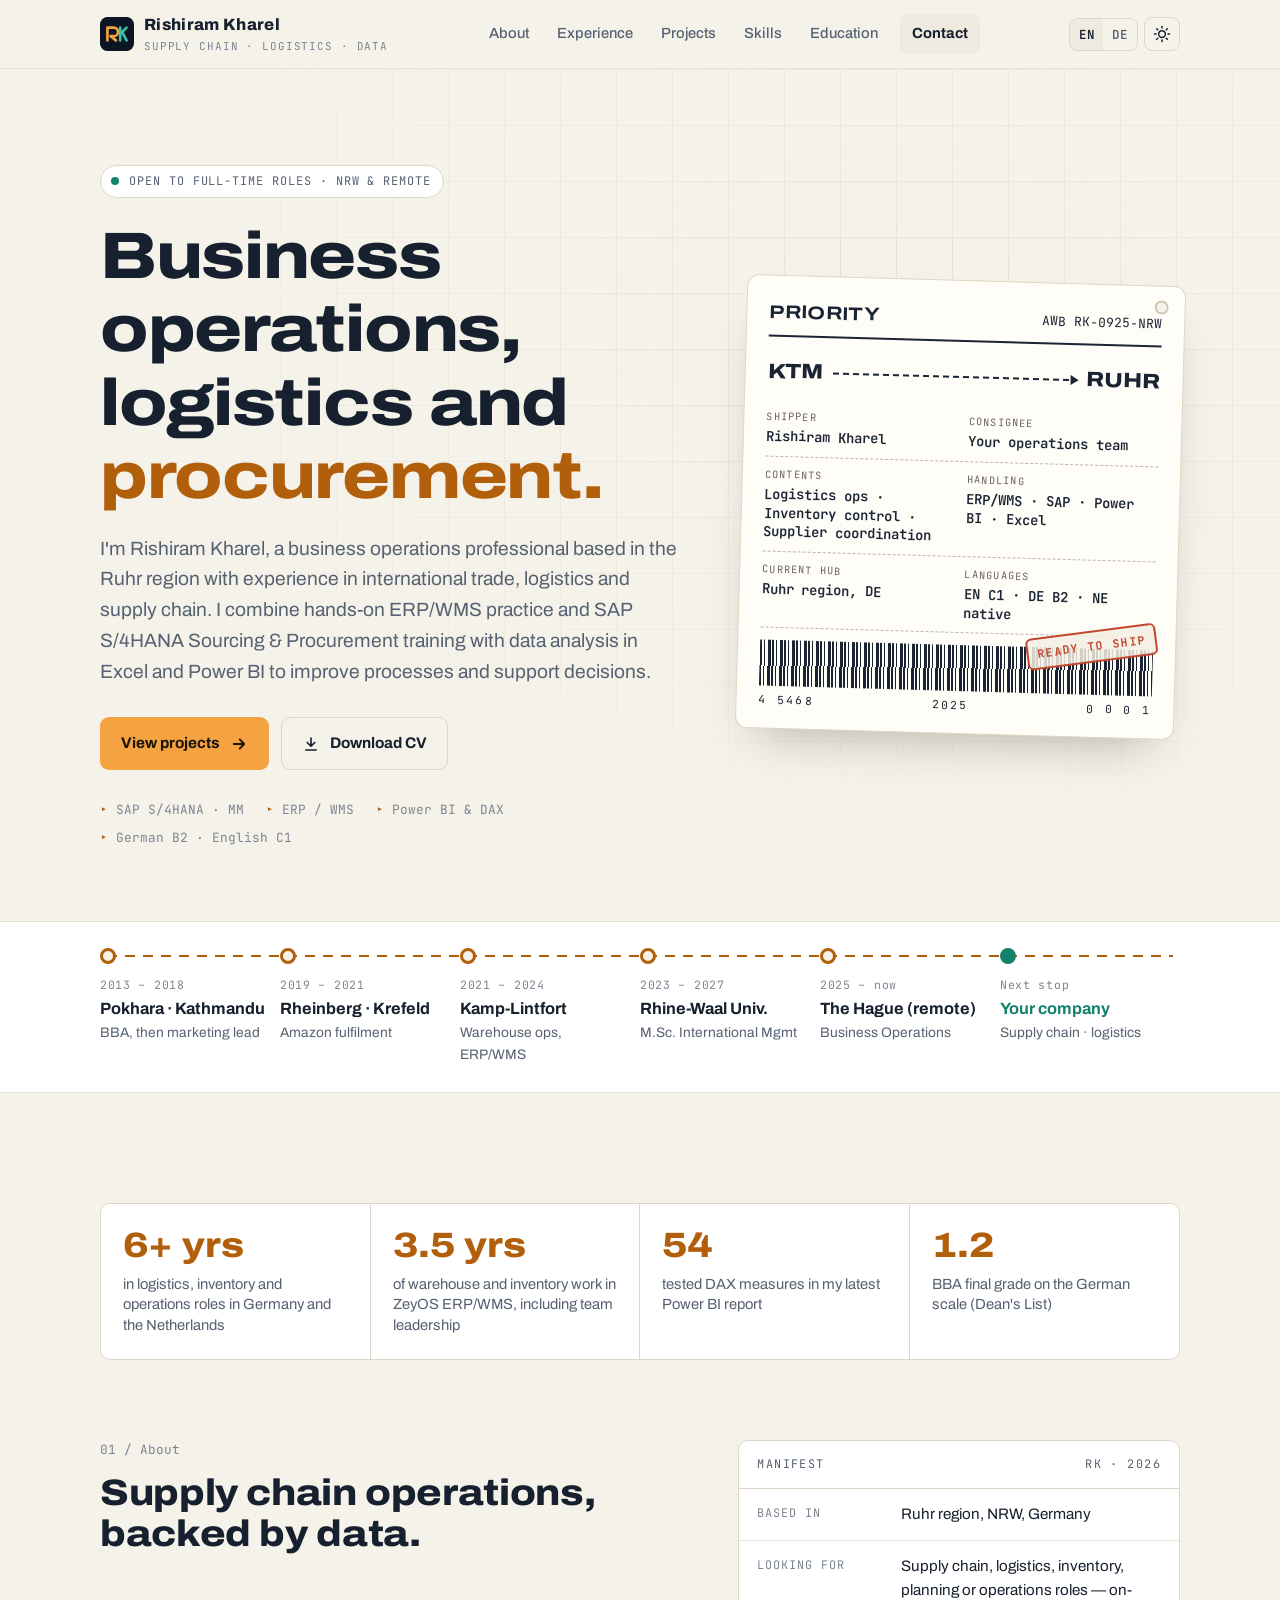
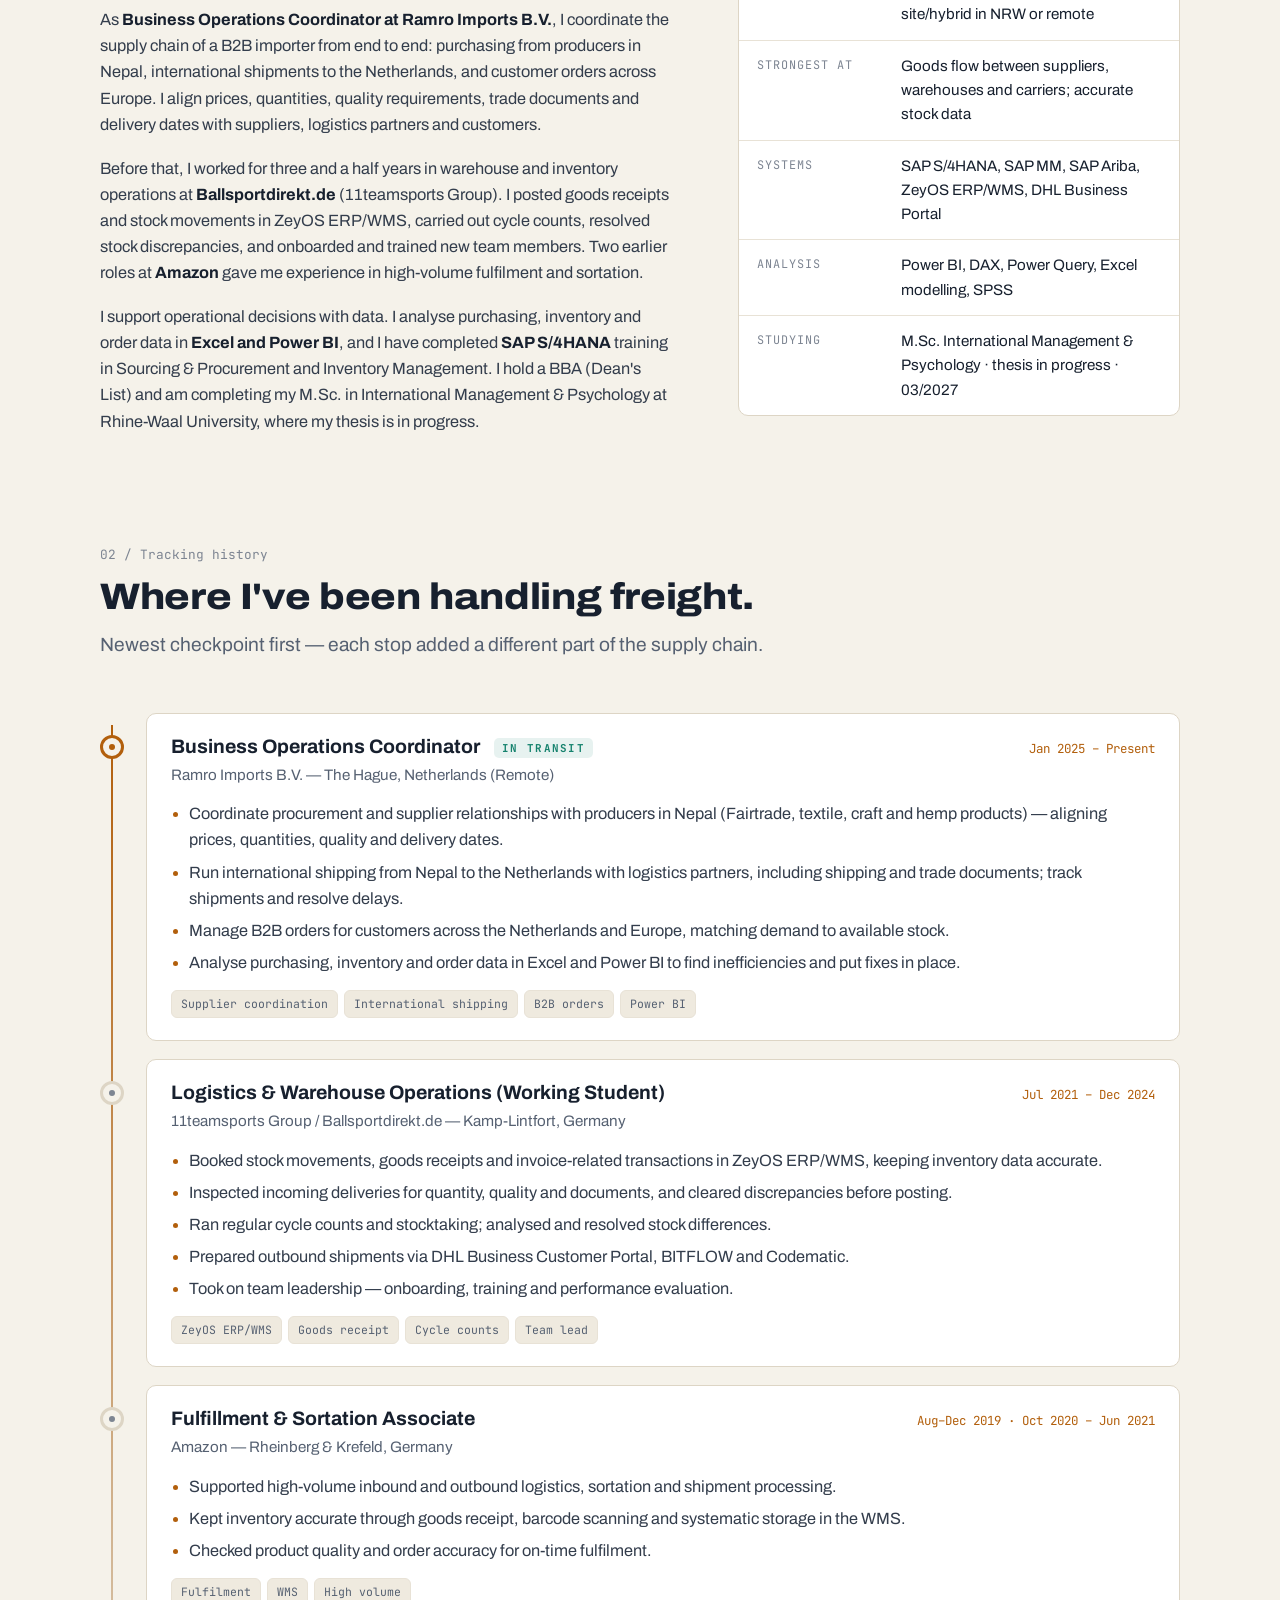
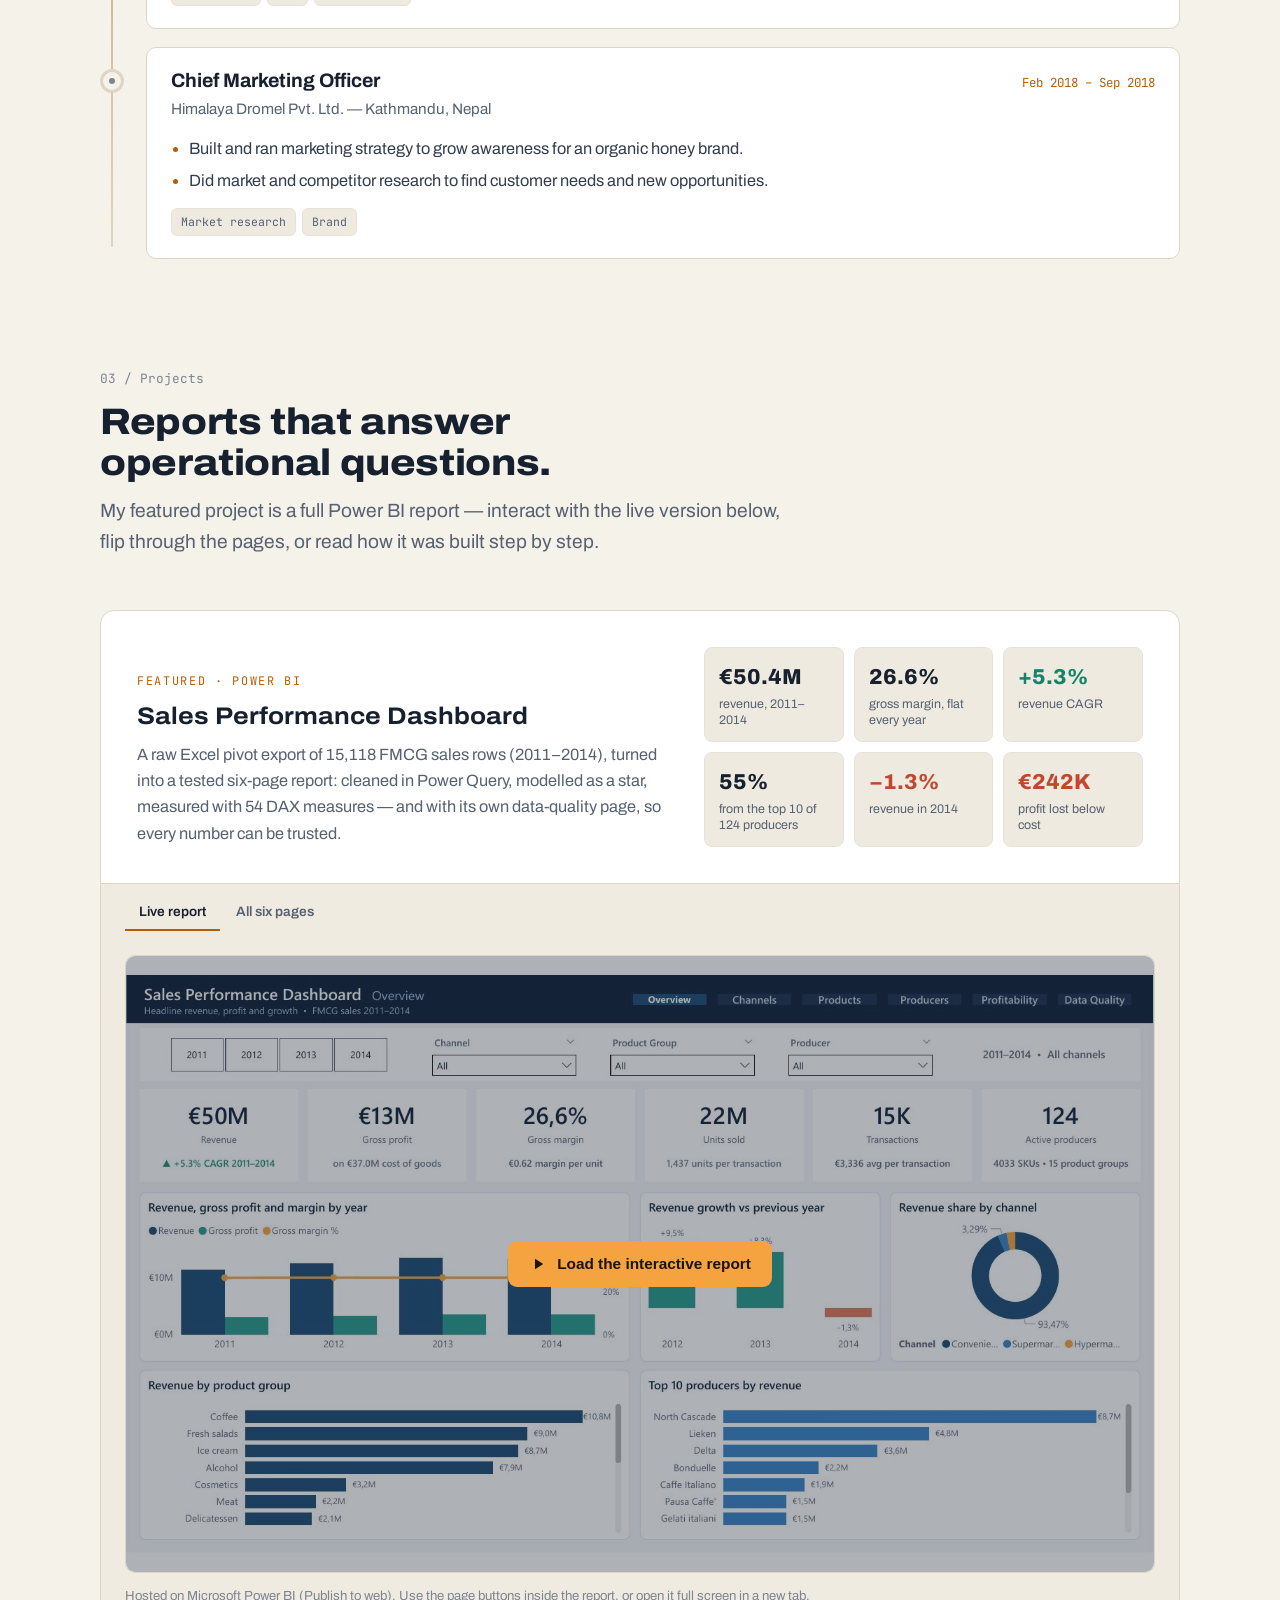
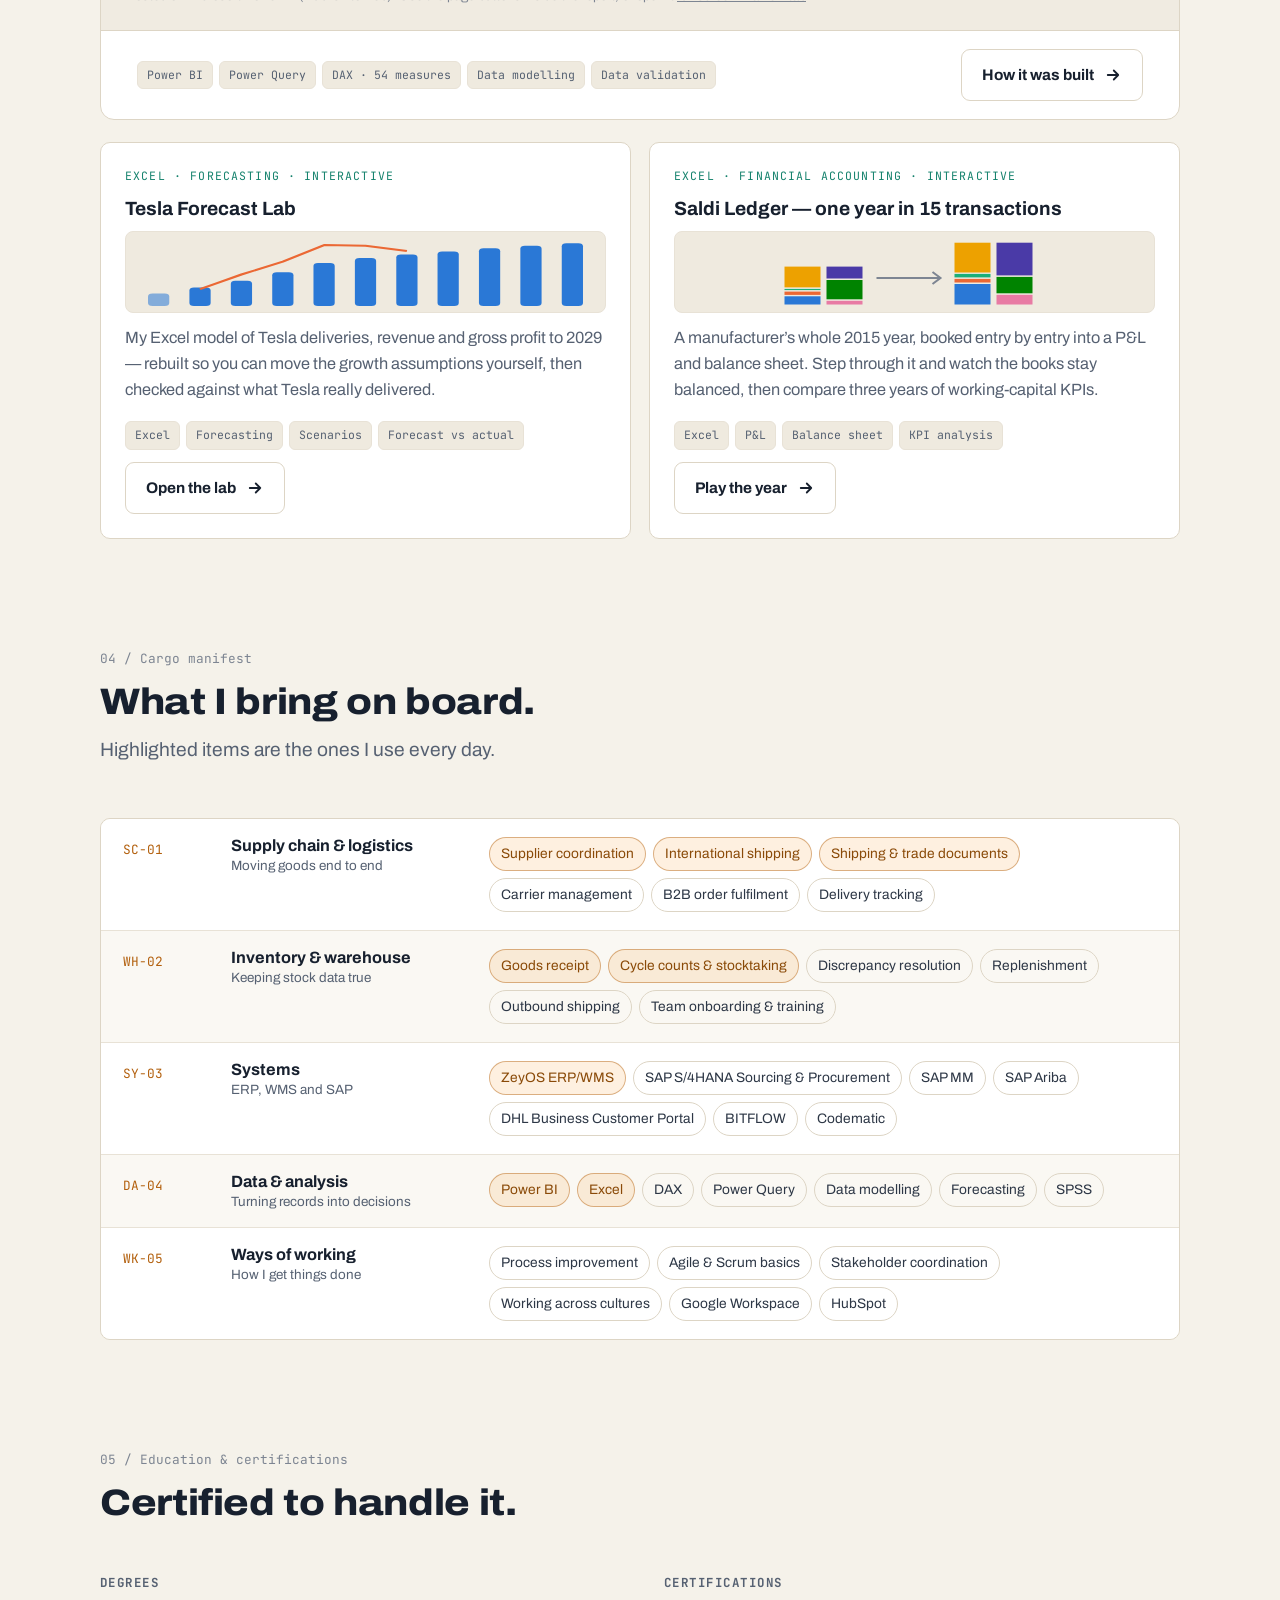
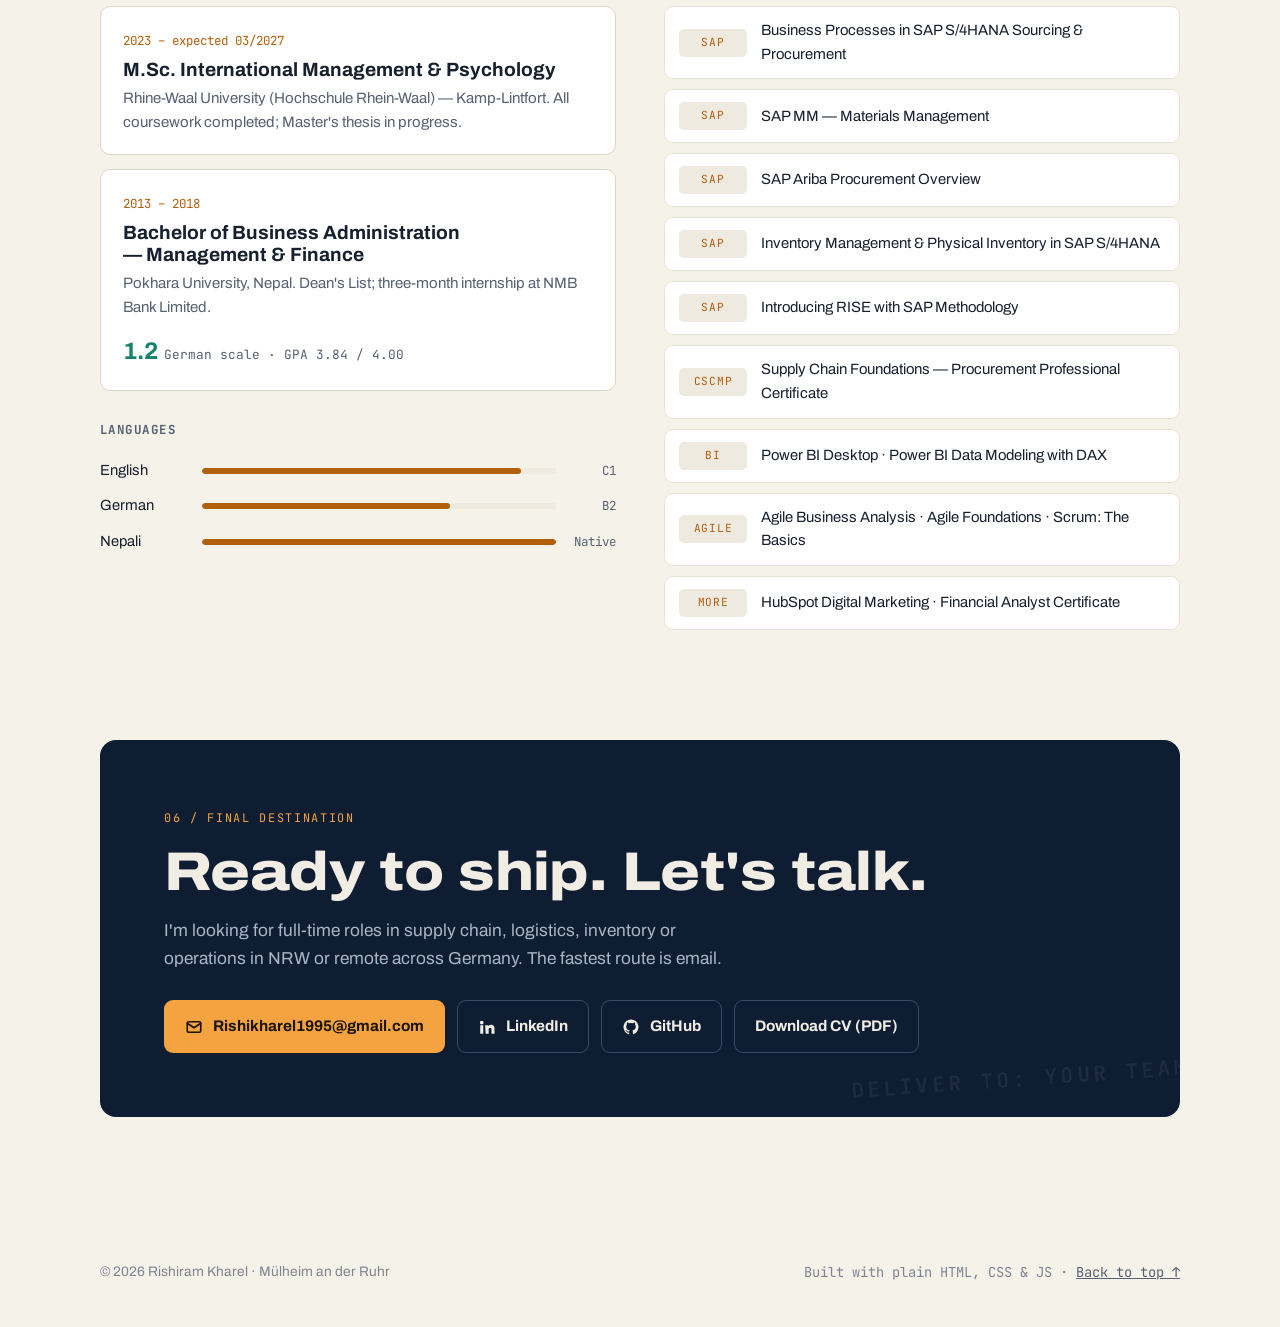
==== index.html @ a2b9498a "Show Ruhr region on the shipping label card" ====
<!doctype html>
<html lang="en" data-theme="dark" data-lang="en">
<head>
  <meta charset="utf-8">
  <meta name="viewport" content="width=device-width, initial-scale=1">
  <title data-en="Rishiram Kharel — Supply Chain & Logistics" data-de="Rishiram Kharel — Supply Chain & Logistik">Rishiram Kharel — Supply Chain & Logistics</title>
  <meta name="description" content="Rishiram Kharel — supply chain and logistics operations professional in NRW, Germany. Sourcing, shipping, inventory and ERP/WMS, with data analysis in Power BI.">
  <meta property="og:title" content="Rishiram Kharel — Supply Chain & Logistics">
  <meta property="og:description" content="From sourcing in Nepal to warehouse floors in Germany — with Power BI to show what is happening.">
  <meta property="og:image" content="https://kharelrishi.github.io/portfolio/sales-overview.jpg">
  <meta property="og:url" content="https://kharelrishi.github.io/portfolio/">
  <meta property="og:type" content="website">
  <meta name="twitter:card" content="summary_large_image">
  <meta name="theme-color" content="#0b1524">
  <link rel="icon" href="favicon.svg" type="image/svg+xml">
  <link rel="alternate" hreflang="en" href="?lang=en">
  <link rel="alternate" hreflang="de" href="?lang=de">
  <link rel="preconnect" href="https://fonts.googleapis.com">
  <link rel="preconnect" href="https://fonts.gstatic.com" crossorigin>
  <link href="https://fonts.googleapis.com/css2?family=Archivo:wdth,wght@100..125,400..800&family=JetBrains+Mono:wght@400;500;700&display=swap" rel="stylesheet">
  <link rel="stylesheet" href="style.css">
  <script>(function(){var d=document.documentElement,th,lg;d.classList.add('js');
try{th=localStorage.getItem('rk-theme');lg=localStorage.getItem('rk-lang');}catch(e){}
if(th!=='light'&&th!=='dark'){th=window.matchMedia&&matchMedia('(prefers-color-scheme: light)').matches?'light':'dark';}
var q=null;try{q=new URLSearchParams(location.search).get('lang');}catch(e){}
if(q==='de'||q==='en'){lg=q;}
if(lg!=='de'&&lg!=='en'){lg=(navigator.language||'').toLowerCase().indexOf('de')===0?'de':'en';}
d.setAttribute('data-theme',th);d.setAttribute('data-lang',lg);d.lang=lg;})();</script>
</head>
<body>

<header class="site-header">
  <nav class="wrap nav" aria-label="Main">
    <a class="brand" href="#top">
      <img src="favicon.svg" alt="" width="34" height="34">
      <span>Rishiram Kharel<small>SUPPLY CHAIN · LOGISTICS · DATA</small></span>
    </a>
    <ul class="nav-links" id="navLinks" data-open="false">
      <li><a href="#about"><span data-l="en">About</span><span data-l="de" lang="de">Über mich</span></a></li>
      <li><a href="#experience"><span data-l="en">Experience</span><span data-l="de" lang="de">Erfahrung</span></a></li>
      <li><a href="#projects"><span data-l="en">Projects</span><span data-l="de" lang="de">Projekte</span></a></li>
      <li><a href="#skills"><span data-l="en">Skills</span><span data-l="de" lang="de">Kompetenzen</span></a></li>
      <li><a href="#education"><span data-l="en">Education</span><span data-l="de" lang="de">Ausbildung</span></a></li>
      <li><a class="nav-cta" href="#contact"><span data-l="en">Contact</span><span data-l="de" lang="de">Kontakt</span></a></li>
    </ul>
    <div class="nav-right">
      <div class="controls">
        <div class="lang-switch" role="group" aria-label="Language / Sprache">
          <button type="button" data-set-lang="en" aria-pressed="true" title="English">EN</button>
          <button type="button" data-set-lang="de" aria-pressed="false" title="Deutsch">DE</button>
        </div>
        <button class="theme-toggle" type="button" id="themeToggle" aria-label="Toggle light and dark mode" title="Light / dark"><svg class="moon" viewBox="0 0 24 24" fill="none" stroke="currentColor" stroke-width="2" stroke-linecap="round" stroke-linejoin="round" aria-hidden="true"><path d="M21 12.8A9 9 0 1 1 11.2 3a7 7 0 0 0 9.8 9.8z"/></svg><svg class="sun" viewBox="0 0 24 24" fill="none" stroke="currentColor" stroke-width="2" stroke-linecap="round" stroke-linejoin="round" aria-hidden="true"><circle cx="12" cy="12" r="4.5"/><path d="M12 2v2M12 20v2M4.9 4.9l1.4 1.4M17.7 17.7l1.4 1.4M2 12h2M20 12h2M4.9 19.1l1.4-1.4M17.7 6.3l1.4-1.4"/></svg></button>
      </div>
      <button class="nav-toggle" id="navToggle" aria-expanded="false" aria-controls="navLinks"><span data-l="en">Menu</span><span data-l="de" lang="de">Menü</span></button>
    </div>
  </nav>
</header>

<main id="top">

  <!-- ============ HERO ============ -->
  <section class="hero" aria-labelledby="heroTitle">
    <div class="wrap hero-grid">
      <div>
        <span class="status-pill"><span class="dot"></span><span data-l="en">Open to full-time roles · NRW &amp; remote</span><span data-l="de" lang="de">Offen für Vollzeitstellen · NRW &amp; remote</span></span>
        <h1 id="heroTitle"><span data-l="en">Business operations, logistics and <em>procurement.</em></span><span data-l="de" lang="de">Business Operations, Logistik und <em>Einkauf.</em></span></h1>
        <p class="lead"><span data-l="en">I'm Rishiram Kharel, a business operations professional based in the Ruhr region with experience in international trade, logistics and supply chain. I combine hands-on ERP/WMS practice and SAP S/4HANA Sourcing &amp; Procurement training with data analysis in Excel and Power BI to improve processes and support decisions.</span><span data-l="de" lang="de">Ich bin Rishiram Kharel, Business-Operations-Spezialist aus dem Ruhrgebiet mit Erfahrung in internationalem Handel, Logistik und Supply Chain. Ich verbinde ERP/WMS-Praxis und Schulungen in SAP S/4HANA Sourcing &amp; Procurement mit Datenanalyse in Excel und Power BI, um Prozesse zu verbessern und Entscheidungen zu unterstützen.</span></p>
        <div class="hero-actions">
          <a class="btn btn-primary" href="#projects"><span data-l="en">View projects</span><span data-l="de" lang="de">Projekte ansehen</span><svg viewBox="0 0 24 24" fill="none" stroke="currentColor" stroke-width="2.4" stroke-linecap="round" stroke-linejoin="round" aria-hidden="true"><path d="M5 12h14M13 6l6 6-6 6"/></svg></a>
          <a class="btn btn-ghost" data-l="en" href="Rishiram_Kharel_CV.pdf" download><svg viewBox="0 0 24 24" fill="none" stroke="currentColor" stroke-width="2.2" stroke-linecap="round" stroke-linejoin="round" aria-hidden="true"><path d="M12 4v11M7 10l5 5 5-5M5 20h14"/></svg>Download CV</a><a class="btn btn-ghost" data-l="de" href="Rishiram_Kharel_Lebenslauf.pdf" download><svg viewBox="0 0 24 24" fill="none" stroke="currentColor" stroke-width="2.2" stroke-linecap="round" stroke-linejoin="round" aria-hidden="true"><path d="M12 4v11M7 10l5 5 5-5M5 20h14"/></svg>Lebenslauf (PDF)</a>
        </div>
        <div class="hero-meta">
          <span>SAP S/4HANA · MM</span>
          <span>ERP / WMS</span>
          <span>Power BI &amp; DAX</span>
          <span><span data-l="en">German B2 · English C1</span><span data-l="de" lang="de">Deutsch B2 · Englisch C1</span></span>
        </div>
      </div>

      <aside class="label-card" aria-label="Profile summary styled as a shipping label">
        <div class="label-head">
          <strong><span data-l="en">PRIORITY</span><span data-l="de" lang="de">PRIORITÄT</span></strong>
          <span>AWB RK-0925-NRW</span>
        </div>
        <div class="label-route" aria-label="Kathmandu → Ruhr region">
          <span>KTM</span><span class="arrow"></span><span>RUHR</span>
        </div>
        <div class="label-row">
          <div><span class="label-k"><span data-l="en">Shipper</span><span data-l="de" lang="de">Absender</span></span><span class="label-v">Rishiram Kharel</span></div>
          <div><span class="label-k"><span data-l="en">Consignee</span><span data-l="de" lang="de">Empfänger</span></span><span class="label-v"><span data-l="en">Your operations team</span><span data-l="de" lang="de">Ihr Operations-Team</span></span></div>
        </div>
        <div class="label-row">
          <div><span class="label-k"><span data-l="en">Contents</span><span data-l="de" lang="de">Inhalt</span></span><span class="label-v"><span data-l="en">Logistics ops · Inventory control · Supplier coordination</span><span data-l="de" lang="de">Logistik · Bestandsführung · Lieferantenkoordination</span></span></div>
          <div><span class="label-k"><span data-l="en">Handling</span><span data-l="de" lang="de">Handhabung</span></span><span class="label-v">ERP/WMS · SAP · Power BI · Excel</span></div>
        </div>
        <div class="label-row">
          <div><span class="label-k"><span data-l="en">Current hub</span><span data-l="de" lang="de">Aktueller Standort</span></span><span class="label-v"><span data-l="en">Ruhr region, DE</span><span data-l="de" lang="de">Ruhrgebiet, DE</span></span></div>
          <div><span class="label-k"><span data-l="en">Languages</span><span data-l="de" lang="de">Sprachen</span></span><span class="label-v"><span data-l="en">EN C1 · DE B2 · NE native</span><span data-l="de" lang="de">EN C1 · DE B2 · NE Muttersprache</span></span></div>
        </div>
        <div class="barcode" aria-hidden="true"></div>
        <div class="barcode-num" aria-hidden="true"><span>4 5468</span><span>2025</span><span>0 0 0 1</span></div>
        <span class="stamp"><span data-l="en">READY TO SHIP</span><span data-l="de" lang="de">VERSANDBEREIT</span></span>
      </aside>
    </div>
  </section>

  <!-- ============ ROUTE ============ -->
  <div class="route" aria-label="Career route">
    <div class="wrap route-inner">
      <div class="route-track">
        <div class="stop"><div class="pin"></div><span class="when">2013 – 2018</span><span class="where">Pokhara · Kathmandu</span><span class="what"><span data-l="en">BBA, then marketing lead</span><span data-l="de" lang="de">BBA, dann Marketingleitung</span></span></div>
        <div class="stop"><div class="pin"></div><span class="when">2019 – 2021</span><span class="where">Rheinberg · Krefeld</span><span class="what"><span data-l="en">Amazon fulfilment</span><span data-l="de" lang="de">Amazon Fulfillment</span></span></div>
        <div class="stop"><div class="pin"></div><span class="when">2021 – 2024</span><span class="where">Kamp-Lintfort</span><span class="what"><span data-l="en">Warehouse ops, ERP/WMS</span><span data-l="de" lang="de">Lagerlogistik, ERP/WMS</span></span></div>
        <div class="stop"><div class="pin"></div><span class="when">2023 – 2027</span><span class="where"><span data-l="en">Rhine-Waal Univ.</span><span data-l="de" lang="de">Hochschule Rhein-Waal</span></span><span class="what"><span data-l="en">M.Sc. International Mgmt</span><span data-l="de" lang="de">M.Sc. International Management</span></span></div>
        <div class="stop"><div class="pin"></div><span class="when"><span data-l="en">2025 – now</span><span data-l="de" lang="de">2025 – heute</span></span><span class="where"><span data-l="en">The Hague (remote)</span><span data-l="de" lang="de">Den Haag (remote)</span></span><span class="what">Business Operations</span></div>
        <div class="stop next"><div class="pin"></div><span class="when"><span data-l="en">Next stop</span><span data-l="de" lang="de">Nächster Halt</span></span><span class="where"><span data-l="en">Your company</span><span data-l="de" lang="de">Ihr Unternehmen</span></span><span class="what"><span data-l="en">Supply chain · logistics</span><span data-l="de" lang="de">Supply Chain · Logistik</span></span></div>
      </div>
    </div>
  </div>

  <!-- ============ ABOUT ============ -->
  <section id="about" aria-labelledby="aboutTitle">
    <div class="wrap">
      <div class="stats reveal">
        <div class="stat"><b><span data-l="en">6+ yrs</span><span data-l="de" lang="de">6+ J.</span></b><span><span data-l="en">in logistics, inventory and operations roles in Germany and the Netherlands</span><span data-l="de" lang="de">in Logistik, Bestandsführung und Operations in Deutschland und den Niederlanden</span></span></div>
        <div class="stat"><b><span data-l="en">3.5 yrs</span><span data-l="de" lang="de">3,5 J.</span></b><span><span data-l="en">of warehouse and inventory work in ZeyOS ERP/WMS, including team leadership</span><span data-l="de" lang="de">Lager- und Bestandsführung im ZeyOS ERP/WMS, inklusive Teamführung</span></span></div>
        <div class="stat"><b>54</b><span><span data-l="en">tested DAX measures in my latest Power BI report</span><span data-l="de" lang="de">geprüfte DAX-Measures in meinem aktuellen Power-BI-Bericht</span></span></div>
        <div class="stat"><b><span data-l="en">1.2</span><span data-l="de" lang="de">1,2</span></b><span><span data-l="en">BBA final grade on the German scale (Dean's List)</span><span data-l="de" lang="de">BBA-Abschlussnote nach deutscher Skala (Dean's List)</span></span></div>
      </div>

      <div class="about-grid" style="margin-top: clamp(48px, 7vw, 80px);">
        <div class="about-text reveal">
          <div class="section-head">
            <span class="num">01 / <span data-l="en">About</span><span data-l="de" lang="de">Über mich</span></span>
            <h2 id="aboutTitle"><span data-l="en">Supply chain operations, backed by data.</span><span data-l="de" lang="de">Supply-Chain-Praxis, gestützt auf Daten.</span></h2>
          </div>
          <p><span data-l="en">As <strong>Business Operations Coordinator at Ramro Imports B.V.</strong>, I coordinate the supply chain of a B2B importer from end to end: purchasing from producers in Nepal, international shipments to the Netherlands, and customer orders across Europe. I align prices, quantities, quality requirements, trade documents and delivery dates with suppliers, logistics partners and customers.</span><span data-l="de" lang="de">Als <strong>Business Operations Coordinator bei Ramro Imports B.V.</strong> koordiniere ich die Lieferkette eines B2B-Importeurs von Anfang bis Ende: den Einkauf bei Produzenten in Nepal, internationale Sendungen in die Niederlande und Kundenaufträge in ganz Europa. Preise, Mengen, Qualitätsanforderungen, Handelsdokumente und Liefertermine stimme ich mit Lieferanten, Logistikpartnern und Kunden ab.</span></p>
          <p><span data-l="en">Before that, I worked for three and a half years in warehouse and inventory operations at <strong>Ballsportdirekt.de</strong> (11teamsports Group). I posted goods receipts and stock movements in ZeyOS ERP/WMS, carried out cycle counts, resolved stock discrepancies, and onboarded and trained new team members. Two earlier roles at <strong>Amazon</strong> gave me experience in high-volume fulfilment and sortation.</span><span data-l="de" lang="de">Zuvor war ich dreieinhalb Jahre in der Lager- und Bestandsführung bei <strong>Ballsportdirekt.de</strong> (11teamsports Group) tätig. Dort habe ich Wareneingänge und Warenbewegungen im ZeyOS ERP/WMS gebucht, Inventuren durchgeführt, Bestandsdifferenzen geklärt sowie neue Kolleginnen und Kollegen eingearbeitet und geschult. Zwei frühere Stationen bei <strong>Amazon</strong> haben mir Erfahrung in Fulfillment und Sortierung mit hohen Volumina vermittelt.</span></p>
          <p><span data-l="en">I support operational decisions with data. I analyse purchasing, inventory and order data in <strong>Excel and Power BI</strong>, and I have completed <strong>SAP S/4HANA</strong> training in Sourcing &amp; Procurement and Inventory Management. I hold a BBA (Dean's List) and am completing my M.Sc. in International Management &amp; Psychology at Rhine-Waal University, where my thesis is in progress.</span><span data-l="de" lang="de">Operative Entscheidungen stütze ich auf Daten. Einkaufs-, Bestands- und Auftragsdaten werte ich in <strong>Excel und Power BI</strong> aus; in <strong>SAP S/4HANA</strong> habe ich Schulungen in Sourcing &amp; Procurement und Inventory Management abgeschlossen. Ich habe einen BBA (Dean's List) und schließe derzeit meinen M.Sc. in International Management &amp; Psychology an der Hochschule Rhein-Waal ab; die Masterarbeit ist in Bearbeitung.</span></p>
        </div>

        <aside class="manifest reveal" aria-label="Quick facts">
          <div class="manifest-title"><span><span data-l="en">Manifest</span><span data-l="de" lang="de">Frachtliste</span></span><span>RK · 2026</span></div>
          <dl>
            <div class="row"><dt><span data-l="en">Based in</span><span data-l="de" lang="de">Wohnort</span></dt><dd><span data-l="en">Ruhr region, NRW, Germany</span><span data-l="de" lang="de">Ruhrgebiet, NRW, Deutschland</span></dd></div>
            <div class="row"><dt><span data-l="en">Looking for</span><span data-l="de" lang="de">Ich suche</span></dt><dd><span data-l="en">Supply chain, logistics, inventory, planning or operations roles — on-site/hybrid in NRW or remote</span><span data-l="de" lang="de">Stellen in Supply Chain, Logistik, Bestandsmanagement, Disposition oder Operations — vor Ort/hybrid in NRW oder remote</span></dd></div>
            <div class="row"><dt><span data-l="en">Strongest at</span><span data-l="de" lang="de">Stärken</span></dt><dd><span data-l="en">Goods flow between suppliers, warehouses and carriers; accurate stock data</span><span data-l="de" lang="de">Warenfluss zwischen Lieferanten, Lagern und Spediteuren; saubere Bestandsdaten</span></dd></div>
            <div class="row"><dt><span data-l="en">Systems</span><span data-l="de" lang="de">Systeme</span></dt><dd>SAP S/4HANA, SAP MM, SAP Ariba, ZeyOS ERP/WMS, DHL Business Portal</dd></div>
            <div class="row"><dt><span data-l="en">Analysis</span><span data-l="de" lang="de">Analyse</span></dt><dd><span data-l="en">Power BI, DAX, Power Query, Excel modelling, SPSS</span><span data-l="de" lang="de">Power BI, DAX, Power Query, Excel-Modellierung, SPSS</span></dd></div>
            <div class="row"><dt><span data-l="en">Studying</span><span data-l="de" lang="de">Studium</span></dt><dd><span data-l="en">M.Sc. International Management &amp; Psychology · thesis in progress · 03/2027</span><span data-l="de" lang="de">M.Sc. International Management &amp; Psychology · Masterarbeit in Bearbeitung · 03/2027</span></dd></div>
          </dl>
        </aside>
      </div>
    </div>
  </section>

  <!-- ============ EXPERIENCE ============ -->
  <section id="experience" aria-labelledby="expTitle" style="padding-top: 0;">
    <div class="wrap">
      <div class="section-head reveal">
        <span class="num">02 / <span data-l="en">Tracking history</span><span data-l="de" lang="de">Sendungsverlauf</span></span>
        <h2 id="expTitle"><span data-l="en">Where I've been handling freight.</span><span data-l="de" lang="de">Wo ich bisher Fracht bewegt habe.</span></h2>
        <p class="lead"><span data-l="en">Newest checkpoint first — each stop added a different part of the supply chain.</span><span data-l="de" lang="de">Neuester Halt zuerst — jede Station hat einen anderen Teil der Lieferkette ergänzt.</span></p>
      </div>

      <div class="tracking">

        <article class="checkpoint reveal">
          <span class="node" aria-hidden="true"></span>
          <div class="cp-card">
            <div class="cp-top">
              <h3><span data-l="en">Business Operations Coordinator</span><span data-l="de" lang="de">Business Operations Coordinator</span> <span class="cp-status"><span data-l="en">In transit</span><span data-l="de" lang="de">Unterwegs</span></span></h3>
              <span class="cp-when"><span data-l="en">Jan 2025 – Present</span><span data-l="de" lang="de">Jan. 2025 – heute</span></span>
            </div>
            <p class="cp-org"><span data-l="en">Ramro Imports B.V. — The Hague, Netherlands (Remote)</span><span data-l="de" lang="de">Ramro Imports B.V. — Den Haag, Niederlande (Remote)</span></p>
            <ul>
              <li><span data-l="en">Coordinate procurement and supplier relationships with producers in Nepal (Fairtrade, textile, craft and hemp products) — aligning prices, quantities, quality and delivery dates.</span><span data-l="de" lang="de">Koordination von Beschaffung und Lieferantenbeziehungen mit Produzenten in Nepal (Fairtrade-, Textil-, Handwerks- und Hanfprodukte) — Abstimmung von Preisen, Mengen, Qualität und Lieferterminen.</span></li><li><span data-l="en">Run international shipping from Nepal to the Netherlands with logistics partners, including shipping and trade documents; track shipments and resolve delays.</span><span data-l="de" lang="de">Steuerung des internationalen Versands Nepal → Niederlande mit Logistikpartnern inklusive Versand- und Handelsdokumenten; Sendungsverfolgung und Lösung von Verzögerungen.</span></li><li><span data-l="en">Manage B2B orders for customers across the Netherlands and Europe, matching demand to available stock.</span><span data-l="de" lang="de">Abwicklung von B2B-Aufträgen für Kunden in den Niederlanden und Europa — Abgleich von Bedarf und verfügbarem Bestand.</span></li><li><span data-l="en">Analyse purchasing, inventory and order data in Excel and Power BI to find inefficiencies and put fixes in place.</span><span data-l="de" lang="de">Analyse von Einkaufs-, Bestands- und Auftragsdaten in Excel und Power BI, um Ineffizienzen zu finden und Verbesserungen umzusetzen.</span></li>
            </ul>
            <div class="tags"><span class="tag"><span data-l="en">Supplier coordination</span><span data-l="de" lang="de">Lieferantenkoordination</span></span><span class="tag"><span data-l="en">International shipping</span><span data-l="de" lang="de">Internationaler Versand</span></span><span class="tag"><span data-l="en">B2B orders</span><span data-l="de" lang="de">B2B-Aufträge</span></span><span class="tag">Power BI</span></div>
          </div>
        </article>

        <article class="checkpoint past reveal">
          <span class="node" aria-hidden="true"></span>
          <div class="cp-card">
            <div class="cp-top">
              <h3><span data-l="en">Logistics &amp; Warehouse Operations (Working Student)</span><span data-l="de" lang="de">Logistics &amp; Warehouse Operations (Werkstudent)</span></h3>
              <span class="cp-when"><span data-l="en">Jul 2021 – Dec 2024</span><span data-l="de" lang="de">Juli 2021 – Dez. 2024</span></span>
            </div>
            <p class="cp-org"><span data-l="en">11teamsports Group / Ballsportdirekt.de — Kamp-Lintfort, Germany</span><span data-l="de" lang="de">11teamsports Group / Ballsportdirekt.de — Kamp-Lintfort, Deutschland</span></p>
            <ul>
              <li><span data-l="en">Booked stock movements, goods receipts and invoice-related transactions in ZeyOS ERP/WMS, keeping inventory data accurate.</span><span data-l="de" lang="de">Buchung von Warenbewegungen, Wareneingängen und rechnungsbezogenen Transaktionen im ZeyOS ERP/WMS; Pflege korrekter Bestandsdaten.</span></li><li><span data-l="en">Inspected incoming deliveries for quantity, quality and documents, and cleared discrepancies before posting.</span><span data-l="de" lang="de">Prüfung eingehender Lieferungen auf Menge, Qualität und Dokumente; Klärung von Abweichungen vor der Buchung.</span></li><li><span data-l="en">Ran regular cycle counts and stocktaking; analysed and resolved stock differences.</span><span data-l="de" lang="de">Regelmäßige Zykluszählungen und Inventuren; Analyse und Klärung von Bestandsdifferenzen.</span></li><li><span data-l="en">Prepared outbound shipments via DHL Business Customer Portal, BITFLOW and Codematic.</span><span data-l="de" lang="de">Versandvorbereitung über das DHL-Geschäftskundenportal, BITFLOW und Codematic.</span></li><li><span data-l="en">Took on team leadership — onboarding, training and performance evaluation.</span><span data-l="de" lang="de">Führungsverantwortung im Team — Einarbeitung, Schulung und Leistungsbeurteilung.</span></li>
            </ul>
            <div class="tags"><span class="tag">ZeyOS ERP/WMS</span><span class="tag"><span data-l="en">Goods receipt</span><span data-l="de" lang="de">Wareneingang</span></span><span class="tag"><span data-l="en">Cycle counts</span><span data-l="de" lang="de">Inventur</span></span><span class="tag"><span data-l="en">Team lead</span><span data-l="de" lang="de">Teamführung</span></span></div>
          </div>
        </article>

        <article class="checkpoint past reveal">
          <span class="node" aria-hidden="true"></span>
          <div class="cp-card">
            <div class="cp-top">
              <h3><span data-l="en">Fulfillment &amp; Sortation Associate</span><span data-l="de" lang="de">Fulfillment &amp; Sortation Associate</span></h3>
              <span class="cp-when"><span data-l="en">Aug–Dec 2019 · Oct 2020 – Jun 2021</span><span data-l="de" lang="de">Aug.–Dez. 2019 · Okt. 2020 – Juni 2021</span></span>
            </div>
            <p class="cp-org"><span data-l="en">Amazon — Rheinberg &amp; Krefeld, Germany</span><span data-l="de" lang="de">Amazon — Rheinberg &amp; Krefeld, Deutschland</span></p>
            <ul>
              <li><span data-l="en">Supported high-volume inbound and outbound logistics, sortation and shipment processing.</span><span data-l="de" lang="de">Unterstützung hochvolumiger Ein- und Ausgangslogistik, Sortierung und Versandabwicklung.</span></li><li><span data-l="en">Kept inventory accurate through goods receipt, barcode scanning and systematic storage in the WMS.</span><span data-l="de" lang="de">Sicherstellung der Bestandsgenauigkeit durch Wareneingang, Barcode-Scanning und systematische Einlagerung im WMS.</span></li><li><span data-l="en">Checked product quality and order accuracy for on-time fulfilment.</span><span data-l="de" lang="de">Prüfung von Produktqualität und Auftragsgenauigkeit für eine termingerechte Abwicklung.</span></li>
            </ul>
            <div class="tags"><span class="tag">Fulfilment</span><span class="tag">WMS</span><span class="tag"><span data-l="en">High volume</span><span data-l="de" lang="de">Hohe Volumina</span></span></div>
          </div>
        </article>

        <article class="checkpoint past reveal">
          <span class="node" aria-hidden="true"></span>
          <div class="cp-card">
            <div class="cp-top">
              <h3><span data-l="en">Chief Marketing Officer</span><span data-l="de" lang="de">Chief Marketing Officer</span></h3>
              <span class="cp-when"><span data-l="en">Feb 2018 – Sep 2018</span><span data-l="de" lang="de">Feb. 2018 – Sep. 2018</span></span>
            </div>
            <p class="cp-org"><span data-l="en">Himalaya Dromel Pvt. Ltd. — Kathmandu, Nepal</span><span data-l="de" lang="de">Himalaya Dromel Pvt. Ltd. — Kathmandu, Nepal</span></p>
            <ul>
              <li><span data-l="en">Built and ran marketing strategy to grow awareness for an organic honey brand.</span><span data-l="de" lang="de">Entwicklung und Umsetzung der Marketingstrategie für eine Bio-Honigmarke.</span></li><li><span data-l="en">Did market and competitor research to find customer needs and new opportunities.</span><span data-l="de" lang="de">Markt- und Wettbewerbsanalysen zur Identifikation von Kundenbedürfnissen und neuen Chancen.</span></li>
            </ul>
            <div class="tags"><span class="tag"><span data-l="en">Market research</span><span data-l="de" lang="de">Marktforschung</span></span><span class="tag"><span data-l="en">Brand</span><span data-l="de" lang="de">Marke</span></span></div>
          </div>
        </article>
      </div>
    </div>
  </section>

  <!-- ============ PROJECTS ============ -->
  <section id="projects" aria-labelledby="projTitle" style="padding-top: 0;">
    <div class="wrap">
      <div class="section-head reveal">
        <span class="num">03 / <span data-l="en">Projects</span><span data-l="de" lang="de">Projekte</span></span>
        <h2 id="projTitle"><span data-l="en">Reports that answer operational questions.</span><span data-l="de" lang="de">Berichte, die operative Fragen beantworten.</span></h2>
        <p class="lead"><span data-l="en">My featured project is a full Power BI report — interact with the live version below, flip through the pages, or read how it was built step by step.</span><span data-l="de" lang="de">Mein Hauptprojekt ist ein vollständiger Power-BI-Bericht — probieren Sie die Live-Version unten aus, blättern Sie durch die Seiten oder lesen Sie Schritt für Schritt, wie er entstanden ist.</span></p>
      </div>

      <article class="featured reveal" aria-labelledby="salesTitle">
        <div class="featured-head">
          <div>
            <span class="eyebrow"><span data-l="en">Featured · Power BI</span><span data-l="de" lang="de">Hauptprojekt · Power BI</span></span>
            <h3 id="salesTitle">Sales Performance Dashboard</h3>
            <p><span data-l="en">A raw Excel pivot export of 15,118 FMCG sales rows (2011–2014), turned into a tested six-page report: cleaned in Power Query, modelled as a star, measured with 54 DAX measures — and with its own data-quality page, so every number can be trusted.</span><span data-l="de" lang="de">Ein roher Excel-Pivot-Export mit 15.118 FMCG-Verkaufszeilen (2011–2014), verwandelt in einen geprüften sechsseitigen Bericht: bereinigt in Power Query, als Sternschema modelliert, mit 54 DAX-Measures berechnet — und mit eigener Datenqualitätsseite, damit jede Zahl belastbar ist.</span></p>
          </div>
          <div class="kpis" aria-label="Headline results">
            <div class="kpi"><b><span data-l="en">€50.4M</span><span data-l="de" lang="de">50,4 Mio. €</span></b><span><span data-l="en">revenue, 2011–2014</span><span data-l="de" lang="de">Umsatz, 2011–2014</span></span></div>
            <div class="kpi"><b><span data-l="en">26.6%</span><span data-l="de" lang="de">26,6 %</span></b><span><span data-l="en">gross margin, flat every year</span><span data-l="de" lang="de">Bruttomarge, jedes Jahr stabil</span></span></div>
            <div class="kpi"><b class="up"><span data-l="en">+5.3%</span><span data-l="de" lang="de">+5,3 %</span></b><span><span data-l="en">revenue CAGR</span><span data-l="de" lang="de">Umsatz-CAGR</span></span></div>
            <div class="kpi"><b><span data-l="en">55%</span><span data-l="de" lang="de">55 %</span></b><span><span data-l="en">from the top 10 of 124 producers</span><span data-l="de" lang="de">von den Top 10 der 124 Produzenten</span></span></div>
            <div class="kpi"><b class="down"><span data-l="en">−1.3%</span><span data-l="de" lang="de">−1,3 %</span></b><span><span data-l="en">revenue in 2014</span><span data-l="de" lang="de">Umsatz 2014</span></span></div>
            <div class="kpi"><b class="down"><span data-l="en">€242K</span><span data-l="de" lang="de">242 Tsd. €</span></b><span><span data-l="en">profit lost below cost</span><span data-l="de" lang="de">Gewinnverlust unter Einstandspreis</span></span></div>
          </div>
        </div>

        <div class="viewer">
          <div class="viewer-tabs" role="tablist" aria-label="Report view">
            <button class="viewer-tab" role="tab" id="tab-live" aria-selected="true" aria-controls="panel-live"><span data-l="en">Live report</span><span data-l="de" lang="de">Live-Bericht</span></button>
            <button class="viewer-tab" role="tab" id="tab-pages" aria-selected="false" aria-controls="panel-pages" tabindex="-1"><span data-l="en">All six pages</span><span data-l="de" lang="de">Alle sechs Seiten</span></button>
          </div>

          <div class="viewer-panel" id="panel-live" role="tabpanel" aria-labelledby="tab-live">
            <div class="embed-frame" id="embedFrame">
              <div class="embed-placeholder" style="background-image:url('sales-overview.jpg')">
                <button class="btn btn-primary" id="loadEmbed" type="button"><svg viewBox="0 0 24 24" fill="currentColor" aria-hidden="true"><path d="M8 5v14l11-7z"/></svg><span data-l="en">Load the interactive report</span><span data-l="de" lang="de">Interaktiven Bericht laden</span></button>
              </div>
            </div>
            <p class="embed-note"><span data-l="en">Hosted on Microsoft Power BI (Publish to web). Use the page buttons inside the report, or open it <a href="https://app.powerbi.com/view?r=eyJrIjoiMGZmODIwZmUtZTc1Ni00MDdiLWE4OWMtOGU0OTI3YjRiNDEyIiwidCI6Ijc1NmI0YzhkLWIwNjktNDg3NS05NmJlLWZhNWEwNWE0N2I3YiIsImMiOjh9" target="_blank" rel="noopener">full screen in a new tab</a>.</span><span data-l="de" lang="de">Bereitgestellt über Microsoft Power BI (Im Web veröffentlichen). Nutzen Sie die Seitennavigation im Bericht oder öffnen Sie ihn <a href="https://app.powerbi.com/view?r=eyJrIjoiMGZmODIwZmUtZTc1Ni00MDdiLWE4OWMtOGU0OTI3YjRiNDEyIiwidCI6Ijc1NmI0YzhkLWIwNjktNDg3NS05NmJlLWZhNWEwNWE0N2I3YiIsImMiOjh9" target="_blank" rel="noopener">im Vollbild in einem neuen Tab</a>.</span></p>
          </div>

          <div class="viewer-panel" id="panel-pages" role="tabpanel" aria-labelledby="tab-pages" hidden>
            <div class="gallery" id="salesGallery">
              <figure class="shot"><button type="button" data-full="sales-overview.jpg" data-caption="Overview — how are we doing?" data-caption-de="Übersicht — wie stehen wir da?"><img src="sales-overview.jpg" alt="Overview page with KPI tiles, yearly trend, growth, channel share, product groups and top producers" data-alt-de="Übersichtsseite mit KPI-Kacheln, Jahrestrend, Wachstum, Kanalanteilen, Produktgruppen und Top-Produzenten" loading="lazy"></button><figcaption><b><span data-l="en">Overview</span><span data-l="de" lang="de">Übersicht</span></b><span><span data-l="en">How are we doing?</span><span data-l="de" lang="de">Wie stehen wir da?</span></span></figcaption></figure><figure class="shot"><button type="button" data-full="sales-channels.jpg" data-caption="Channels — where do we sell?" data-caption-de="Kanäle — wo verkaufen wir?"><img src="sales-channels.jpg" alt="Channels page with a channel scorecard and product mix per channel" data-alt-de="Kanalseite mit Scorecard je Vertriebskanal und Produktmix pro Kanal" loading="lazy"></button><figcaption><b><span data-l="en">Channels</span><span data-l="de" lang="de">Kanäle</span></b><span><span data-l="en">Where do we sell?</span><span data-l="de" lang="de">Wo verkaufen wir?</span></span></figcaption></figure><figure class="shot"><button type="button" data-full="sales-products.jpg" data-caption="Products — what sells and what grows?" data-caption-de="Produkte — was verkauft sich, was wächst?"><img src="sales-products.jpg" alt="Products page with a treemap, a size-versus-margin bubble chart and a year matrix" data-alt-de="Produktseite mit Treemap, Blasendiagramm Größe vs. Marge und Jahresmatrix" loading="lazy"></button><figcaption><b><span data-l="en">Products</span><span data-l="de" lang="de">Produkte</span></b><span><span data-l="en">What sells and what grows?</span><span data-l="de" lang="de">Was verkauft sich, was wächst?</span></span></figcaption></figure><figure class="shot"><button type="button" data-full="sales-producers.jpg" data-caption="Producers — who do we depend on?" data-caption-de="Produzenten — von wem hängen wir ab?"><img src="sales-producers.jpg" alt="Producers page with a Pareto chart, a ranking table and margin versus average" data-alt-de="Produzentenseite mit Pareto-Diagramm, Rangliste und Marge im Vergleich zum Durchschnitt" loading="lazy"></button><figcaption><b><span data-l="en">Producers</span><span data-l="de" lang="de">Produzenten</span></b><span><span data-l="en">Who do we depend on?</span><span data-l="de" lang="de">Von wem hängen wir ab?</span></span></figcaption></figure><figure class="shot"><button type="button" data-full="sales-profitability.jpg" data-caption="Profitability — where is margin lost?" data-caption-de="Profitabilität — wo geht Marge verloren?"><img src="sales-profitability.jpg" alt="Profitability page with price versus cost, margin versus average and losses by producer" data-alt-de="Profitabilitätsseite mit Preis vs. Kosten, Marge vs. Durchschnitt und Verlusten je Produzent" loading="lazy"></button><figcaption><b><span data-l="en">Profitability</span><span data-l="de" lang="de">Profitabilität</span></b><span><span data-l="en">Where is margin lost?</span><span data-l="de" lang="de">Wo geht Marge verloren?</span></span></figcaption></figure><figure class="shot"><button type="button" data-full="sales-data-quality.jpg" data-caption="Data Quality — can we trust it?" data-caption-de="Datenqualität — können wir den Zahlen trauen?"><img src="sales-data-quality.jpg" alt="Data Quality page with check results, audit notes and tables of problem rows" data-alt-de="Datenqualitätsseite mit Prüfergebnissen, Prüfhinweisen und Tabellen der Problemzeilen" loading="lazy"></button><figcaption><b><span data-l="en">Data Quality</span><span data-l="de" lang="de">Datenqualität</span></b><span><span data-l="en">Can we trust it?</span><span data-l="de" lang="de">Können wir den Zahlen trauen?</span></span></figcaption></figure>
            </div>
          </div>
        </div>

        <div class="featured-foot">
          <div class="tags"><span class="tag">Power BI</span><span class="tag">Power Query</span><span class="tag"><span data-l="en">DAX · 54 measures</span><span data-l="de" lang="de">DAX · 54 Measures</span></span><span class="tag"><span data-l="en">Data modelling</span><span data-l="de" lang="de">Datenmodellierung</span></span><span class="tag"><span data-l="en">Data validation</span><span data-l="de" lang="de">Datenvalidierung</span></span></div>
          <a class="btn btn-ghost" href="sales-dashboard.html"><span data-l="en">How it was built</span><span data-l="de" lang="de">So ist er entstanden</span><svg viewBox="0 0 24 24" fill="none" stroke="currentColor" stroke-width="2.4" stroke-linecap="round" stroke-linejoin="round" aria-hidden="true"><path d="M5 12h14M13 6l6 6-6 6"/></svg></a>
        </div>
      </article>

      <div class="project-grid">
        <article class="project reveal">
          <span class="kind"><span data-l="en">Excel · Forecasting · Interactive</span><span data-l="de" lang="de">Excel · Prognose · Interaktiv</span></span>
          <h3><a href="tesla-forecast.html"><span data-l="en">Tesla Forecast Lab</span><span data-l="de" lang="de">Tesla-Prognoselabor</span></a></h3>
          <div class="teaser" aria-hidden="true"><svg viewBox="0 0 300 64" preserveAspectRatio="none"><rect x="6.6" y="51.6" width="14" height="12.4" rx="3" fill="var(--s1)" opacity="0.55"/><rect x="33.9" y="45.4" width="14" height="18.6" rx="3" fill="var(--s1)" opacity="1"/><rect x="61.2" y="38.8" width="14" height="25.2" rx="3" fill="var(--s1)" opacity="1"/><rect x="88.5" y="30.3" width="14" height="33.7" rx="3" fill="var(--s1)" opacity="1"/><rect x="115.7" y="21.1" width="14" height="42.9" rx="3" fill="var(--s1)" opacity="1"/><rect x="143.0" y="15.9" width="14" height="48.1" rx="3" fill="var(--s1)" opacity="1"/><rect x="170.3" y="12.6" width="14" height="51.4" rx="3" fill="var(--s1)" opacity="1"/><rect x="197.5" y="9.4" width="14" height="54.6" rx="3" fill="var(--s1)" opacity="1"/><rect x="224.8" y="6.3" width="14" height="57.7" rx="3" fill="var(--s1)" opacity="1"/><rect x="252.1" y="3.7" width="14" height="60.3" rx="3" fill="var(--s1)" opacity="1"/><rect x="279.4" y="1.3" width="14" height="62.7" rx="3" fill="var(--s1)" opacity="1"/><polyline points="40.9,47.2 68.2,32.5 95.5,19.7 122.7,3.1 150.0,3.7 177.3,8.9" fill="none" stroke="var(--s2)" stroke-width="2" stroke-linejoin="round"/></svg></div>
          <p><span data-l="en">My Excel model of Tesla deliveries, revenue and gross profit to 2029 — rebuilt so you can move the growth assumptions yourself, then checked against what Tesla really delivered.</span><span data-l="de" lang="de">Mein Excel-Modell für Teslas Auslieferungen, Umsatz und Bruttogewinn bis 2029 — so umgebaut, dass Sie die Wachstumsannahmen selbst verschieben können, und danach mit Teslas echten Auslieferungen verglichen.</span></p>
          <div class="tags"><span class="tag">Excel</span><span class="tag"><span data-l="en">Forecasting</span><span data-l="de" lang="de">Prognose</span></span><span class="tag"><span data-l="en">Scenarios</span><span data-l="de" lang="de">Szenarien</span></span><span class="tag"><span data-l="en">Forecast vs actual</span><span data-l="de" lang="de">Prognose vs. Ist</span></span></div>
          <a class="btn btn-ghost" href="tesla-forecast.html"><span data-l="en">Open the lab</span><span data-l="de" lang="de">Labor öffnen</span><svg viewBox="0 0 24 24" fill="none" stroke="currentColor" stroke-width="2.4" stroke-linecap="round" stroke-linejoin="round" aria-hidden="true"><path d="M5 12h14M13 6l6 6-6 6"/></svg></a>
        </article>
        <article class="project reveal">
          <span class="kind"><span data-l="en">Excel · Financial accounting · Interactive</span><span data-l="de" lang="de">Excel · Finanzbuchhaltung · Interaktiv</span></span>
          <h3><a href="saldi-ledger.html"><span data-l="en">Saldi Ledger — one year in 15 transactions</span><span data-l="de" lang="de">Saldi-Hauptbuch — ein Jahr in 15 Buchungen</span></a></h3>
          <div class="teaser" aria-hidden="true"><svg viewBox="0 0 300 64"><rect x="20" y="54.3" width="36" height="8.2" fill="var(--s1)"/><rect x="20" y="49.6" width="36" height="3.3" fill="var(--s2)"/><rect x="20" y="46.9" width="36" height="1.2" fill="var(--s3)"/><rect x="20" y="24.6" width="36" height="20.8" fill="var(--s4)"/><rect x="62" y="58.8" width="36" height="3.7" fill="var(--s5)"/><rect x="62" y="38.0" width="36" height="19.3" fill="var(--s6)"/><rect x="62" y="24.6" width="36" height="11.9" fill="var(--s7)"/><rect x="190" y="42.0" width="36" height="20.5" fill="var(--s1)"/><rect x="190" y="36.9" width="36" height="3.6" fill="var(--s2)"/><rect x="190" y="31.9" width="36" height="3.5" fill="var(--s3)"/><rect x="190" y="0.7" width="36" height="29.8" fill="var(--s4)"/><rect x="232" y="52.8" width="36" height="9.7" fill="var(--s5)"/><rect x="232" y="34.9" width="36" height="16.4" fill="var(--s6)"/><rect x="232" y="0.7" width="36" height="32.7" fill="var(--s7)"/><path d="M112 36 H176 M168 30 L176 36 L168 42" fill="none" stroke="var(--viz-base)" stroke-width="2"/></svg></div>
          <p><span data-l="en">A manufacturer’s whole 2015 year, booked entry by entry into a P&amp;L and balance sheet. Step through it and watch the books stay balanced, then compare three years of working-capital KPIs.</span><span data-l="de" lang="de">Das komplette Jahr 2015 eines Herstellers, Buchung für Buchung in GuV und Bilanz überführt. Gehen Sie es Schritt für Schritt durch und vergleichen Sie danach drei Jahre Working-Capital-Kennzahlen.</span></p>
          <div class="tags"><span class="tag">Excel</span><span class="tag"><span data-l="en">P&amp;L</span><span data-l="de" lang="de">GuV</span></span><span class="tag"><span data-l="en">Balance sheet</span><span data-l="de" lang="de">Bilanz</span></span><span class="tag"><span data-l="en">KPI analysis</span><span data-l="de" lang="de">KPI-Analyse</span></span></div>
          <a class="btn btn-ghost" href="saldi-ledger.html"><span data-l="en">Play the year</span><span data-l="de" lang="de">Jahr durchspielen</span><svg viewBox="0 0 24 24" fill="none" stroke="currentColor" stroke-width="2.4" stroke-linecap="round" stroke-linejoin="round" aria-hidden="true"><path d="M5 12h14M13 6l6 6-6 6"/></svg></a>
        </article>
      </div>
    </div>
  </section>

  <!-- ============ SKILLS ============ -->
  <section id="skills" aria-labelledby="skillsTitle" style="padding-top: 0;">
    <div class="wrap">
      <div class="section-head reveal">
        <span class="num">04 / <span data-l="en">Cargo manifest</span><span data-l="de" lang="de">Ladeliste</span></span>
        <h2 id="skillsTitle"><span data-l="en">What I bring on board.</span><span data-l="de" lang="de">Was ich mit an Bord bringe.</span></h2>
        <p class="lead"><span data-l="en">Highlighted items are the ones I use every day.</span><span data-l="de" lang="de">Hervorgehoben ist, was ich täglich nutze.</span></p>
      </div>
      <div class="skill-table reveal">

        <div class="skill-row">
          <span class="code">SC-01</span>
          <h3><span data-l="en">Supply chain &amp; logistics</span><span data-l="de" lang="de">Supply Chain &amp; Logistik</span><small><span data-l="en">Moving goods end to end</span><span data-l="de" lang="de">Waren von A bis Z bewegen</span></small></h3>
          <div class="chips"><span class="chip hi"><span data-l="en">Supplier coordination</span><span data-l="de" lang="de">Lieferantenkoordination</span></span><span class="chip hi"><span data-l="en">International shipping</span><span data-l="de" lang="de">Internationaler Versand</span></span><span class="chip hi"><span data-l="en">Shipping &amp; trade documents</span><span data-l="de" lang="de">Versand- &amp; Handelsdokumente</span></span><span class="chip"><span data-l="en">Carrier management</span><span data-l="de" lang="de">Spediteurssteuerung</span></span><span class="chip"><span data-l="en">B2B order fulfilment</span><span data-l="de" lang="de">B2B-Auftragsabwicklung</span></span><span class="chip"><span data-l="en">Delivery tracking</span><span data-l="de" lang="de">Sendungsverfolgung</span></span></div>
        </div>

        <div class="skill-row">
          <span class="code">WH-02</span>
          <h3><span data-l="en">Inventory &amp; warehouse</span><span data-l="de" lang="de">Bestand &amp; Lager</span><small><span data-l="en">Keeping stock data true</span><span data-l="de" lang="de">Bestandsdaten, die stimmen</span></small></h3>
          <div class="chips"><span class="chip hi"><span data-l="en">Goods receipt</span><span data-l="de" lang="de">Wareneingang</span></span><span class="chip hi"><span data-l="en">Cycle counts &amp; stocktaking</span><span data-l="de" lang="de">Zykluszählung &amp; Inventur</span></span><span class="chip"><span data-l="en">Discrepancy resolution</span><span data-l="de" lang="de">Klärung von Differenzen</span></span><span class="chip"><span data-l="en">Replenishment</span><span data-l="de" lang="de">Nachschub</span></span><span class="chip"><span data-l="en">Outbound shipping</span><span data-l="de" lang="de">Warenausgang</span></span><span class="chip"><span data-l="en">Team onboarding &amp; training</span><span data-l="de" lang="de">Einarbeitung &amp; Schulung</span></span></div>
        </div>

        <div class="skill-row">
          <span class="code">SY-03</span>
          <h3><span data-l="en">Systems</span><span data-l="de" lang="de">Systeme</span><small><span data-l="en">ERP, WMS and SAP</span><span data-l="de" lang="de">ERP, WMS und SAP</span></small></h3>
          <div class="chips"><span class="chip hi">ZeyOS ERP/WMS</span><span class="chip">SAP S/4HANA Sourcing &amp; Procurement</span><span class="chip">SAP MM</span><span class="chip">SAP Ariba</span><span class="chip"><span data-l="en">DHL Business Customer Portal</span><span data-l="de" lang="de">DHL-Geschäftskundenportal</span></span><span class="chip">BITFLOW</span><span class="chip">Codematic</span></div>
        </div>

        <div class="skill-row">
          <span class="code">DA-04</span>
          <h3><span data-l="en">Data &amp; analysis</span><span data-l="de" lang="de">Daten &amp; Analyse</span><small><span data-l="en">Turning records into decisions</span><span data-l="de" lang="de">Aus Daten Entscheidungen machen</span></small></h3>
          <div class="chips"><span class="chip hi">Power BI</span><span class="chip hi">Excel</span><span class="chip">DAX</span><span class="chip">Power Query</span><span class="chip"><span data-l="en">Data modelling</span><span data-l="de" lang="de">Datenmodellierung</span></span><span class="chip"><span data-l="en">Forecasting</span><span data-l="de" lang="de">Prognosen</span></span><span class="chip">SPSS</span></div>
        </div>

        <div class="skill-row">
          <span class="code">WK-05</span>
          <h3><span data-l="en">Ways of working</span><span data-l="de" lang="de">Arbeitsweise</span><small><span data-l="en">How I get things done</span><span data-l="de" lang="de">Wie ich arbeite</span></small></h3>
          <div class="chips"><span class="chip"><span data-l="en">Process improvement</span><span data-l="de" lang="de">Prozessverbesserung</span></span><span class="chip"><span data-l="en">Agile &amp; Scrum basics</span><span data-l="de" lang="de">Agile- &amp; Scrum-Grundlagen</span></span><span class="chip"><span data-l="en">Stakeholder coordination</span><span data-l="de" lang="de">Stakeholder-Abstimmung</span></span><span class="chip"><span data-l="en">Working across cultures</span><span data-l="de" lang="de">Interkulturelle Zusammenarbeit</span></span><span class="chip">Google Workspace</span><span class="chip">HubSpot</span></div>
        </div>
      </div>
    </div>
  </section>

  <!-- ============ EDUCATION + CERTS ============ -->
  <section id="education" aria-labelledby="eduTitle" style="padding-top: 0;">
    <div class="wrap">
      <div class="section-head reveal">
        <span class="num">05 / <span data-l="en">Education &amp; certifications</span><span data-l="de" lang="de">Ausbildung &amp; Zertifikate</span></span>
        <h2 id="eduTitle"><span data-l="en">Certified to handle it.</span><span data-l="de" lang="de">Zertifiziert für die Aufgabe.</span></h2>
      </div>
      <div class="two-col">
        <div class="reveal">
          <h3 class="sub-h"><span data-l="en">Degrees</span><span data-l="de" lang="de">Abschlüsse</span></h3>
          <div class="edu">
            <div class="edu-card">
              <span class="cp-when"><span data-l="en">2023 – expected 03/2027</span><span data-l="de" lang="de">2023 – voraussichtlich 03/2027</span></span>
              <h3>M.Sc. International Management &amp; Psychology</h3>
              <p><span data-l="en">Rhine-Waal University (Hochschule Rhein-Waal) — Kamp-Lintfort. All coursework completed; Master's thesis in progress.</span><span data-l="de" lang="de">Hochschule Rhein-Waal — Kamp-Lintfort. Alle Studienleistungen abgeschlossen; Masterarbeit in Bearbeitung.</span></p>
            </div>
            <div class="edu-card">
              <span class="cp-when">2013 – 2018</span>
              <h3><span data-l="en">Bachelor of Business Administration — Management &amp; Finance</span><span data-l="de" lang="de">Bachelor of Business Administration — Management &amp; Finanzen</span></h3>
              <p><span data-l="en">Pokhara University, Nepal. Dean's List; three-month internship at NMB Bank Limited.</span><span data-l="de" lang="de">Pokhara University, Nepal. Dean's List; dreimonatiges Praktikum bei der NMB Bank Limited.</span></p>
              <div class="grade"><b><span data-l="en">1.2</span><span data-l="de" lang="de">1,2</span></b> <span data-l="en">German scale · GPA 3.84 / 4.00</span><span data-l="de" lang="de">deutsche Notenskala · GPA 3,84 / 4,00</span></div>
            </div>
          </div>
          <h3 class="sub-h" style="margin-top: 32px;"><span data-l="en">Languages</span><span data-l="de" lang="de">Sprachen</span></h3>
          <div class="lang-bars">
            <div class="lang"><span><span data-l="en">English</span><span data-l="de" lang="de">Englisch</span></span><span class="bar"><i style="width:90%"></i></span><span class="lvl">C1</span></div>
            <div class="lang"><span><span data-l="en">German</span><span data-l="de" lang="de">Deutsch</span></span><span class="bar"><i style="width:70%"></i></span><span class="lvl">B2</span></div>
            <div class="lang"><span><span data-l="en">Nepali</span><span data-l="de" lang="de">Nepali</span></span><span class="bar"><i style="width:100%"></i></span><span class="lvl"><span data-l="en">Native</span><span data-l="de" lang="de">Mutterspr.</span></span></div>
          </div>
        </div>
        <div class="reveal">
          <h3 class="sub-h"><span data-l="en">Certifications</span><span data-l="de" lang="de">Zertifikate</span></h3>
          <ul class="cert-list">
            <li><span class="issuer">SAP</span><span>Business Processes in SAP S/4HANA Sourcing &amp; Procurement</span></li>
            <li><span class="issuer">SAP</span><span>SAP MM — Materials Management</span></li>
            <li><span class="issuer">SAP</span><span>SAP Ariba Procurement Overview</span></li>
            <li><span class="issuer">SAP</span><span>Inventory Management &amp; Physical Inventory in SAP S/4HANA</span></li>
            <li><span class="issuer">SAP</span><span>Introducing RISE with SAP Methodology</span></li>
            <li><span class="issuer">CSCMP</span><span>Supply Chain Foundations — Procurement Professional Certificate</span></li>
            <li><span class="issuer">BI</span><span>Power BI Desktop · Power BI Data Modeling with DAX</span></li>
            <li><span class="issuer">AGILE</span><span>Agile Business Analysis · Agile Foundations · Scrum: The Basics</span></li>
            <li><span class="issuer"><span data-l="en">MORE</span><span data-l="de" lang="de">WEITERE</span></span><span>HubSpot Digital Marketing · Financial Analyst Certificate</span></li>
          </ul>
        </div>
      </div>
    </div>
  </section>

  <!-- ============ CONTACT ============ -->
  <section id="contact" aria-labelledby="contactTitle" style="padding-top: 0;">
    <div class="wrap">
      <div class="contact reveal">
        <span class="eyebrow">06 / <span data-l="en">Final destination</span><span data-l="de" lang="de">Zielort</span></span>
        <h2 id="contactTitle"><span data-l="en">Ready to ship. Let's talk.</span><span data-l="de" lang="de">Versandbereit. Lassen Sie uns sprechen.</span></h2>
        <p><span data-l="en">I'm looking for full-time roles in supply chain, logistics, inventory or operations in NRW or remote across Germany. The fastest route is email.</span><span data-l="de" lang="de">Ich suche eine Vollzeitstelle in Supply Chain, Logistik, Bestandsmanagement oder Operations — in NRW oder remote in ganz Deutschland. Der schnellste Weg ist eine E-Mail.</span></p>
        <div class="contact-links">
          <a class="btn btn-primary" href="mailto:Rishikharel1995@gmail.com">
            <svg viewBox="0 0 24 24" fill="none" stroke="currentColor" stroke-width="2.2" stroke-linecap="round" stroke-linejoin="round" aria-hidden="true"><rect x="3" y="5" width="18" height="14" rx="2"/><path d="m3 7 9 6 9-6"/></svg>
            Rishikharel1995@gmail.com
          </a>
          <a class="btn btn-ghost" href="https://www.linkedin.com/in/rishikharel" target="_blank" rel="noopener">
            <svg viewBox="0 0 24 24" fill="currentColor" aria-hidden="true"><path d="M4.98 3.5a2.5 2.5 0 1 1 0 5 2.5 2.5 0 0 1 0-5ZM3 9.5h4V21H3zM9.5 9.5h3.8v1.6h.1c.5-1 1.8-2 3.8-2 4 0 4.8 2.6 4.8 6V21h-4v-5.2c0-1.3 0-2.9-1.8-2.9s-2 1.4-2 2.8V21h-4z"/></svg>
            LinkedIn
          </a>
          <a class="btn btn-ghost" href="https://github.com/kharelrishi" target="_blank" rel="noopener">
            <svg viewBox="0 0 24 24" fill="currentColor" aria-hidden="true"><path d="M12 2a10 10 0 0 0-3.2 19.5c.5.1.7-.2.7-.5v-1.8c-2.8.6-3.4-1.2-3.4-1.2-.5-1.2-1.1-1.5-1.1-1.5-.9-.6.1-.6.1-.6 1 .1 1.5 1 1.5 1 .9 1.6 2.4 1.1 3 .8.1-.7.4-1.1.6-1.4-2.2-.2-4.6-1.1-4.6-5 0-1.1.4-2 1-2.7-.1-.3-.4-1.3.1-2.7 0 0 .8-.3 2.8 1a9.6 9.6 0 0 1 5 0c1.9-1.3 2.8-1 2.8-1 .5 1.4.2 2.4.1 2.7.6.7 1 1.6 1 2.7 0 3.9-2.4 4.8-4.6 5 .4.3.7.9.7 1.9V21c0 .3.2.6.7.5A10 10 0 0 0 12 2Z"/></svg>
            GitHub
          </a>
          <a class="btn btn-ghost" data-l="en" href="Rishiram_Kharel_CV.pdf" download>Download CV (PDF)</a><a class="btn btn-ghost" data-l="de" href="Rishiram_Kharel_Lebenslauf.pdf" download>Lebenslauf herunterladen (PDF)</a>
        </div>
      </div>
    </div>
  </section>
</main>

<footer class="site-footer">
  <div class="wrap">
    <span>© <span id="year">2026</span> Rishiram Kharel · Mülheim an der Ruhr</span>
    <span class="mono"><span data-l="en">Built with plain HTML, CSS &amp; JS</span><span data-l="de" lang="de">Gebaut mit HTML, CSS &amp; JS</span> · <a href="#top"><span data-l="en">Back to top ↑</span><span data-l="de" lang="de">Nach oben ↑</span></a></span>
  </div>
</footer>

<div class="lightbox" id="lightbox" hidden role="dialog" aria-modal="true" aria-label="Report page preview">
  <button class="lb-btn lb-close" type="button" aria-label="Close">✕</button>
  <button class="lb-btn lb-prev" type="button" aria-label="Previous page">‹</button>
  <figure><img id="lbImg" src="" alt=""><figcaption id="lbCap"></figcaption></figure>
  <button class="lb-btn lb-next" type="button" aria-label="Next page">›</button>
</div>

<script src="main.js"></script>
</body>
</html>
---- style.css ----
/* Rishiram Kharel — portfolio
   Theme: a night-shift logistics hub. Navy ground, amber for routes and calls to action,
   teal for "delivered" / positive signals, a paper tone for shipping-label cards. */

:root {
  --ink: #0b1524;
  --deep: #101e33;
  --raised: #152741;
  --line: #22344f;
  --line-soft: #1a2b44;
  --text: #e8edf4;
  --muted: #9aaabd;
  --faint: #6b7d95;
  --amber: #f4a340;
  --amber-soft: rgba(244, 163, 64, 0.12);
  --teal: #3cc2a7;
  --teal-soft: rgba(60, 194, 167, 0.12);
  --coral: #f0735a;
  --paper: #f4efe4;
  --paper-ink: #1b2433;
  --paper-muted: #6a655b;

  --display: "Archivo", "Helvetica Neue", Arial, sans-serif;
  --body: "Archivo", "Helvetica Neue", Arial, sans-serif;
  --mono: "JetBrains Mono", ui-monospace, "SFMono-Regular", Menlo, Consolas, monospace;

  --wrap: 1160px;
  --gutter: clamp(16px, 4vw, 40px);
  --radius: 10px;
  --step--1: 0.84rem;
  --step-0: 1rem;
  --step-1: 1.2rem;
  --step-2: 1.5rem;
  --step-3: clamp(1.8rem, 3vw, 2.3rem);
  --step-4: clamp(2.4rem, 5.4vw, 4.1rem);
  color-scheme: dark;

  /* theme tokens (dark = default) */
  --accent-fill: #f4a340;
  --accent-hover: #ffb85c;
  --on-accent: #0b1524;
  --header-bg: rgba(11, 21, 36, 0.86);
  --body-text: #c9d3df;
  --viewer-bg: #0d1a2c;
  --alt: #0f1c30;
  --chip-text: #d3dbe6;
  --chip-hi-text: #ffd39c;
  --chip-hi-border: rgba(244, 163, 64, .5);
  --overlay: rgba(11, 21, 36, .62);
  --code-bg: #08111e;
  --code-str: #f3c98b;
  --shadow: 0 30px 60px -24px rgba(0, 0, 0, .6);
  --grid-opacity: .55;
  --contact-bg: #f4efe4;
  --contact-ink: #1b2433;
  --contact-muted: #6a655b;
  --contact-eyebrow: #a15c1f;
  --contact-btn-bg: #1b2433;
  --contact-btn-ink: #f4efe4;
  --contact-btn-hover: #2c3a50;
  --contact-ghost-border: #c9bfab;
  --contact-watermark: rgba(27, 36, 51, .07);
}

/* ---------- Light theme ---------- */
:root[data-theme="light"] {
  color-scheme: light;
  --ink: #f5f2ea;
  --deep: #ffffff;
  --raised: #efeadf;
  --line: #ddd5c5;
  --line-soft: #e8e2d6;
  --text: #17202e;
  --muted: #566172;
  --faint: #7d8592;
  --amber: #b25f0c;
  --amber-soft: rgba(244, 163, 64, 0.16);
  --teal: #15826d;
  --teal-soft: rgba(21, 130, 109, 0.1);
  --coral: #c2472f;
  --accent-fill: #f4a340;
  --accent-hover: #f7b460;
  --on-accent: #1b1409;
  --header-bg: rgba(245, 242, 234, 0.88);
  --body-text: #333d4c;
  --viewer-bg: #f0ebe1;
  --alt: #faf8f3;
  --chip-text: #2d3746;
  --chip-hi-text: #8a4a08;
  --chip-hi-border: rgba(178, 95, 12, .45);
  --overlay: rgba(23, 32, 46, .45);
  --code-bg: #17202e;
  --code-str: #f3c98b;
  --shadow: 0 24px 50px -24px rgba(40, 32, 18, .35);
  --grid-opacity: .9;
  --contact-bg: #0f1d33;
  --contact-ink: #f1ede4;
  --contact-muted: #aab6c6;
  --contact-eyebrow: #f4a340;
  --contact-btn-bg: #f4a340;
  --contact-btn-ink: #1b1409;
  --contact-btn-hover: #f7b460;
  --contact-ghost-border: #3a4c68;
  --contact-watermark: rgba(255, 255, 255, .06);
  --paper: #fffdf8;
}
:root[data-theme="light"] pre.code { color: #d6dde7; }
:root[data-theme="light"] .label-card { border: 1px solid #e0d6c2; }
:root[data-theme="light"] .embed-placeholder::before { background: rgba(23, 32, 46, .35); }

/* ---------- Language switch: show only the active language ---------- */
:root[data-lang="de"] [data-l="en"], :root:not([data-lang="de"]) [data-l="de"] { display: none !important; }


*, *::before, *::after { box-sizing: border-box; }
html { scroll-behavior: smooth; scroll-padding-top: 84px; }
body {
  margin: 0;
  background: var(--ink);
  color: var(--text);
  font-family: var(--body);
  font-size: 1.02rem;
  line-height: 1.6;
  -webkit-font-smoothing: antialiased;
  overflow-x: hidden;
}
img { max-width: 100%; display: block; }
a { color: inherit; }
::selection { background: var(--accent-fill); color: var(--on-accent); }
:focus-visible { outline: 2px solid var(--amber); outline-offset: 3px; border-radius: 4px; }

.wrap { width: 100%; max-width: var(--wrap); margin-inline: auto; padding-inline: var(--gutter); }
.mono { font-family: var(--mono); }
.eyebrow {
  font-family: var(--mono);
  font-size: 0.74rem;
  letter-spacing: 0.14em;
  text-transform: uppercase;
  color: var(--amber);
}
h1, h2, h3 { font-family: var(--display); line-height: 1.12; margin: 0; text-wrap: balance; }
h2 { font-size: var(--step-3); font-weight: 800; letter-spacing: -0.01em; font-stretch: 112%; }
h3 { font-size: var(--step-1); font-weight: 700; }
p { margin: 0; }
.lead { color: var(--muted); font-size: var(--step-1); max-width: 62ch; }

/* ---------- Header ---------- */
.site-header {
  position: sticky; top: 0; z-index: 50;
  background: var(--header-bg);
  backdrop-filter: blur(10px);
  border-bottom: 1px solid var(--line-soft);
}
.nav { display: flex; align-items: center; justify-content: space-between; gap: 16px; height: 68px; }
.brand { display: flex; align-items: center; gap: 10px; text-decoration: none; font-weight: 800; letter-spacing: 0.02em; }
.brand img { width: 34px; height: 34px; }
.brand small { display: block; font-family: var(--mono); font-weight: 400; font-size: 0.68rem; color: var(--faint); letter-spacing: 0.08em; }
.nav-links { display: flex; align-items: center; gap: 4px; list-style: none; margin: 0; padding: 0; }
.nav-links a {
  display: block; padding: 8px 12px; border-radius: 8px; text-decoration: none;
  color: var(--muted); font-size: 0.92rem; font-weight: 500;
}
.nav-links a:hover, .nav-links a.active { color: var(--text); background: var(--raised); }
.nav-links .nav-cta { color: var(--on-accent); background: var(--accent-fill); font-weight: 700; margin-left: 6px; }
.nav-links .nav-cta:hover { background: var(--accent-hover); color: var(--on-accent); }
.nav-toggle {
  display: none; background: none; border: 1px solid var(--line); color: var(--text);
  border-radius: 8px; padding: 8px 10px; font: inherit; cursor: pointer;
}

/* ---------- Header controls: language + theme ---------- */
.nav-right { display: flex; align-items: center; gap: 8px; }
.controls { display: flex; align-items: center; gap: 6px; }
.lang-switch { display: inline-flex; border: 1px solid var(--line); border-radius: 8px; overflow: hidden; }
.lang-switch button {
  font: 600 0.78rem var(--mono); letter-spacing: 0.06em; padding: 7px 9px; background: transparent;
  color: var(--muted); border: 0; cursor: pointer;
}
.lang-switch button[aria-pressed="true"] { background: var(--raised); color: var(--text); }
.theme-toggle {
  display: inline-grid; place-items: center; width: 36px; height: 34px; border-radius: 8px;
  border: 1px solid var(--line); background: transparent; color: var(--text); cursor: pointer;
}
.theme-toggle:hover, .lang-switch button:hover { color: var(--amber); }
.theme-toggle svg { width: 18px; height: 18px; }
.theme-toggle .sun { display: none; }
:root[data-theme="light"] .theme-toggle .sun { display: block; }
:root[data-theme="light"] .theme-toggle .moon { display: none; }

/* ---------- Buttons ---------- */
.btn {
  display: inline-flex; align-items: center; gap: 10px; padding: 13px 20px; border-radius: 9px;
  font-weight: 700; text-decoration: none; font-size: 0.96rem; border: 1px solid transparent;
  transition: transform .15s ease, background .15s ease, border-color .15s ease;
}
.btn:hover { transform: translateY(-2px); }
.btn-primary { background: var(--accent-fill); color: var(--on-accent); }
.btn-primary:hover { background: var(--accent-hover); }
.btn-ghost { border-color: var(--line); color: var(--text); background: transparent; }
.btn-ghost:hover { border-color: var(--amber); }
.btn svg { width: 18px; height: 18px; }

/* ---------- Hero ---------- */
.hero { position: relative; padding-block: clamp(48px, 8vw, 96px) clamp(40px, 6vw, 72px); overflow: hidden; }
.hero::before {
  content: ""; position: absolute; inset: 0; pointer-events: none;
  background-image:
    linear-gradient(var(--line-soft) 1px, transparent 1px),
    linear-gradient(90deg, var(--line-soft) 1px, transparent 1px);
  background-size: 56px 56px;
  mask-image: radial-gradient(ellipse at 70% 30%, #000 10%, transparent 70%);
  opacity: var(--grid-opacity);
}
.hero-grid { position: relative; display: grid; grid-template-columns: 1.25fr 0.95fr; gap: clamp(28px, 5vw, 64px); align-items: center; }
.status-pill {
  display: inline-flex; align-items: center; gap: 10px; padding: 6px 12px 6px 10px; border-radius: 999px;
  border: 1px solid var(--line); background: var(--deep); font-family: var(--mono); font-size: 0.74rem;
  letter-spacing: 0.08em; text-transform: uppercase; color: var(--muted);
}
.status-pill .dot { width: 8px; height: 8px; border-radius: 50%; background: var(--teal); box-shadow: 0 0 0 0 rgba(60,194,167,.6); animation: ping 2.2s infinite; }
@keyframes ping { 0% { box-shadow: 0 0 0 0 rgba(60,194,167,.55); } 70% { box-shadow: 0 0 0 10px rgba(60,194,167,0); } 100% { box-shadow: 0 0 0 0 rgba(60,194,167,0); } }
.hero h1 { font-size: var(--step-4); font-weight: 800; font-stretch: 118%; letter-spacing: -0.02em; margin: 22px 0 20px; }
.hero h1 em { font-style: normal; color: var(--amber); }
.hero .lead { margin-bottom: 30px; }
.hero-actions { display: flex; flex-wrap: wrap; gap: 12px; }
.hero-meta { display: flex; flex-wrap: wrap; gap: 8px 22px; margin-top: 30px; font-family: var(--mono); font-size: 0.8rem; color: var(--faint); }
.hero-meta > span::before { content: "▸ "; color: var(--amber); }

/* Shipping label card */
.label-card {
  position: relative; background: var(--paper); color: var(--paper-ink); border-radius: 12px;
  padding: 22px 22px 18px; font-family: var(--mono); font-size: 0.8rem;
  box-shadow: var(--shadow);
  transform: rotate(1.6deg);
}
.label-card::before { /* punched hole */
  content: ""; position: absolute; top: 14px; right: 16px; width: 14px; height: 14px; border-radius: 50%;
  background: var(--ink); box-shadow: inset 0 0 0 2px #cfc6b4;
}
.label-head { display: flex; justify-content: space-between; align-items: baseline; border-bottom: 2px solid var(--paper-ink); padding-bottom: 8px; margin-bottom: 12px; }
.label-head strong { font-family: var(--display); font-size: 1.15rem; font-stretch: 120%; letter-spacing: 0.02em; }
.label-row { display: grid; grid-template-columns: 1fr 1fr; gap: 12px; padding-block: 10px; border-bottom: 1px dashed #bdb4a1; }
.label-row:last-of-type { border-bottom: 0; }
.label-k { display: block; font-size: 0.64rem; letter-spacing: 0.12em; text-transform: uppercase; color: var(--paper-muted); }
.label-v { display: block; font-size: 0.86rem; font-weight: 600; margin-top: 2px; line-height: 1.35; }
.label-route { display: flex; align-items: center; gap: 10px; font-family: var(--display); font-weight: 800; font-size: 1.3rem; font-stretch: 115%; padding-block: 6px 10px; }
.label-route .arrow { flex: 1; height: 2px; background: repeating-linear-gradient(90deg, var(--paper-ink) 0 6px, transparent 6px 10px); position: relative; }
.label-route .arrow::after { content: ""; position: absolute; right: -2px; top: -4px; border-left: 8px solid var(--paper-ink); border-top: 5px solid transparent; border-bottom: 5px solid transparent; }
.barcode { height: 46px; margin-top: 12px; background: repeating-linear-gradient(90deg, var(--paper-ink) 0 2px, transparent 2px 4px, var(--paper-ink) 4px 5px, transparent 5px 8px, var(--paper-ink) 8px 11px, transparent 11px 12px); }
.barcode-num { display: flex; justify-content: space-between; margin-top: 6px; font-size: 0.7rem; letter-spacing: 0.2em; }
.stamp {
  position: absolute; right: 18px; bottom: 74px; border: 2px solid var(--coral); color: var(--coral);
  font-family: var(--mono); font-weight: 700; font-size: 0.72rem; letter-spacing: 0.12em; padding: 5px 9px;
  border-radius: 6px; transform: rotate(-9deg); background: rgba(244,239,228,.85);
}

/* ---------- Route strip ---------- */
.route { border-block: 1px solid var(--line-soft); background: var(--deep); }
.route-inner { position: relative; padding-block: 26px; overflow-x: auto; }
.route-track { display: grid; grid-template-columns: repeat(6, minmax(150px, 1fr)); position: relative; min-width: 900px; }
.route-track::before {
  content: ""; position: absolute; left: 7px; right: 7px; top: 7px; height: 2px;
  background: repeating-linear-gradient(90deg, var(--amber) 0 10px, transparent 10px 18px);
  background-size: 18px 2px; animation: haul 1.6s linear infinite;
}
@keyframes haul { to { background-position: 18px 0; } }
.stop { position: relative; padding-right: 12px; }
.stop .pin { width: 16px; height: 16px; border-radius: 50%; background: var(--ink); border: 3px solid var(--amber); position: relative; z-index: 1; }
.stop.next .pin { border-color: var(--teal); background: var(--teal); }
.stop .when { display: block; font-family: var(--mono); font-size: 0.72rem; color: var(--faint); margin-top: 12px; letter-spacing: 0.06em; }
.stop .where { display: block; font-weight: 700; margin-top: 2px; }
.stop .what { display: block; font-size: 0.86rem; color: var(--muted); }
.stop.next .where { color: var(--teal); }

/* ---------- Sections ---------- */
section { padding-block: clamp(64px, 9vw, 110px); }
.section-head { display: grid; gap: 12px; margin-bottom: clamp(32px, 5vw, 52px); max-width: 760px; }
.section-head .num { font-family: var(--mono); color: var(--faint); font-size: 0.8rem; }

/* Stats band */
.stats { display: grid; grid-template-columns: repeat(4, 1fr); gap: 0; border: 1px solid var(--line); border-radius: var(--radius); overflow: hidden; }
.stat { padding: 24px 22px; border-right: 1px solid var(--line); background: var(--deep); }
.stat:last-child { border-right: 0; }
.stat b { display: block; font-family: var(--display); font-size: 2.2rem; font-weight: 800; font-stretch: 115%; color: var(--amber); line-height: 1; font-variant-numeric: tabular-nums; }
.stat > span { display: block; margin-top: 10px; color: var(--muted); font-size: 0.92rem; line-height: 1.4; }

/* About */
.about-grid { display: grid; grid-template-columns: 1.3fr 1fr; gap: clamp(28px, 5vw, 64px); align-items: start; }
.about-text p + p { margin-top: 18px; }
.about-text p { color: var(--body-text); max-width: 64ch; }
.about-text strong { color: var(--text); }
.manifest { border: 1px solid var(--line); border-radius: var(--radius); background: var(--deep); }
.manifest-title { display: flex; justify-content: space-between; padding: 14px 18px; border-bottom: 1px solid var(--line); font-family: var(--mono); font-size: 0.74rem; letter-spacing: 0.12em; text-transform: uppercase; color: var(--muted); }
.manifest dl { margin: 0; }
.manifest .row { display: grid; grid-template-columns: 130px 1fr; gap: 14px; padding: 13px 18px; border-bottom: 1px solid var(--line-soft); }
.manifest .row:last-child { border-bottom: 0; }
.manifest dt { font-family: var(--mono); font-size: 0.74rem; letter-spacing: 0.08em; text-transform: uppercase; color: var(--faint); padding-top: 2px; }
.manifest dd { margin: 0; font-size: 0.95rem; }

/* Experience — tracking history */
.tracking { position: relative; display: grid; gap: 18px; }
.tracking::before { content: ""; position: absolute; left: 11px; top: 12px; bottom: 12px; width: 2px; background: linear-gradient(var(--amber), var(--line)); }
.checkpoint { position: relative; padding-left: 46px; }
.checkpoint .node { position: absolute; left: 0; top: 22px; width: 24px; height: 24px; border-radius: 50%; background: var(--ink); border: 3px solid var(--amber); display: grid; place-items: center; }
.checkpoint .node::after { content: ""; width: 6px; height: 6px; border-radius: 50%; background: var(--amber); }
.checkpoint.past .node { border-color: var(--line); }
.checkpoint.past .node::after { background: var(--faint); }
.cp-card { border: 1px solid var(--line); border-radius: var(--radius); background: var(--deep); padding: 22px 24px; }
.cp-top { display: flex; flex-wrap: wrap; justify-content: space-between; gap: 6px 18px; align-items: baseline; }
.cp-top h3 { font-size: 1.22rem; }
.cp-when { font-family: var(--mono); font-size: 0.78rem; color: var(--amber); white-space: nowrap; }
.cp-org { color: var(--muted); margin-top: 4px; font-size: 0.95rem; }
.cp-card ul { margin: 14px 0 0; padding-left: 18px; color: var(--body-text); }
.cp-card li { margin-bottom: 6px; }
.cp-card li::marker { color: var(--amber); }
.tags { display: flex; flex-wrap: wrap; gap: 6px; margin-top: 14px; }
.tag { font-family: var(--mono); font-size: 0.72rem; padding: 4px 9px; border-radius: 6px; background: var(--raised); color: var(--muted); border: 1px solid var(--line-soft); }
.cp-status { font-family: var(--mono); font-size: 0.68rem; letter-spacing: 0.12em; text-transform: uppercase; padding: 3px 8px; border-radius: 5px; margin-left: 10px; vertical-align: middle; background: var(--teal-soft); color: var(--teal); }

/* Projects */
.featured { border: 1px solid var(--line); border-radius: 14px; background: var(--deep); overflow: hidden; }
.featured-head { display: grid; grid-template-columns: 1.2fr 1fr; gap: 24px 40px; padding: clamp(22px, 4vw, 36px); align-items: end; }
.featured-head h3 { font-size: var(--step-2); font-stretch: 110%; margin-top: 10px; }
.featured-head p { color: var(--muted); margin-top: 12px; }
.kpis { display: grid; grid-template-columns: repeat(3, 1fr); gap: 10px; }
.kpi { background: var(--raised); border: 1px solid var(--line-soft); border-radius: 8px; padding: 12px 14px; }
.kpi b { display: block; font-family: var(--display); font-size: 1.35rem; font-weight: 800; font-variant-numeric: tabular-nums; }
.kpi > span { font-size: 0.78rem; color: var(--muted); line-height: 1.3; display: block; margin-top: 2px; }
.kpi .up { color: var(--teal); }
.kpi .down { color: var(--coral); }

.viewer { border-top: 1px solid var(--line); }
.viewer-tabs { display: flex; gap: 2px; padding: 10px clamp(12px, 3vw, 24px) 0; background: var(--viewer-bg); overflow-x: auto; }
.viewer-tab {
  font: 600 0.85rem var(--body); color: var(--muted); background: none; border: 0; border-bottom: 2px solid transparent;
  padding: 10px 14px; cursor: pointer; white-space: nowrap;
}
.viewer-tab[aria-selected="true"] { color: var(--text); border-bottom-color: var(--amber); }
.viewer-panel { background: var(--viewer-bg); padding: clamp(12px, 3vw, 24px); }
.embed-frame { position: relative; width: 100%; aspect-ratio: 16 / 9.6; border-radius: 10px; overflow: hidden; border: 1px solid var(--line); background: #fff; max-width: 100%; }
.embed-frame iframe { position: absolute; inset: 0; width: 100%; height: 100%; border: 0; }
.embed-placeholder { position: absolute; inset: 0; display: grid; place-items: center; background: center / cover no-repeat; }
.embed-placeholder::before { content: ""; position: absolute; inset: 0; background: var(--overlay); }
.embed-placeholder .btn { position: relative; }
.embed-note { font-size: 0.82rem; color: var(--faint); margin-top: 12px; }
.gallery { display: grid; grid-template-columns: repeat(3, 1fr); gap: 14px; }
.shot { margin: 0; background: var(--raised); border: 1px solid var(--line-soft); border-radius: 10px; overflow: hidden; }
.shot button { all: unset; cursor: zoom-in; display: block; width: 100%; }
.shot img { aspect-ratio: 1522 / 880; object-fit: cover; width: 100%; transition: transform .3s ease; }
.shot button:hover img { transform: scale(1.03); }
.shot button:focus-visible { outline: 2px solid var(--amber); outline-offset: -2px; }
.shot figcaption { padding: 10px 12px; font-size: 0.86rem; }
.shot figcaption b { display: block; }
.shot figcaption > span { color: var(--muted); font-size: 0.8rem; }
.featured-foot { display: flex; flex-wrap: wrap; gap: 12px; justify-content: space-between; align-items: center; padding: 18px clamp(22px, 4vw, 36px); border-top: 1px solid var(--line); }
.featured-foot .tags { margin: 0; }

.project-grid { display: grid; grid-template-columns: repeat(2, 1fr); gap: 18px; margin-top: 22px; }
.project { border: 1px solid var(--line); border-radius: var(--radius); background: var(--deep); padding: 24px; display: flex; flex-direction: column; gap: 12px; }
.project .kind { font-family: var(--mono); font-size: 0.72rem; letter-spacing: 0.1em; text-transform: uppercase; color: var(--teal); }
.project p { color: var(--muted); }
.project .tags { margin-top: auto; padding-top: 6px; }

/* Skills */
.skill-table { border: 1px solid var(--line); border-radius: var(--radius); overflow: hidden; }
.skill-row { display: grid; grid-template-columns: 90px 240px 1fr; gap: 18px; padding: 18px 22px; border-bottom: 1px solid var(--line-soft); background: var(--deep); align-items: start; }
.skill-row:nth-child(even) { background: var(--alt); }
.skill-row:last-child { border-bottom: 0; }
.skill-row .code { font-family: var(--mono); color: var(--amber); font-size: 0.8rem; padding-top: 3px; }
.skill-row h3 { font-size: 1.02rem; }
.skill-row h3 small { display: block; font-weight: 400; color: var(--muted); font-size: 0.84rem; margin-top: 3px; }
.chips { display: flex; flex-wrap: wrap; gap: 7px; }
.chip { font-size: 0.86rem; padding: 5px 11px; border-radius: 999px; border: 1px solid var(--line); color: var(--chip-text); }
.chip.hi { border-color: var(--chip-hi-border); background: var(--amber-soft); color: var(--chip-hi-text); }

/* Certs + education */
.two-col { display: grid; grid-template-columns: 1fr 1fr; gap: clamp(24px, 4vw, 48px); }
.cert-list { list-style: none; margin: 0; padding: 0; display: grid; gap: 10px; }
.cert-list li { display: grid; grid-template-columns: 68px 1fr; gap: 14px; align-items: center; padding: 12px 14px; border: 1px solid var(--line-soft); border-radius: 9px; background: var(--deep); }
.cert-list .issuer { font-family: var(--mono); font-size: 0.7rem; text-align: center; padding: 5px 4px; border-radius: 5px; background: var(--raised); color: var(--amber); letter-spacing: 0.06em; }
.cert-list li > span:last-child { font-size: 0.93rem; }
.edu { display: grid; gap: 14px; }
.edu-card { border: 1px solid var(--line); border-radius: var(--radius); background: var(--deep); padding: 20px 22px; }
.edu-card .cp-when { display: inline-block; margin-bottom: 8px; }
.edu-card p { color: var(--muted); margin-top: 6px; font-size: 0.94rem; }
.grade { display: inline-flex; align-items: baseline; gap: 6px; margin-top: 12px; font-family: var(--mono); font-size: 0.8rem; color: var(--muted); }
.grade b { font-family: var(--display); font-size: 1.5rem; color: var(--teal); }
.lang-bars { display: grid; gap: 12px; margin-top: 22px; }
.lang { display: grid; grid-template-columns: 90px 1fr 48px; gap: 12px; align-items: center; font-size: 0.92rem; }
.lang .bar { height: 6px; border-radius: 3px; background: var(--raised); overflow: hidden; }
.lang .bar i { display: block; height: 100%; background: var(--amber); border-radius: 3px; }
.lang .lvl { font-family: var(--mono); font-size: 0.78rem; color: var(--muted); text-align: right; }
.sub-h { font-family: var(--mono); font-size: 0.78rem; letter-spacing: 0.12em; text-transform: uppercase; color: var(--muted); margin: 0 0 16px; }

/* Contact */
.contact { background: var(--contact-bg); color: var(--contact-ink); border-radius: 16px; padding: clamp(28px, 6vw, 64px); position: relative; overflow: hidden; }
.contact::after { content: "DELIVER TO: YOUR TEAM"; position: absolute; right: -10px; bottom: 22px; font-family: var(--mono); font-weight: 700; letter-spacing: 0.2em; font-size: clamp(0.9rem, 2vw, 1.3rem); color: var(--contact-watermark); white-space: nowrap; transform: rotate(-4deg); }
:root[data-lang="de"] .contact::after { content: "LIEFERN AN: IHR TEAM"; }
.contact .eyebrow { color: var(--contact-eyebrow); }
.contact h2 { font-size: clamp(2rem, 5vw, 3.4rem); font-stretch: 118%; margin-top: 12px; }
.contact p { color: var(--contact-muted); max-width: 56ch; margin-top: 14px; font-size: 1.08rem; }
.contact-links { display: flex; flex-wrap: wrap; gap: 12px; margin-top: 28px; position: relative; z-index: 1; }
.contact .btn-primary { background: var(--contact-btn-bg); color: var(--contact-btn-ink); }
.contact .btn-primary:hover { background: var(--contact-btn-hover); }
.contact .btn-ghost { border-color: var(--contact-ghost-border); color: var(--contact-ink); }
.contact .btn-ghost:hover { border-color: var(--contact-ink); }

.site-footer { padding-block: 34px 44px; color: var(--faint); font-size: 0.86rem; }
.site-footer .wrap { display: flex; flex-wrap: wrap; justify-content: space-between; gap: 12px; }
.site-footer a { color: var(--muted); }

/* Lightbox */
.lightbox { position: fixed; inset: 0; z-index: 100; background: rgba(5, 10, 18, .92); display: grid; place-items: center; padding: 24px; }
.lightbox[hidden] { display: none; }
.lightbox figure { margin: 0; max-width: min(1400px, 100%); }
.lightbox img { max-height: 80vh; width: auto; margin-inline: auto; border-radius: 8px; }
.lightbox figcaption { text-align: center; color: var(--muted); margin-top: 12px; font-size: 0.92rem; }
.lb-btn { position: absolute; background: var(--raised); color: var(--text); border: 1px solid var(--line); border-radius: 50%; width: 44px; height: 44px; font-size: 1.2rem; cursor: pointer; display: grid; place-items: center; }
.lb-close { top: 18px; right: 18px; }
.lb-prev { left: 18px; top: 50%; transform: translateY(-50%); }
.lb-next { right: 18px; top: 50%; transform: translateY(-50%); }

/* Reveal — only when JS is present; content is visible by default */
.js .reveal { transform: translateY(14px); transition: transform .6s ease; }
.js .reveal.in { transform: none; }

/* ---------- Case-study page ---------- */
.cs-hero { padding-block: clamp(40px, 7vw, 80px) 36px; }
.crumb { font-family: var(--mono); font-size: 0.8rem; color: var(--faint); text-decoration: none; }
.crumb:hover { color: var(--amber); }
.cs-hero h1 { font-size: clamp(2.1rem, 5vw, 3.6rem); font-weight: 800; font-stretch: 116%; margin: 18px 0 16px; letter-spacing: -0.015em; }
.cs-meta { display: flex; flex-wrap: wrap; gap: 8px; margin-top: 22px; }
.cs-cover { border-radius: 12px; overflow: hidden; border: 1px solid var(--line); margin-top: 36px; box-shadow: var(--shadow); }
.steps { display: grid; grid-template-columns: repeat(6, 1fr); gap: 10px; counter-reset: s; }
.step { border: 1px solid var(--line); border-radius: 10px; padding: 16px; background: var(--deep); position: relative; text-decoration: none; }
.step:hover { border-color: var(--amber); }
.step .n { font-family: var(--mono); color: var(--amber); font-size: 0.78rem; }
.step b { display: block; margin-top: 6px; font-size: 1.02rem; }
.step > span { display: block; color: var(--muted); font-size: 0.84rem; margin-top: 4px; line-height: 1.4; }
.cs-section { padding-block: clamp(44px, 6vw, 72px); border-top: 1px solid var(--line-soft); }
.cs-section .section-head { margin-bottom: 28px; }
.cs-body { display: grid; grid-template-columns: 1fr 1fr; gap: clamp(24px, 4vw, 48px); align-items: start; }
.cs-body > * { min-width: 0; }
.cs-body p { color: var(--body-text); }
.cs-body p + p { margin-top: 14px; }
.issues { list-style: none; padding: 0; margin: 0; display: grid; gap: 10px; }
.issues li { border-left: 3px solid var(--coral); background: var(--deep); padding: 12px 16px; border-radius: 0 8px 8px 0; }
.issues li b { display: block; }
.issues li > span { color: var(--muted); font-size: 0.92rem; }
.table-wrap { overflow-x: auto; border: 1px solid var(--line); border-radius: var(--radius); }
table { width: 100%; border-collapse: collapse; font-size: 0.93rem; min-width: 480px; }
th, td { text-align: left; padding: 12px 16px; border-bottom: 1px solid var(--line-soft); vertical-align: top; }
th { font-family: var(--mono); font-size: 0.72rem; letter-spacing: 0.1em; text-transform: uppercase; color: var(--muted); background: var(--raised); font-weight: 500; }
tbody tr { background: var(--deep); }
tbody tr:nth-child(even) { background: var(--alt); }
tbody tr:last-child td { border-bottom: 0; }
td.num, th.num { text-align: right; font-variant-numeric: tabular-nums; }
.checks { display: grid; grid-template-columns: repeat(4, 1fr); gap: 12px; }
.check { border: 1px solid var(--line); border-radius: 10px; padding: 18px; background: var(--deep); }
.check b { font-family: var(--display); font-size: 2rem; font-weight: 800; display: block; line-height: 1; font-variant-numeric: tabular-nums; }
.check.ok b { color: var(--teal); }
.check.warn b { color: var(--amber); }
.check.bad b { color: var(--coral); }
.check > span { display: block; margin-top: 8px; font-weight: 600; }
.check small { display: block; color: var(--muted); font-size: 0.84rem; margin-top: 4px; }
.model { display: grid; grid-template-columns: 1fr auto 1fr; gap: 18px; align-items: center; }
.entity { border: 1px solid var(--line); border-radius: 10px; background: var(--deep); overflow: hidden; }
.entity h3 { background: var(--raised); padding: 12px 16px; font-size: 1rem; display: flex; justify-content: space-between; }
.entity h3 small { font-family: var(--mono); font-weight: 400; color: var(--muted); font-size: 0.74rem; }
.entity ul { list-style: none; margin: 0; padding: 12px 16px; display: grid; gap: 4px; font-family: var(--mono); font-size: 0.8rem; color: var(--body-text); }
.entity li.key { color: var(--amber); }
.rel { text-align: center; font-family: var(--mono); font-size: 0.74rem; color: var(--muted); }
.rel .line { width: 90px; height: 2px; background: var(--amber); margin: 8px auto; position: relative; }
.rel .line::before, .rel .line::after { position: absolute; top: -9px; font-size: 0.9rem; color: var(--amber); }
.rel .line::before { content: "*"; left: -2px; }
.rel .line::after { content: "1"; right: -2px; }
pre.code { margin: 0; background: var(--code-bg); border: 1px solid var(--line); border-radius: 10px; padding: 18px; overflow-x: auto; font-family: var(--mono); font-size: 0.82rem; line-height: 1.6; color: var(--body-text); }
pre.code .k { color: var(--amber); }
pre.code .f { color: var(--teal); }
pre.code .s { color: var(--code-str); }
.swatches { display: flex; flex-wrap: wrap; gap: 10px; margin-top: 16px; }
.swatch { display: flex; align-items: center; gap: 8px; font-size: 0.86rem; color: var(--muted); }
.swatch i { width: 22px; height: 22px; border-radius: 6px; border: 1px solid var(--line); }
.findings { display: grid; grid-template-columns: repeat(3, 1fr); gap: 12px; }
.finding { border: 1px solid var(--line); border-radius: 10px; padding: 20px; background: var(--deep); }
.finding b { font-family: var(--display); font-size: 1.9rem; font-weight: 800; font-stretch: 112%; display: block; line-height: 1.05; color: var(--amber); font-variant-numeric: tabular-nums; }
.finding > span { display: block; color: var(--muted); margin-top: 8px; font-size: 0.93rem; }
.next-list { list-style: none; margin: 0; padding: 0; display: grid; grid-template-columns: repeat(2, 1fr); gap: 12px; }
.next-list li { border: 1px dashed var(--line); border-radius: 10px; padding: 16px 18px; }
.next-list b { display: block; }
.next-list li > span { color: var(--muted); font-size: 0.92rem; }
.page-gallery { display: grid; grid-template-columns: repeat(2, 1fr); gap: 18px; }


/* ---------- Charts (viz.js) & interactive labs ---------- */
:root {
  --s1: #3987e5; --s2: #d95926; --s3: #199e70; --s4: #c98500; --s5: #d55181; --s6: #008300; --s7: #9085e9;
  --viz-surface: #101e33; --viz-grid: #22344f; --viz-base: #6b7d95; --viz-text: #9aaabd; --viz-strong: #e8edf4;
  --viz-fcst: rgba(154, 170, 189, .07); --viz-tip-bg: #0b1524;
  --pos: #3cc2a7; --neg: #f0735a;
}
:root[data-theme="light"] {
  --s1: #2a78d6; --s2: #eb6834; --s3: #1baf7a; --s4: #eda100; --s5: #e87ba4; --s6: #008300; --s7: #4a3aa7;
  --viz-surface: #ffffff; --viz-grid: #e8e2d6; --viz-base: #7d8592; --viz-text: #566172; --viz-strong: #17202e;
  --viz-fcst: rgba(23, 32, 46, .045); --viz-tip-bg: #ffffff;
  --pos: #15826d; --neg: #c2472f;
}
.chart { position: relative; min-height: 200px; }
.viz-svg { display: block; overflow: visible; font-family: var(--mono); }
.viz-grid { stroke: var(--viz-grid); stroke-width: 1; }
.viz-base { stroke: var(--viz-base); stroke-width: 1; }
.viz-tick { fill: var(--viz-text); font-size: 11px; font-variant-numeric: tabular-nums; }
.viz-value { fill: var(--viz-strong); font-size: 11.5px; font-weight: 700; font-variant-numeric: tabular-nums; }
.viz-fcst { fill: var(--viz-fcst); }
.viz-fcst-label { fill: var(--viz-text); font-size: 10.5px; letter-spacing: .06em; }
.viz-fc { opacity: .92; }
.viz-hit { fill: transparent; cursor: crosshair; }
.viz-hit:hover { fill: var(--viz-fcst); }
.viz-cross { stroke: var(--viz-base); stroke-width: 1; stroke-dasharray: 3 3; }
.viz-legend { display: flex; flex-wrap: wrap; gap: 6px 16px; margin-top: 10px; font-size: 0.82rem; color: var(--muted); }
.viz-legend span { display: inline-flex; align-items: center; gap: 6px; }
.viz-legend i, .viz-tip i { width: 10px; height: 10px; border-radius: 3px; display: inline-block; flex: none; }
.viz-tip { position: fixed; z-index: 90; pointer-events: none; background: var(--viz-tip-bg); color: var(--text); border: 1px solid var(--line); border-radius: 8px; padding: 10px 12px; font-size: 0.8rem; box-shadow: var(--shadow); min-width: 170px; }
.viz-tip strong { display: block; margin-bottom: 6px; font-size: 0.82rem; }
.viz-tip div { display: flex; align-items: center; gap: 7px; line-height: 1.7; }
.viz-tip b { margin-left: auto; padding-left: 14px; font-family: var(--mono); font-variant-numeric: tabular-nums; }
.viz-tip .viz-tip-total { border-top: 1px solid var(--line); margin-top: 4px; padding-top: 4px; color: var(--muted); }

.panel { border: 1px solid var(--line); border-radius: 14px; background: var(--deep); overflow: hidden; }
.panel-head { display: flex; flex-wrap: wrap; justify-content: space-between; align-items: baseline; gap: 6px 16px; padding: 16px 20px; border-bottom: 1px solid var(--line-soft); }
.panel-head h3 { font-size: 1.05rem; }
.panel-head small { font-family: var(--mono); font-size: 0.74rem; color: var(--faint); }
.panel-body { padding: 18px 20px 20px; }
.view-toggle { display: inline-flex; border: 1px solid var(--line); border-radius: 8px; overflow: hidden; }
.view-toggle button { all: unset; cursor: pointer; font-family: var(--mono); font-size: 0.72rem; letter-spacing: .06em; padding: 5px 10px; color: var(--muted); }
.view-toggle button[aria-pressed="true"] { background: var(--raised); color: var(--text); }
.view-toggle button:focus-visible, .seg button:focus-visible, .stepper button:focus-visible { outline: 2px solid var(--amber); outline-offset: -2px; }

.lab { display: grid; grid-template-columns: 300px 1fr; gap: 18px; align-items: start; }
.lab-controls { position: sticky; top: calc(84px + env(safe-area-inset-top, 0px)); display: grid; gap: 18px; padding: 20px; }
.ctrl-label { display: flex; justify-content: space-between; align-items: baseline; font-size: 0.88rem; font-weight: 600; }
.ctrl-label output { font-family: var(--mono); color: var(--amber); font-variant-numeric: tabular-nums; }
.ctrl-hint { font-size: 0.78rem; color: var(--muted); margin-top: 2px; line-height: 1.4; }
.seg { display: grid; grid-template-columns: repeat(3, 1fr); border: 1px solid var(--line); border-radius: 9px; overflow: hidden; margin-top: 8px; }
.seg button { all: unset; cursor: pointer; text-align: center; padding: 9px 6px; font-size: 0.86rem; color: var(--muted); }
.seg button + button { border-left: 1px solid var(--line); }
.seg button[aria-pressed="true"] { background: var(--accent-fill); color: var(--on-accent); font-weight: 700; }
input[type="range"] { width: 100%; accent-color: var(--amber); margin-top: 8px; }
.readout { display: grid; grid-template-columns: repeat(2, 1fr); gap: 8px; }
.readout div { background: var(--raised); border-radius: 8px; padding: 10px 12px; }
.readout b { display: block; font-family: var(--display); font-weight: 800; font-size: 1.15rem; font-variant-numeric: tabular-nums; }
.readout span { font-size: 0.74rem; color: var(--muted); line-height: 1.3; display: block; }
.lab-charts { display: grid; gap: 18px; min-width: 0; }
.link-btn { all: unset; cursor: pointer; font-size: 0.84rem; color: var(--amber); text-decoration: underline; text-underline-offset: 3px; }

.delta { font-family: var(--mono); font-variant-numeric: tabular-nums; }
.delta.pos { color: var(--pos); }
.delta.neg { color: var(--neg); }
.callout { border-left: 3px solid var(--amber); background: var(--amber-soft); padding: 14px 18px; border-radius: 0 10px 10px 0; color: var(--body-text); }
.callout b { color: var(--text); }

/* Saldi ledger player */
.ledger { display: grid; grid-template-columns: minmax(0, 1fr) minmax(0, 1.1fr); gap: 18px; align-items: start; }
.ledger > *, .lab > * { min-width: 0; }
.stepper { display: flex; align-items: center; gap: 10px; flex-wrap: wrap; }
.stepper button { all: unset; cursor: pointer; width: 38px; height: 38px; display: grid; place-items: center; border-radius: 9px; border: 1px solid var(--line); color: var(--text); background: var(--raised); font-size: 1rem; }
.stepper button:hover { border-color: var(--amber); }
.stepper button[disabled] { opacity: .4; cursor: default; }
.stepper .play { width: auto; padding-inline: 14px; gap: 6px; display: inline-flex; font-size: 0.86rem; font-weight: 600; background: var(--accent-fill); color: var(--on-accent); border-color: transparent; }
.stepper .play svg { width: 14px; height: 14px; }
.tx-count { font-family: var(--mono); font-size: 0.8rem; color: var(--muted); margin-left: auto; }
.tx-track { display: grid; grid-template-columns: repeat(16, 1fr); gap: 3px; margin-top: 14px; }
.tx-track button { all: unset; cursor: pointer; height: 8px; border-radius: 3px; background: var(--raised); }
.tx-track button.done { background: var(--amber); opacity: .5; }
.tx-track button[aria-current="step"] { background: var(--amber); opacity: 1; }
.tx-card { margin-top: 18px; }
.tx-card .tx-n { font-family: var(--mono); font-size: 0.76rem; color: var(--amber); letter-spacing: .08em; }
.tx-card h3 { font-size: 1.25rem; margin-top: 4px; }
.tx-card p { color: var(--body-text); margin-top: 8px; font-size: 0.95rem; }
.journal { margin-top: 16px; border: 1px solid var(--line-soft); border-radius: 10px; overflow: hidden; font-size: 0.86rem; }
.journal-row { display: grid; grid-template-columns: 34px 1fr auto; gap: 10px; padding: 8px 12px; border-bottom: 1px solid var(--line-soft); align-items: baseline; }
.journal-row:last-child { border-bottom: 0; }
.journal-row .dc { font-family: var(--mono); font-size: 0.7rem; color: var(--faint); }
.journal-row.cr .acct { padding-left: 18px; }
.journal-row .amt { font-family: var(--mono); font-variant-numeric: tabular-nums; }
.journal-head { background: var(--raised); font-family: var(--mono); font-size: 0.68rem; letter-spacing: .1em; text-transform: uppercase; color: var(--muted); }
.bs-cols { display: grid; grid-template-columns: 1fr 1fr; gap: 18px; }
.bs-col h4 { font-family: var(--mono); font-size: 0.72rem; letter-spacing: .1em; text-transform: uppercase; color: var(--muted); font-weight: 500; margin: 0 0 8px; }
.bs-bar { height: 260px; display: flex; flex-direction: column-reverse; gap: 2px; border-radius: 6px 6px 0 0; overflow: hidden; }
.bs-bar i { display: block; height: var(--v); transition: height .5s ease, width .5s ease; min-height: 0; flex: none; }
.bs-list { list-style: none; margin: 10px 0 0; padding: 0; display: grid; gap: 3px; font-size: 0.84rem; }
.bs-list li { display: grid; grid-template-columns: 10px minmax(0, 1fr) auto; gap: 8px; align-items: center; padding: 3px 4px; border-radius: 5px; }
.bs-list li i { width: 10px; height: 10px; border-radius: 3px; }
.bs-list li b { white-space: nowrap; font-family: var(--mono); font-weight: 500; font-variant-numeric: tabular-nums; }
.bs-list li.chg { background: var(--amber-soft); }
.bs-list li.total { border-top: 1px solid var(--line); border-radius: 0; margin-top: 4px; padding-top: 6px; font-weight: 700; }
.bs-scale { font-family: var(--mono); font-size: 0.7rem; color: var(--faint); margin-top: 6px; }
.balanced { display: inline-flex; align-items: center; gap: 6px; font-family: var(--mono); font-size: 0.74rem; padding: 4px 9px; border-radius: 6px; background: var(--teal-soft); color: var(--teal); }
.pl-mini { margin-top: 16px; display: grid; grid-template-columns: repeat(3, 1fr); gap: 8px; }
.pl-mini div { background: var(--raised); border-radius: 8px; padding: 10px 12px; }
.pl-mini b { display: block; font-family: var(--mono); font-size: 1rem; font-variant-numeric: tabular-nums; }
.pl-mini span { font-size: 0.74rem; color: var(--muted); }

.kpi-compare { display: grid; grid-template-columns: repeat(3, 1fr); gap: 12px; }
.kc { border: 1px solid var(--line); border-radius: 10px; background: var(--deep); padding: 16px 18px; }
.kc h4 { font-size: 0.95rem; margin: 0; }
.kc small { color: var(--muted); font-size: 0.78rem; display: block; margin-top: 2px; }
.kc-bars { display: grid; gap: 6px; margin-top: 12px; }
.kc-bar { display: grid; grid-template-columns: 38px 1fr auto; gap: 8px; align-items: center; font-family: var(--mono); font-size: 0.74rem; color: var(--muted); }
.kc-bar .tr { height: 10px; background: var(--raised); border-radius: 3px; overflow: hidden; }
.kc-bar .tr i { display: block; height: 100%; border-radius: 0 3px 3px 0; background: var(--viz-base); }
.kc-bar.cur .tr i { background: var(--s1); }
.kc-bar.cur { color: var(--text); font-weight: 700; }
.kc-bar span:last-child { text-align: right; white-space: nowrap; min-width: 52px; font-variant-numeric: tabular-nums; }
.kc p { font-size: 0.84rem; color: var(--muted); margin-top: 10px; }

.teaser { border: 1px solid var(--line-soft); border-radius: 8px; background: var(--raised); padding: 10px 12px 6px; }
.teaser svg { display: block; width: 100%; height: 64px; }
.project h3 a { color: inherit; text-decoration: none; }
.project h3 a:hover { color: var(--amber); }
.project .btn { align-self: flex-start; }

@media (max-width: 980px) {
  .lab, .ledger { grid-template-columns: 1fr; }
  .lab-controls { position: static; }
  .kpi-compare { grid-template-columns: 1fr 1fr; }
}
@media (max-width: 560px) {
  .kpi-compare, .pl-mini { grid-template-columns: 1fr; }
  .bs-cols { grid-template-columns: 1fr; gap: 22px; }
  .bs-bar { height: 26px; flex-direction: row; border-radius: 0 6px 6px 0; }
  .bs-bar i { height: auto; width: var(--v); }
  .panel-body, .lab-controls { padding: 16px; }
  .tx-track { grid-template-columns: repeat(8, 1fr); }
}


.bridge { display: grid; gap: 6px; }
.wf-row { display: grid; grid-template-columns: minmax(120px, 210px) 1fr 104px; gap: 12px; align-items: center; font-size: 0.88rem; }
.wf-row.wf-total { font-weight: 700; }
.wf-name { color: var(--body-text); }
.wf-total .wf-name { color: var(--text); }
.wf-track { position: relative; height: 22px; border-left: 1px solid var(--viz-base); }
.wf-track i { position: absolute; top: 2px; bottom: 2px; border-radius: 0 4px 4px 0; }
.wf-val { font-family: var(--mono); font-weight: 500; text-align: right; font-variant-numeric: tabular-nums; font-size: 0.82rem; }
.wf-total .wf-val { font-weight: 700; }
@media (max-width: 560px) {
  .wf-row { grid-template-columns: 1fr auto; gap: 2px 10px; }
  .wf-track { grid-column: 1 / -1; grid-row: 2; }
}

/* ---------- Responsive ---------- */
@media (max-width: 1120px) {
  .brand small { display: none; }
  .nav-links a { padding: 8px 9px; }
}
@media (max-width: 980px) {
  .hero-grid, .about-grid, .featured-head, .two-col, .cs-body { grid-template-columns: 1fr; }
  .label-card { transform: none; max-width: 520px; }
  .stats { grid-template-columns: repeat(2, 1fr); }
  .stat:nth-child(2) { border-right: 0; }
  .stat:nth-child(-n+2) { border-bottom: 1px solid var(--line); }
  .gallery { grid-template-columns: repeat(2, 1fr); }
  .steps { grid-template-columns: repeat(3, 1fr); }
  .checks { grid-template-columns: repeat(2, 1fr); }
  .findings { grid-template-columns: repeat(2, 1fr); }
  .skill-row { grid-template-columns: 70px 1fr; }
  .skill-row .chips { grid-column: 1 / -1; }
}
@media (max-width: 760px) {
  .nav-toggle { display: block; }
  .brand small { display: none; }
  .brand span { white-space: nowrap; font-size: 0.95rem; }
  .nav-toggle { padding: 7px 9px; }
  .nav-links {
    position: absolute; top: 68px; left: 0; right: 0; flex-direction: column; align-items: stretch; gap: 2px;
    padding: 12px var(--gutter) 18px; background: var(--ink); border-bottom: 1px solid var(--line);
  }
  .nav-links[data-open="false"] { display: none; }
  .nav-links .nav-cta { margin: 6px 0 0; text-align: center; }
  .project-grid, .page-gallery, .next-list { grid-template-columns: 1fr; }
  .model { grid-template-columns: 1fr; }
  .rel .line { transform: rotate(90deg); margin: 22px auto; }
  .embed-frame { aspect-ratio: 4 / 5; }
}
@media (max-width: 560px) {
  .stats, .gallery, .kpis, .steps, .checks, .findings { grid-template-columns: 1fr; }
  .kpis { grid-template-columns: repeat(2, 1fr); }
  .stat { border-right: 0; border-bottom: 1px solid var(--line); }
  .stat:last-child { border-bottom: 0; }
  .manifest .row { grid-template-columns: 1fr; gap: 2px; }
  .label-row { grid-template-columns: 1fr; }
  .lang { grid-template-columns: 70px 1fr auto; }
  .cp-when { white-space: normal; }
  .cp-card { padding: 18px; }
  .checkpoint { padding-left: 38px; }
}
@media (prefers-reduced-motion: reduce) {
  *, *::before, *::after { animation: none !important; transition: none !important; }
  html { scroll-behavior: auto; }
  .js .reveal { transform: none; }
}
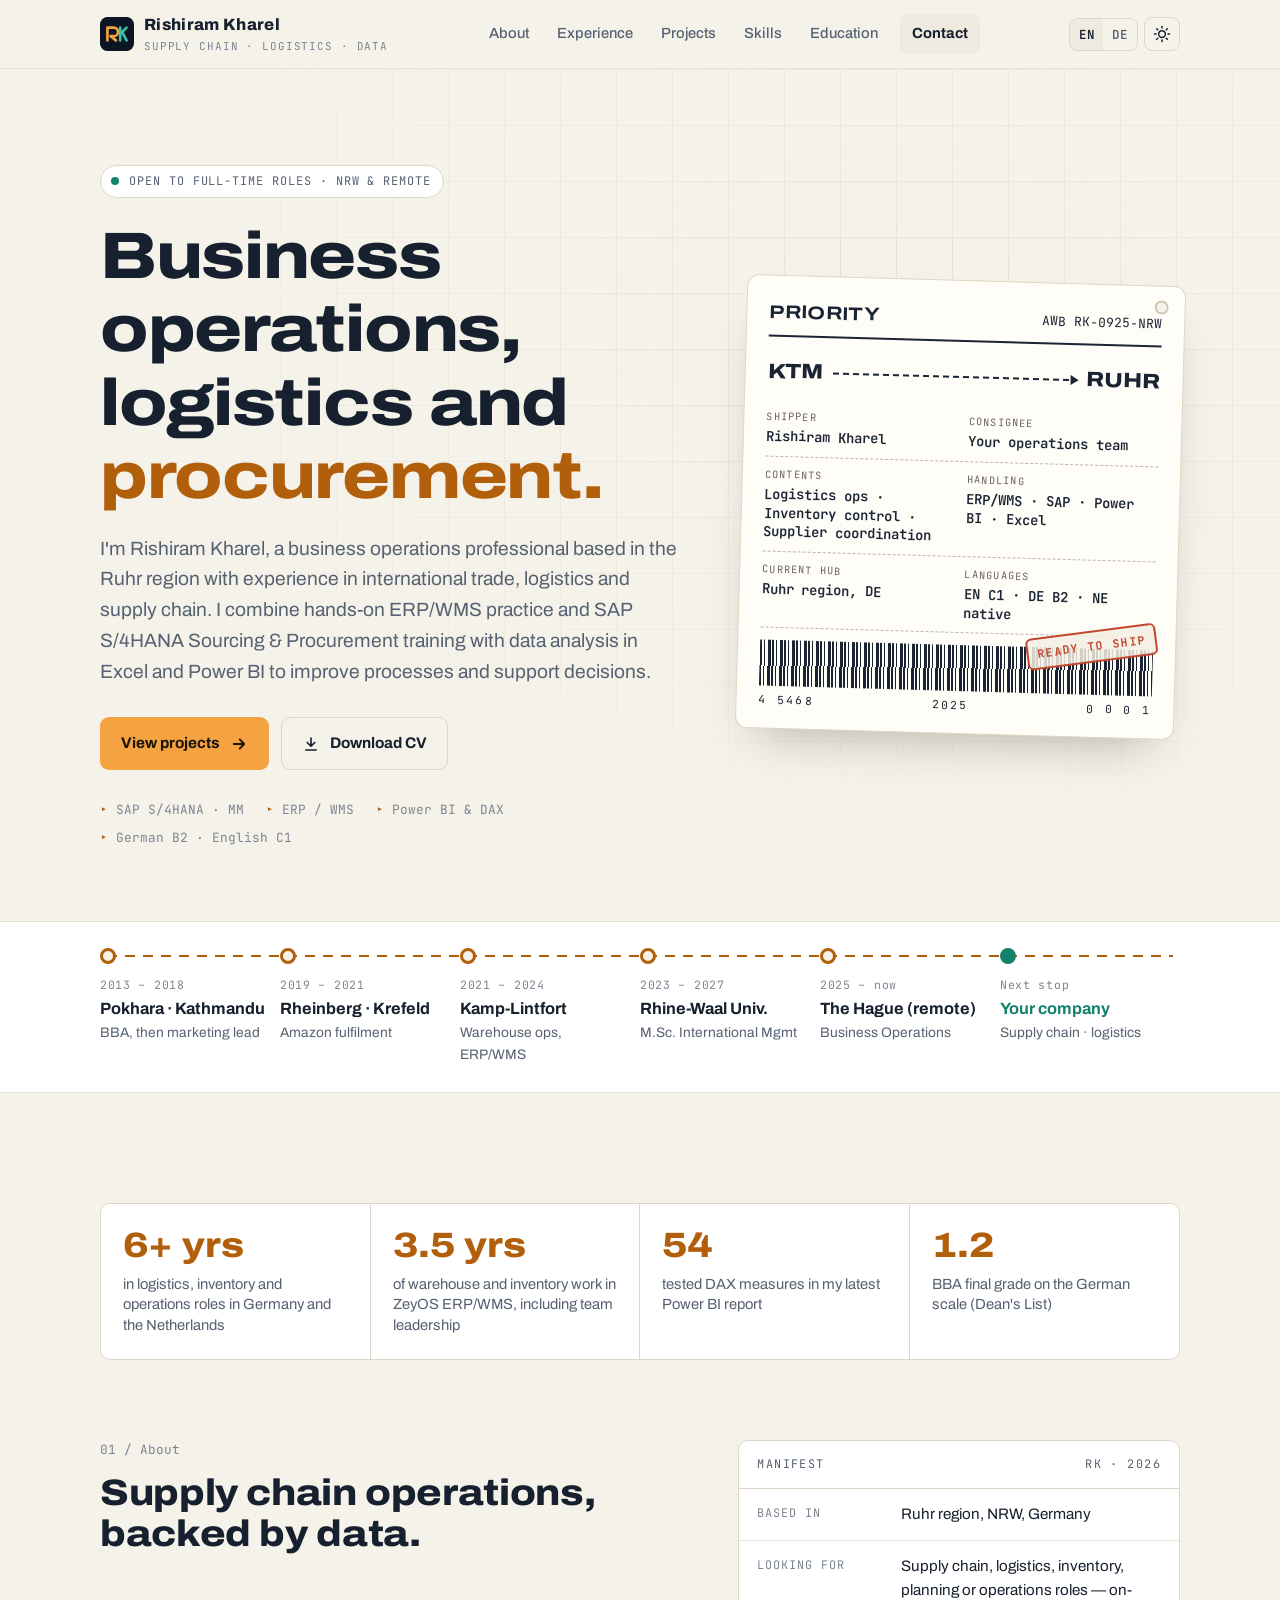
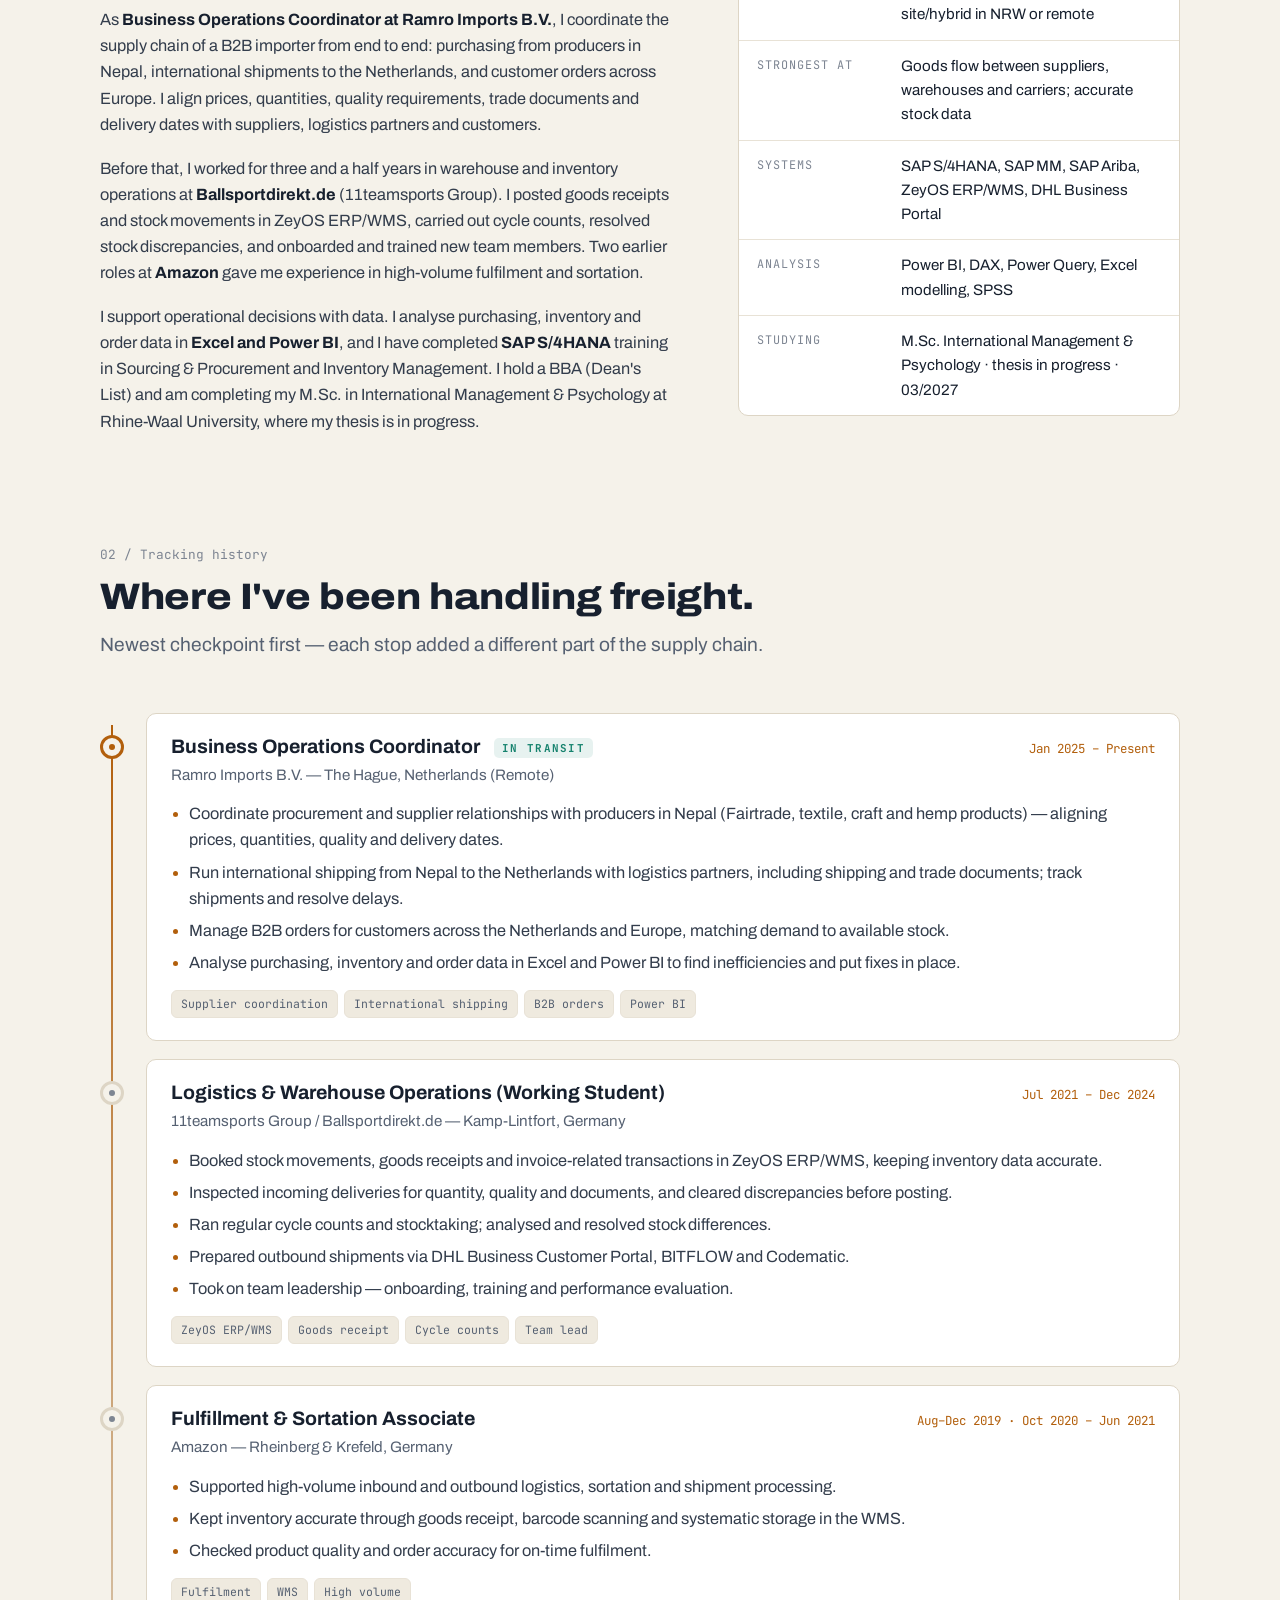
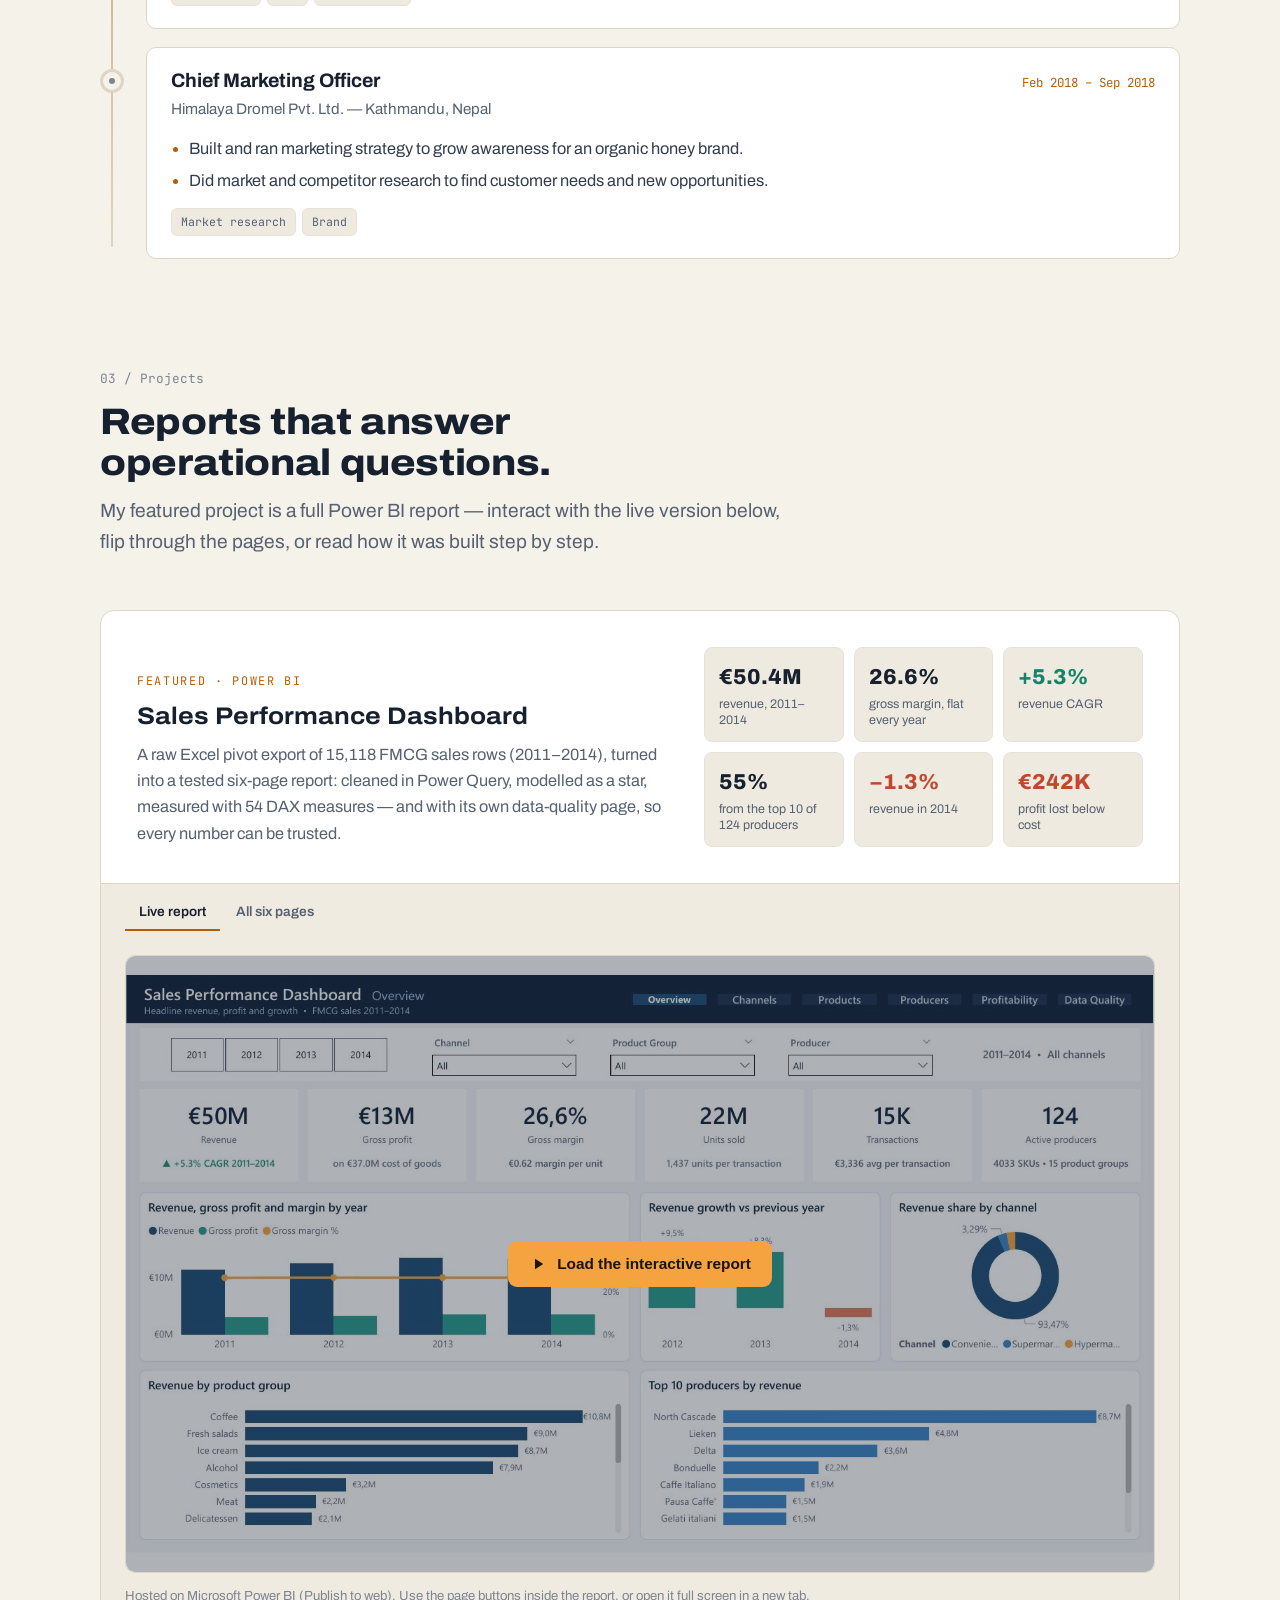
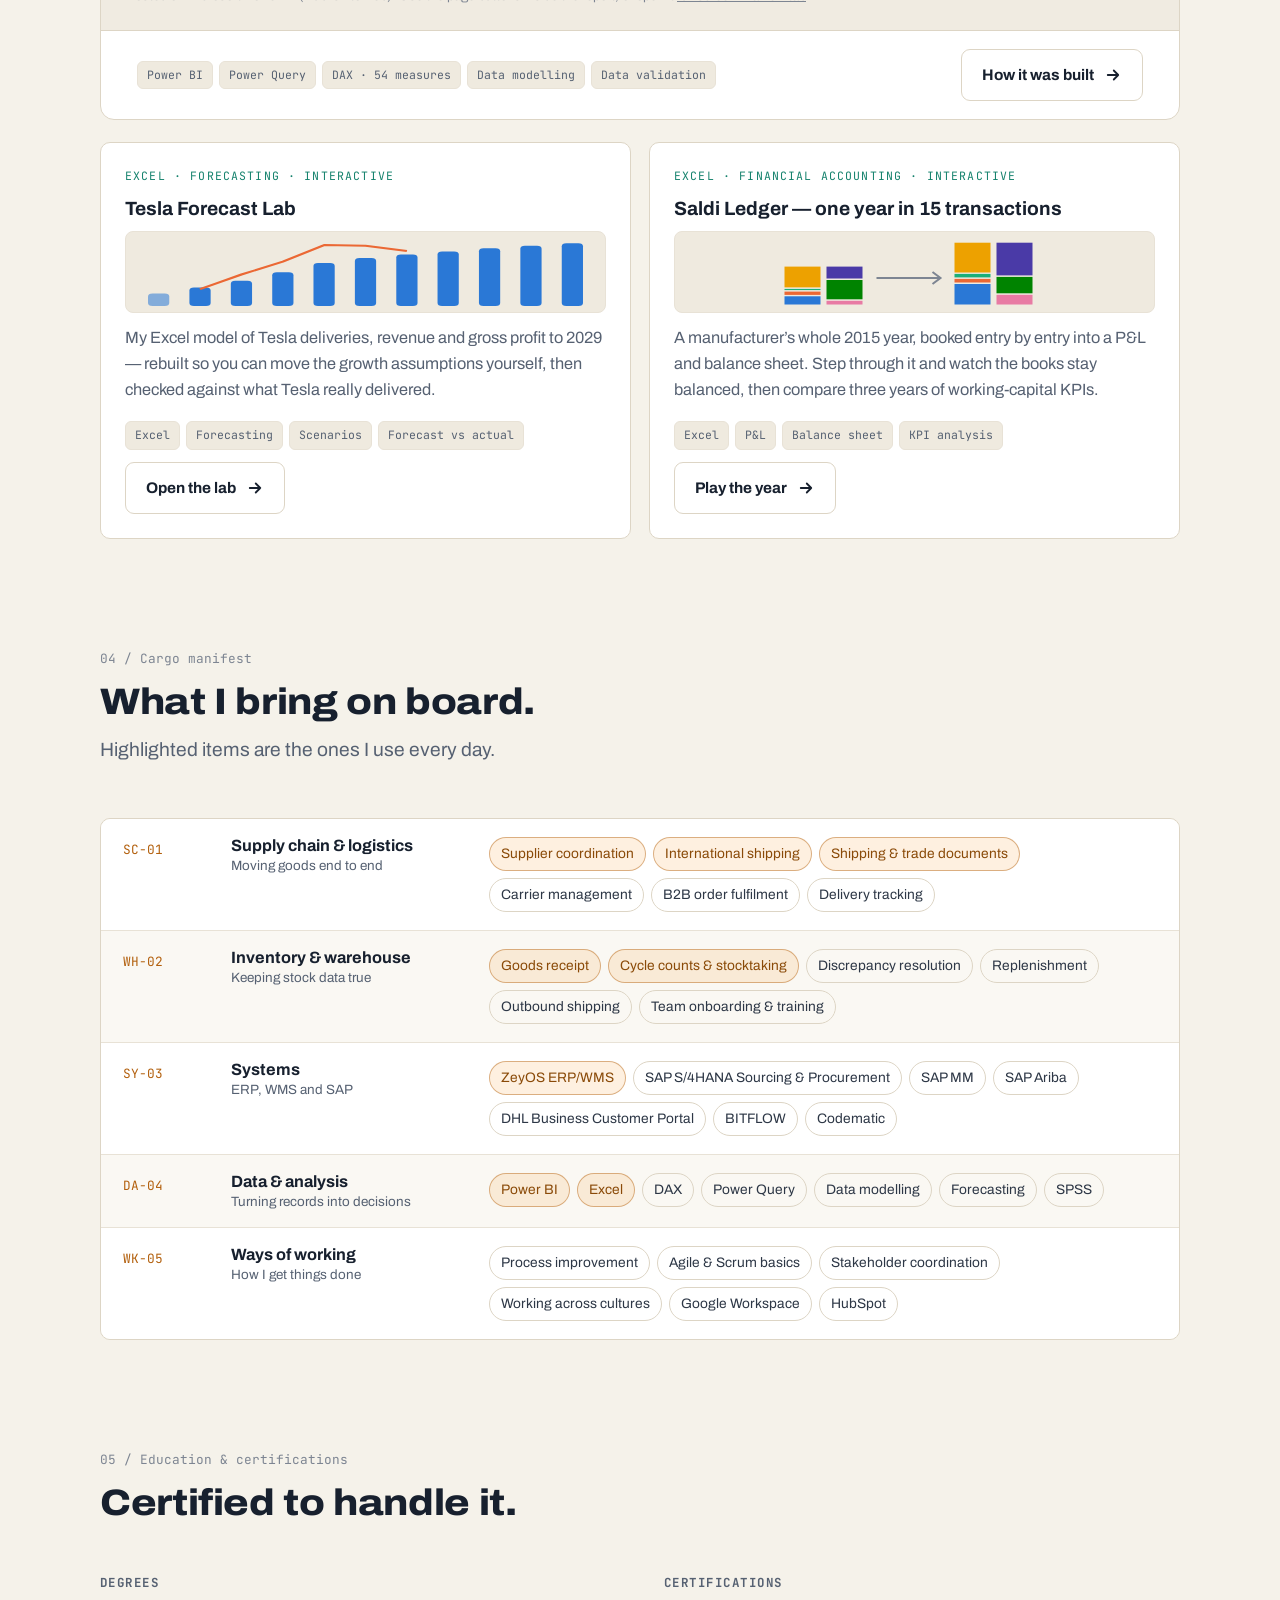
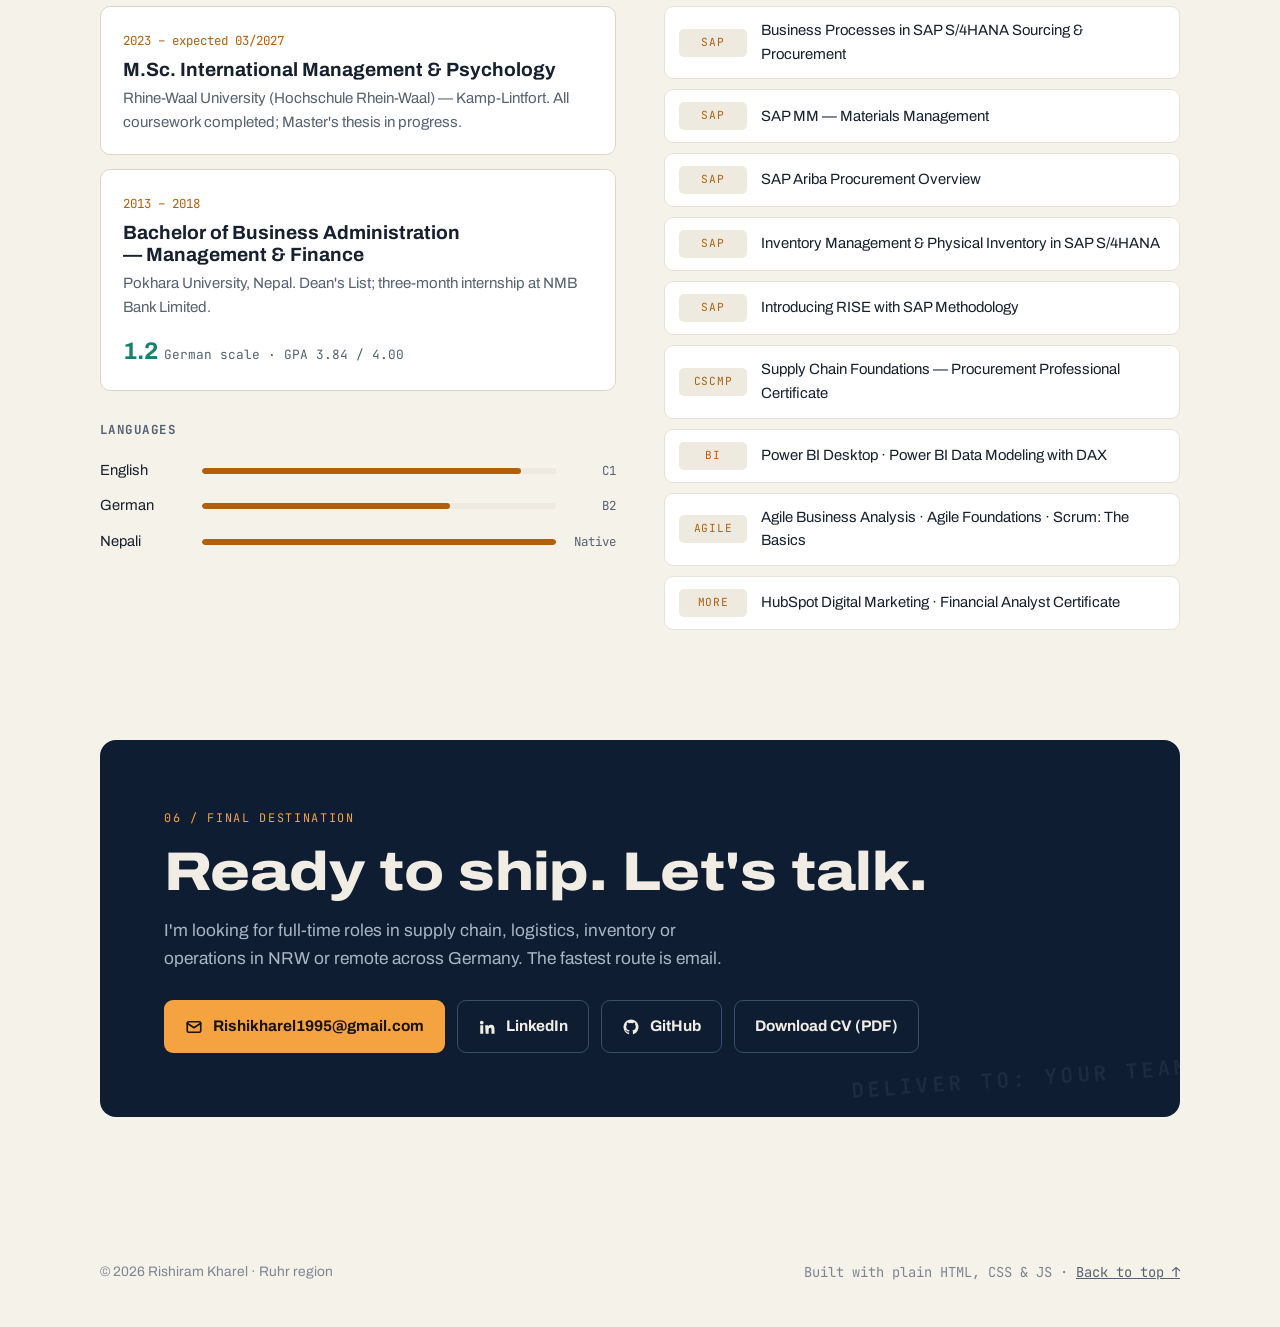
==== commit 070ec48d: "Show Ruhr region in the page footer" ====
--- a/index.html
+++ b/index.html
@@ -423,7 +423,7 @@
 
 <footer class="site-footer">
   <div class="wrap">
-    <span>© <span id="year">2026</span> Rishiram Kharel · Mülheim an der Ruhr</span>
+    <span>© <span id="year">2026</span> Rishiram Kharel · Ruhr region</span>
     <span class="mono"><span data-l="en">Built with plain HTML, CSS &amp; JS</span><span data-l="de" lang="de">Gebaut mit HTML, CSS &amp; JS</span> · <a href="#top"><span data-l="en">Back to top ↑</span><span data-l="de" lang="de">Nach oben ↑</span></a></span>
   </div>
 </footer>
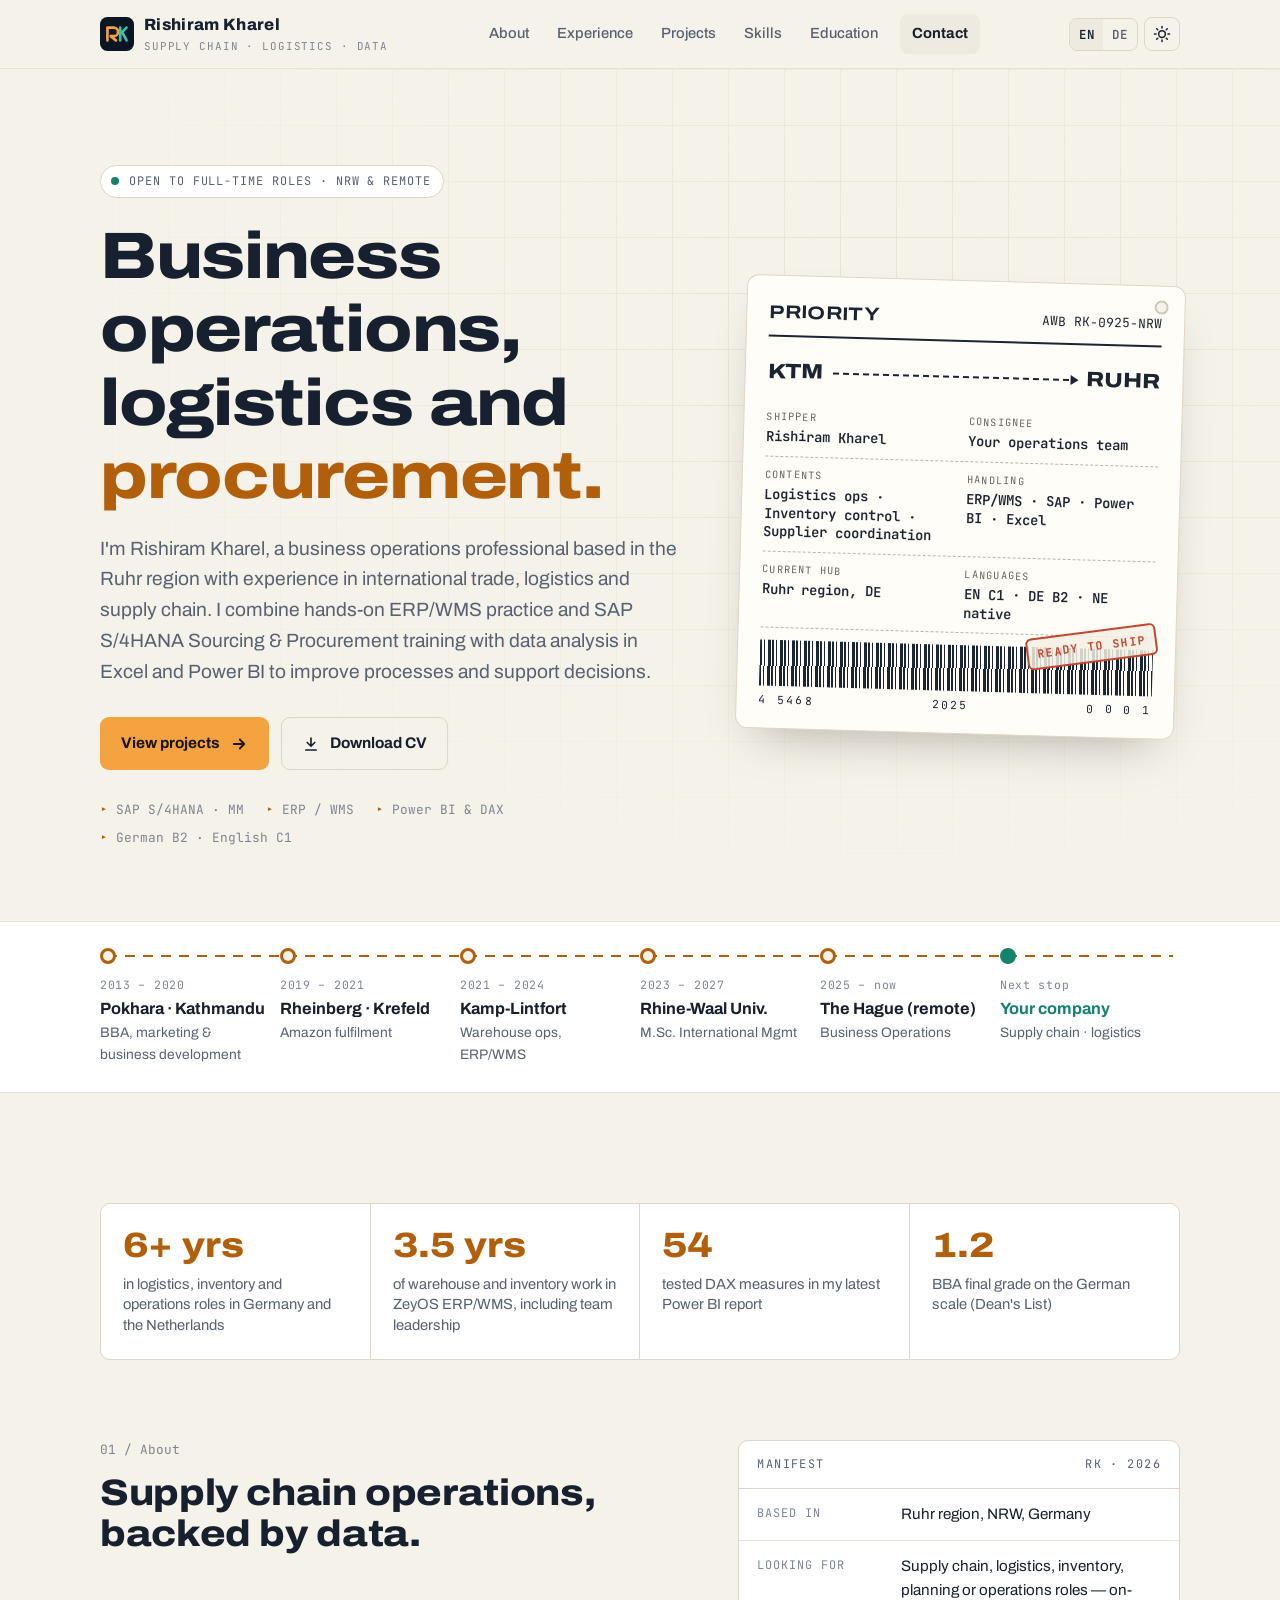
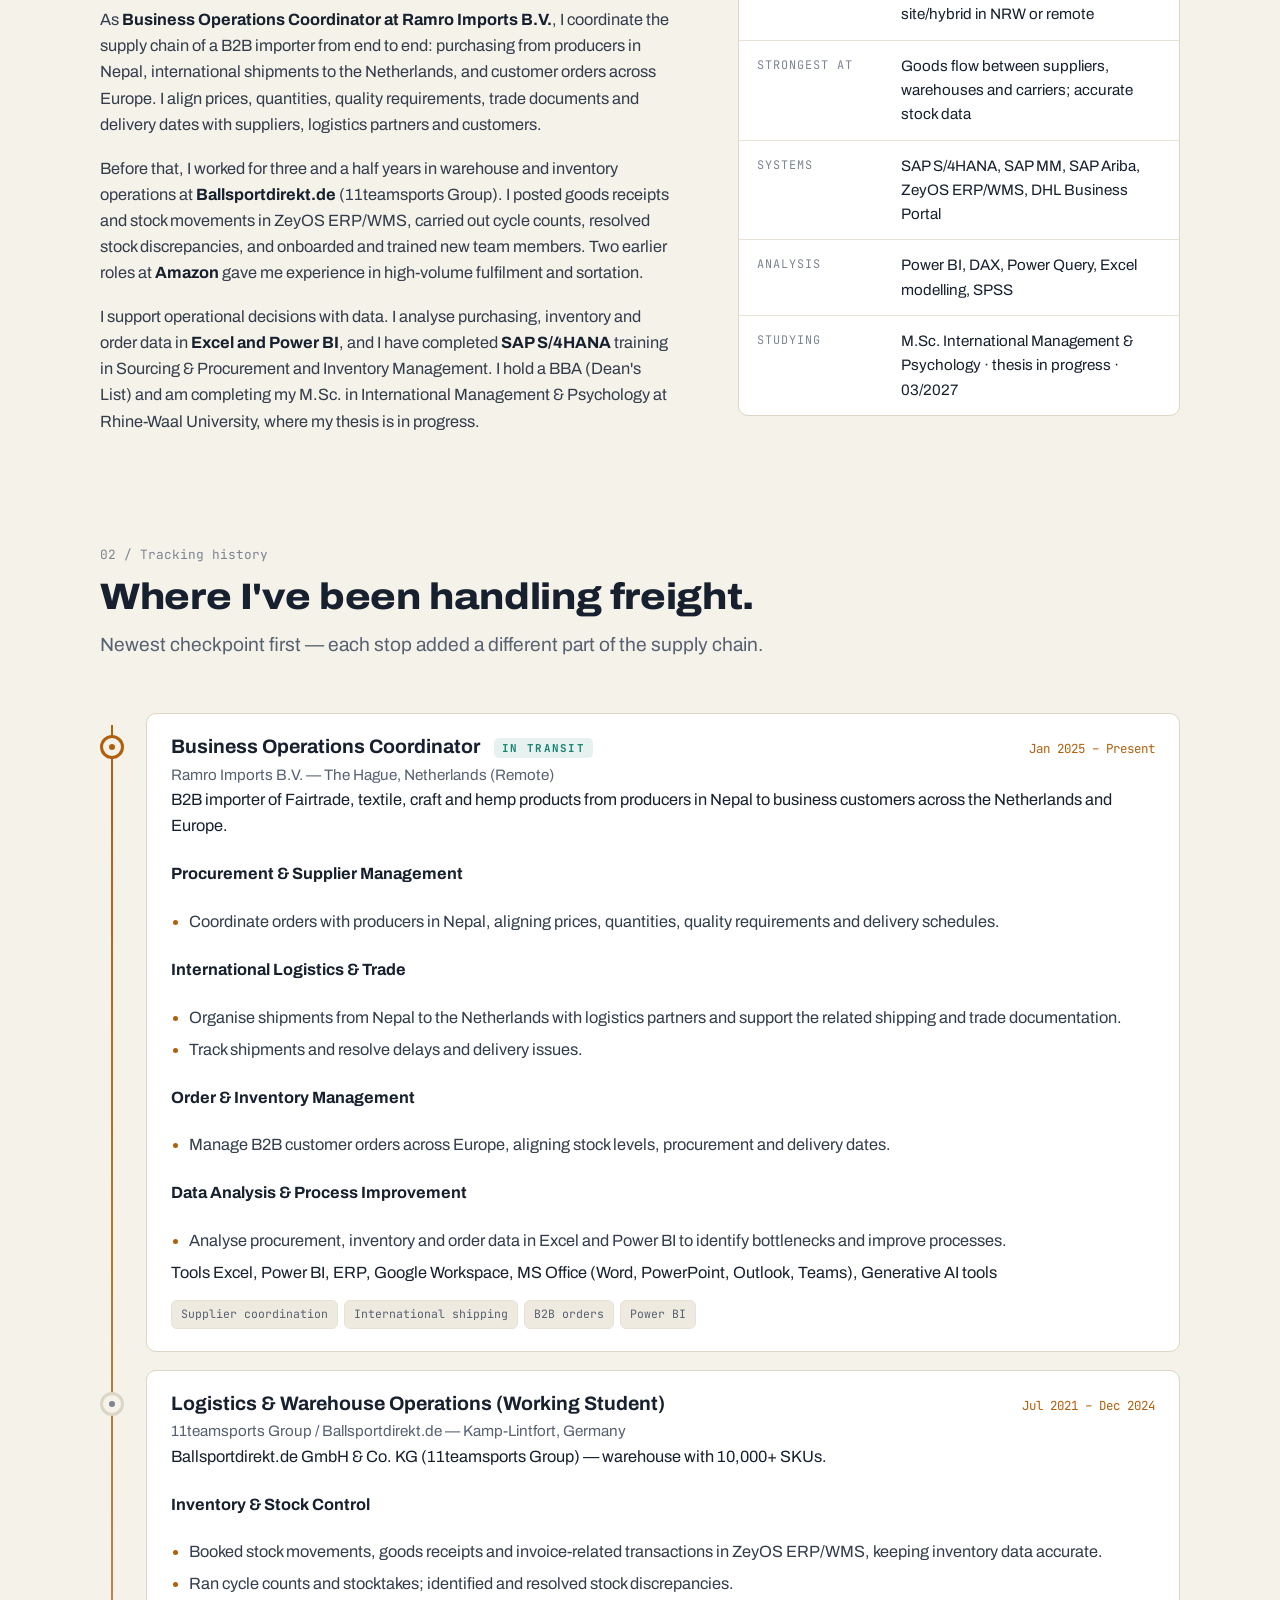
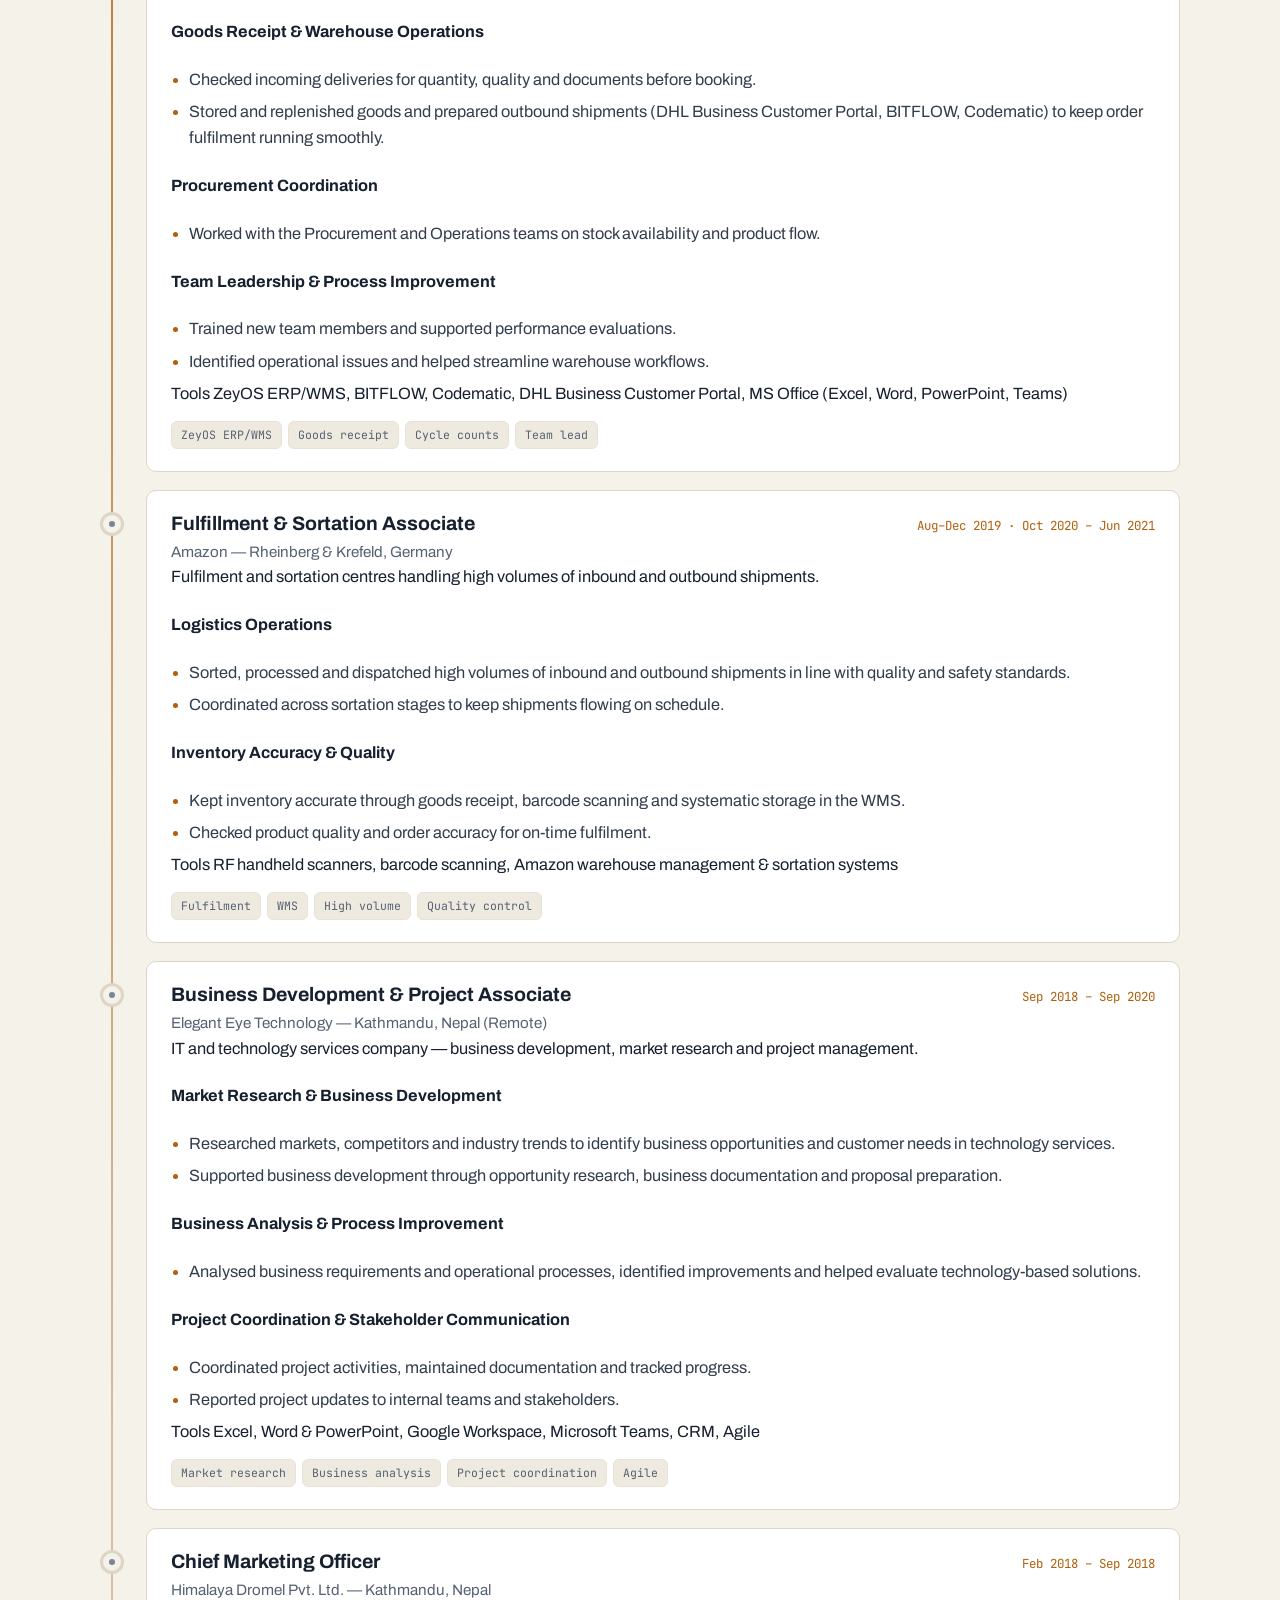
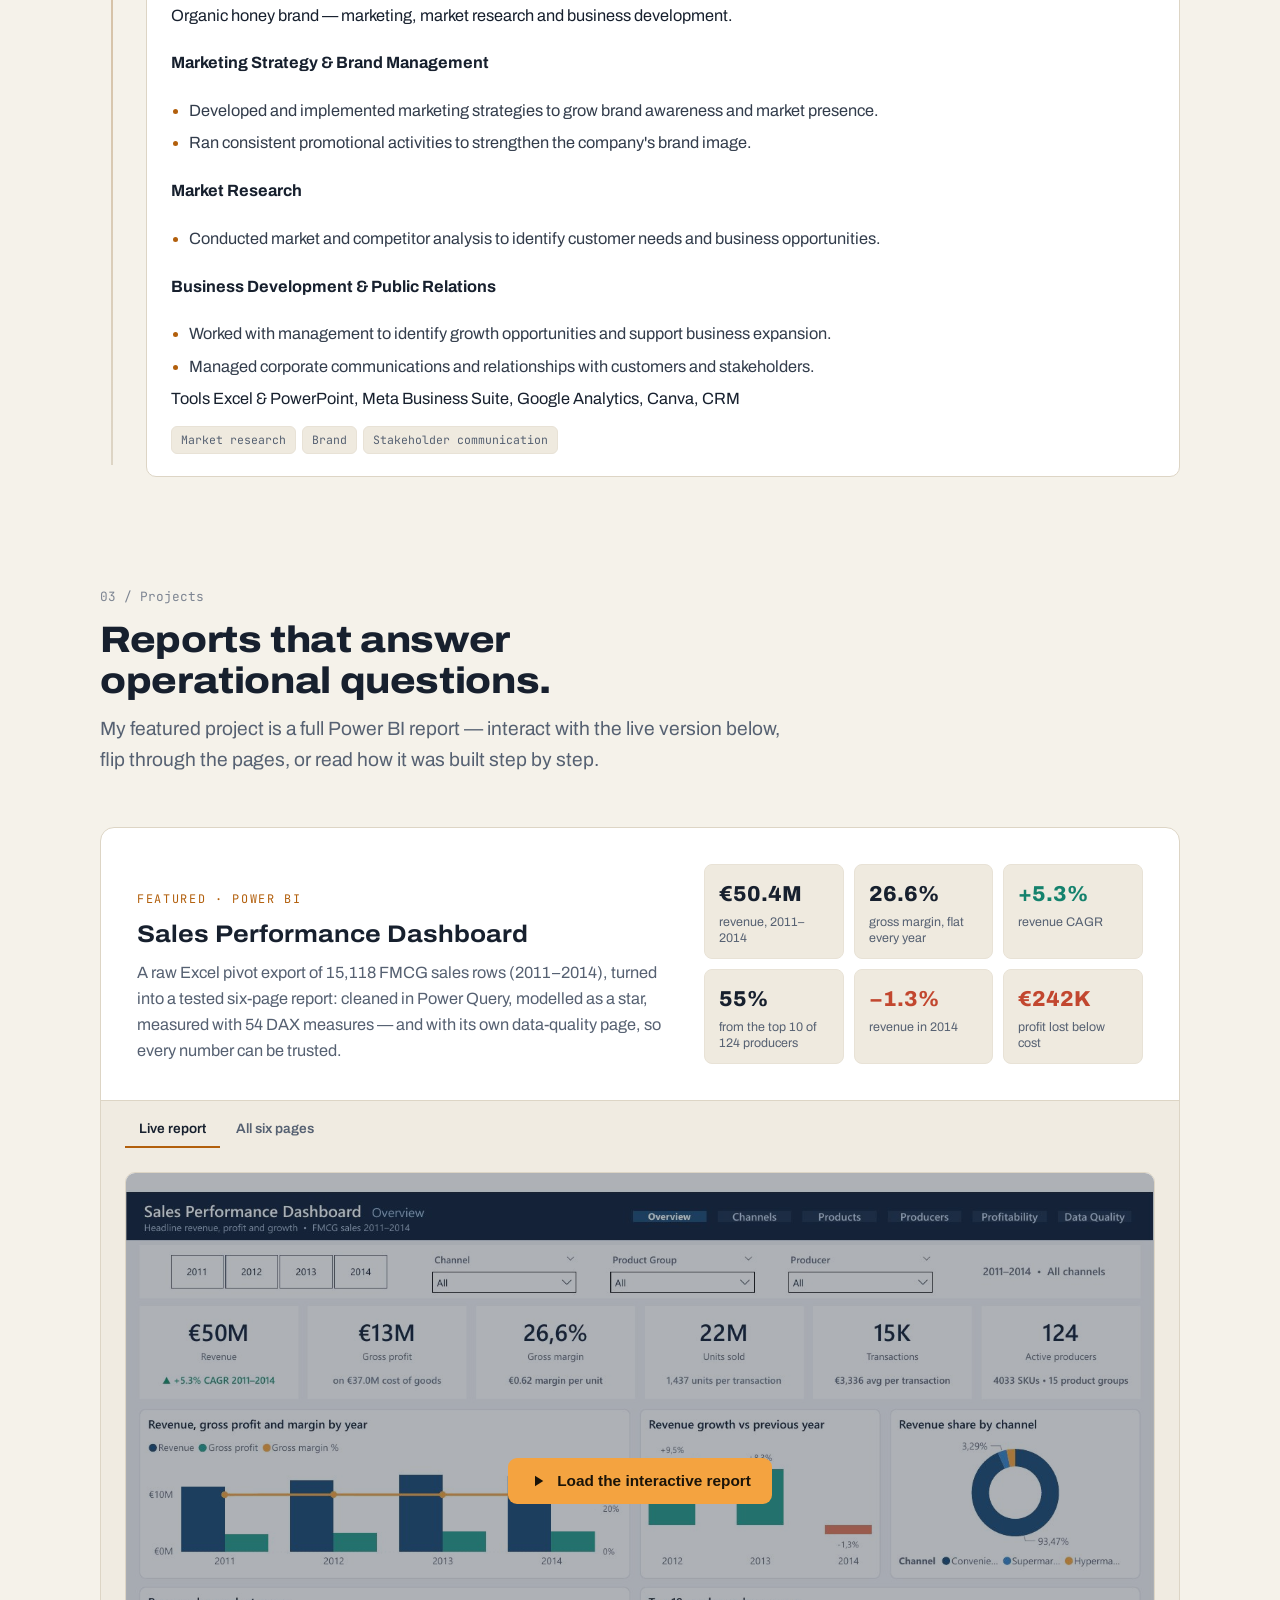
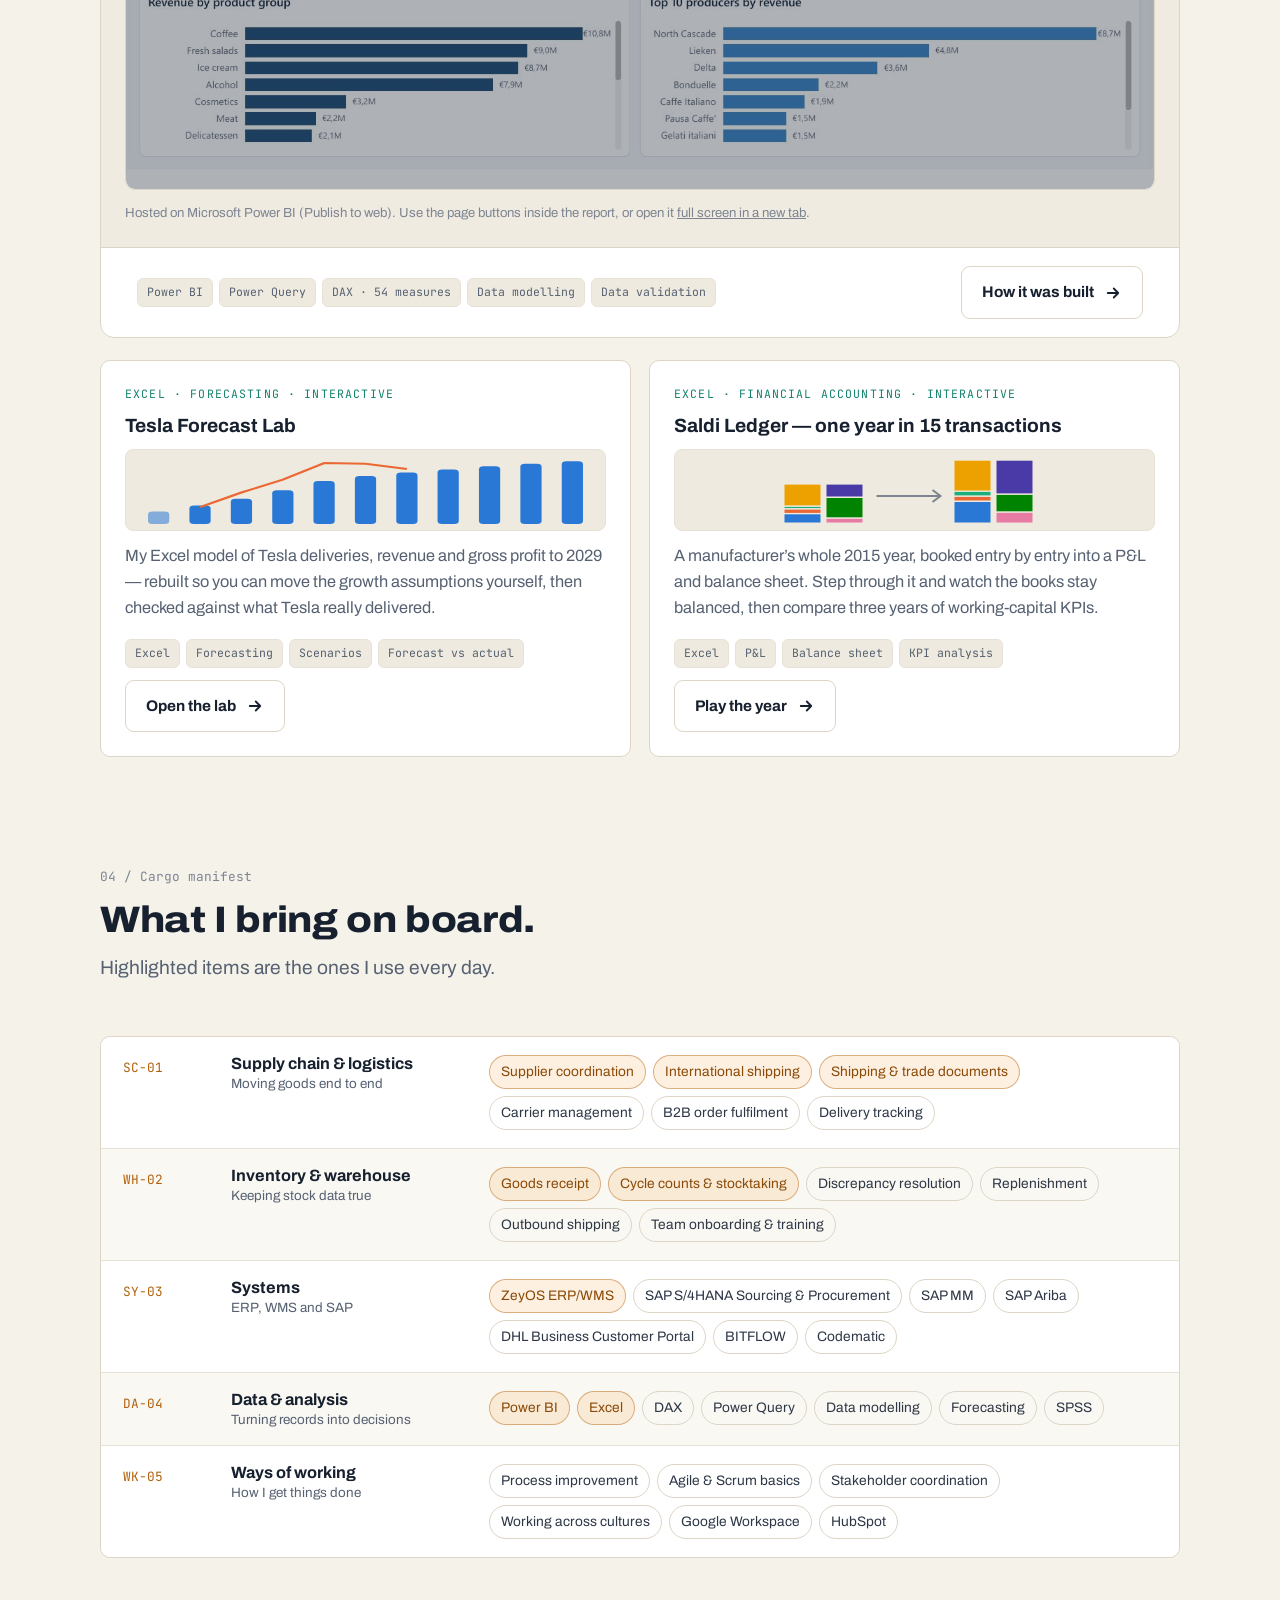
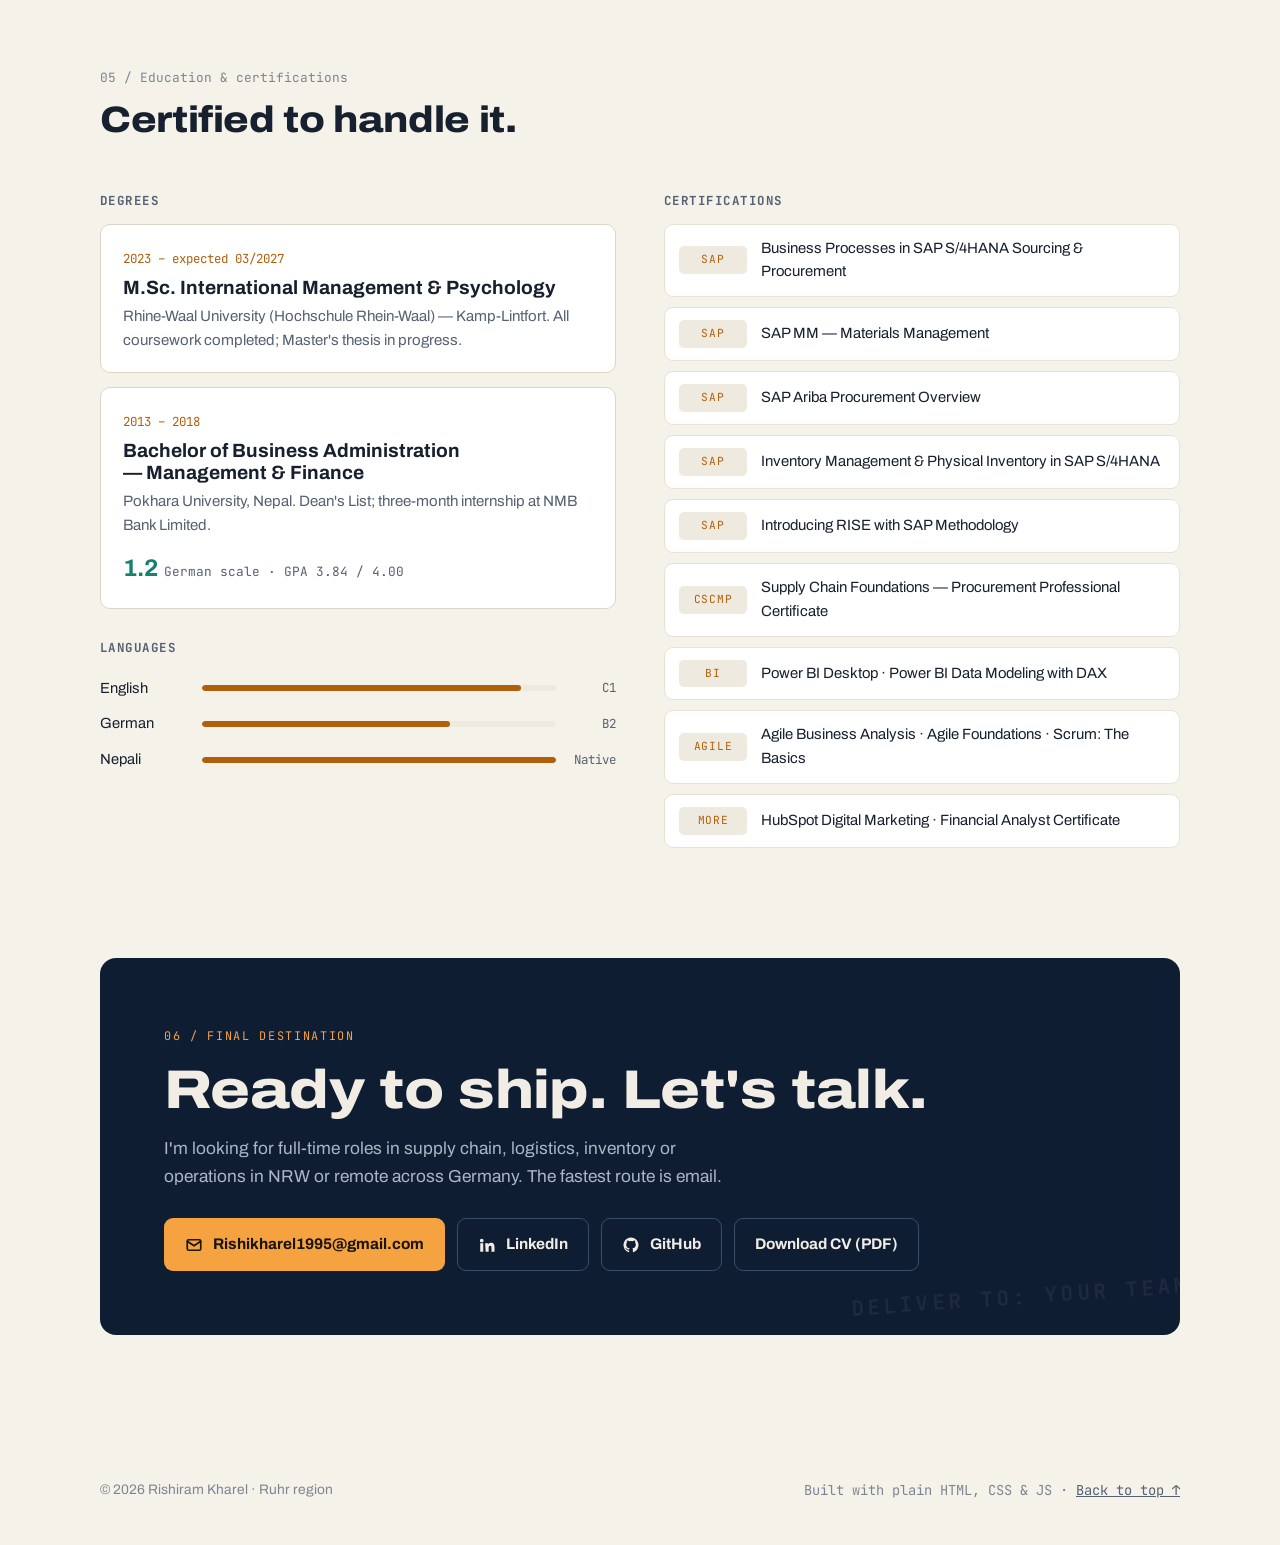
==== commit 0904a879: "Reorganise experience section from LinkedIn profile" ====
--- a/index.html
+++ b/index.html
@@ -108,7 +108,7 @@
   <div class="route" aria-label="Career route">
     <div class="wrap route-inner">
       <div class="route-track">
-        <div class="stop"><div class="pin"></div><span class="when">2013 – 2018</span><span class="where">Pokhara · Kathmandu</span><span class="what"><span data-l="en">BBA, then marketing lead</span><span data-l="de" lang="de">BBA, dann Marketingleitung</span></span></div>
+        <div class="stop"><div class="pin"></div><span class="when">2013 – 2020</span><span class="where">Pokhara · Kathmandu</span><span class="what"><span data-l="en">BBA, marketing &amp; business development</span><span data-l="de" lang="de">BBA, Marketing &amp; Business Development</span></span></div>
         <div class="stop"><div class="pin"></div><span class="when">2019 – 2021</span><span class="where">Rheinberg · Krefeld</span><span class="what"><span data-l="en">Amazon fulfilment</span><span data-l="de" lang="de">Amazon Fulfillment</span></span></div>
         <div class="stop"><div class="pin"></div><span class="when">2021 – 2024</span><span class="where">Kamp-Lintfort</span><span class="what"><span data-l="en">Warehouse ops, ERP/WMS</span><span data-l="de" lang="de">Lagerlogistik, ERP/WMS</span></span></div>
         <div class="stop"><div class="pin"></div><span class="when">2023 – 2027</span><span class="where"><span data-l="en">Rhine-Waal Univ.</span><span data-l="de" lang="de">Hochschule Rhein-Waal</span></span><span class="what"><span data-l="en">M.Sc. International Mgmt</span><span data-l="de" lang="de">M.Sc. International Management</span></span></div>
@@ -173,13 +173,29 @@
               <span class="cp-when"><span data-l="en">Jan 2025 – Present</span><span data-l="de" lang="de">Jan. 2025 – heute</span></span>
             </div>
             <p class="cp-org"><span data-l="en">Ramro Imports B.V. — The Hague, Netherlands (Remote)</span><span data-l="de" lang="de">Ramro Imports B.V. — Den Haag, Niederlande (Remote)</span></p>
-            <ul>
-              <li><span data-l="en">Coordinate procurement and supplier relationships with producers in Nepal (Fairtrade, textile, craft and hemp products) — aligning prices, quantities, quality and delivery dates.</span><span data-l="de" lang="de">Koordination von Beschaffung und Lieferantenbeziehungen mit Produzenten in Nepal (Fairtrade-, Textil-, Handwerks- und Hanfprodukte) — Abstimmung von Preisen, Mengen, Qualität und Lieferterminen.</span></li><li><span data-l="en">Run international shipping from Nepal to the Netherlands with logistics partners, including shipping and trade documents; track shipments and resolve delays.</span><span data-l="de" lang="de">Steuerung des internationalen Versands Nepal → Niederlande mit Logistikpartnern inklusive Versand- und Handelsdokumenten; Sendungsverfolgung und Lösung von Verzögerungen.</span></li><li><span data-l="en">Manage B2B orders for customers across the Netherlands and Europe, matching demand to available stock.</span><span data-l="de" lang="de">Abwicklung von B2B-Aufträgen für Kunden in den Niederlanden und Europa — Abgleich von Bedarf und verfügbarem Bestand.</span></li><li><span data-l="en">Analyse purchasing, inventory and order data in Excel and Power BI to find inefficiencies and put fixes in place.</span><span data-l="de" lang="de">Analyse von Einkaufs-, Bestands- und Auftragsdaten in Excel und Power BI, um Ineffizienzen zu finden und Verbesserungen umzusetzen.</span></li>
-            </ul>
+            <p class="cp-intro"><span data-l="en">B2B importer of Fairtrade, textile, craft and hemp products from producers in Nepal to business customers across the Netherlands and Europe.</span><span data-l="de" lang="de">B2B-Importeur von Fairtrade-, Textil-, Handwerks- und Hanfprodukten von Produzenten aus Nepal für Geschäftskunden in den Niederlanden und Europa.</span></p>
+            <div class="cp-groups">
+              <div class="cp-group">
+                <h4 class="cp-label"><span data-l="en">Procurement &amp; Supplier Management</span><span data-l="de" lang="de">Einkauf &amp; Lieferantenmanagement</span></h4>
+                <ul><li><span data-l="en">Coordinate orders with producers in Nepal, aligning prices, quantities, quality requirements and delivery schedules.</span><span data-l="de" lang="de">Koordination von Bestellungen bei Produzenten in Nepal – Abstimmung von Preisen, Mengen, Qualitätsanforderungen und Lieferterminen.</span></li></ul>
+              </div>
+              <div class="cp-group">
+                <h4 class="cp-label"><span data-l="en">International Logistics &amp; Trade</span><span data-l="de" lang="de">Internationale Logistik &amp; Handel</span></h4>
+                <ul><li><span data-l="en">Organise shipments from Nepal to the Netherlands with logistics partners and support the related shipping and trade documentation.</span><span data-l="de" lang="de">Organisation der Sendungen von Nepal in die Niederlande mit Logistikpartnern sowie Unterstützung bei Versand- und Handelsdokumenten.</span></li><li><span data-l="en">Track shipments and resolve delays and delivery issues.</span><span data-l="de" lang="de">Sendungsverfolgung und Lösung von Verzögerungen und Lieferproblemen.</span></li></ul>
+              </div>
+              <div class="cp-group">
+                <h4 class="cp-label"><span data-l="en">Order &amp; Inventory Management</span><span data-l="de" lang="de">Auftrags- &amp; Bestandsmanagement</span></h4>
+                <ul><li><span data-l="en">Manage B2B customer orders across Europe, aligning stock levels, procurement and delivery dates.</span><span data-l="de" lang="de">Abwicklung von B2B-Kundenaufträgen in ganz Europa – Abstimmung von Lagerbeständen, Beschaffung und Lieferterminen.</span></li></ul>
+              </div>
+              <div class="cp-group">
+                <h4 class="cp-label"><span data-l="en">Data Analysis &amp; Process Improvement</span><span data-l="de" lang="de">Datenanalyse &amp; Prozessverbesserung</span></h4>
+                <ul><li><span data-l="en">Analyse procurement, inventory and order data in Excel and Power BI to identify bottlenecks and improve processes.</span><span data-l="de" lang="de">Analyse von Einkaufs-, Bestands- und Auftragsdaten in Excel und Power BI, um Engpässe zu erkennen und Prozesse zu verbessern.</span></li></ul>
+              </div>
+            </div>
+            <p class="cp-tools"><span class="cp-tools-label"><span data-l="en">Tools</span><span data-l="de" lang="de">Tools</span></span> Excel, Power BI, ERP, Google Workspace, MS Office (Word, PowerPoint, Outlook, Teams), Generative AI tools</p>
             <div class="tags"><span class="tag"><span data-l="en">Supplier coordination</span><span data-l="de" lang="de">Lieferantenkoordination</span></span><span class="tag"><span data-l="en">International shipping</span><span data-l="de" lang="de">Internationaler Versand</span></span><span class="tag"><span data-l="en">B2B orders</span><span data-l="de" lang="de">B2B-Aufträge</span></span><span class="tag">Power BI</span></div>
           </div>
         </article>
-
         <article class="checkpoint past reveal">
           <span class="node" aria-hidden="true"></span>
           <div class="cp-card">
@@ -188,13 +204,29 @@
               <span class="cp-when"><span data-l="en">Jul 2021 – Dec 2024</span><span data-l="de" lang="de">Juli 2021 – Dez. 2024</span></span>
             </div>
             <p class="cp-org"><span data-l="en">11teamsports Group / Ballsportdirekt.de — Kamp-Lintfort, Germany</span><span data-l="de" lang="de">11teamsports Group / Ballsportdirekt.de — Kamp-Lintfort, Deutschland</span></p>
-            <ul>
-              <li><span data-l="en">Booked stock movements, goods receipts and invoice-related transactions in ZeyOS ERP/WMS, keeping inventory data accurate.</span><span data-l="de" lang="de">Buchung von Warenbewegungen, Wareneingängen und rechnungsbezogenen Transaktionen im ZeyOS ERP/WMS; Pflege korrekter Bestandsdaten.</span></li><li><span data-l="en">Inspected incoming deliveries for quantity, quality and documents, and cleared discrepancies before posting.</span><span data-l="de" lang="de">Prüfung eingehender Lieferungen auf Menge, Qualität und Dokumente; Klärung von Abweichungen vor der Buchung.</span></li><li><span data-l="en">Ran regular cycle counts and stocktaking; analysed and resolved stock differences.</span><span data-l="de" lang="de">Regelmäßige Zykluszählungen und Inventuren; Analyse und Klärung von Bestandsdifferenzen.</span></li><li><span data-l="en">Prepared outbound shipments via DHL Business Customer Portal, BITFLOW and Codematic.</span><span data-l="de" lang="de">Versandvorbereitung über das DHL-Geschäftskundenportal, BITFLOW und Codematic.</span></li><li><span data-l="en">Took on team leadership — onboarding, training and performance evaluation.</span><span data-l="de" lang="de">Führungsverantwortung im Team — Einarbeitung, Schulung und Leistungsbeurteilung.</span></li>
-            </ul>
+            <p class="cp-intro"><span data-l="en">Ballsportdirekt.de GmbH &amp; Co. KG (11teamsports Group) — warehouse with 10,000+ SKUs.</span><span data-l="de" lang="de">Ballsportdirekt.de GmbH &amp; Co. KG (11teamsports Group) — Lager mit über 10.000 Artikeln.</span></p>
+            <div class="cp-groups">
+              <div class="cp-group">
+                <h4 class="cp-label"><span data-l="en">Inventory &amp; Stock Control</span><span data-l="de" lang="de">Bestandsführung &amp; Inventur</span></h4>
+                <ul><li><span data-l="en">Booked stock movements, goods receipts and invoice-related transactions in ZeyOS ERP/WMS, keeping inventory data accurate.</span><span data-l="de" lang="de">Buchung von Warenbewegungen, Wareneingängen und rechnungsbezogenen Transaktionen im ZeyOS ERP/WMS; Pflege korrekter Bestandsdaten.</span></li><li><span data-l="en">Ran cycle counts and stocktakes; identified and resolved stock discrepancies.</span><span data-l="de" lang="de">Durchführung von Zykluszählungen und Inventuren; Analyse und Klärung von Bestandsdifferenzen.</span></li></ul>
+              </div>
+              <div class="cp-group">
+                <h4 class="cp-label"><span data-l="en">Goods Receipt &amp; Warehouse Operations</span><span data-l="de" lang="de">Wareneingang &amp; Lagerprozesse</span></h4>
+                <ul><li><span data-l="en">Checked incoming deliveries for quantity, quality and documents before booking.</span><span data-l="de" lang="de">Prüfung eingehender Lieferungen auf Menge, Qualität und Dokumente vor der Buchung.</span></li><li><span data-l="en">Stored and replenished goods and prepared outbound shipments (DHL Business Customer Portal, BITFLOW, Codematic) to keep order fulfilment running smoothly.</span><span data-l="de" lang="de">Einlagerung, Nachschub und Versandvorbereitung (DHL-Geschäftskundenportal, BITFLOW, Codematic) für eine reibungslose Auftragsabwicklung.</span></li></ul>
+              </div>
+              <div class="cp-group">
+                <h4 class="cp-label"><span data-l="en">Procurement Coordination</span><span data-l="de" lang="de">Abstimmung mit dem Einkauf</span></h4>
+                <ul><li><span data-l="en">Worked with the Procurement and Operations teams on stock availability and product flow.</span><span data-l="de" lang="de">Zusammenarbeit mit Einkauf und Operations zu Warenverfügbarkeit und Warenfluss.</span></li></ul>
+              </div>
+              <div class="cp-group">
+                <h4 class="cp-label"><span data-l="en">Team Leadership &amp; Process Improvement</span><span data-l="de" lang="de">Teamführung &amp; Prozessverbesserung</span></h4>
+                <ul><li><span data-l="en">Trained new team members and supported performance evaluations.</span><span data-l="de" lang="de">Einarbeitung und Schulung neuer Teammitglieder sowie Mitwirkung an Leistungsbeurteilungen.</span></li><li><span data-l="en">Identified operational issues and helped streamline warehouse workflows.</span><span data-l="de" lang="de">Erkennen operativer Probleme und Mitwirkung an der Optimierung der Lagerabläufe.</span></li></ul>
+              </div>
+            </div>
+            <p class="cp-tools"><span class="cp-tools-label"><span data-l="en">Tools</span><span data-l="de" lang="de">Tools</span></span> ZeyOS ERP/WMS, BITFLOW, Codematic, DHL Business Customer Portal, MS Office (Excel, Word, PowerPoint, Teams)</p>
             <div class="tags"><span class="tag">ZeyOS ERP/WMS</span><span class="tag"><span data-l="en">Goods receipt</span><span data-l="de" lang="de">Wareneingang</span></span><span class="tag"><span data-l="en">Cycle counts</span><span data-l="de" lang="de">Inventur</span></span><span class="tag"><span data-l="en">Team lead</span><span data-l="de" lang="de">Teamführung</span></span></div>
           </div>
         </article>
-
         <article class="checkpoint past reveal">
           <span class="node" aria-hidden="true"></span>
           <div class="cp-card">
@@ -203,13 +235,48 @@
               <span class="cp-when"><span data-l="en">Aug–Dec 2019 · Oct 2020 – Jun 2021</span><span data-l="de" lang="de">Aug.–Dez. 2019 · Okt. 2020 – Juni 2021</span></span>
             </div>
             <p class="cp-org"><span data-l="en">Amazon — Rheinberg &amp; Krefeld, Germany</span><span data-l="de" lang="de">Amazon — Rheinberg &amp; Krefeld, Deutschland</span></p>
-            <ul>
-              <li><span data-l="en">Supported high-volume inbound and outbound logistics, sortation and shipment processing.</span><span data-l="de" lang="de">Unterstützung hochvolumiger Ein- und Ausgangslogistik, Sortierung und Versandabwicklung.</span></li><li><span data-l="en">Kept inventory accurate through goods receipt, barcode scanning and systematic storage in the WMS.</span><span data-l="de" lang="de">Sicherstellung der Bestandsgenauigkeit durch Wareneingang, Barcode-Scanning und systematische Einlagerung im WMS.</span></li><li><span data-l="en">Checked product quality and order accuracy for on-time fulfilment.</span><span data-l="de" lang="de">Prüfung von Produktqualität und Auftragsgenauigkeit für eine termingerechte Abwicklung.</span></li>
-            </ul>
-            <div class="tags"><span class="tag">Fulfilment</span><span class="tag">WMS</span><span class="tag"><span data-l="en">High volume</span><span data-l="de" lang="de">Hohe Volumina</span></span></div>
-          </div>
-        </article>
-
+            <p class="cp-intro"><span data-l="en">Fulfilment and sortation centres handling high volumes of inbound and outbound shipments.</span><span data-l="de" lang="de">Fulfillment- und Sortierzentren mit hohem Sendungsvolumen im Ein- und Ausgang.</span></p>
+            <div class="cp-groups">
+              <div class="cp-group">
+                <h4 class="cp-label"><span data-l="en">Logistics Operations</span><span data-l="de" lang="de">Logistikprozesse</span></h4>
+                <ul><li><span data-l="en">Sorted, processed and dispatched high volumes of inbound and outbound shipments in line with quality and safety standards.</span><span data-l="de" lang="de">Sortierung, Bearbeitung und Versand hoher Volumina an Ein- und Ausgangssendungen gemäß Qualitäts- und Sicherheitsstandards.</span></li><li><span data-l="en">Coordinated across sortation stages to keep shipments flowing on schedule.</span><span data-l="de" lang="de">Abstimmung zwischen den Sortierstufen, damit Sendungen termingerecht weiterlaufen.</span></li></ul>
+              </div>
+              <div class="cp-group">
+                <h4 class="cp-label"><span data-l="en">Inventory Accuracy &amp; Quality</span><span data-l="de" lang="de">Bestandsgenauigkeit &amp; Qualität</span></h4>
+                <ul><li><span data-l="en">Kept inventory accurate through goods receipt, barcode scanning and systematic storage in the WMS.</span><span data-l="de" lang="de">Sicherstellung der Bestandsgenauigkeit durch Wareneingang, Barcode-Scanning und systematische Einlagerung im WMS.</span></li><li><span data-l="en">Checked product quality and order accuracy for on-time fulfilment.</span><span data-l="de" lang="de">Prüfung von Produktqualität und Auftragsgenauigkeit für eine termingerechte Abwicklung.</span></li></ul>
+              </div>
+            </div>
+            <p class="cp-tools"><span class="cp-tools-label"><span data-l="en">Tools</span><span data-l="de" lang="de">Tools</span></span> RF handheld scanners, barcode scanning, Amazon warehouse management &amp; sortation systems</p>
+            <div class="tags"><span class="tag"><span data-l="en">Fulfilment</span><span data-l="de" lang="de">Fulfillment</span></span><span class="tag">WMS</span><span class="tag"><span data-l="en">High volume</span><span data-l="de" lang="de">Hohe Volumina</span></span><span class="tag"><span data-l="en">Quality control</span><span data-l="de" lang="de">Qualitätskontrolle</span></span></div>
+          </div>
+        </article>
+        <article class="checkpoint past reveal">
+          <span class="node" aria-hidden="true"></span>
+          <div class="cp-card">
+            <div class="cp-top">
+              <h3><span data-l="en">Business Development &amp; Project Associate</span><span data-l="de" lang="de">Business Development &amp; Project Associate</span></h3>
+              <span class="cp-when"><span data-l="en">Sep 2018 – Sep 2020</span><span data-l="de" lang="de">Sep. 2018 – Sep. 2020</span></span>
+            </div>
+            <p class="cp-org"><span data-l="en">Elegant Eye Technology — Kathmandu, Nepal (Remote)</span><span data-l="de" lang="de">Elegant Eye Technology — Kathmandu, Nepal (Remote)</span></p>
+            <p class="cp-intro"><span data-l="en">IT and technology services company — business development, market research and project management.</span><span data-l="de" lang="de">IT- und Technologiedienstleister — Business Development, Marktforschung und Projektmanagement.</span></p>
+            <div class="cp-groups">
+              <div class="cp-group">
+                <h4 class="cp-label"><span data-l="en">Market Research &amp; Business Development</span><span data-l="de" lang="de">Marktforschung &amp; Business Development</span></h4>
+                <ul><li><span data-l="en">Researched markets, competitors and industry trends to identify business opportunities and customer needs in technology services.</span><span data-l="de" lang="de">Recherche zu Märkten, Wettbewerbern und Branchentrends, um Geschäftschancen und Kundenbedürfnisse im Bereich Technologiedienstleistungen zu erkennen.</span></li><li><span data-l="en">Supported business development through opportunity research, business documentation and proposal preparation.</span><span data-l="de" lang="de">Unterstützung des Business Developments durch Recherche von Geschäftschancen, Geschäftsdokumentation und Angebotserstellung.</span></li></ul>
+              </div>
+              <div class="cp-group">
+                <h4 class="cp-label"><span data-l="en">Business Analysis &amp; Process Improvement</span><span data-l="de" lang="de">Business-Analyse &amp; Prozessverbesserung</span></h4>
+                <ul><li><span data-l="en">Analysed business requirements and operational processes, identified improvements and helped evaluate technology-based solutions.</span><span data-l="de" lang="de">Analyse von Geschäftsanforderungen und operativen Prozessen, Ableitung von Verbesserungen und Mitwirkung bei der Bewertung technologiebasierter Lösungen.</span></li></ul>
+              </div>
+              <div class="cp-group">
+                <h4 class="cp-label"><span data-l="en">Project Coordination &amp; Stakeholder Communication</span><span data-l="de" lang="de">Projektkoordination &amp; Stakeholder-Kommunikation</span></h4>
+                <ul><li><span data-l="en">Coordinated project activities, maintained documentation and tracked progress.</span><span data-l="de" lang="de">Koordination von Projektaktivitäten, Pflege der Dokumentation und Fortschrittsverfolgung.</span></li><li><span data-l="en">Reported project updates to internal teams and stakeholders.</span><span data-l="de" lang="de">Berichterstattung zum Projektstand an interne Teams und Stakeholder.</span></li></ul>
+              </div>
+            </div>
+            <p class="cp-tools"><span class="cp-tools-label"><span data-l="en">Tools</span><span data-l="de" lang="de">Tools</span></span> Excel, Word &amp; PowerPoint, Google Workspace, Microsoft Teams, CRM, Agile</p>
+            <div class="tags"><span class="tag"><span data-l="en">Market research</span><span data-l="de" lang="de">Marktforschung</span></span><span class="tag"><span data-l="en">Business analysis</span><span data-l="de" lang="de">Business-Analyse</span></span><span class="tag"><span data-l="en">Project coordination</span><span data-l="de" lang="de">Projektkoordination</span></span><span class="tag">Agile</span></div>
+          </div>
+        </article>
         <article class="checkpoint past reveal">
           <span class="node" aria-hidden="true"></span>
           <div class="cp-card">
@@ -218,10 +285,23 @@
               <span class="cp-when"><span data-l="en">Feb 2018 – Sep 2018</span><span data-l="de" lang="de">Feb. 2018 – Sep. 2018</span></span>
             </div>
             <p class="cp-org"><span data-l="en">Himalaya Dromel Pvt. Ltd. — Kathmandu, Nepal</span><span data-l="de" lang="de">Himalaya Dromel Pvt. Ltd. — Kathmandu, Nepal</span></p>
-            <ul>
-              <li><span data-l="en">Built and ran marketing strategy to grow awareness for an organic honey brand.</span><span data-l="de" lang="de">Entwicklung und Umsetzung der Marketingstrategie für eine Bio-Honigmarke.</span></li><li><span data-l="en">Did market and competitor research to find customer needs and new opportunities.</span><span data-l="de" lang="de">Markt- und Wettbewerbsanalysen zur Identifikation von Kundenbedürfnissen und neuen Chancen.</span></li>
-            </ul>
-            <div class="tags"><span class="tag"><span data-l="en">Market research</span><span data-l="de" lang="de">Marktforschung</span></span><span class="tag"><span data-l="en">Brand</span><span data-l="de" lang="de">Marke</span></span></div>
+            <p class="cp-intro"><span data-l="en">Organic honey brand — marketing, market research and business development.</span><span data-l="de" lang="de">Bio-Honigmarke — Marketing, Marktforschung und Geschäftsentwicklung.</span></p>
+            <div class="cp-groups">
+              <div class="cp-group">
+                <h4 class="cp-label"><span data-l="en">Marketing Strategy &amp; Brand Management</span><span data-l="de" lang="de">Marketingstrategie &amp; Markenführung</span></h4>
+                <ul><li><span data-l="en">Developed and implemented marketing strategies to grow brand awareness and market presence.</span><span data-l="de" lang="de">Entwicklung und Umsetzung von Marketingstrategien zur Steigerung von Markenbekanntheit und Marktpräsenz.</span></li><li><span data-l="en">Ran consistent promotional activities to strengthen the company's brand image.</span><span data-l="de" lang="de">Durchführung kontinuierlicher Werbemaßnahmen zur Stärkung des Markenimages.</span></li></ul>
+              </div>
+              <div class="cp-group">
+                <h4 class="cp-label"><span data-l="en">Market Research</span><span data-l="de" lang="de">Marktforschung</span></h4>
+                <ul><li><span data-l="en">Conducted market and competitor analysis to identify customer needs and business opportunities.</span><span data-l="de" lang="de">Markt- und Wettbewerbsanalysen zur Identifikation von Kundenbedürfnissen und Geschäftschancen.</span></li></ul>
+              </div>
+              <div class="cp-group">
+                <h4 class="cp-label"><span data-l="en">Business Development &amp; Public Relations</span><span data-l="de" lang="de">Geschäftsentwicklung &amp; Öffentlichkeitsarbeit</span></h4>
+                <ul><li><span data-l="en">Worked with management to identify growth opportunities and support business expansion.</span><span data-l="de" lang="de">Zusammenarbeit mit der Geschäftsführung zur Identifikation von Wachstumschancen und Unterstützung der Expansion.</span></li><li><span data-l="en">Managed corporate communications and relationships with customers and stakeholders.</span><span data-l="de" lang="de">Verantwortung für Unternehmenskommunikation und Beziehungen zu Kunden und Stakeholdern.</span></li></ul>
+              </div>
+            </div>
+            <p class="cp-tools"><span class="cp-tools-label"><span data-l="en">Tools</span><span data-l="de" lang="de">Tools</span></span> Excel &amp; PowerPoint, Meta Business Suite, Google Analytics, Canva, CRM</p>
+            <div class="tags"><span class="tag"><span data-l="en">Market research</span><span data-l="de" lang="de">Marktforschung</span></span><span class="tag"><span data-l="en">Brand</span><span data-l="de" lang="de">Marke</span></span><span class="tag"><span data-l="en">Stakeholder communication</span><span data-l="de" lang="de">Stakeholder-Kommunikation</span></span></div>
           </div>
         </article>
       </div>
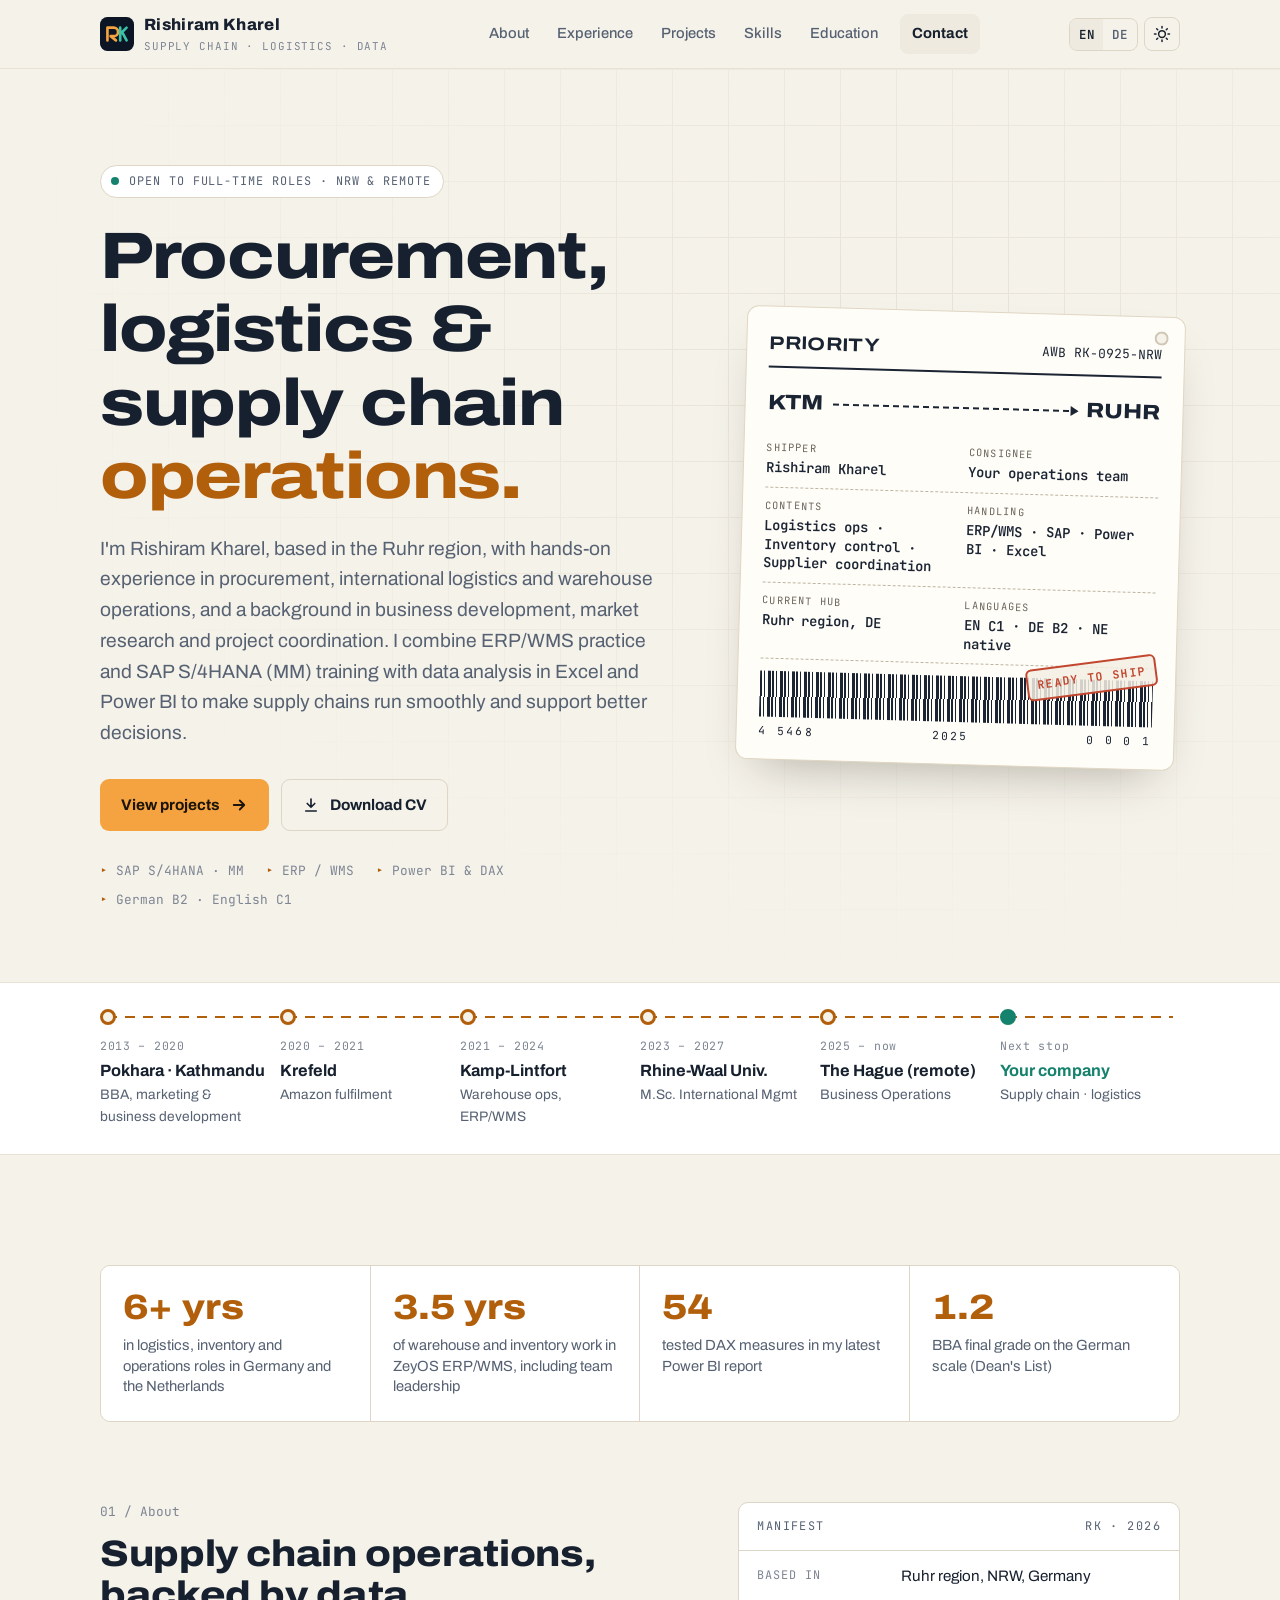
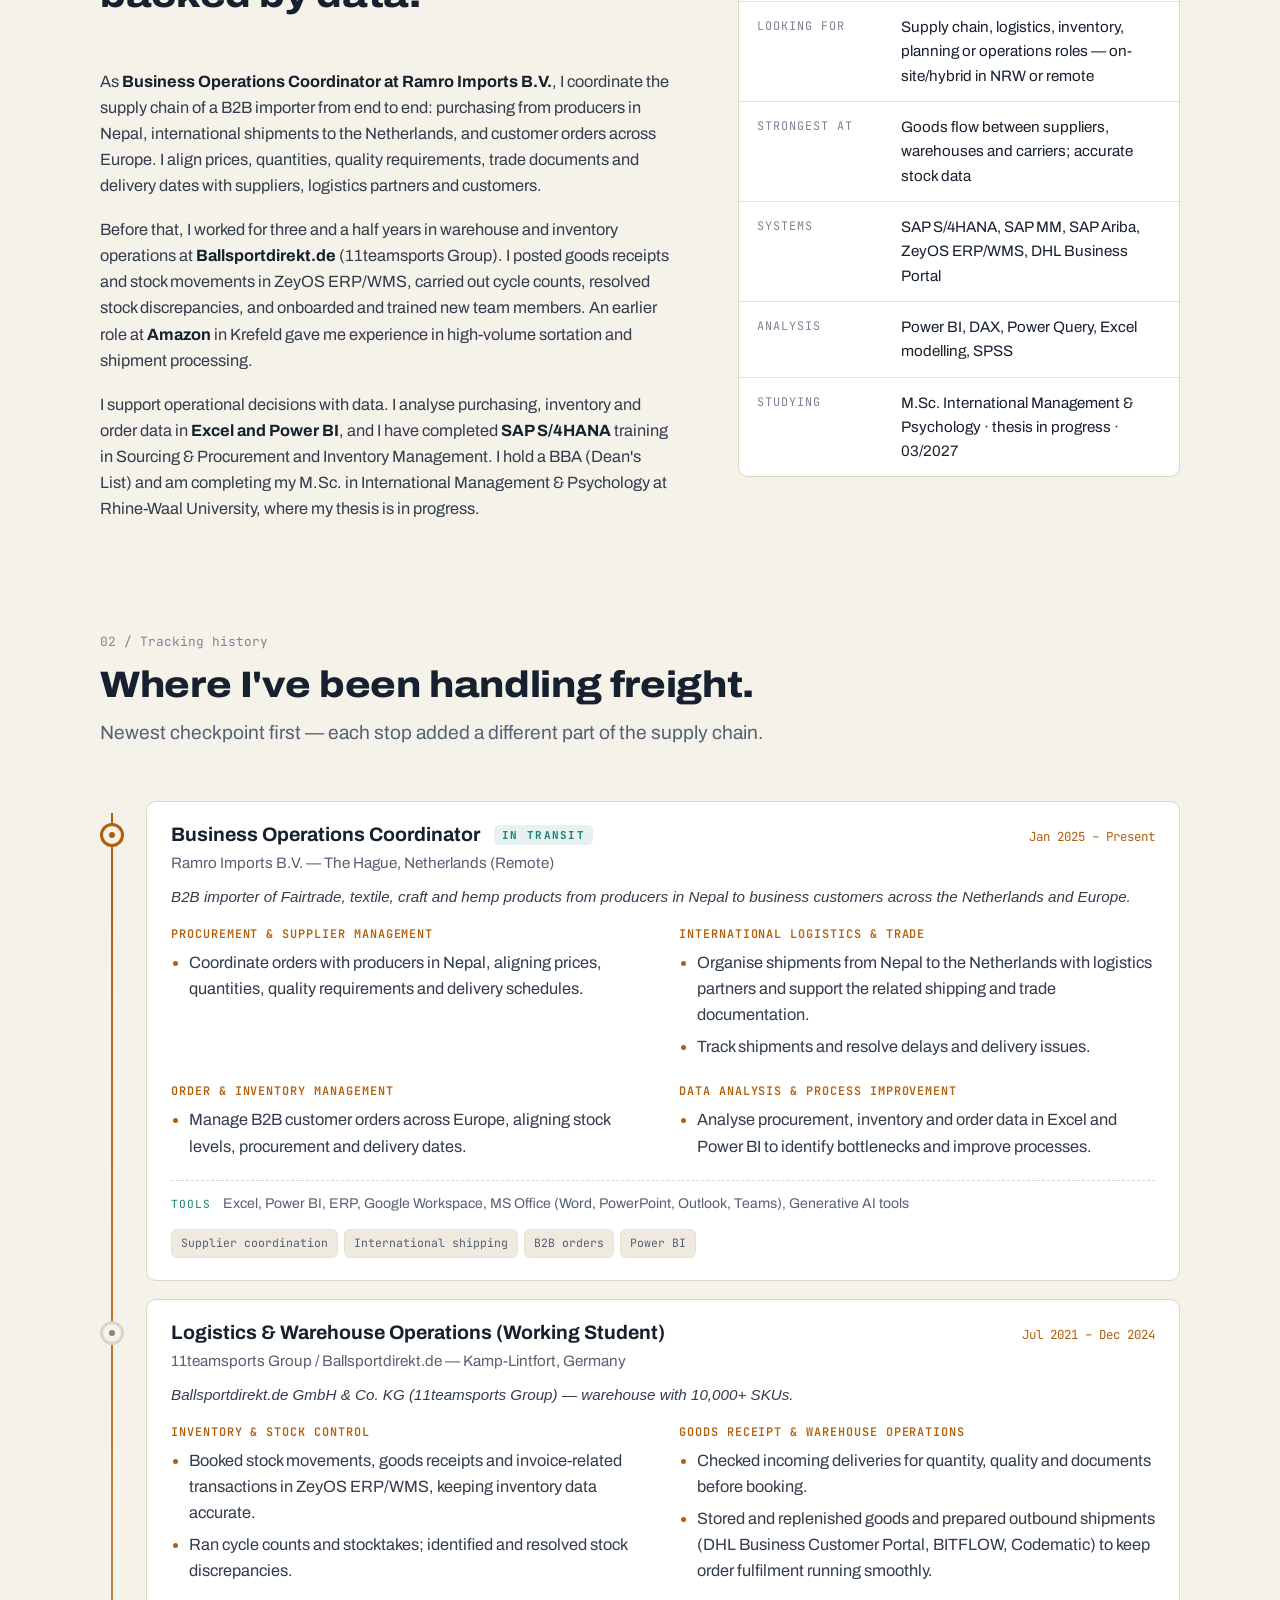
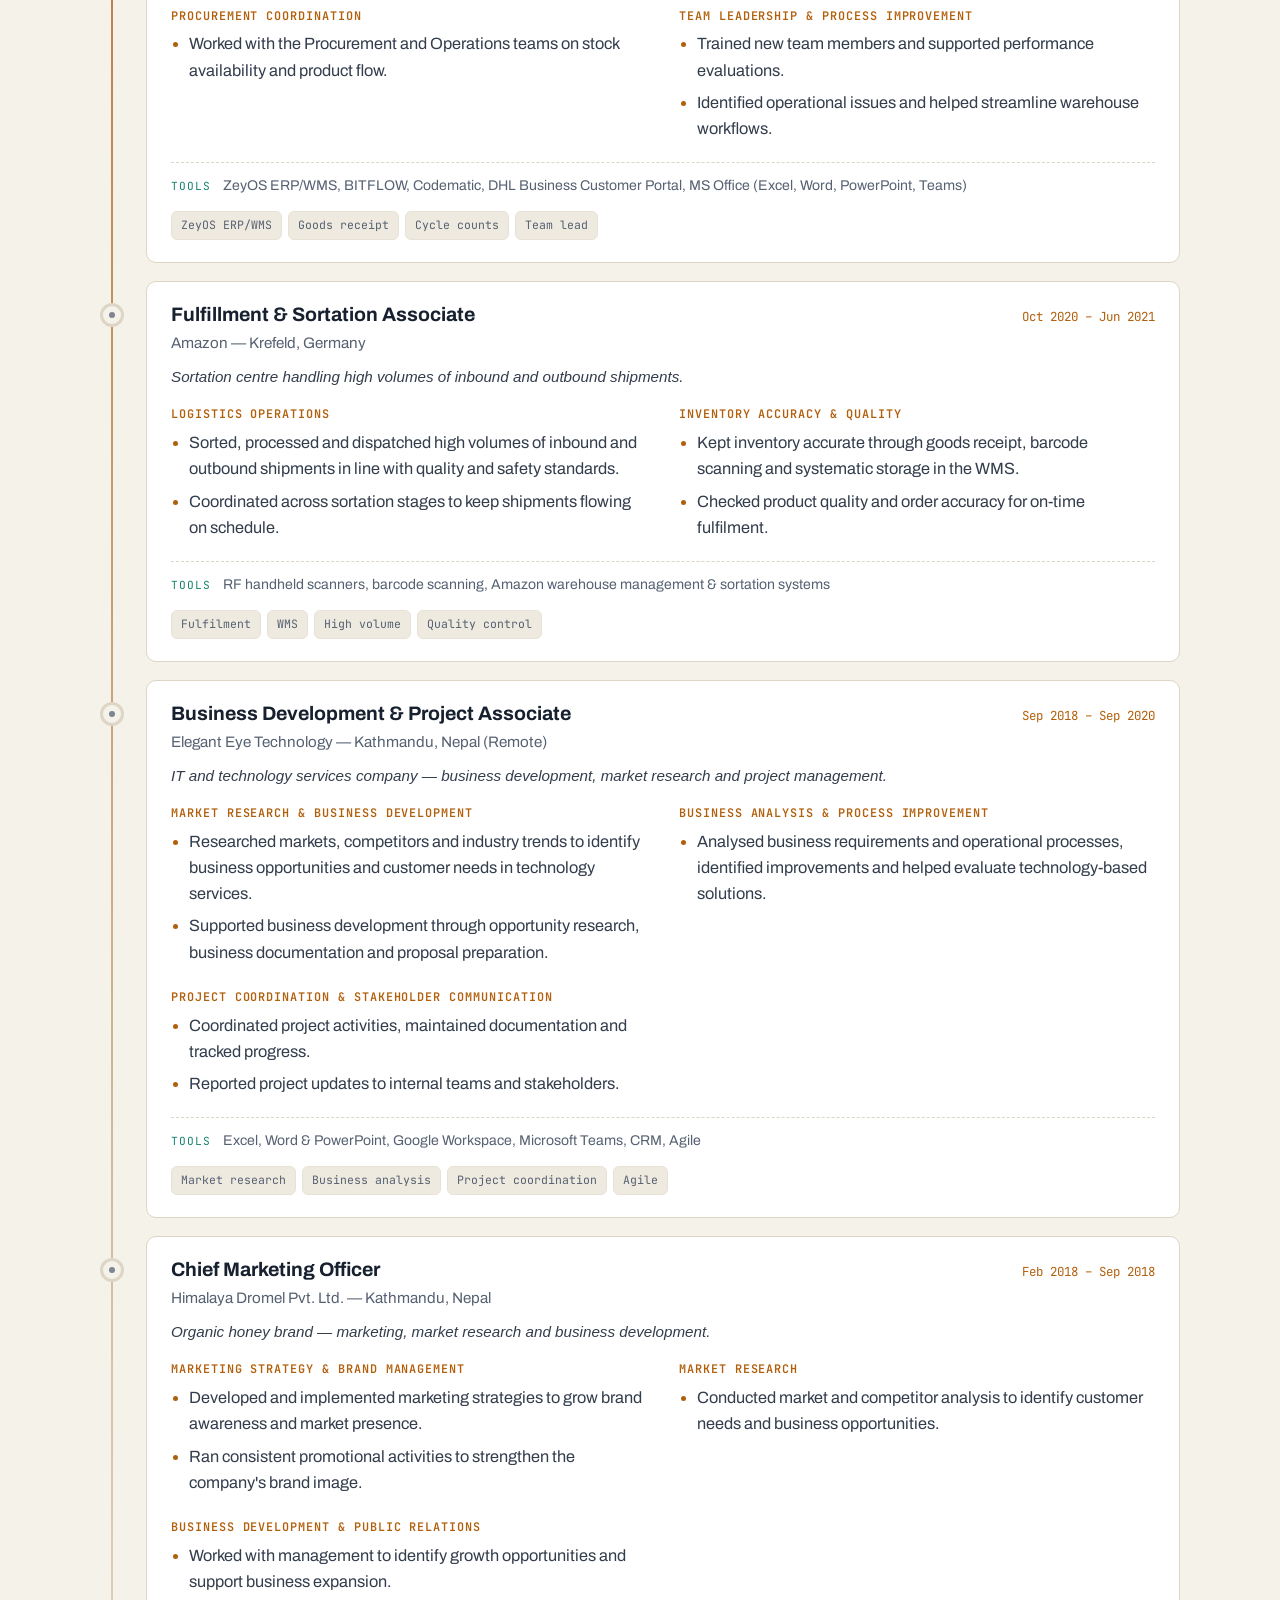
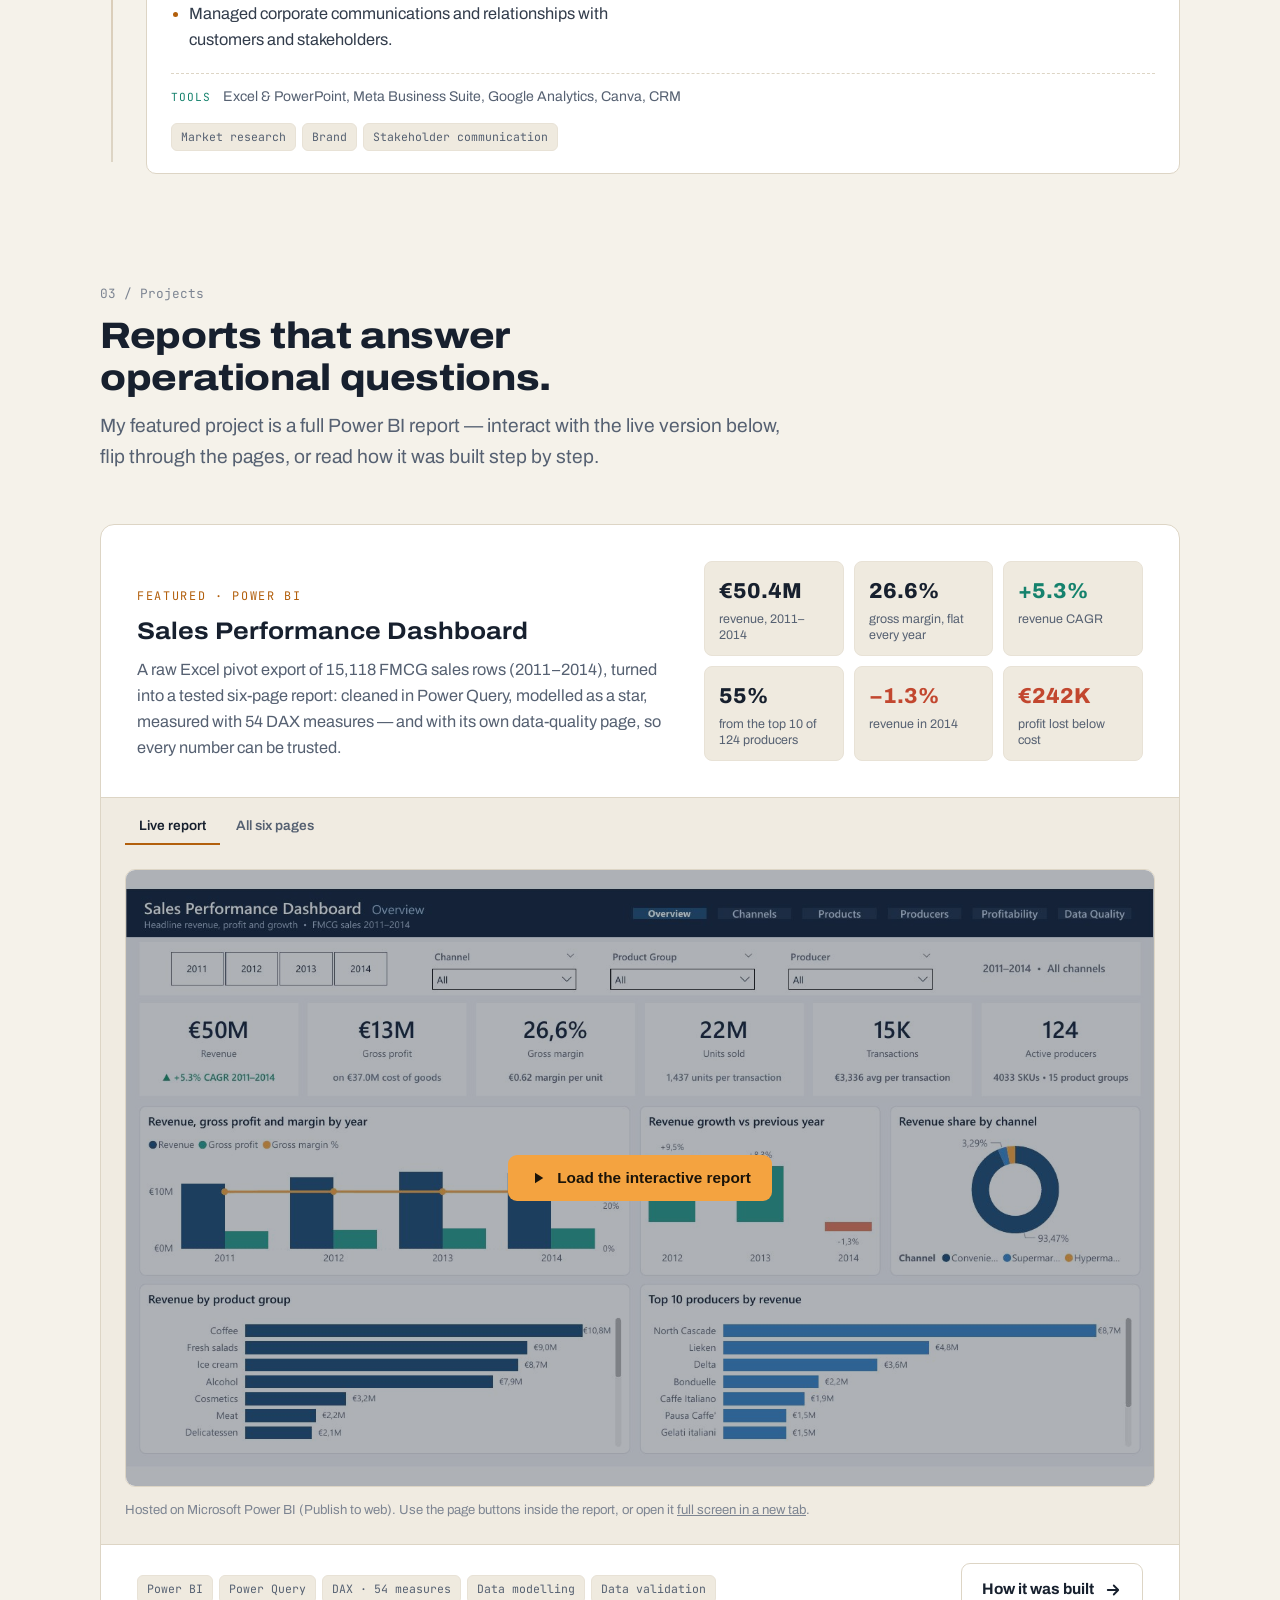
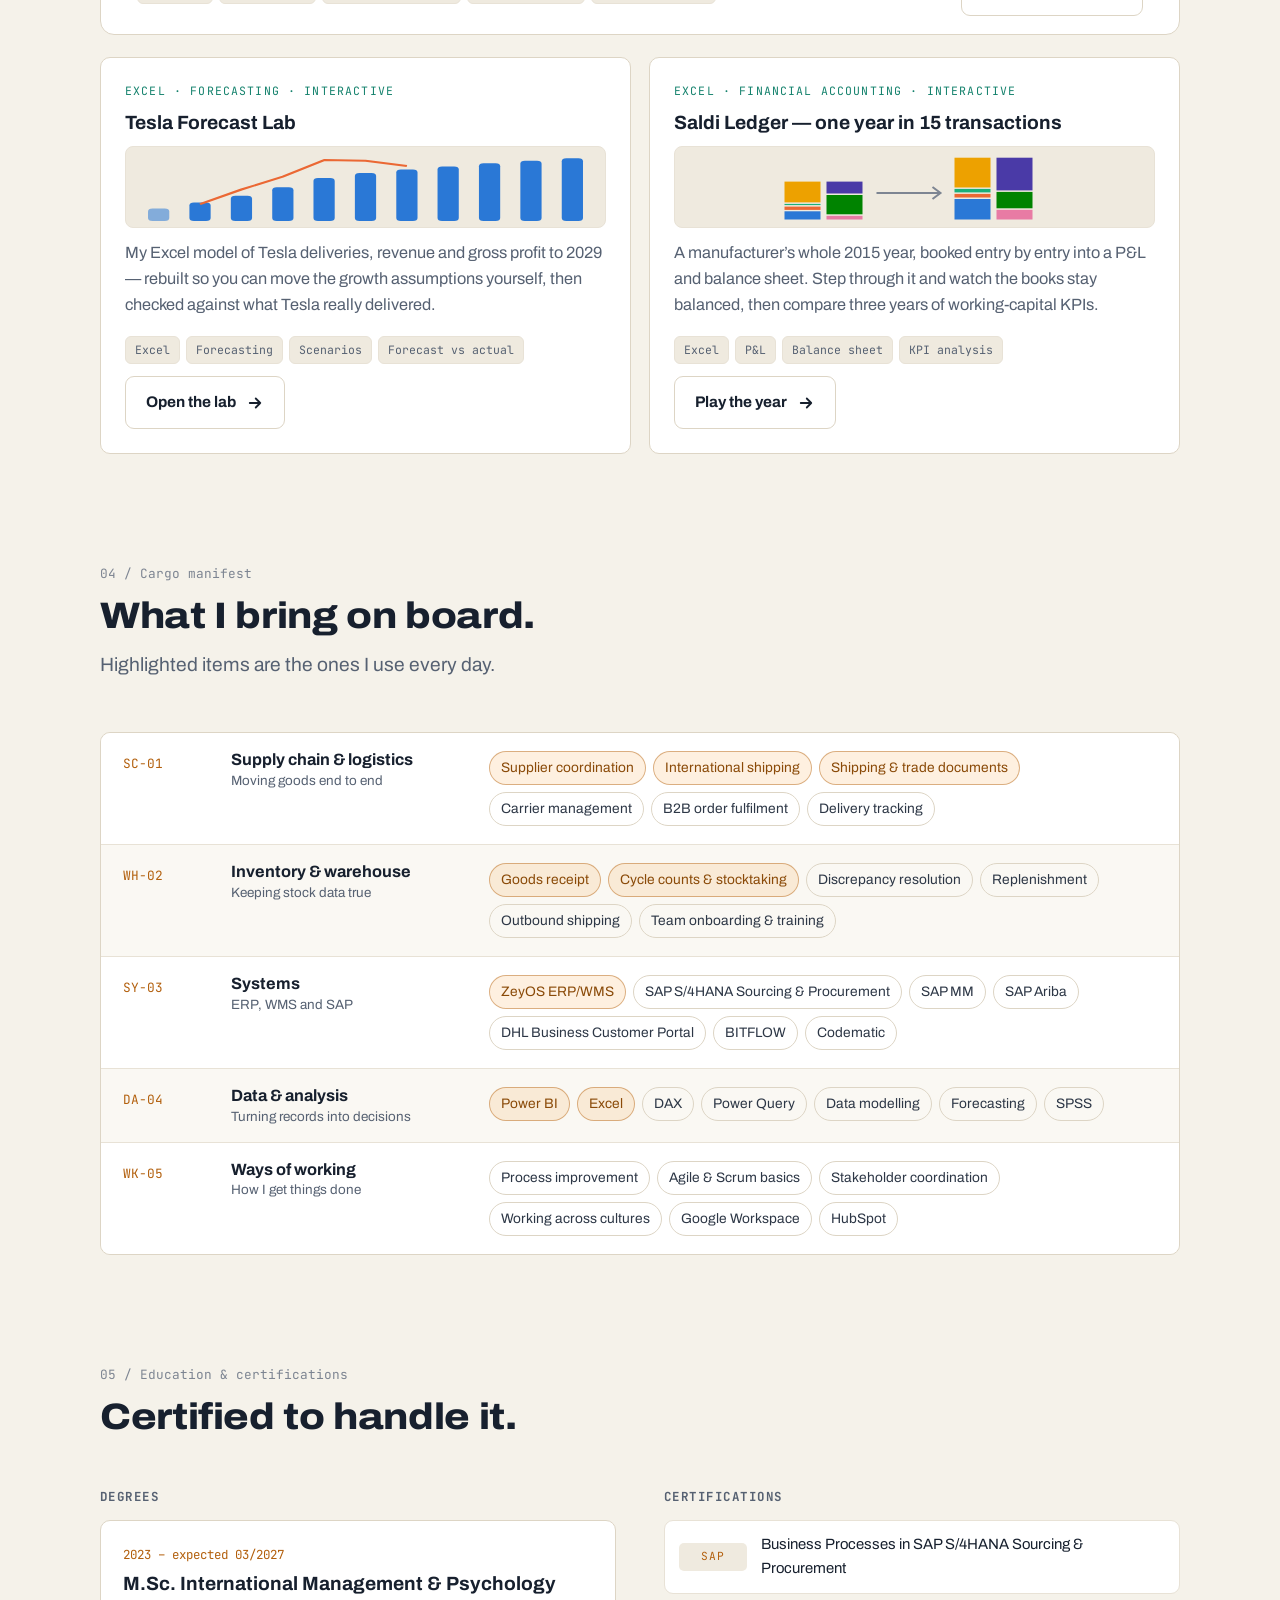
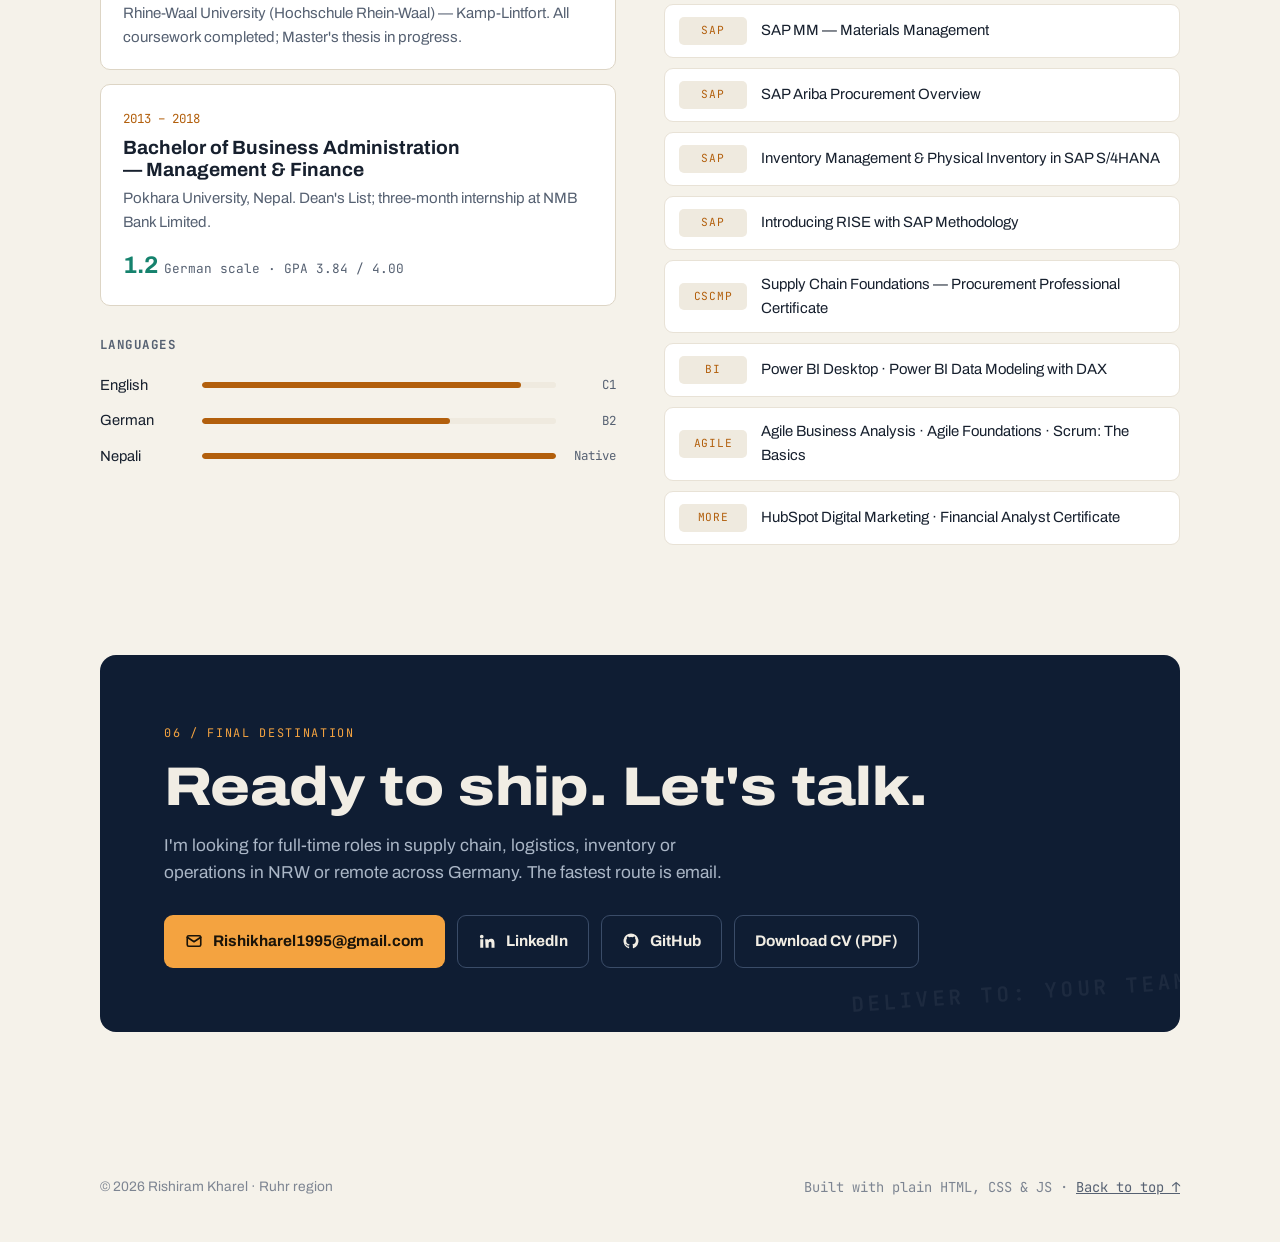
==== commit 6cd0e121: "Update hero heading and intro; Amazon Krefeld only" ====
--- a/index.html
+++ b/index.html
@@ -63,8 +63,8 @@
     <div class="wrap hero-grid">
       <div>
         <span class="status-pill"><span class="dot"></span><span data-l="en">Open to full-time roles · NRW &amp; remote</span><span data-l="de" lang="de">Offen für Vollzeitstellen · NRW &amp; remote</span></span>
-        <h1 id="heroTitle"><span data-l="en">Business operations, logistics and <em>procurement.</em></span><span data-l="de" lang="de">Business Operations, Logistik und <em>Einkauf.</em></span></h1>
-        <p class="lead"><span data-l="en">I'm Rishiram Kharel, a business operations professional based in the Ruhr region with experience in international trade, logistics and supply chain. I combine hands-on ERP/WMS practice and SAP S/4HANA Sourcing &amp; Procurement training with data analysis in Excel and Power BI to improve processes and support decisions.</span><span data-l="de" lang="de">Ich bin Rishiram Kharel, Business-Operations-Spezialist aus dem Ruhrgebiet mit Erfahrung in internationalem Handel, Logistik und Supply Chain. Ich verbinde ERP/WMS-Praxis und Schulungen in SAP S/4HANA Sourcing &amp; Procurement mit Datenanalyse in Excel und Power BI, um Prozesse zu verbessern und Entscheidungen zu unterstützen.</span></p>
+        <h1 id="heroTitle"><span data-l="en">Procurement, logistics &amp; supply chain <em>operations.</em></span><span data-l="de" lang="de">Einkauf, Logistik &amp; Supply Chain <em>Operations.</em></span></h1>
+        <p class="lead"><span data-l="en">I'm Rishiram Kharel, based in the Ruhr region, with hands-on experience in procurement, international logistics and warehouse operations, and a background in business development, market research and project coordination. I combine ERP/WMS practice and SAP S/4HANA (MM) training with data analysis in Excel and Power BI to make supply chains run smoothly and support better decisions.</span><span data-l="de" lang="de">Ich bin Rishiram Kharel aus dem Ruhrgebiet – mit praktischer Erfahrung in Einkauf, internationaler Logistik und Lagerprozessen sowie einem Hintergrund in Business Development, Marktforschung und Projektkoordination. Ich verbinde ERP/WMS-Praxis und Schulungen in SAP S/4HANA (MM) mit Datenanalyse in Excel und Power BI, damit Lieferketten reibungslos laufen und Entscheidungen fundiert getroffen werden.</span></p>
         <div class="hero-actions">
           <a class="btn btn-primary" href="#projects"><span data-l="en">View projects</span><span data-l="de" lang="de">Projekte ansehen</span><svg viewBox="0 0 24 24" fill="none" stroke="currentColor" stroke-width="2.4" stroke-linecap="round" stroke-linejoin="round" aria-hidden="true"><path d="M5 12h14M13 6l6 6-6 6"/></svg></a>
           <a class="btn btn-ghost" data-l="en" href="Rishiram_Kharel_CV.pdf" download><svg viewBox="0 0 24 24" fill="none" stroke="currentColor" stroke-width="2.2" stroke-linecap="round" stroke-linejoin="round" aria-hidden="true"><path d="M12 4v11M7 10l5 5 5-5M5 20h14"/></svg>Download CV</a><a class="btn btn-ghost" data-l="de" href="Rishiram_Kharel_Lebenslauf.pdf" download><svg viewBox="0 0 24 24" fill="none" stroke="currentColor" stroke-width="2.2" stroke-linecap="round" stroke-linejoin="round" aria-hidden="true"><path d="M12 4v11M7 10l5 5 5-5M5 20h14"/></svg>Lebenslauf (PDF)</a>
@@ -109,7 +109,7 @@
     <div class="wrap route-inner">
       <div class="route-track">
         <div class="stop"><div class="pin"></div><span class="when">2013 – 2020</span><span class="where">Pokhara · Kathmandu</span><span class="what"><span data-l="en">BBA, marketing &amp; business development</span><span data-l="de" lang="de">BBA, Marketing &amp; Business Development</span></span></div>
-        <div class="stop"><div class="pin"></div><span class="when">2019 – 2021</span><span class="where">Rheinberg · Krefeld</span><span class="what"><span data-l="en">Amazon fulfilment</span><span data-l="de" lang="de">Amazon Fulfillment</span></span></div>
+        <div class="stop"><div class="pin"></div><span class="when">2020 – 2021</span><span class="where">Krefeld</span><span class="what"><span data-l="en">Amazon fulfilment</span><span data-l="de" lang="de">Amazon Fulfillment</span></span></div>
         <div class="stop"><div class="pin"></div><span class="when">2021 – 2024</span><span class="where">Kamp-Lintfort</span><span class="what"><span data-l="en">Warehouse ops, ERP/WMS</span><span data-l="de" lang="de">Lagerlogistik, ERP/WMS</span></span></div>
         <div class="stop"><div class="pin"></div><span class="when">2023 – 2027</span><span class="where"><span data-l="en">Rhine-Waal Univ.</span><span data-l="de" lang="de">Hochschule Rhein-Waal</span></span><span class="what"><span data-l="en">M.Sc. International Mgmt</span><span data-l="de" lang="de">M.Sc. International Management</span></span></div>
         <div class="stop"><div class="pin"></div><span class="when"><span data-l="en">2025 – now</span><span data-l="de" lang="de">2025 – heute</span></span><span class="where"><span data-l="en">The Hague (remote)</span><span data-l="de" lang="de">Den Haag (remote)</span></span><span class="what">Business Operations</span></div>
@@ -135,7 +135,7 @@
             <h2 id="aboutTitle"><span data-l="en">Supply chain operations, backed by data.</span><span data-l="de" lang="de">Supply-Chain-Praxis, gestützt auf Daten.</span></h2>
           </div>
           <p><span data-l="en">As <strong>Business Operations Coordinator at Ramro Imports B.V.</strong>, I coordinate the supply chain of a B2B importer from end to end: purchasing from producers in Nepal, international shipments to the Netherlands, and customer orders across Europe. I align prices, quantities, quality requirements, trade documents and delivery dates with suppliers, logistics partners and customers.</span><span data-l="de" lang="de">Als <strong>Business Operations Coordinator bei Ramro Imports B.V.</strong> koordiniere ich die Lieferkette eines B2B-Importeurs von Anfang bis Ende: den Einkauf bei Produzenten in Nepal, internationale Sendungen in die Niederlande und Kundenaufträge in ganz Europa. Preise, Mengen, Qualitätsanforderungen, Handelsdokumente und Liefertermine stimme ich mit Lieferanten, Logistikpartnern und Kunden ab.</span></p>
-          <p><span data-l="en">Before that, I worked for three and a half years in warehouse and inventory operations at <strong>Ballsportdirekt.de</strong> (11teamsports Group). I posted goods receipts and stock movements in ZeyOS ERP/WMS, carried out cycle counts, resolved stock discrepancies, and onboarded and trained new team members. Two earlier roles at <strong>Amazon</strong> gave me experience in high-volume fulfilment and sortation.</span><span data-l="de" lang="de">Zuvor war ich dreieinhalb Jahre in der Lager- und Bestandsführung bei <strong>Ballsportdirekt.de</strong> (11teamsports Group) tätig. Dort habe ich Wareneingänge und Warenbewegungen im ZeyOS ERP/WMS gebucht, Inventuren durchgeführt, Bestandsdifferenzen geklärt sowie neue Kolleginnen und Kollegen eingearbeitet und geschult. Zwei frühere Stationen bei <strong>Amazon</strong> haben mir Erfahrung in Fulfillment und Sortierung mit hohen Volumina vermittelt.</span></p>
+          <p><span data-l="en">Before that, I worked for three and a half years in warehouse and inventory operations at <strong>Ballsportdirekt.de</strong> (11teamsports Group). I posted goods receipts and stock movements in ZeyOS ERP/WMS, carried out cycle counts, resolved stock discrepancies, and onboarded and trained new team members. An earlier role at <strong>Amazon</strong> in Krefeld gave me experience in high-volume sortation and shipment processing.</span><span data-l="de" lang="de">Zuvor war ich dreieinhalb Jahre in der Lager- und Bestandsführung bei <strong>Ballsportdirekt.de</strong> (11teamsports Group) tätig. Dort habe ich Wareneingänge und Warenbewegungen im ZeyOS ERP/WMS gebucht, Inventuren durchgeführt, Bestandsdifferenzen geklärt sowie neue Kolleginnen und Kollegen eingearbeitet und geschult. Eine frühere Station bei <strong>Amazon</strong> in Krefeld hat mir Erfahrung in Sortierung und Versandabwicklung mit hohen Volumina vermittelt.</span></p>
           <p><span data-l="en">I support operational decisions with data. I analyse purchasing, inventory and order data in <strong>Excel and Power BI</strong>, and I have completed <strong>SAP S/4HANA</strong> training in Sourcing &amp; Procurement and Inventory Management. I hold a BBA (Dean's List) and am completing my M.Sc. in International Management &amp; Psychology at Rhine-Waal University, where my thesis is in progress.</span><span data-l="de" lang="de">Operative Entscheidungen stütze ich auf Daten. Einkaufs-, Bestands- und Auftragsdaten werte ich in <strong>Excel und Power BI</strong> aus; in <strong>SAP S/4HANA</strong> habe ich Schulungen in Sourcing &amp; Procurement und Inventory Management abgeschlossen. Ich habe einen BBA (Dean's List) und schließe derzeit meinen M.Sc. in International Management &amp; Psychology an der Hochschule Rhein-Waal ab; die Masterarbeit ist in Bearbeitung.</span></p>
         </div>
 
@@ -232,10 +232,10 @@
           <div class="cp-card">
             <div class="cp-top">
               <h3><span data-l="en">Fulfillment &amp; Sortation Associate</span><span data-l="de" lang="de">Fulfillment &amp; Sortation Associate</span></h3>
-              <span class="cp-when"><span data-l="en">Aug–Dec 2019 · Oct 2020 – Jun 2021</span><span data-l="de" lang="de">Aug.–Dez. 2019 · Okt. 2020 – Juni 2021</span></span>
-            </div>
-            <p class="cp-org"><span data-l="en">Amazon — Rheinberg &amp; Krefeld, Germany</span><span data-l="de" lang="de">Amazon — Rheinberg &amp; Krefeld, Deutschland</span></p>
-            <p class="cp-intro"><span data-l="en">Fulfilment and sortation centres handling high volumes of inbound and outbound shipments.</span><span data-l="de" lang="de">Fulfillment- und Sortierzentren mit hohem Sendungsvolumen im Ein- und Ausgang.</span></p>
+              <span class="cp-when"><span data-l="en">Oct 2020 – Jun 2021</span><span data-l="de" lang="de">Okt. 2020 – Juni 2021</span></span>
+            </div>
+            <p class="cp-org"><span data-l="en">Amazon — Krefeld, Germany</span><span data-l="de" lang="de">Amazon — Krefeld, Deutschland</span></p>
+            <p class="cp-intro"><span data-l="en">Sortation centre handling high volumes of inbound and outbound shipments.</span><span data-l="de" lang="de">Sortierzentrum mit hohem Sendungsvolumen im Ein- und Ausgang.</span></p>
             <div class="cp-groups">
               <div class="cp-group">
                 <h4 class="cp-label"><span data-l="en">Logistics Operations</span><span data-l="de" lang="de">Logistikprozesse</span></h4>
--- a/style.css
+++ b/style.css
@@ -313,6 +313,12 @@
 .cp-card ul { margin: 14px 0 0; padding-left: 18px; color: var(--body-text); }
 .cp-card li { margin-bottom: 6px; }
 .cp-card li::marker { color: var(--amber); }
+.cp-intro { margin-top: 10px; color: var(--body-text); font-size: 0.95rem; font-style: italic; }
+.cp-groups { display: grid; grid-template-columns: repeat(2, minmax(0, 1fr)); gap: 16px 32px; margin-top: 16px; }
+.cp-group ul { margin-top: 6px; }
+.cp-label { font-family: var(--mono); font-size: 0.74rem; font-weight: 600; letter-spacing: 0.08em; text-transform: uppercase; color: var(--amber); margin: 0; }
+.cp-tools { margin-top: 14px; padding-top: 12px; border-top: 1px dashed var(--line); font-size: 0.88rem; color: var(--muted); }
+.cp-tools-label { font-family: var(--mono); font-size: 0.7rem; letter-spacing: 0.1em; text-transform: uppercase; color: var(--teal); margin-right: 8px; }
 .tags { display: flex; flex-wrap: wrap; gap: 6px; margin-top: 14px; }
 .tag { font-family: var(--mono); font-size: 0.72rem; padding: 4px 9px; border-radius: 6px; background: var(--raised); color: var(--muted); border: 1px solid var(--line-soft); }
 .cp-status { font-family: var(--mono); font-size: 0.68rem; letter-spacing: 0.12em; text-transform: uppercase; padding: 3px 8px; border-radius: 5px; margin-left: 10px; vertical-align: middle; background: var(--teal-soft); color: var(--teal); }
@@ -693,6 +699,7 @@
   .lang { grid-template-columns: 70px 1fr auto; }
   .cp-when { white-space: normal; }
   .cp-card { padding: 18px; }
+  .cp-groups { grid-template-columns: 1fr; }
   .checkpoint { padding-left: 38px; }
 }
 @media (prefers-reduced-motion: reduce) {
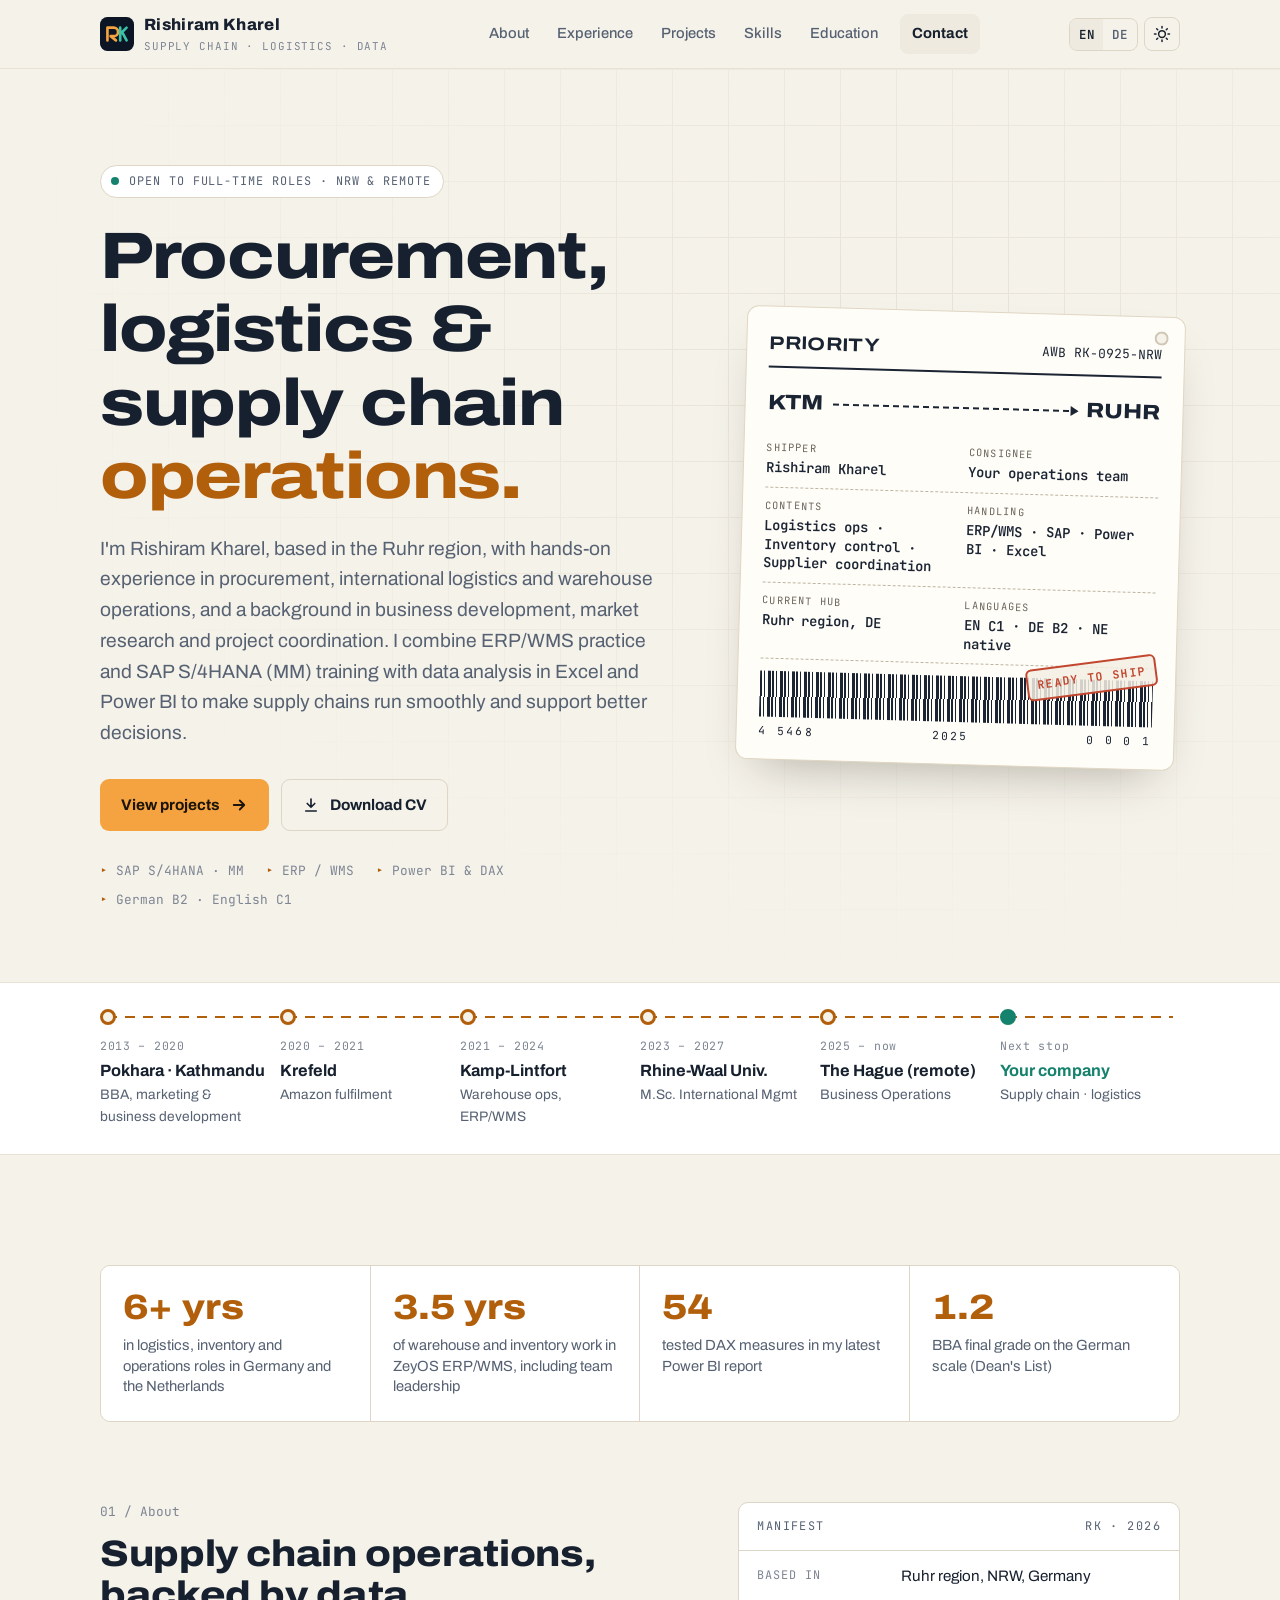
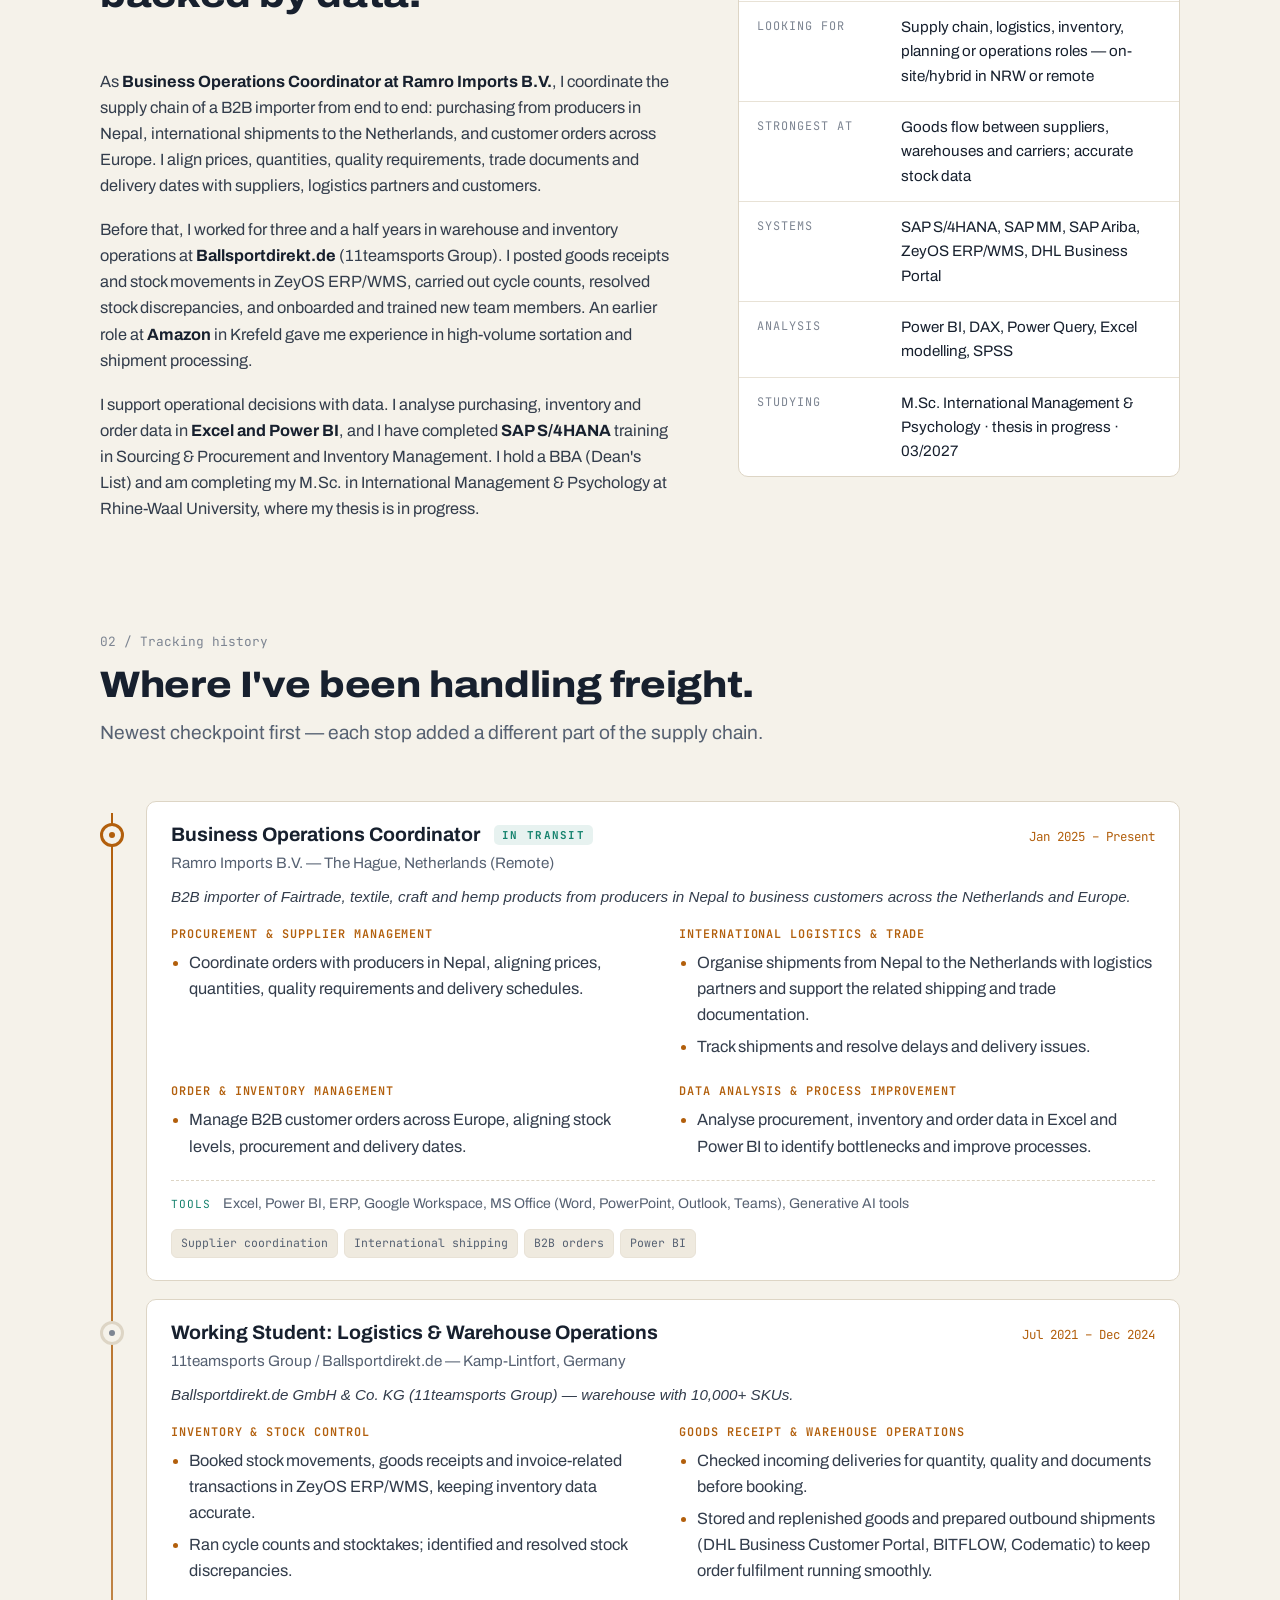
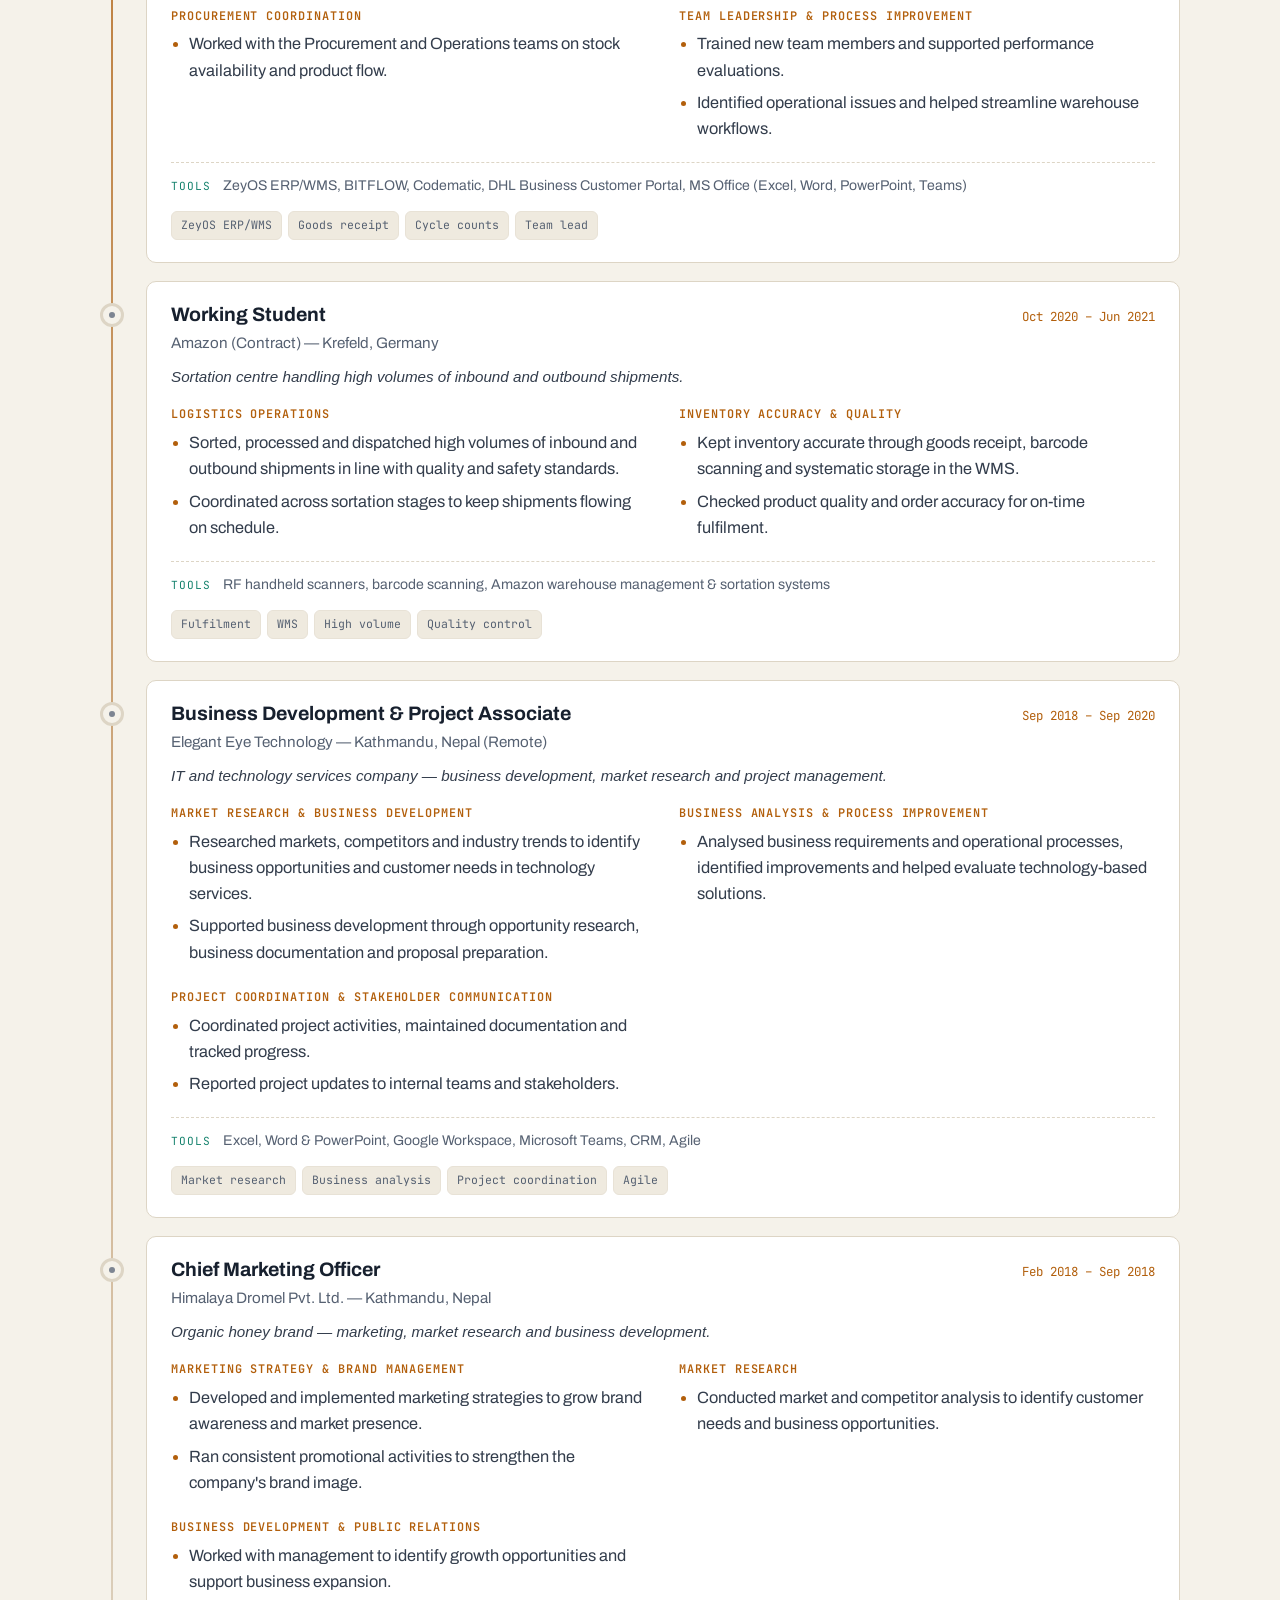
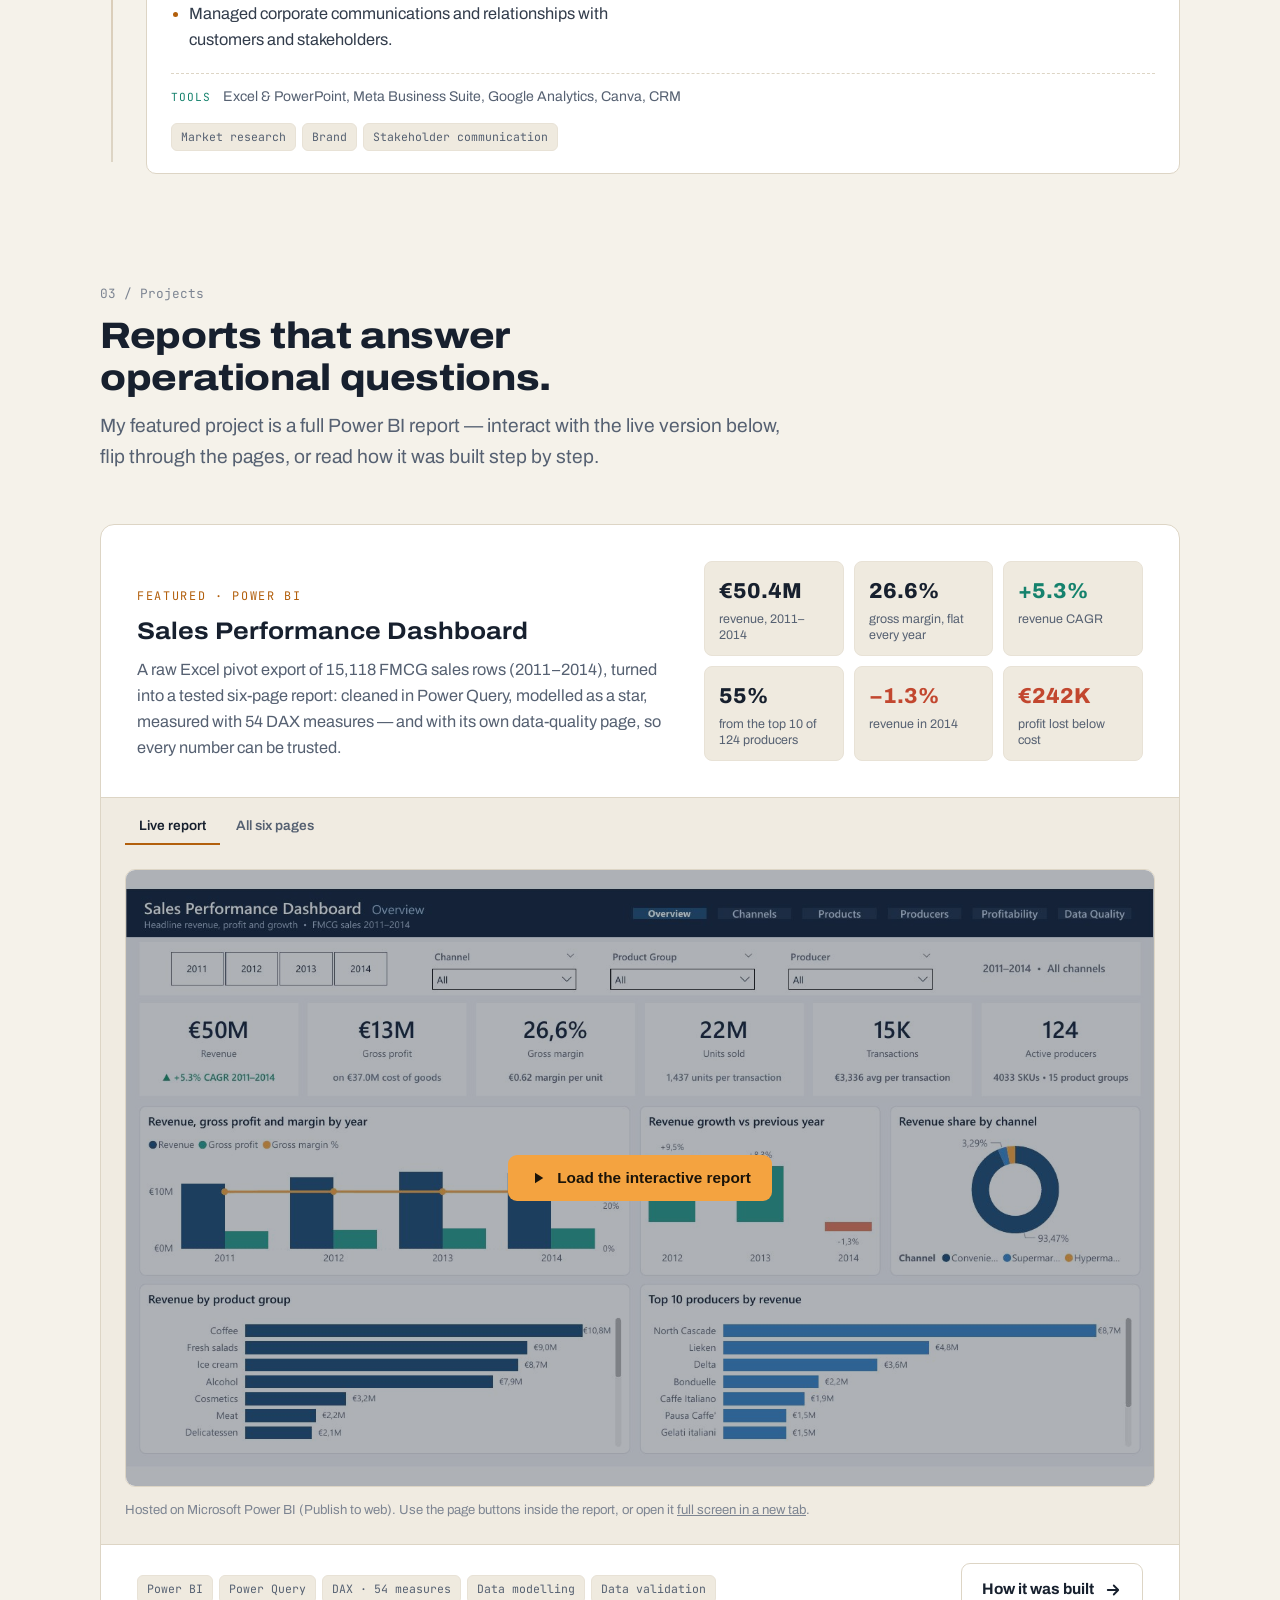
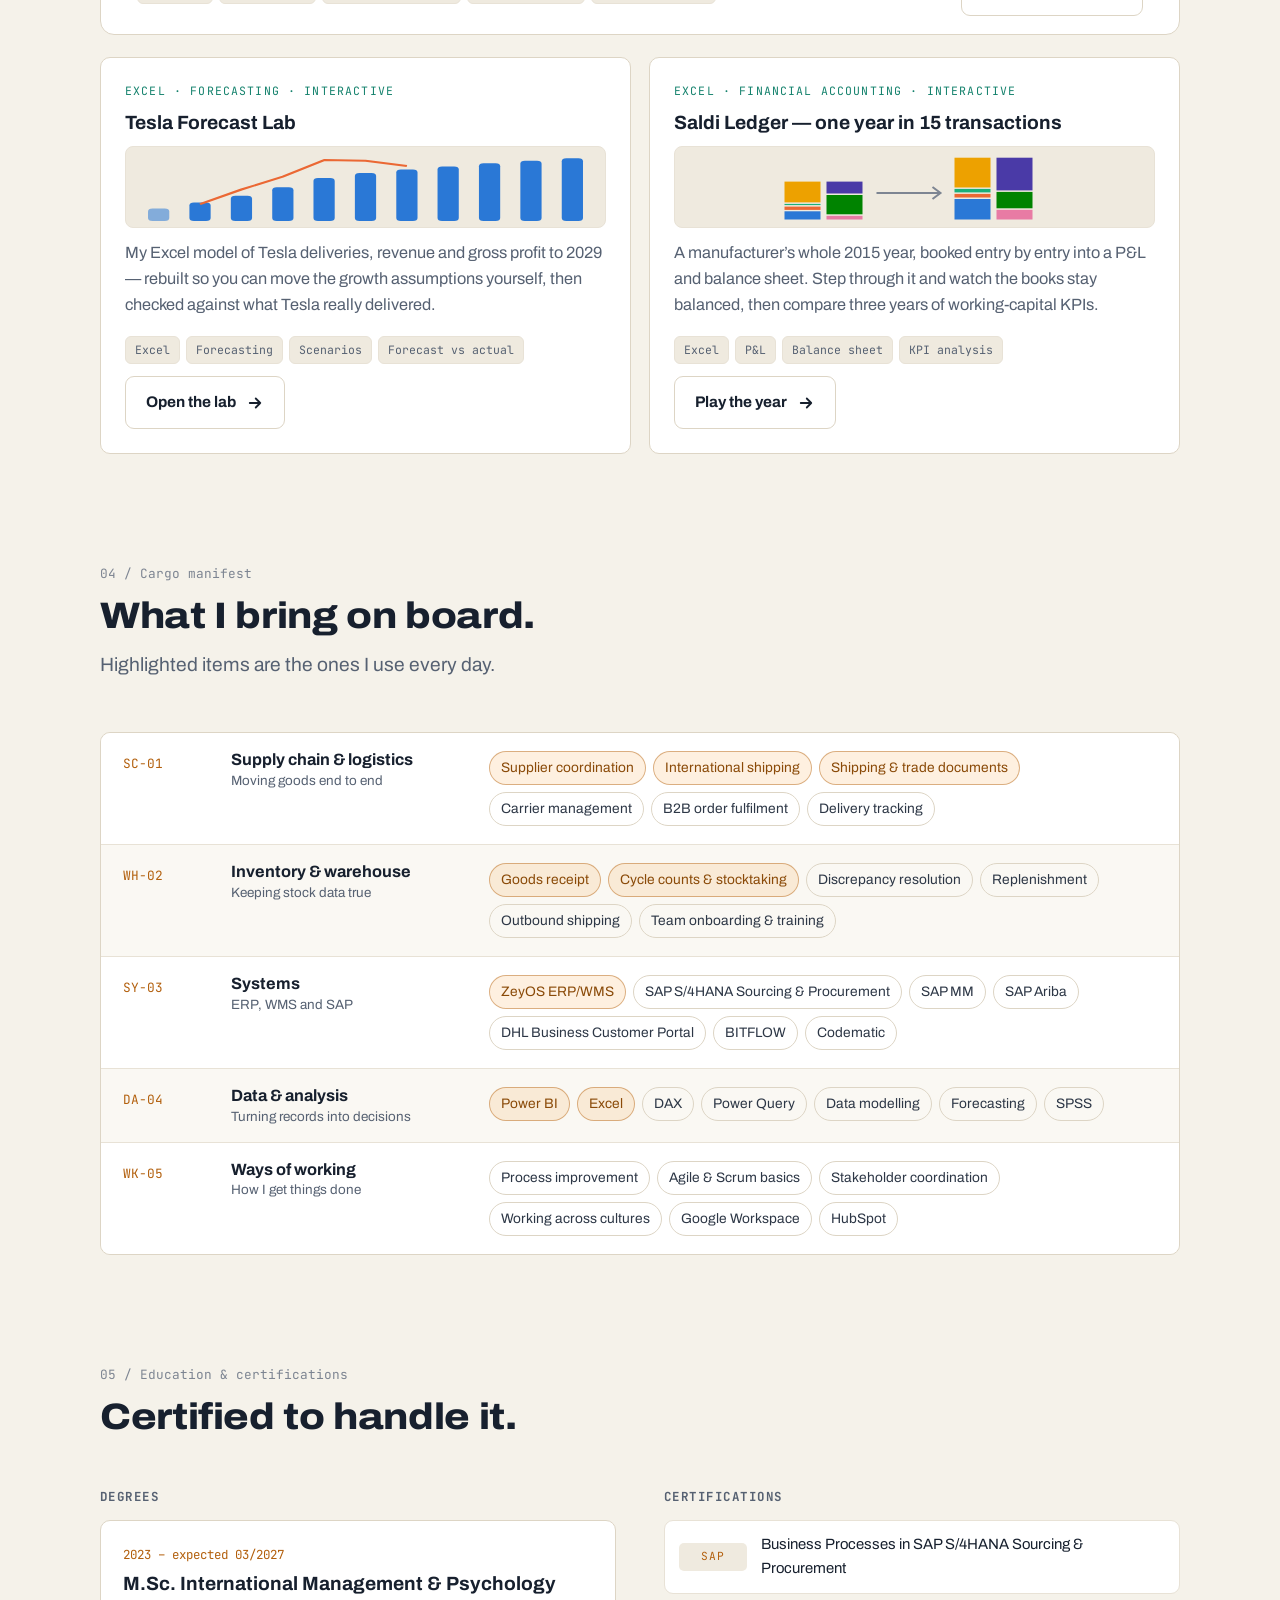
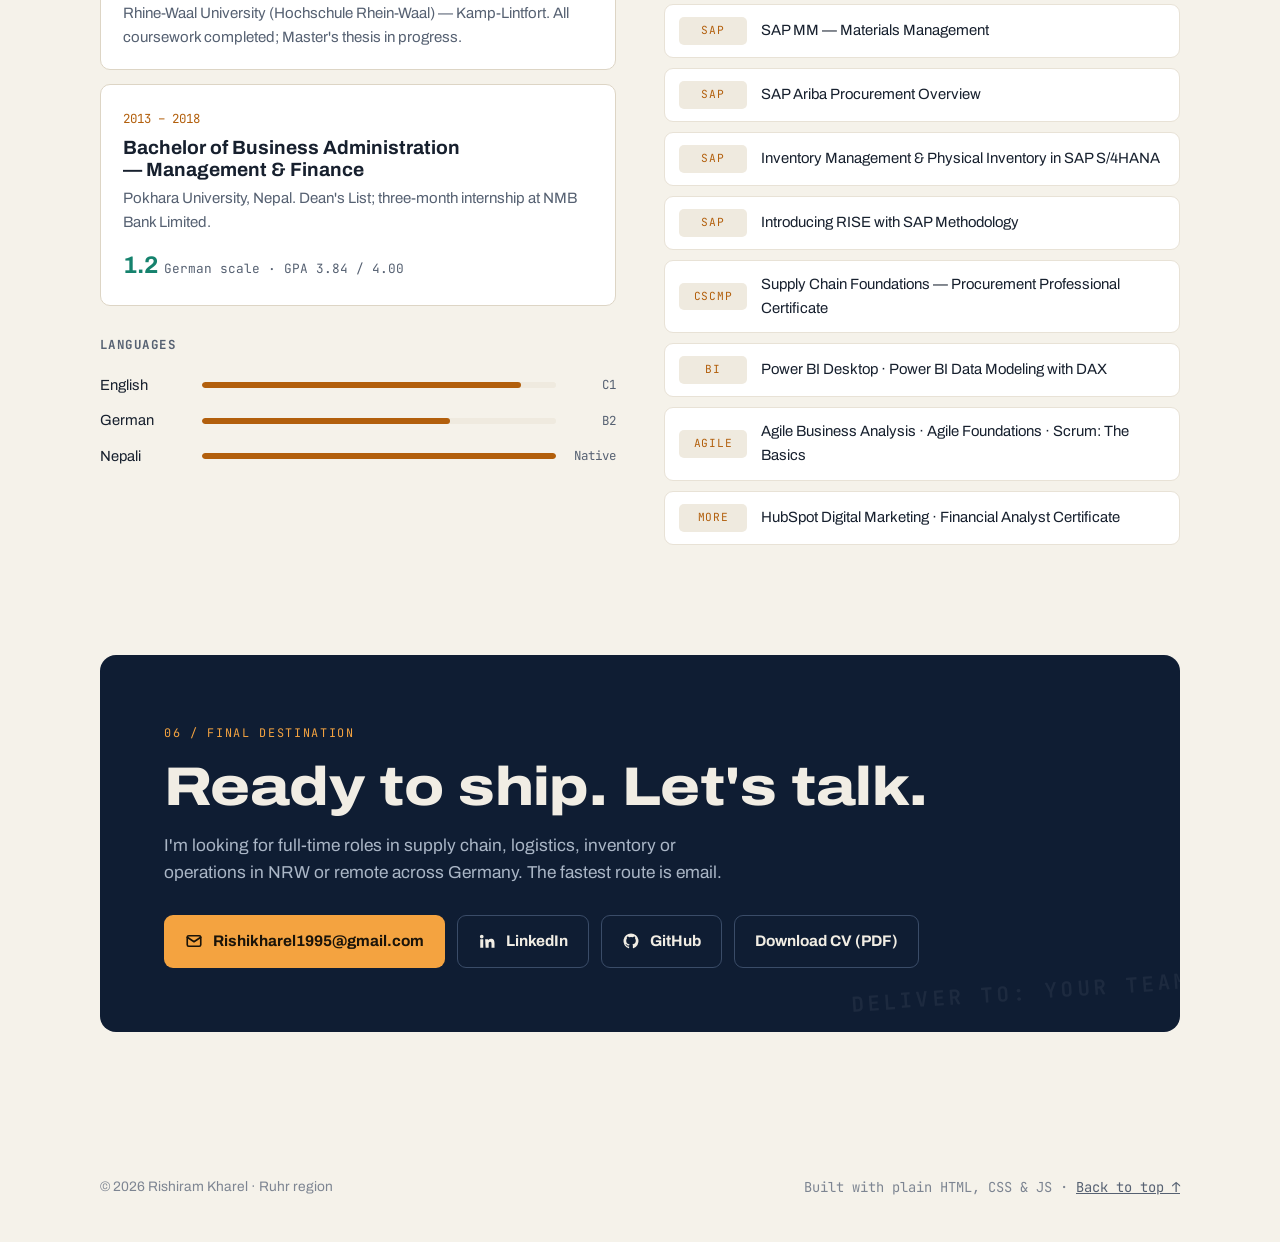
==== commit 9c43e5b8: "Match job titles to LinkedIn" ====
--- a/index.html
+++ b/index.html
@@ -200,7 +200,7 @@
           <span class="node" aria-hidden="true"></span>
           <div class="cp-card">
             <div class="cp-top">
-              <h3><span data-l="en">Logistics &amp; Warehouse Operations (Working Student)</span><span data-l="de" lang="de">Logistics &amp; Warehouse Operations (Werkstudent)</span></h3>
+              <h3><span data-l="en">Working Student: Logistics &amp; Warehouse Operations</span><span data-l="de" lang="de">Werkstudent: Logistics &amp; Warehouse Operations</span></h3>
               <span class="cp-when"><span data-l="en">Jul 2021 – Dec 2024</span><span data-l="de" lang="de">Juli 2021 – Dez. 2024</span></span>
             </div>
             <p class="cp-org"><span data-l="en">11teamsports Group / Ballsportdirekt.de — Kamp-Lintfort, Germany</span><span data-l="de" lang="de">11teamsports Group / Ballsportdirekt.de — Kamp-Lintfort, Deutschland</span></p>
@@ -231,10 +231,10 @@
           <span class="node" aria-hidden="true"></span>
           <div class="cp-card">
             <div class="cp-top">
-              <h3><span data-l="en">Fulfillment &amp; Sortation Associate</span><span data-l="de" lang="de">Fulfillment &amp; Sortation Associate</span></h3>
+              <h3><span data-l="en">Working Student</span><span data-l="de" lang="de">Werkstudent</span></h3>
               <span class="cp-when"><span data-l="en">Oct 2020 – Jun 2021</span><span data-l="de" lang="de">Okt. 2020 – Juni 2021</span></span>
             </div>
-            <p class="cp-org"><span data-l="en">Amazon — Krefeld, Germany</span><span data-l="de" lang="de">Amazon — Krefeld, Deutschland</span></p>
+            <p class="cp-org"><span data-l="en">Amazon (Contract) — Krefeld, Germany</span><span data-l="de" lang="de">Amazon (befristet) — Krefeld, Deutschland</span></p>
             <p class="cp-intro"><span data-l="en">Sortation centre handling high volumes of inbound and outbound shipments.</span><span data-l="de" lang="de">Sortierzentrum mit hohem Sendungsvolumen im Ein- und Ausgang.</span></p>
             <div class="cp-groups">
               <div class="cp-group">
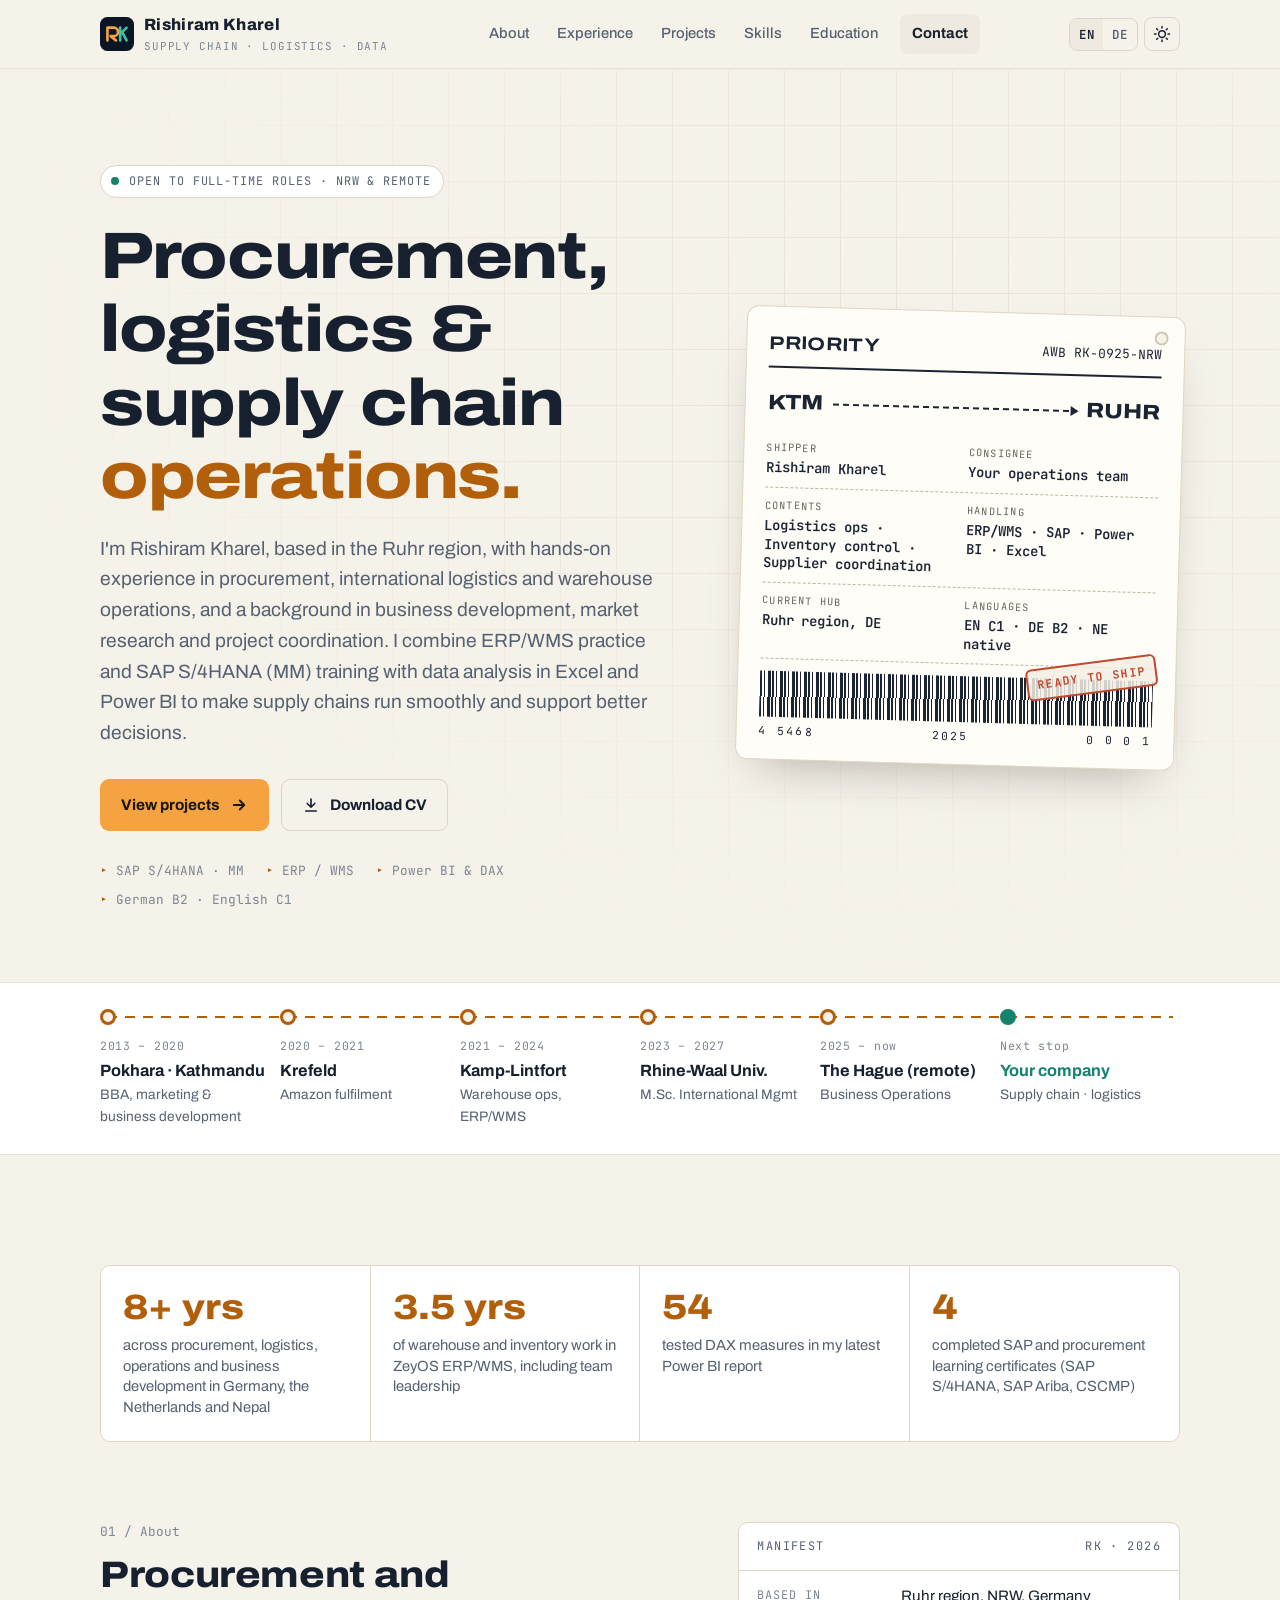
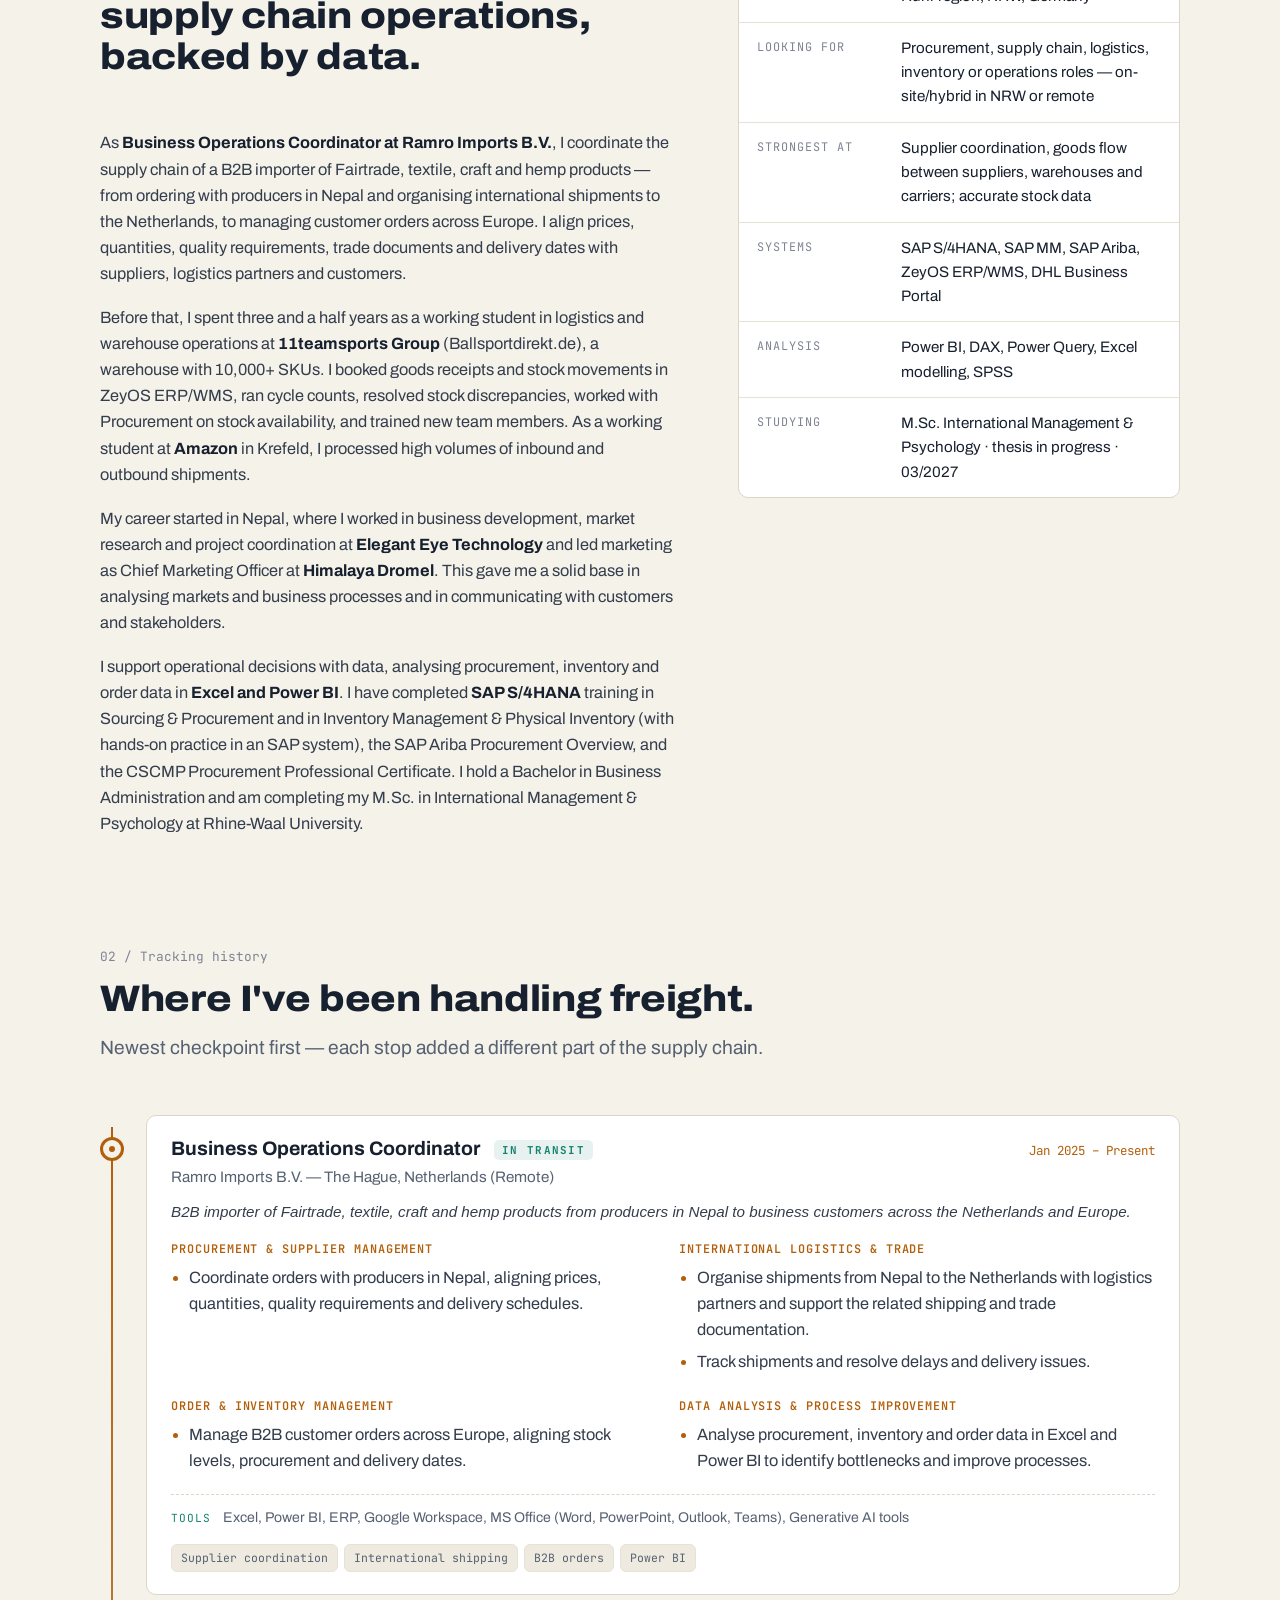
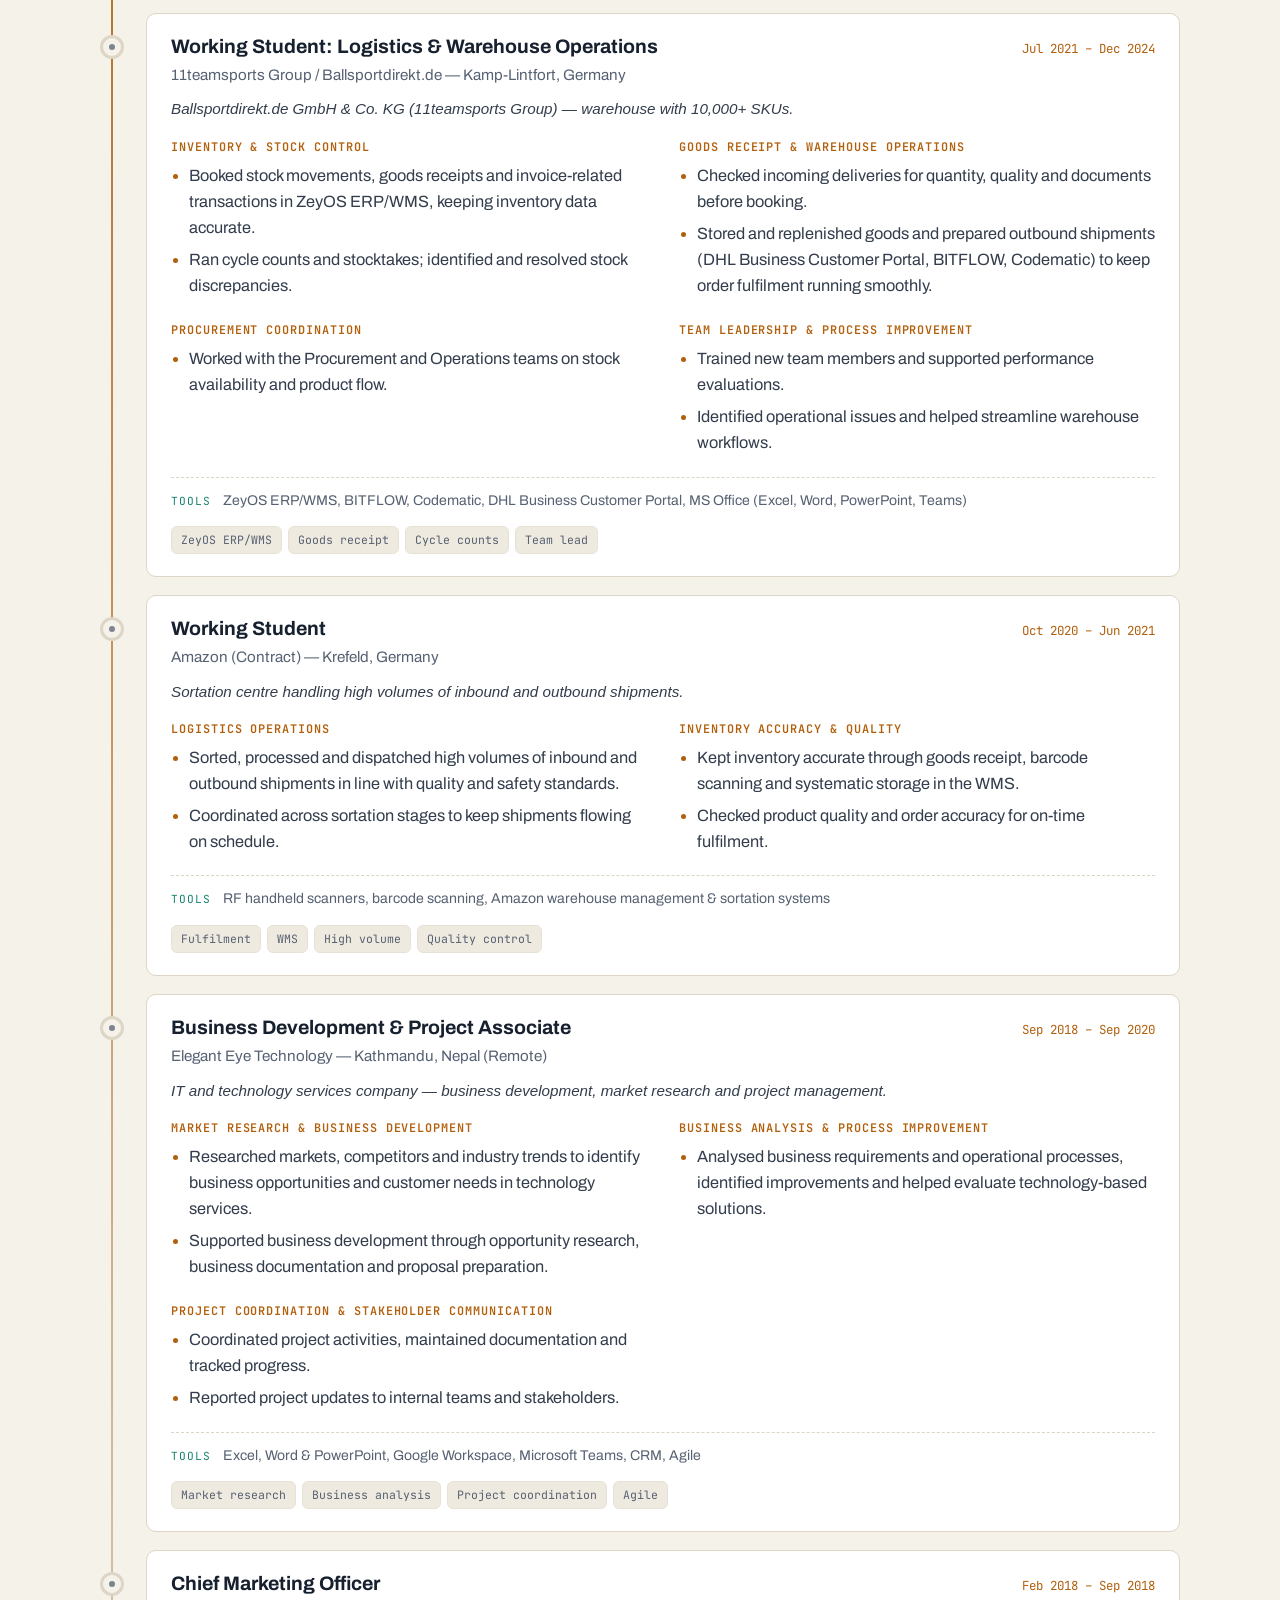
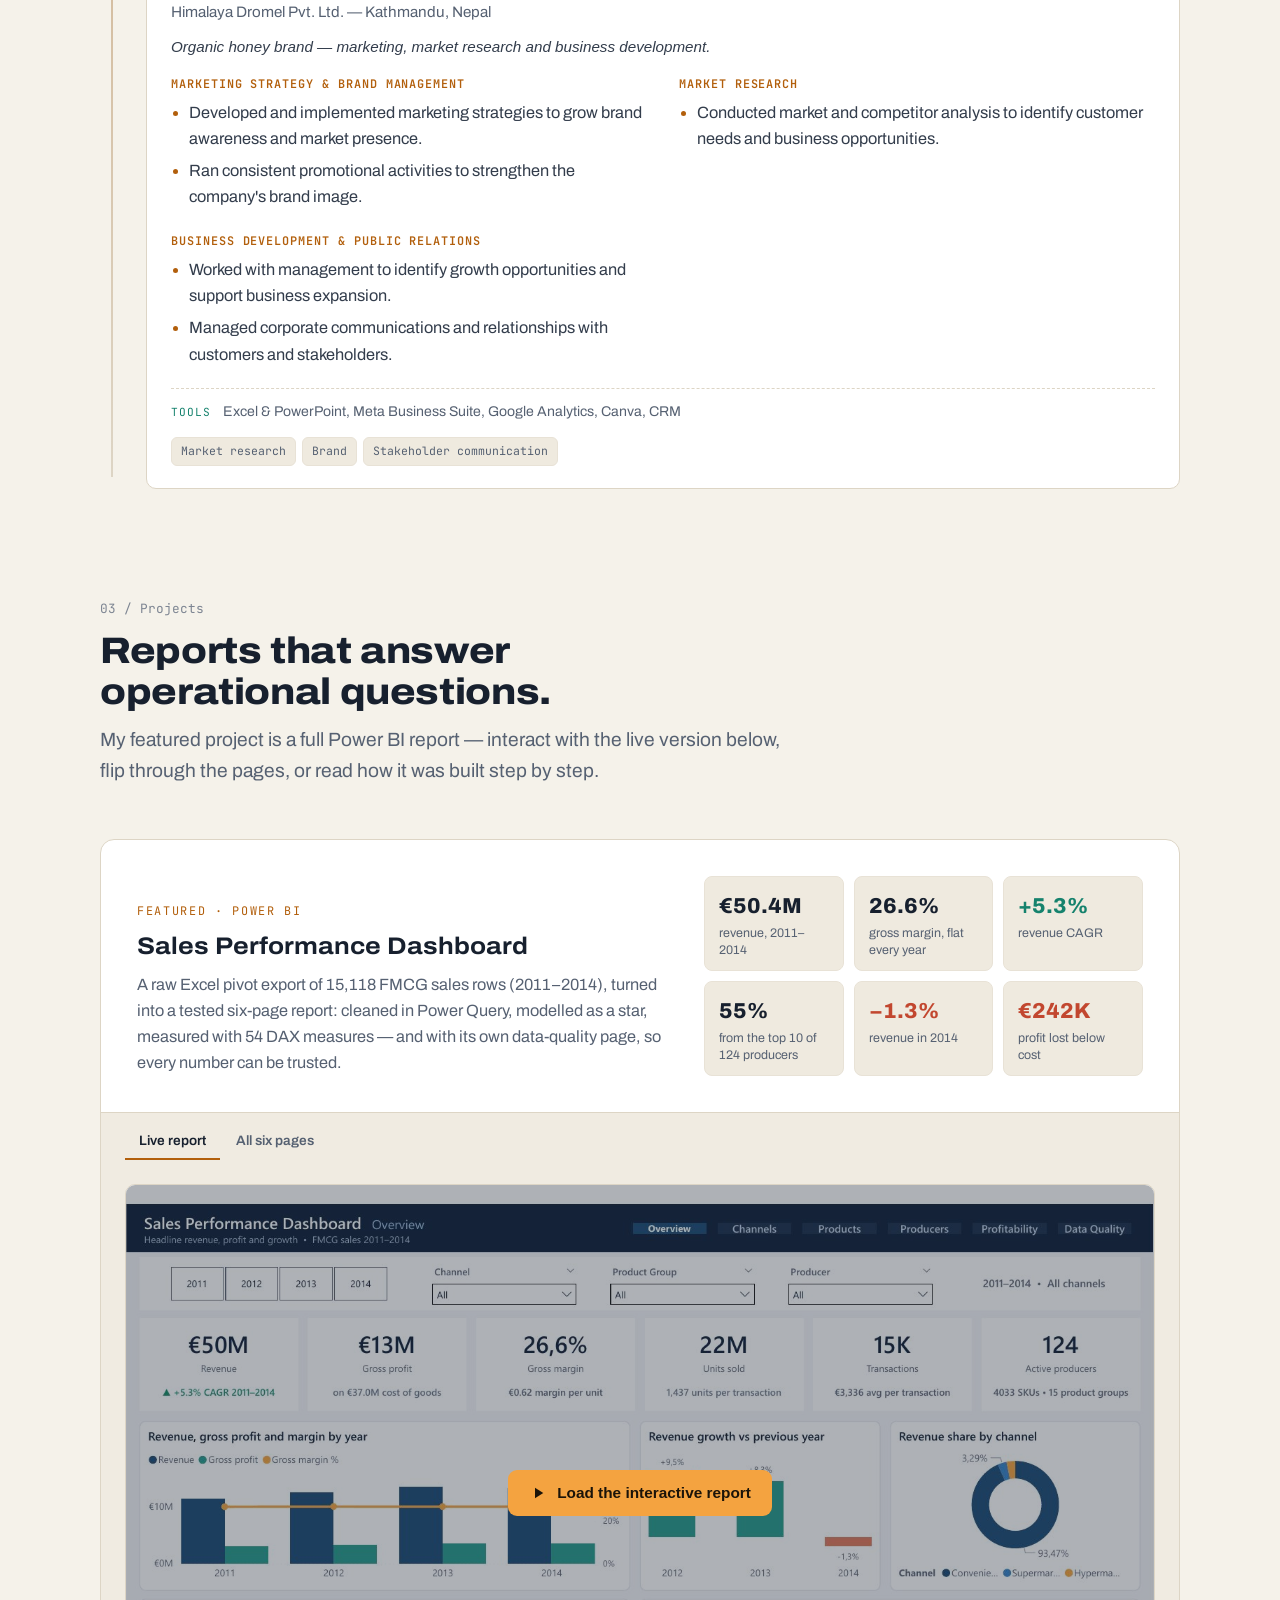
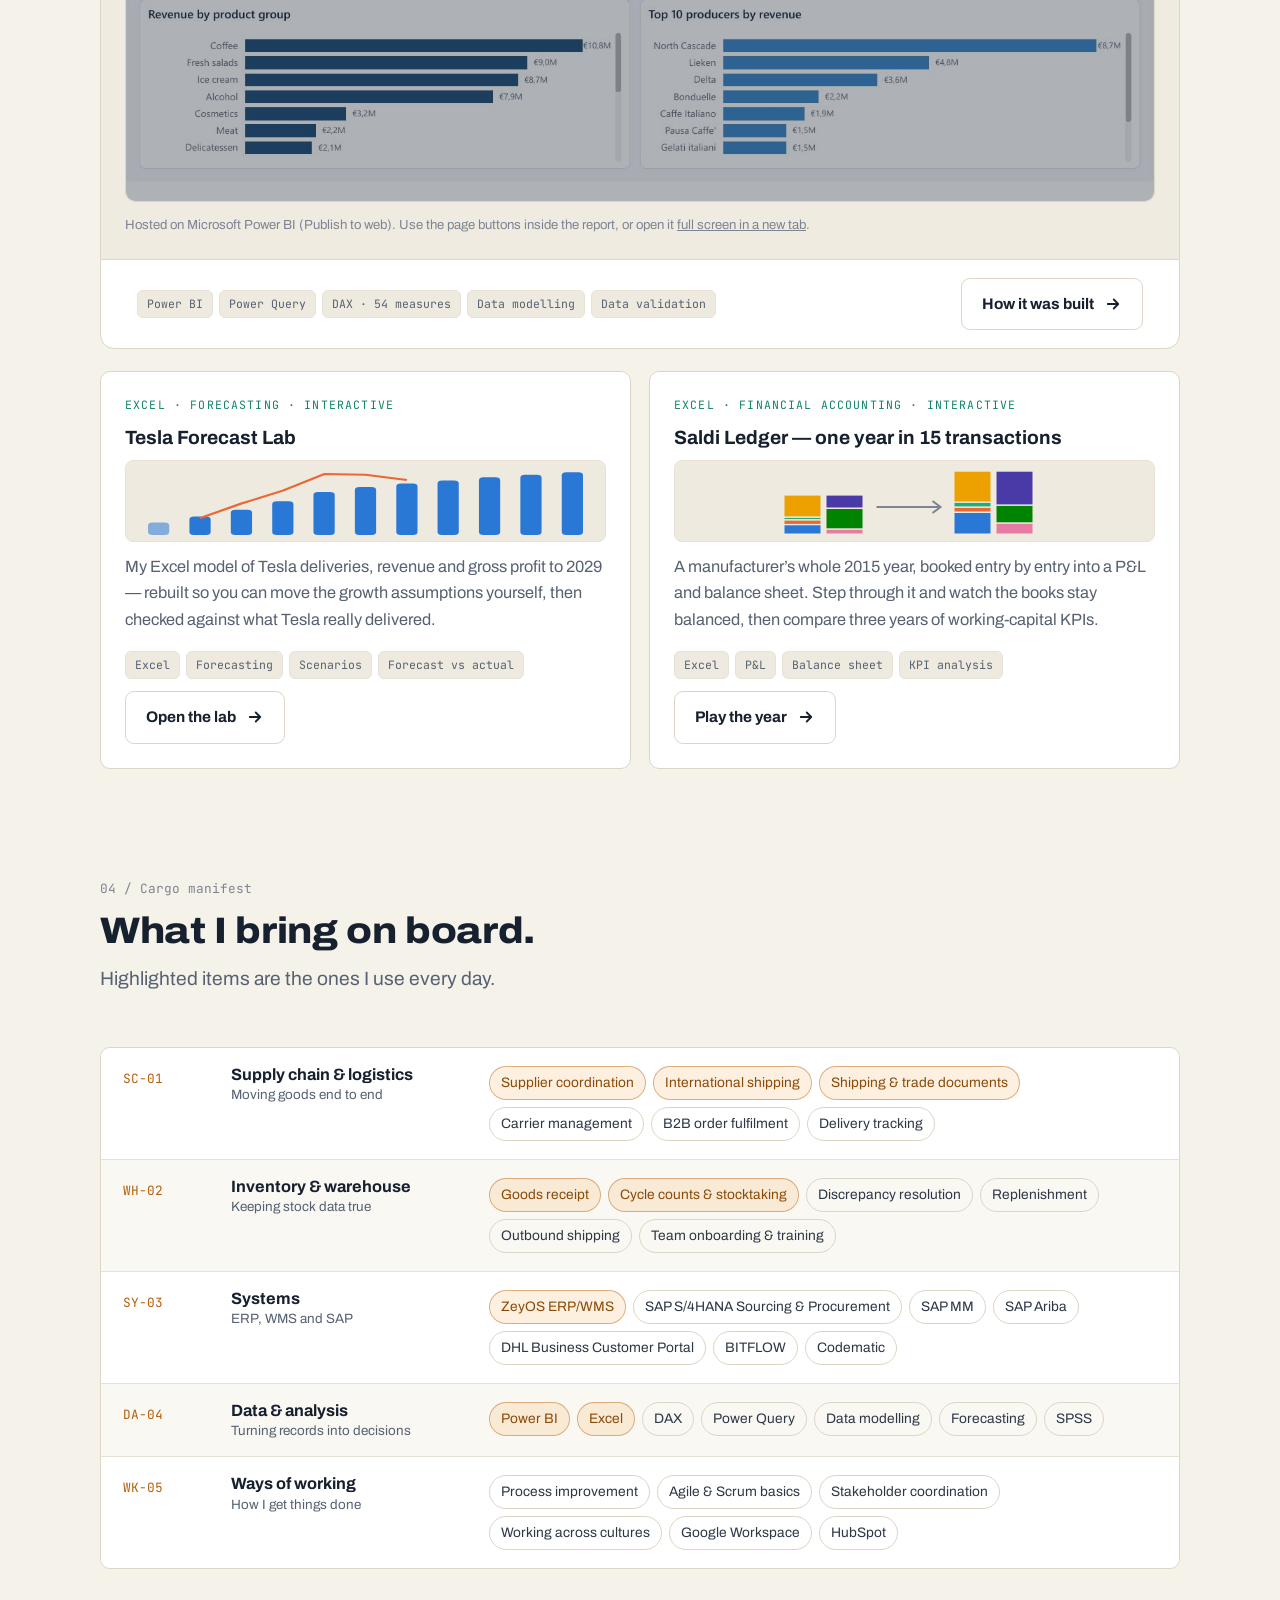
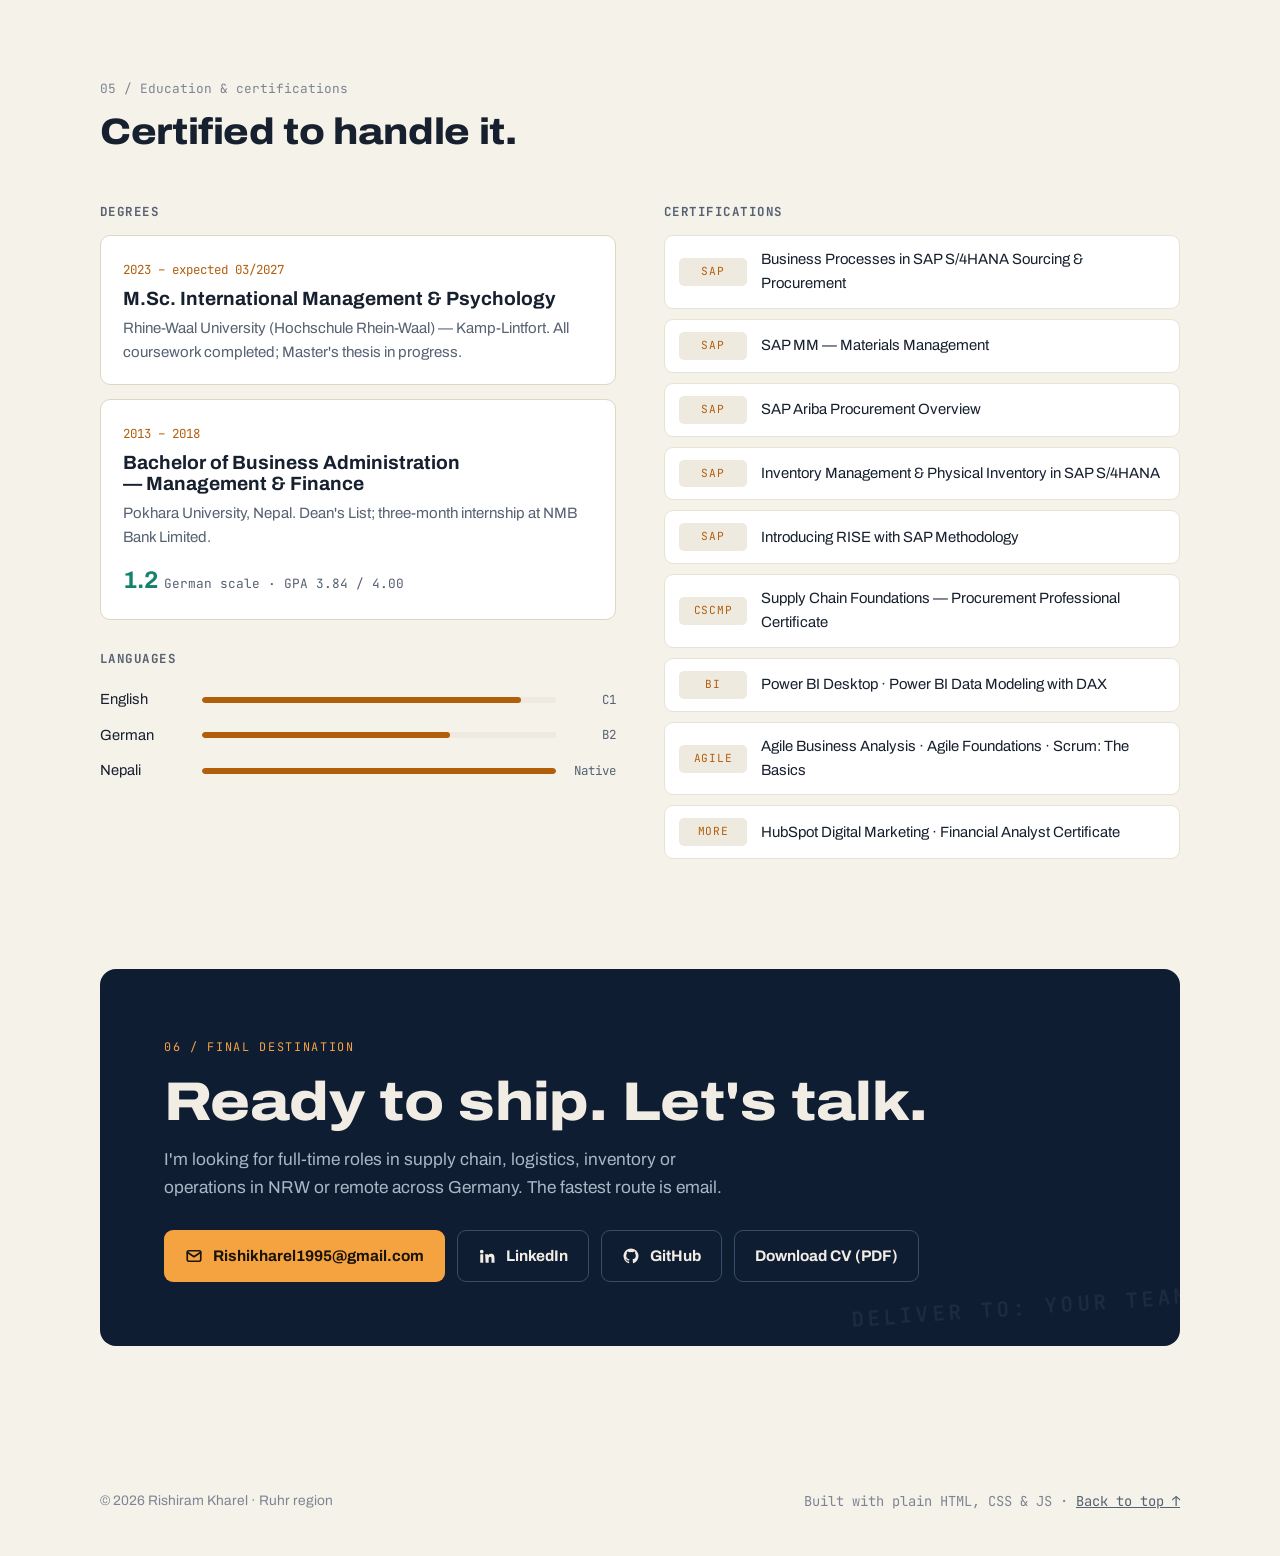
==== commit 158e77c5: "Update About section to current experience" ====
--- a/index.html
+++ b/index.html
@@ -122,29 +122,30 @@
   <section id="about" aria-labelledby="aboutTitle">
     <div class="wrap">
       <div class="stats reveal">
-        <div class="stat"><b><span data-l="en">6+ yrs</span><span data-l="de" lang="de">6+ J.</span></b><span><span data-l="en">in logistics, inventory and operations roles in Germany and the Netherlands</span><span data-l="de" lang="de">in Logistik, Bestandsführung und Operations in Deutschland und den Niederlanden</span></span></div>
+        <div class="stat"><b><span data-l="en">8+ yrs</span><span data-l="de" lang="de">8+ J.</span></b><span><span data-l="en">across procurement, logistics, operations and business development in Germany, the Netherlands and Nepal</span><span data-l="de" lang="de">in Einkauf, Logistik, Operations und Business Development in Deutschland, den Niederlanden und Nepal</span></span></div>
         <div class="stat"><b><span data-l="en">3.5 yrs</span><span data-l="de" lang="de">3,5 J.</span></b><span><span data-l="en">of warehouse and inventory work in ZeyOS ERP/WMS, including team leadership</span><span data-l="de" lang="de">Lager- und Bestandsführung im ZeyOS ERP/WMS, inklusive Teamführung</span></span></div>
         <div class="stat"><b>54</b><span><span data-l="en">tested DAX measures in my latest Power BI report</span><span data-l="de" lang="de">geprüfte DAX-Measures in meinem aktuellen Power-BI-Bericht</span></span></div>
-        <div class="stat"><b><span data-l="en">1.2</span><span data-l="de" lang="de">1,2</span></b><span><span data-l="en">BBA final grade on the German scale (Dean's List)</span><span data-l="de" lang="de">BBA-Abschlussnote nach deutscher Skala (Dean's List)</span></span></div>
+        <div class="stat"><b>4</b><span><span data-l="en">completed SAP and procurement learning certificates (SAP S/4HANA, SAP Ariba, CSCMP)</span><span data-l="de" lang="de">abgeschlossene SAP- und Einkaufs-Zertifikate (SAP S/4HANA, SAP Ariba, CSCMP)</span></span></div>
       </div>
 
       <div class="about-grid" style="margin-top: clamp(48px, 7vw, 80px);">
         <div class="about-text reveal">
           <div class="section-head">
             <span class="num">01 / <span data-l="en">About</span><span data-l="de" lang="de">Über mich</span></span>
-            <h2 id="aboutTitle"><span data-l="en">Supply chain operations, backed by data.</span><span data-l="de" lang="de">Supply-Chain-Praxis, gestützt auf Daten.</span></h2>
-          </div>
-          <p><span data-l="en">As <strong>Business Operations Coordinator at Ramro Imports B.V.</strong>, I coordinate the supply chain of a B2B importer from end to end: purchasing from producers in Nepal, international shipments to the Netherlands, and customer orders across Europe. I align prices, quantities, quality requirements, trade documents and delivery dates with suppliers, logistics partners and customers.</span><span data-l="de" lang="de">Als <strong>Business Operations Coordinator bei Ramro Imports B.V.</strong> koordiniere ich die Lieferkette eines B2B-Importeurs von Anfang bis Ende: den Einkauf bei Produzenten in Nepal, internationale Sendungen in die Niederlande und Kundenaufträge in ganz Europa. Preise, Mengen, Qualitätsanforderungen, Handelsdokumente und Liefertermine stimme ich mit Lieferanten, Logistikpartnern und Kunden ab.</span></p>
-          <p><span data-l="en">Before that, I worked for three and a half years in warehouse and inventory operations at <strong>Ballsportdirekt.de</strong> (11teamsports Group). I posted goods receipts and stock movements in ZeyOS ERP/WMS, carried out cycle counts, resolved stock discrepancies, and onboarded and trained new team members. An earlier role at <strong>Amazon</strong> in Krefeld gave me experience in high-volume sortation and shipment processing.</span><span data-l="de" lang="de">Zuvor war ich dreieinhalb Jahre in der Lager- und Bestandsführung bei <strong>Ballsportdirekt.de</strong> (11teamsports Group) tätig. Dort habe ich Wareneingänge und Warenbewegungen im ZeyOS ERP/WMS gebucht, Inventuren durchgeführt, Bestandsdifferenzen geklärt sowie neue Kolleginnen und Kollegen eingearbeitet und geschult. Eine frühere Station bei <strong>Amazon</strong> in Krefeld hat mir Erfahrung in Sortierung und Versandabwicklung mit hohen Volumina vermittelt.</span></p>
-          <p><span data-l="en">I support operational decisions with data. I analyse purchasing, inventory and order data in <strong>Excel and Power BI</strong>, and I have completed <strong>SAP S/4HANA</strong> training in Sourcing &amp; Procurement and Inventory Management. I hold a BBA (Dean's List) and am completing my M.Sc. in International Management &amp; Psychology at Rhine-Waal University, where my thesis is in progress.</span><span data-l="de" lang="de">Operative Entscheidungen stütze ich auf Daten. Einkaufs-, Bestands- und Auftragsdaten werte ich in <strong>Excel und Power BI</strong> aus; in <strong>SAP S/4HANA</strong> habe ich Schulungen in Sourcing &amp; Procurement und Inventory Management abgeschlossen. Ich habe einen BBA (Dean's List) und schließe derzeit meinen M.Sc. in International Management &amp; Psychology an der Hochschule Rhein-Waal ab; die Masterarbeit ist in Bearbeitung.</span></p>
+            <h2 id="aboutTitle"><span data-l="en">Procurement and supply chain operations, backed by data.</span><span data-l="de" lang="de">Einkauf und Supply Chain Operations, gestützt auf Daten.</span></h2>
+          </div>
+          <p><span data-l="en">As <strong>Business Operations Coordinator at Ramro Imports B.V.</strong>, I coordinate the supply chain of a B2B importer of Fairtrade, textile, craft and hemp products — from ordering with producers in Nepal and organising international shipments to the Netherlands, to managing customer orders across Europe. I align prices, quantities, quality requirements, trade documents and delivery dates with suppliers, logistics partners and customers.</span><span data-l="de" lang="de">Als <strong>Business Operations Coordinator bei Ramro Imports B.V.</strong> koordiniere ich die Lieferkette eines B2B-Importeurs von Fairtrade-, Textil-, Handwerks- und Hanfprodukten – von Bestellungen bei Produzenten in Nepal über internationale Sendungen in die Niederlande bis zur Abwicklung von Kundenaufträgen in ganz Europa. Preise, Mengen, Qualitätsanforderungen, Handelsdokumente und Liefertermine stimme ich mit Lieferanten, Logistikpartnern und Kunden ab.</span></p>
+          <p><span data-l="en">Before that, I spent three and a half years as a working student in logistics and warehouse operations at <strong>11teamsports Group</strong> (Ballsportdirekt.de), a warehouse with 10,000+ SKUs. I booked goods receipts and stock movements in ZeyOS ERP/WMS, ran cycle counts, resolved stock discrepancies, worked with Procurement on stock availability, and trained new team members. As a working student at <strong>Amazon</strong> in Krefeld, I processed high volumes of inbound and outbound shipments.</span><span data-l="de" lang="de">Zuvor war ich dreieinhalb Jahre als Werkstudent in Logistik und Lagerprozessen bei der <strong>11teamsports Group</strong> (Ballsportdirekt.de) tätig – einem Lager mit über 10.000 Artikeln. Dort habe ich Wareneingänge und Warenbewegungen im ZeyOS ERP/WMS gebucht, Inventuren durchgeführt, Bestandsdifferenzen geklärt, mit dem Einkauf die Warenverfügbarkeit abgestimmt und neue Teammitglieder eingearbeitet. Als Werkstudent bei <strong>Amazon</strong> in Krefeld habe ich hohe Volumina an Ein- und Ausgangssendungen bearbeitet.</span></p>
+          <p><span data-l="en">My career started in Nepal, where I worked in business development, market research and project coordination at <strong>Elegant Eye Technology</strong> and led marketing as Chief Marketing Officer at <strong>Himalaya Dromel</strong>. This gave me a solid base in analysing markets and business processes and in communicating with customers and stakeholders.</span><span data-l="de" lang="de">Meine berufliche Laufbahn begann in Nepal: Bei <strong>Elegant Eye Technology</strong> war ich in Business Development, Marktforschung und Projektkoordination tätig, bei <strong>Himalaya Dromel</strong> habe ich als Chief Marketing Officer das Marketing verantwortet. Daraus bringe ich eine solide Basis in der Analyse von Märkten und Geschäftsprozessen sowie in der Kommunikation mit Kunden und Stakeholdern mit.</span></p>
+          <p><span data-l="en">I support operational decisions with data, analysing procurement, inventory and order data in <strong>Excel and Power BI</strong>. I have completed <strong>SAP S/4HANA</strong> training in Sourcing &amp; Procurement and in Inventory Management &amp; Physical Inventory (with hands-on practice in an SAP system), the SAP Ariba Procurement Overview, and the CSCMP Procurement Professional Certificate. I hold a Bachelor in Business Administration and am completing my M.Sc. in International Management &amp; Psychology at Rhine-Waal University.</span><span data-l="de" lang="de">Operative Entscheidungen stütze ich auf Daten und werte Einkaufs-, Bestands- und Auftragsdaten in <strong>Excel und Power BI</strong> aus. In <strong>SAP S/4HANA</strong> habe ich Schulungen in Sourcing &amp; Procurement sowie Inventory Management &amp; Physical Inventory (mit praktischen Übungen in einem SAP-System), den Kurs SAP Ariba Procurement Overview und das CSCMP Procurement Professional Certificate abgeschlossen. Ich habe einen Bachelor in Business Administration und schließe derzeit meinen M.Sc. in International Management &amp; Psychology an der Hochschule Rhein-Waal ab.</span></p>
         </div>
 
         <aside class="manifest reveal" aria-label="Quick facts">
           <div class="manifest-title"><span><span data-l="en">Manifest</span><span data-l="de" lang="de">Frachtliste</span></span><span>RK · 2026</span></div>
           <dl>
             <div class="row"><dt><span data-l="en">Based in</span><span data-l="de" lang="de">Wohnort</span></dt><dd><span data-l="en">Ruhr region, NRW, Germany</span><span data-l="de" lang="de">Ruhrgebiet, NRW, Deutschland</span></dd></div>
-            <div class="row"><dt><span data-l="en">Looking for</span><span data-l="de" lang="de">Ich suche</span></dt><dd><span data-l="en">Supply chain, logistics, inventory, planning or operations roles — on-site/hybrid in NRW or remote</span><span data-l="de" lang="de">Stellen in Supply Chain, Logistik, Bestandsmanagement, Disposition oder Operations — vor Ort/hybrid in NRW oder remote</span></dd></div>
-            <div class="row"><dt><span data-l="en">Strongest at</span><span data-l="de" lang="de">Stärken</span></dt><dd><span data-l="en">Goods flow between suppliers, warehouses and carriers; accurate stock data</span><span data-l="de" lang="de">Warenfluss zwischen Lieferanten, Lagern und Spediteuren; saubere Bestandsdaten</span></dd></div>
+            <div class="row"><dt><span data-l="en">Looking for</span><span data-l="de" lang="de">Ich suche</span></dt><dd><span data-l="en">Procurement, supply chain, logistics, inventory or operations roles — on-site/hybrid in NRW or remote</span><span data-l="de" lang="de">Stellen in Einkauf, Supply Chain, Logistik, Bestandsmanagement oder Operations — vor Ort/hybrid in NRW oder remote</span></dd></div>
+            <div class="row"><dt><span data-l="en">Strongest at</span><span data-l="de" lang="de">Stärken</span></dt><dd><span data-l="en">Supplier coordination, goods flow between suppliers, warehouses and carriers; accurate stock data</span><span data-l="de" lang="de">Lieferantenkoordination, Warenfluss zwischen Lieferanten, Lagern und Spediteuren; saubere Bestandsdaten</span></dd></div>
             <div class="row"><dt><span data-l="en">Systems</span><span data-l="de" lang="de">Systeme</span></dt><dd>SAP S/4HANA, SAP MM, SAP Ariba, ZeyOS ERP/WMS, DHL Business Portal</dd></div>
             <div class="row"><dt><span data-l="en">Analysis</span><span data-l="de" lang="de">Analyse</span></dt><dd><span data-l="en">Power BI, DAX, Power Query, Excel modelling, SPSS</span><span data-l="de" lang="de">Power BI, DAX, Power Query, Excel-Modellierung, SPSS</span></dd></div>
             <div class="row"><dt><span data-l="en">Studying</span><span data-l="de" lang="de">Studium</span></dt><dd><span data-l="en">M.Sc. International Management &amp; Psychology · thesis in progress · 03/2027</span><span data-l="de" lang="de">M.Sc. International Management &amp; Psychology · Masterarbeit in Bearbeitung · 03/2027</span></dd></div>
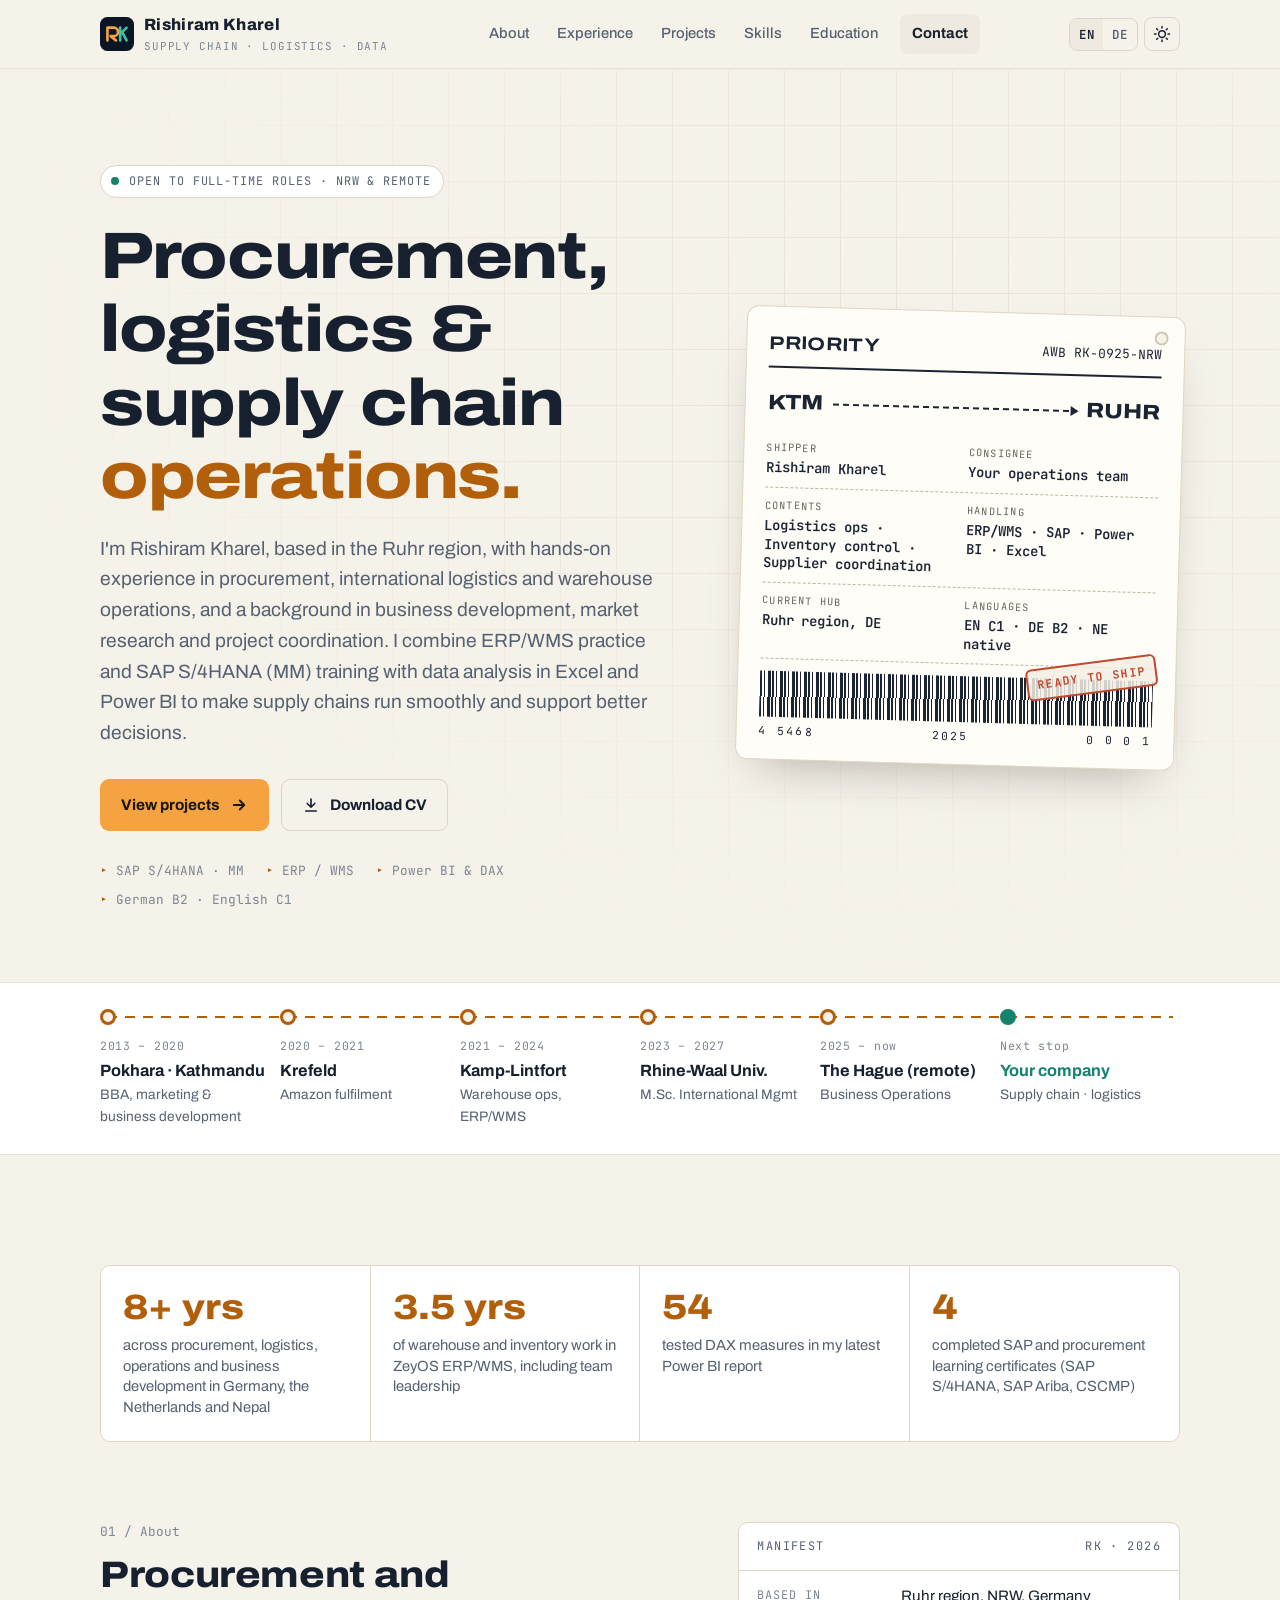
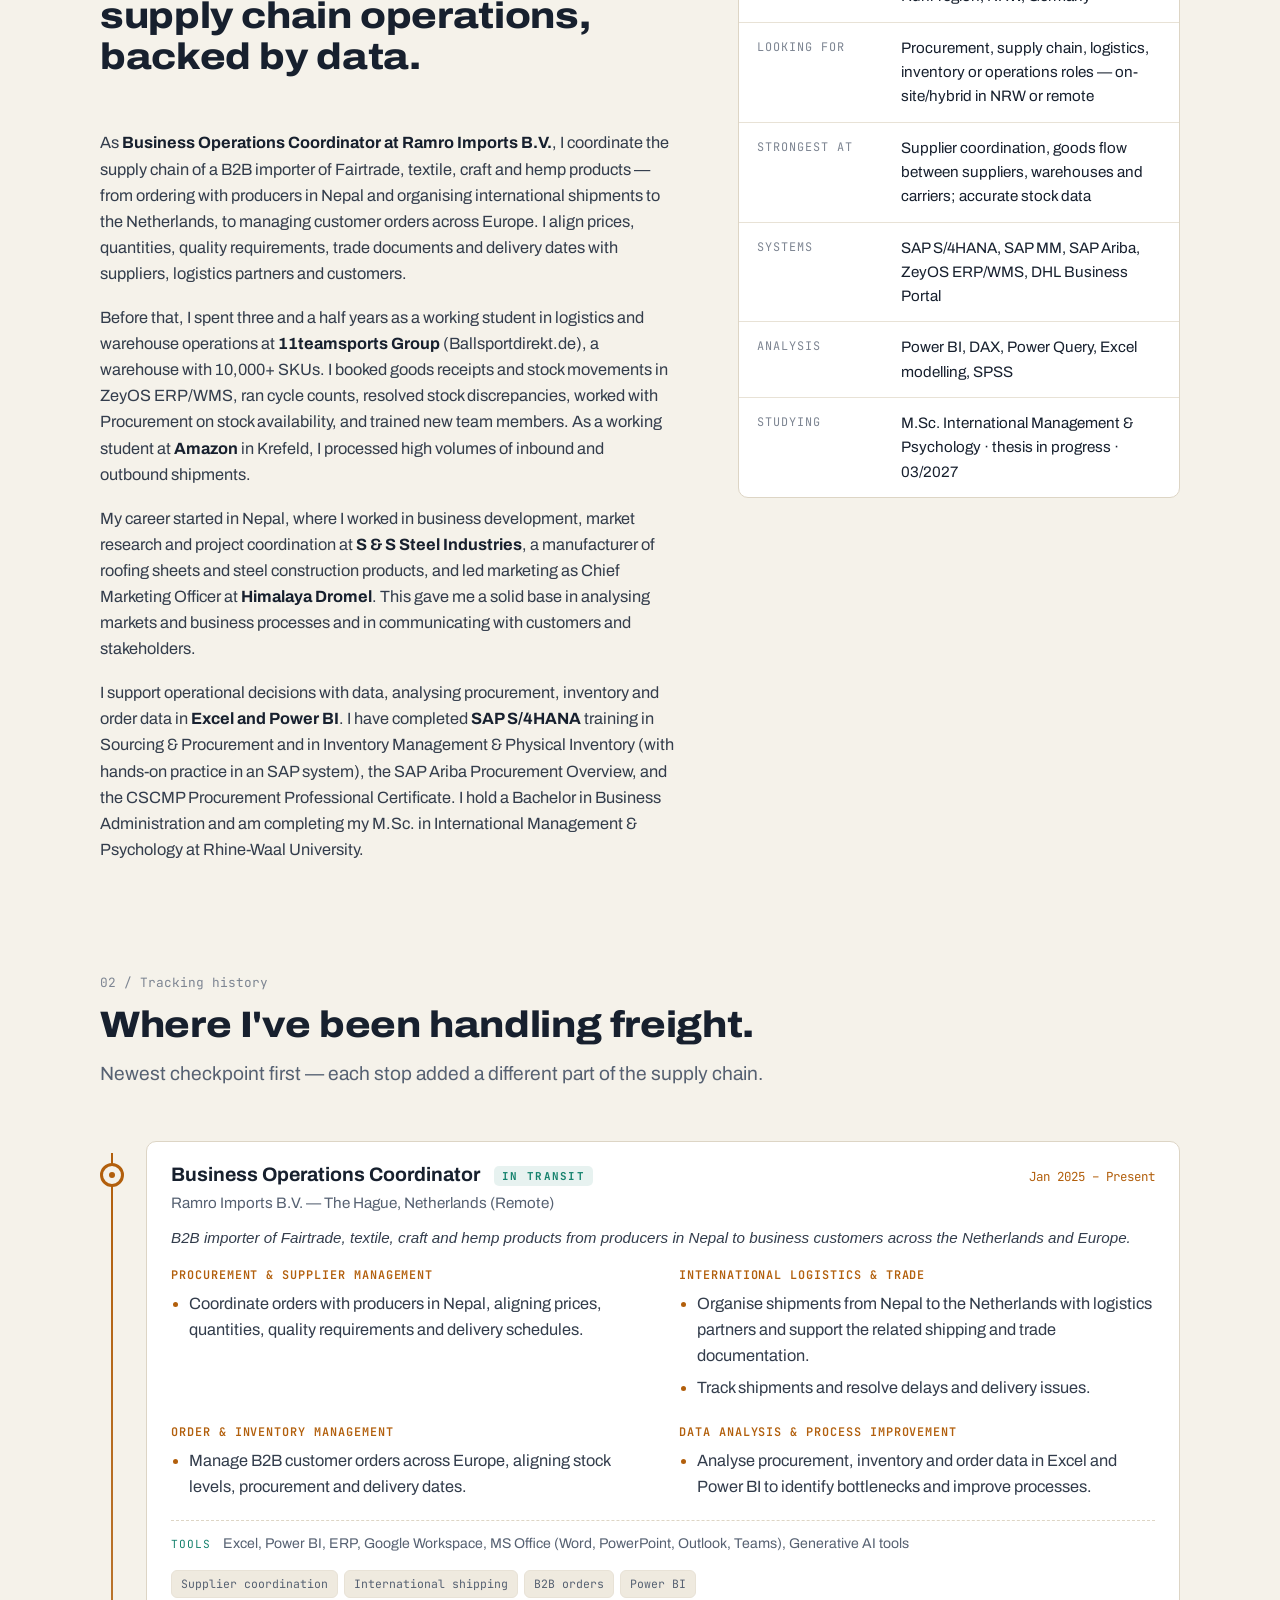
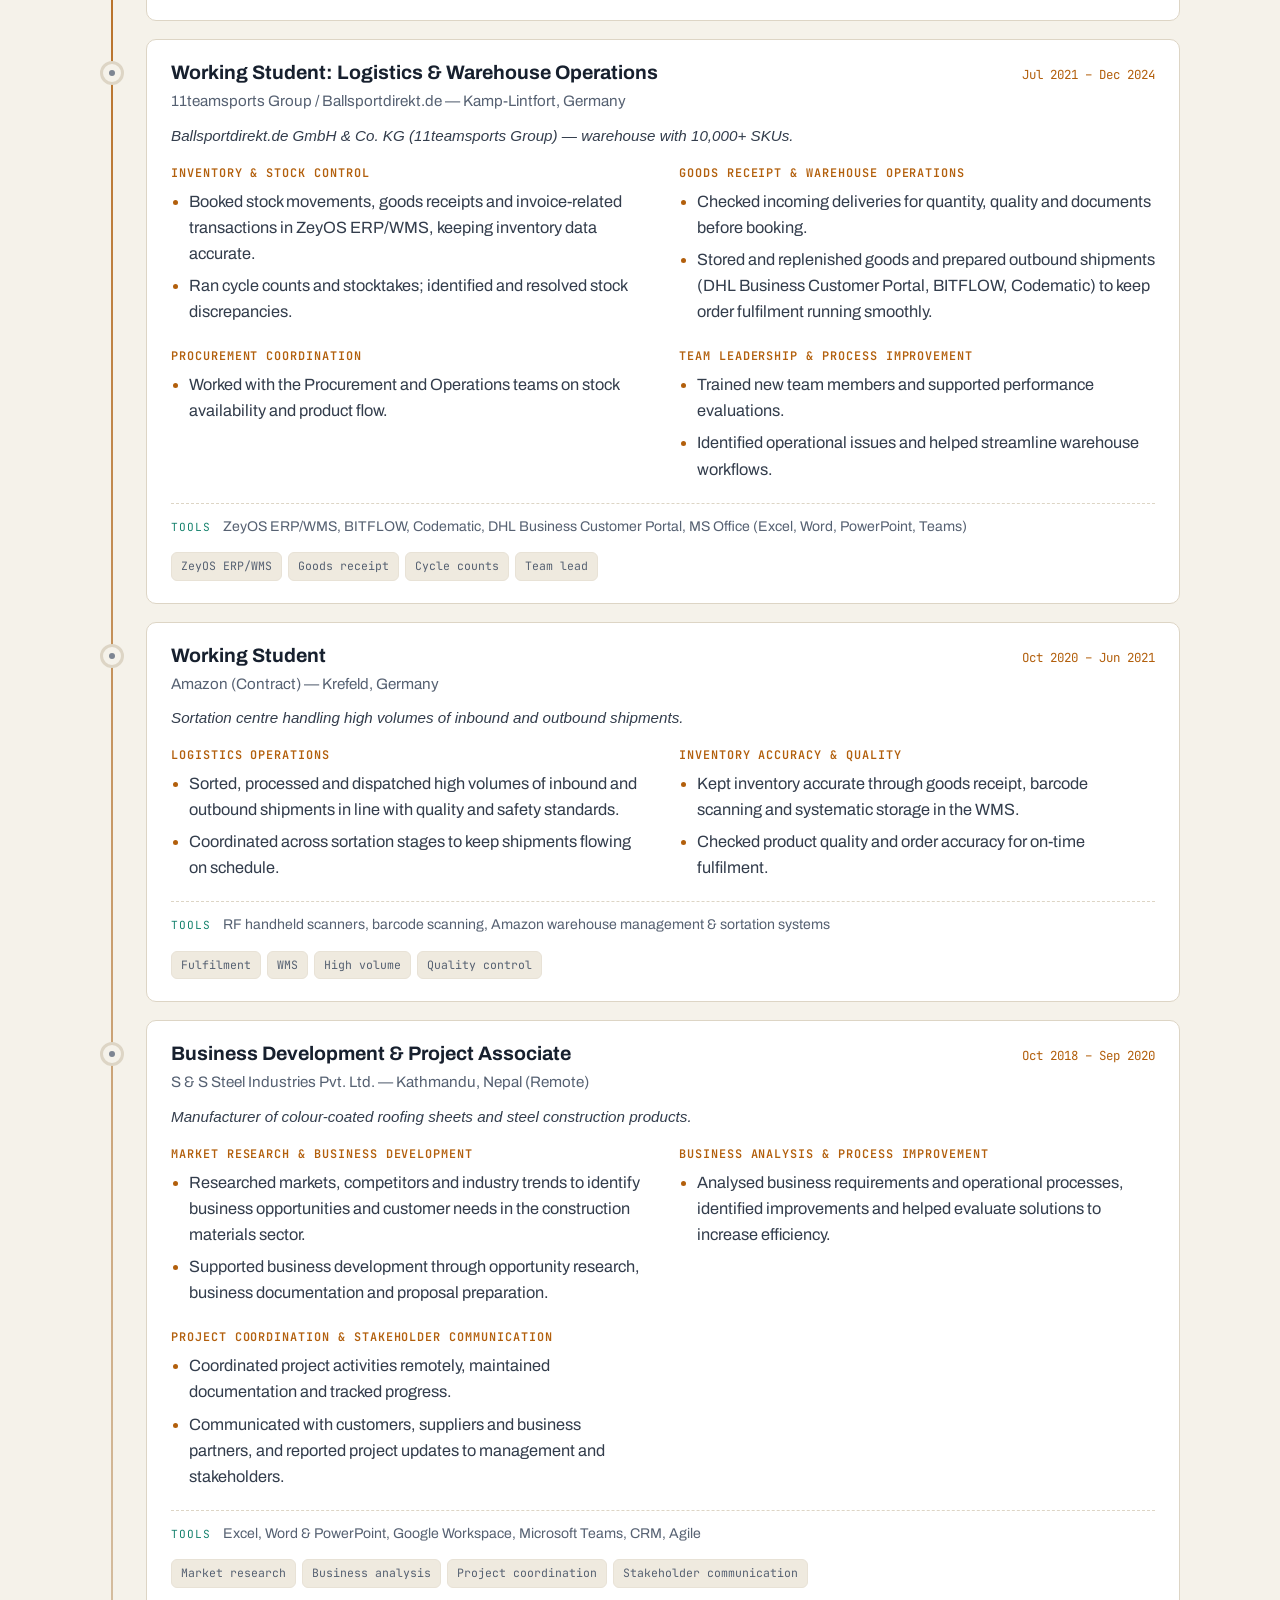
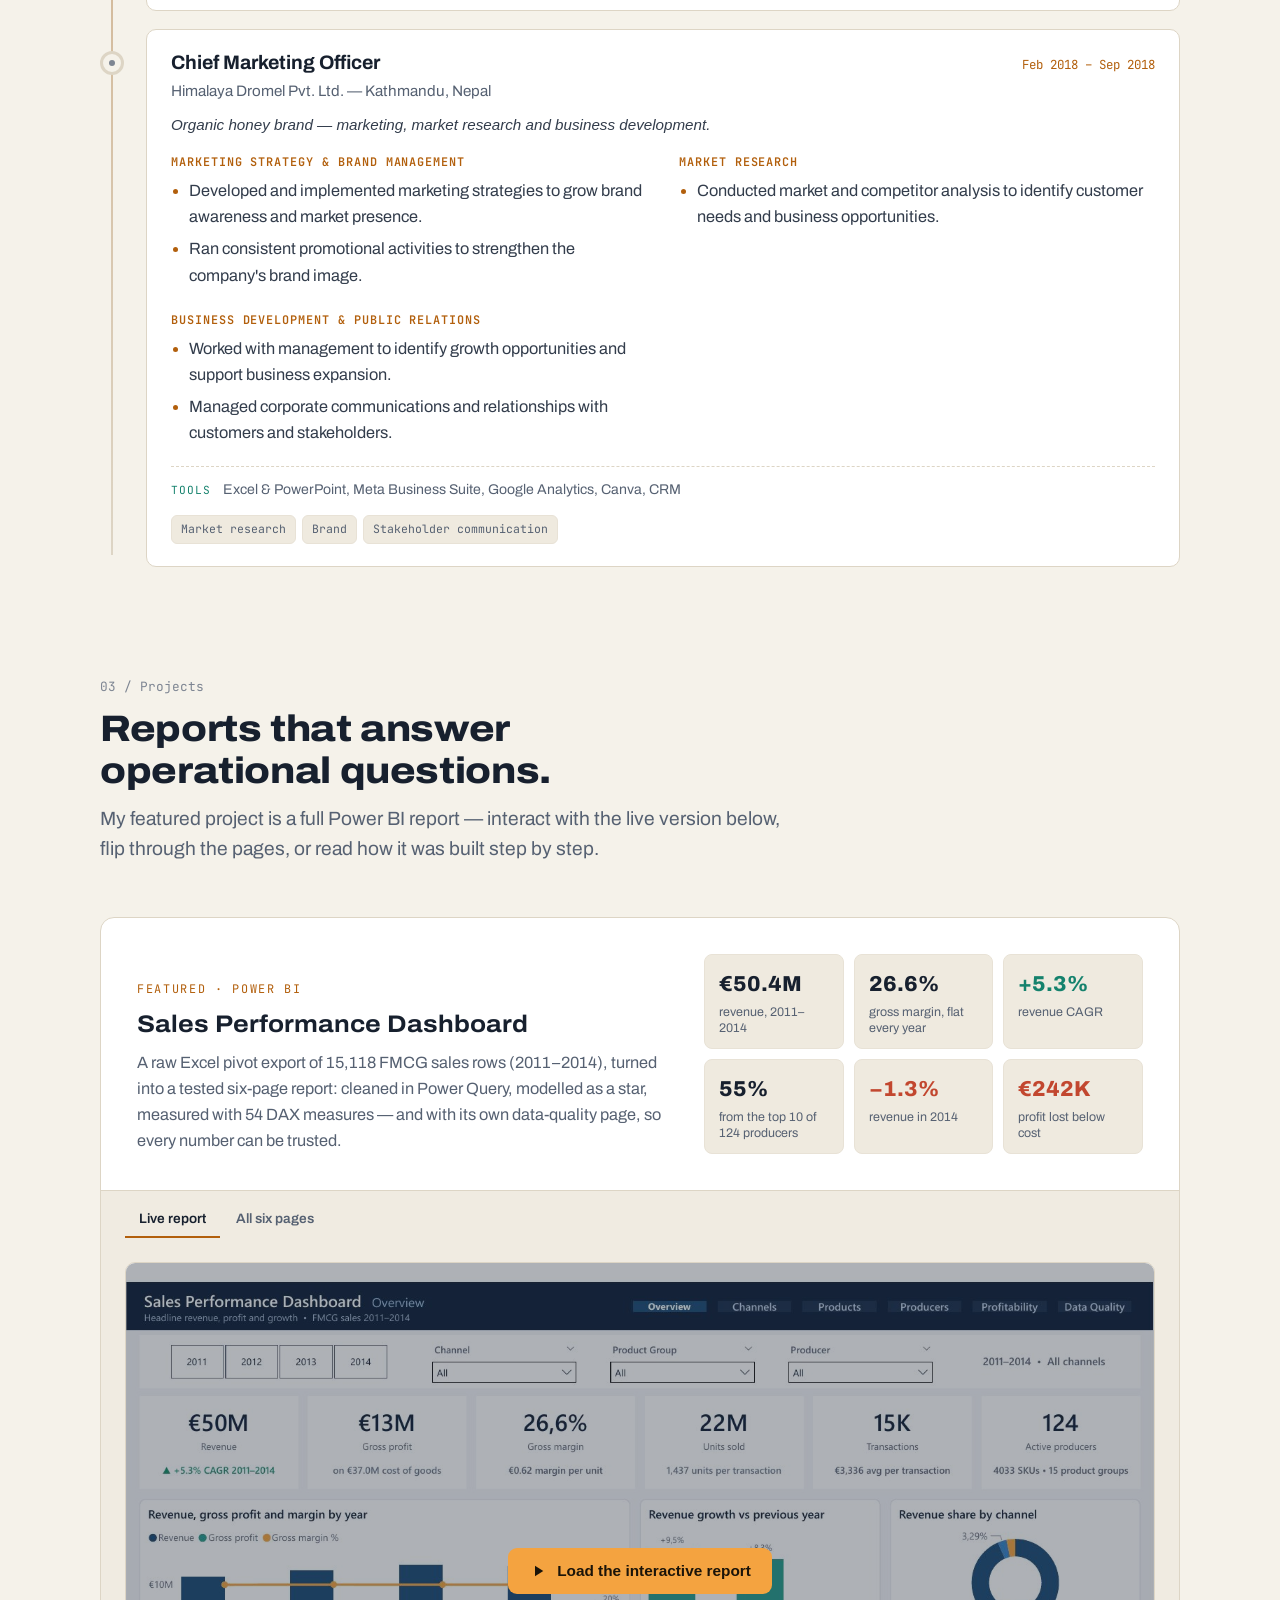
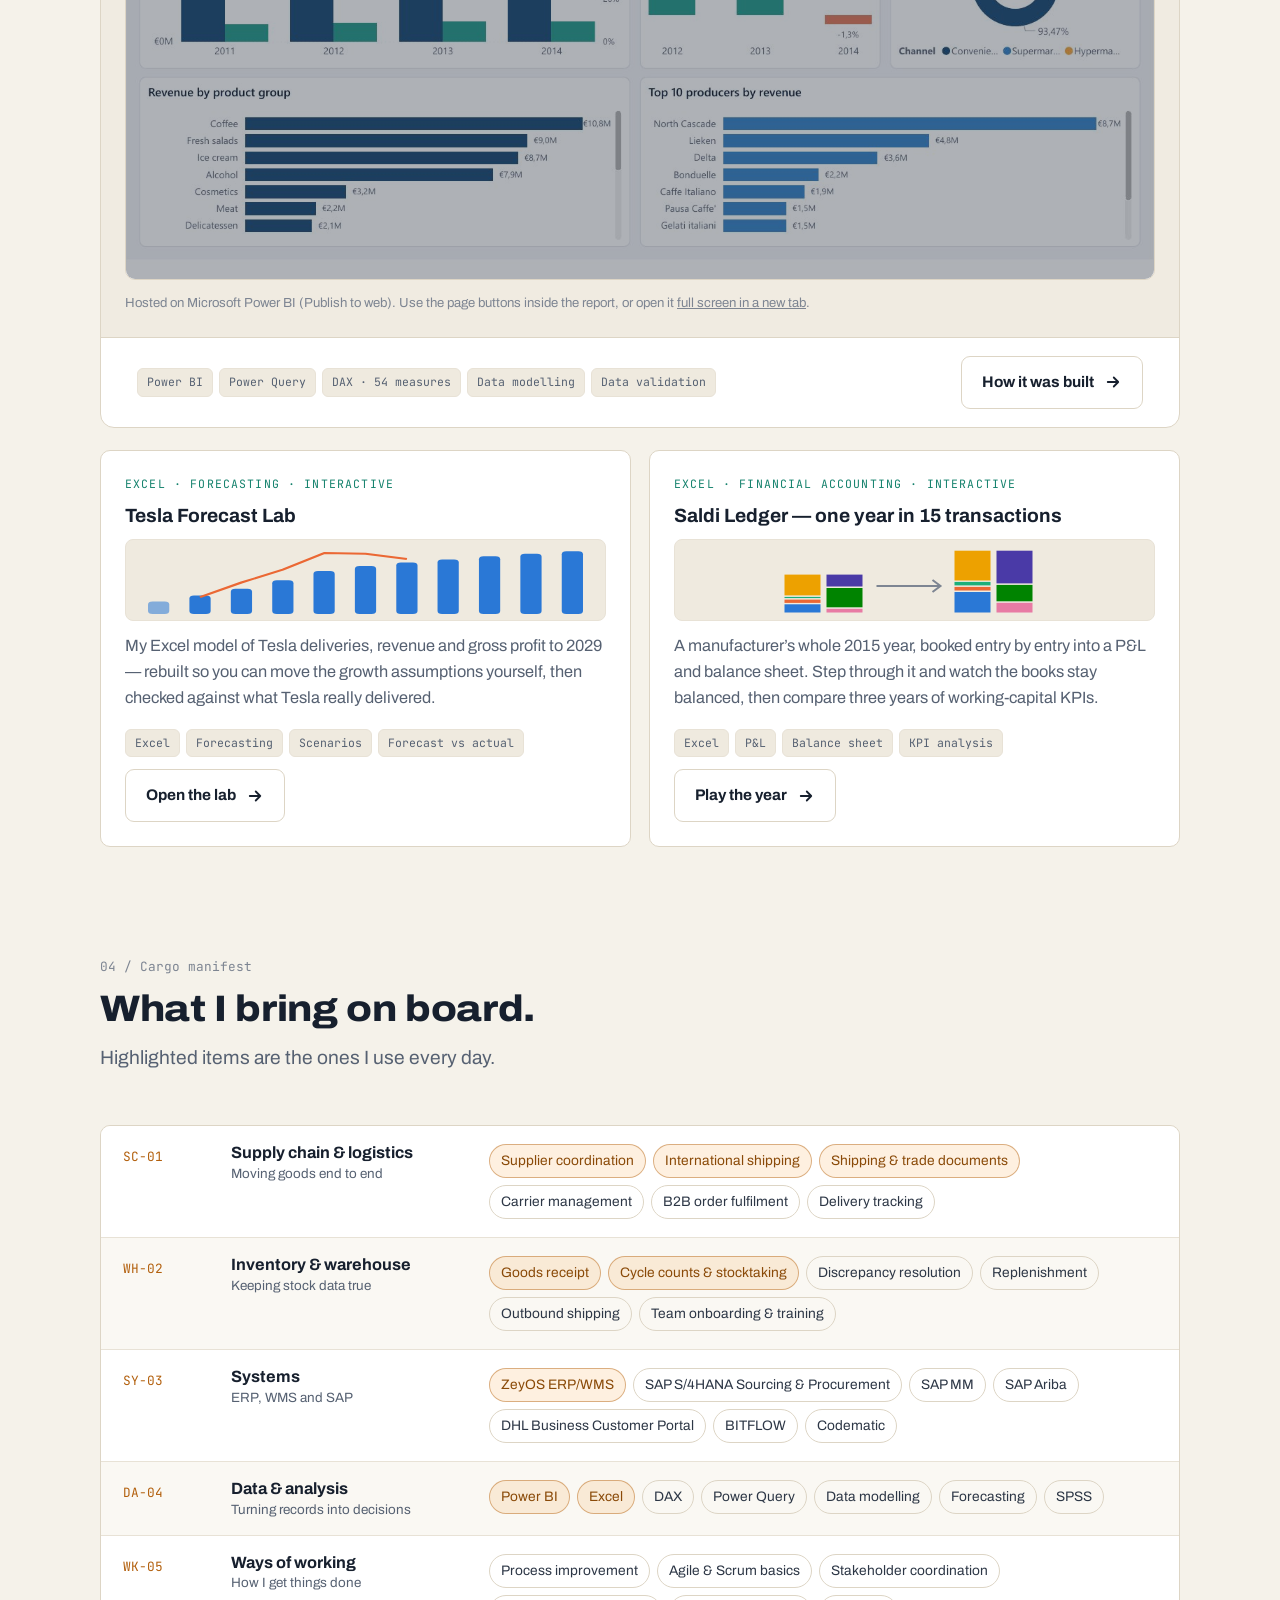
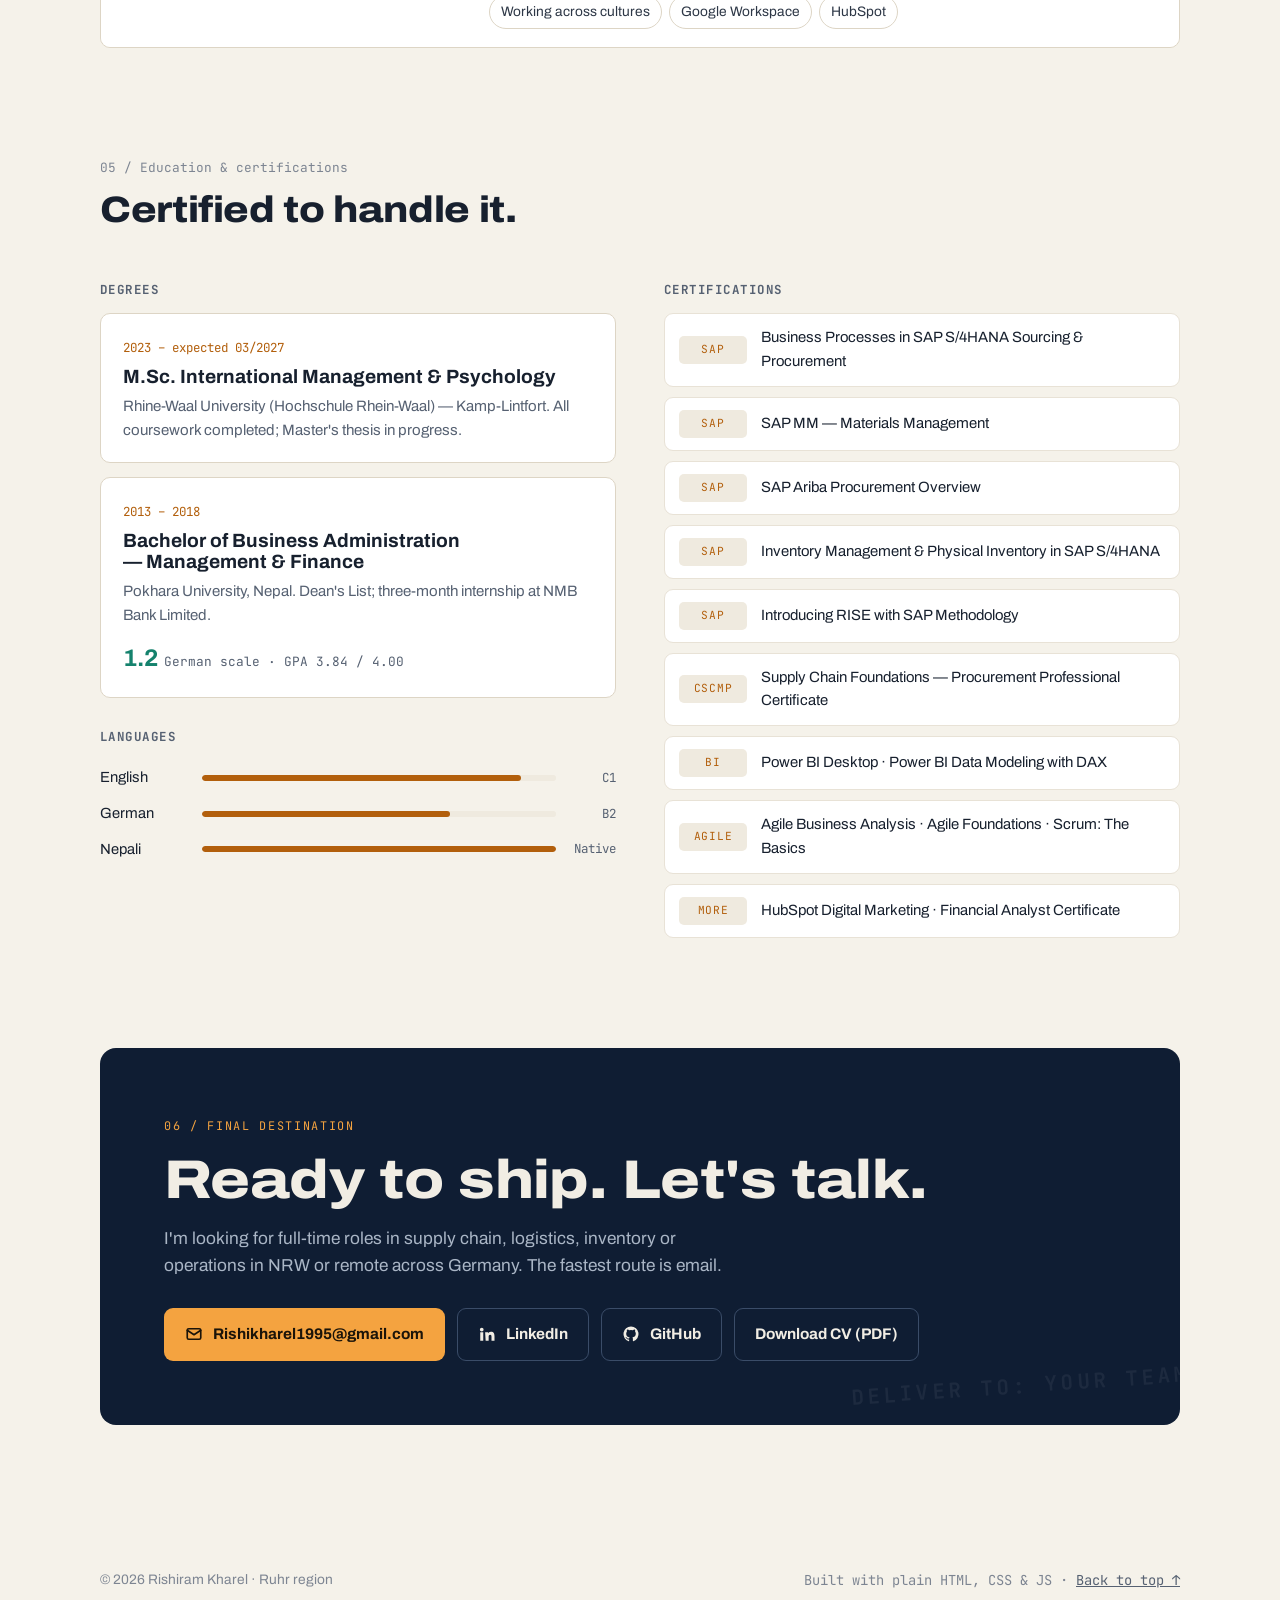
==== commit 6dbcde12: "Replace Elegant Eye Technology with S & S Steel Industries" ====
--- a/index.html
+++ b/index.html
@@ -136,7 +136,7 @@
           </div>
           <p><span data-l="en">As <strong>Business Operations Coordinator at Ramro Imports B.V.</strong>, I coordinate the supply chain of a B2B importer of Fairtrade, textile, craft and hemp products — from ordering with producers in Nepal and organising international shipments to the Netherlands, to managing customer orders across Europe. I align prices, quantities, quality requirements, trade documents and delivery dates with suppliers, logistics partners and customers.</span><span data-l="de" lang="de">Als <strong>Business Operations Coordinator bei Ramro Imports B.V.</strong> koordiniere ich die Lieferkette eines B2B-Importeurs von Fairtrade-, Textil-, Handwerks- und Hanfprodukten – von Bestellungen bei Produzenten in Nepal über internationale Sendungen in die Niederlande bis zur Abwicklung von Kundenaufträgen in ganz Europa. Preise, Mengen, Qualitätsanforderungen, Handelsdokumente und Liefertermine stimme ich mit Lieferanten, Logistikpartnern und Kunden ab.</span></p>
           <p><span data-l="en">Before that, I spent three and a half years as a working student in logistics and warehouse operations at <strong>11teamsports Group</strong> (Ballsportdirekt.de), a warehouse with 10,000+ SKUs. I booked goods receipts and stock movements in ZeyOS ERP/WMS, ran cycle counts, resolved stock discrepancies, worked with Procurement on stock availability, and trained new team members. As a working student at <strong>Amazon</strong> in Krefeld, I processed high volumes of inbound and outbound shipments.</span><span data-l="de" lang="de">Zuvor war ich dreieinhalb Jahre als Werkstudent in Logistik und Lagerprozessen bei der <strong>11teamsports Group</strong> (Ballsportdirekt.de) tätig – einem Lager mit über 10.000 Artikeln. Dort habe ich Wareneingänge und Warenbewegungen im ZeyOS ERP/WMS gebucht, Inventuren durchgeführt, Bestandsdifferenzen geklärt, mit dem Einkauf die Warenverfügbarkeit abgestimmt und neue Teammitglieder eingearbeitet. Als Werkstudent bei <strong>Amazon</strong> in Krefeld habe ich hohe Volumina an Ein- und Ausgangssendungen bearbeitet.</span></p>
-          <p><span data-l="en">My career started in Nepal, where I worked in business development, market research and project coordination at <strong>Elegant Eye Technology</strong> and led marketing as Chief Marketing Officer at <strong>Himalaya Dromel</strong>. This gave me a solid base in analysing markets and business processes and in communicating with customers and stakeholders.</span><span data-l="de" lang="de">Meine berufliche Laufbahn begann in Nepal: Bei <strong>Elegant Eye Technology</strong> war ich in Business Development, Marktforschung und Projektkoordination tätig, bei <strong>Himalaya Dromel</strong> habe ich als Chief Marketing Officer das Marketing verantwortet. Daraus bringe ich eine solide Basis in der Analyse von Märkten und Geschäftsprozessen sowie in der Kommunikation mit Kunden und Stakeholdern mit.</span></p>
+          <p><span data-l="en">My career started in Nepal, where I worked in business development, market research and project coordination at <strong>S &amp; S Steel Industries</strong>, a manufacturer of roofing sheets and steel construction products, and led marketing as Chief Marketing Officer at <strong>Himalaya Dromel</strong>. This gave me a solid base in analysing markets and business processes and in communicating with customers and stakeholders.</span><span data-l="de" lang="de">Meine berufliche Laufbahn begann in Nepal: Bei <strong>S &amp; S Steel Industries</strong>, einem Hersteller von Dachblechen und Stahlbauprodukten, war ich in Business Development, Marktforschung und Projektkoordination tätig, bei <strong>Himalaya Dromel</strong> habe ich als Chief Marketing Officer das Marketing verantwortet. Daraus bringe ich eine solide Basis in der Analyse von Märkten und Geschäftsprozessen sowie in der Kommunikation mit Kunden und Stakeholdern mit.</span></p>
           <p><span data-l="en">I support operational decisions with data, analysing procurement, inventory and order data in <strong>Excel and Power BI</strong>. I have completed <strong>SAP S/4HANA</strong> training in Sourcing &amp; Procurement and in Inventory Management &amp; Physical Inventory (with hands-on practice in an SAP system), the SAP Ariba Procurement Overview, and the CSCMP Procurement Professional Certificate. I hold a Bachelor in Business Administration and am completing my M.Sc. in International Management &amp; Psychology at Rhine-Waal University.</span><span data-l="de" lang="de">Operative Entscheidungen stütze ich auf Daten und werte Einkaufs-, Bestands- und Auftragsdaten in <strong>Excel und Power BI</strong> aus. In <strong>SAP S/4HANA</strong> habe ich Schulungen in Sourcing &amp; Procurement sowie Inventory Management &amp; Physical Inventory (mit praktischen Übungen in einem SAP-System), den Kurs SAP Ariba Procurement Overview und das CSCMP Procurement Professional Certificate abgeschlossen. Ich habe einen Bachelor in Business Administration und schließe derzeit meinen M.Sc. in International Management &amp; Psychology an der Hochschule Rhein-Waal ab.</span></p>
         </div>
 
@@ -256,26 +256,26 @@
           <div class="cp-card">
             <div class="cp-top">
               <h3><span data-l="en">Business Development &amp; Project Associate</span><span data-l="de" lang="de">Business Development &amp; Project Associate</span></h3>
-              <span class="cp-when"><span data-l="en">Sep 2018 – Sep 2020</span><span data-l="de" lang="de">Sep. 2018 – Sep. 2020</span></span>
-            </div>
-            <p class="cp-org"><span data-l="en">Elegant Eye Technology — Kathmandu, Nepal (Remote)</span><span data-l="de" lang="de">Elegant Eye Technology — Kathmandu, Nepal (Remote)</span></p>
-            <p class="cp-intro"><span data-l="en">IT and technology services company — business development, market research and project management.</span><span data-l="de" lang="de">IT- und Technologiedienstleister — Business Development, Marktforschung und Projektmanagement.</span></p>
+              <span class="cp-when"><span data-l="en">Oct 2018 – Sep 2020</span><span data-l="de" lang="de">Okt. 2018 – Sep. 2020</span></span>
+            </div>
+            <p class="cp-org"><span data-l="en">S &amp; S Steel Industries Pvt. Ltd. — Kathmandu, Nepal (Remote)</span><span data-l="de" lang="de">S &amp; S Steel Industries Pvt. Ltd. — Kathmandu, Nepal (Remote)</span></p>
+            <p class="cp-intro"><span data-l="en">Manufacturer of colour-coated roofing sheets and steel construction products.</span><span data-l="de" lang="de">Hersteller von farbbeschichteten Dachblechen und Stahlbauprodukten.</span></p>
             <div class="cp-groups">
               <div class="cp-group">
                 <h4 class="cp-label"><span data-l="en">Market Research &amp; Business Development</span><span data-l="de" lang="de">Marktforschung &amp; Business Development</span></h4>
-                <ul><li><span data-l="en">Researched markets, competitors and industry trends to identify business opportunities and customer needs in technology services.</span><span data-l="de" lang="de">Recherche zu Märkten, Wettbewerbern und Branchentrends, um Geschäftschancen und Kundenbedürfnisse im Bereich Technologiedienstleistungen zu erkennen.</span></li><li><span data-l="en">Supported business development through opportunity research, business documentation and proposal preparation.</span><span data-l="de" lang="de">Unterstützung des Business Developments durch Recherche von Geschäftschancen, Geschäftsdokumentation und Angebotserstellung.</span></li></ul>
+                <ul><li><span data-l="en">Researched markets, competitors and industry trends to identify business opportunities and customer needs in the construction materials sector.</span><span data-l="de" lang="de">Recherche zu Märkten, Wettbewerbern und Branchentrends, um Geschäftschancen und Kundenbedürfnisse im Baustoffsektor zu erkennen.</span></li><li><span data-l="en">Supported business development through opportunity research, business documentation and proposal preparation.</span><span data-l="de" lang="de">Unterstützung des Business Developments durch Recherche von Geschäftschancen, Geschäftsdokumentation und Angebotserstellung.</span></li></ul>
               </div>
               <div class="cp-group">
                 <h4 class="cp-label"><span data-l="en">Business Analysis &amp; Process Improvement</span><span data-l="de" lang="de">Business-Analyse &amp; Prozessverbesserung</span></h4>
-                <ul><li><span data-l="en">Analysed business requirements and operational processes, identified improvements and helped evaluate technology-based solutions.</span><span data-l="de" lang="de">Analyse von Geschäftsanforderungen und operativen Prozessen, Ableitung von Verbesserungen und Mitwirkung bei der Bewertung technologiebasierter Lösungen.</span></li></ul>
+                <ul><li><span data-l="en">Analysed business requirements and operational processes, identified improvements and helped evaluate solutions to increase efficiency.</span><span data-l="de" lang="de">Analyse von Geschäftsanforderungen und operativen Prozessen, Ableitung von Verbesserungen und Mitwirkung bei der Bewertung von Lösungen zur Effizienzsteigerung.</span></li></ul>
               </div>
               <div class="cp-group">
                 <h4 class="cp-label"><span data-l="en">Project Coordination &amp; Stakeholder Communication</span><span data-l="de" lang="de">Projektkoordination &amp; Stakeholder-Kommunikation</span></h4>
-                <ul><li><span data-l="en">Coordinated project activities, maintained documentation and tracked progress.</span><span data-l="de" lang="de">Koordination von Projektaktivitäten, Pflege der Dokumentation und Fortschrittsverfolgung.</span></li><li><span data-l="en">Reported project updates to internal teams and stakeholders.</span><span data-l="de" lang="de">Berichterstattung zum Projektstand an interne Teams und Stakeholder.</span></li></ul>
+                <ul><li><span data-l="en">Coordinated project activities remotely, maintained documentation and tracked progress.</span><span data-l="de" lang="de">Remote-Koordination von Projektaktivitäten, Pflege der Dokumentation und Fortschrittsverfolgung.</span></li><li><span data-l="en">Communicated with customers, suppliers and business partners, and reported project updates to management and stakeholders.</span><span data-l="de" lang="de">Kommunikation mit Kunden, Lieferanten und Geschäftspartnern sowie Berichterstattung zum Projektstand an Geschäftsführung und Stakeholder.</span></li></ul>
               </div>
             </div>
             <p class="cp-tools"><span class="cp-tools-label"><span data-l="en">Tools</span><span data-l="de" lang="de">Tools</span></span> Excel, Word &amp; PowerPoint, Google Workspace, Microsoft Teams, CRM, Agile</p>
-            <div class="tags"><span class="tag"><span data-l="en">Market research</span><span data-l="de" lang="de">Marktforschung</span></span><span class="tag"><span data-l="en">Business analysis</span><span data-l="de" lang="de">Business-Analyse</span></span><span class="tag"><span data-l="en">Project coordination</span><span data-l="de" lang="de">Projektkoordination</span></span><span class="tag">Agile</span></div>
+            <div class="tags"><span class="tag"><span data-l="en">Market research</span><span data-l="de" lang="de">Marktforschung</span></span><span class="tag"><span data-l="en">Business analysis</span><span data-l="de" lang="de">Business-Analyse</span></span><span class="tag"><span data-l="en">Project coordination</span><span data-l="de" lang="de">Projektkoordination</span></span><span class="tag"><span data-l="en">Stakeholder communication</span><span data-l="de" lang="de">Stakeholder-Kommunikation</span></span></div>
           </div>
         </article>
         <article class="checkpoint past reveal">
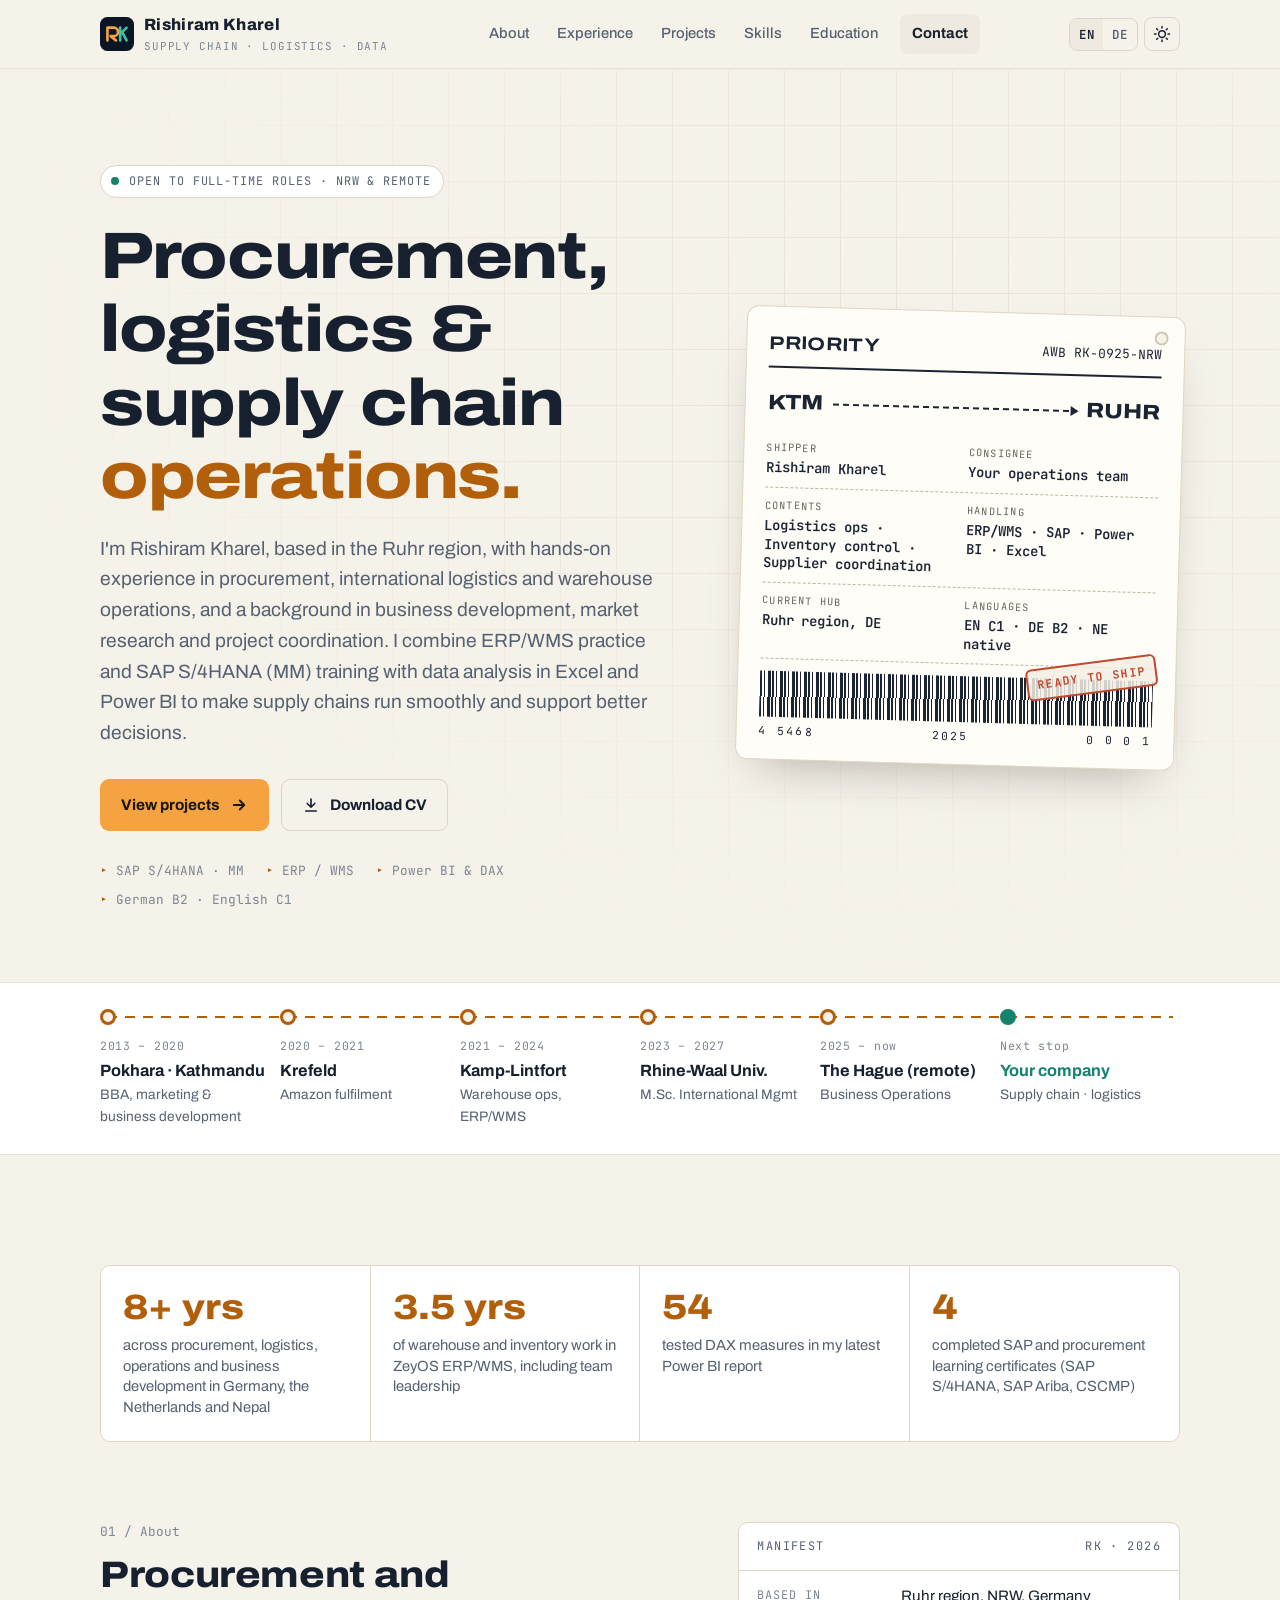
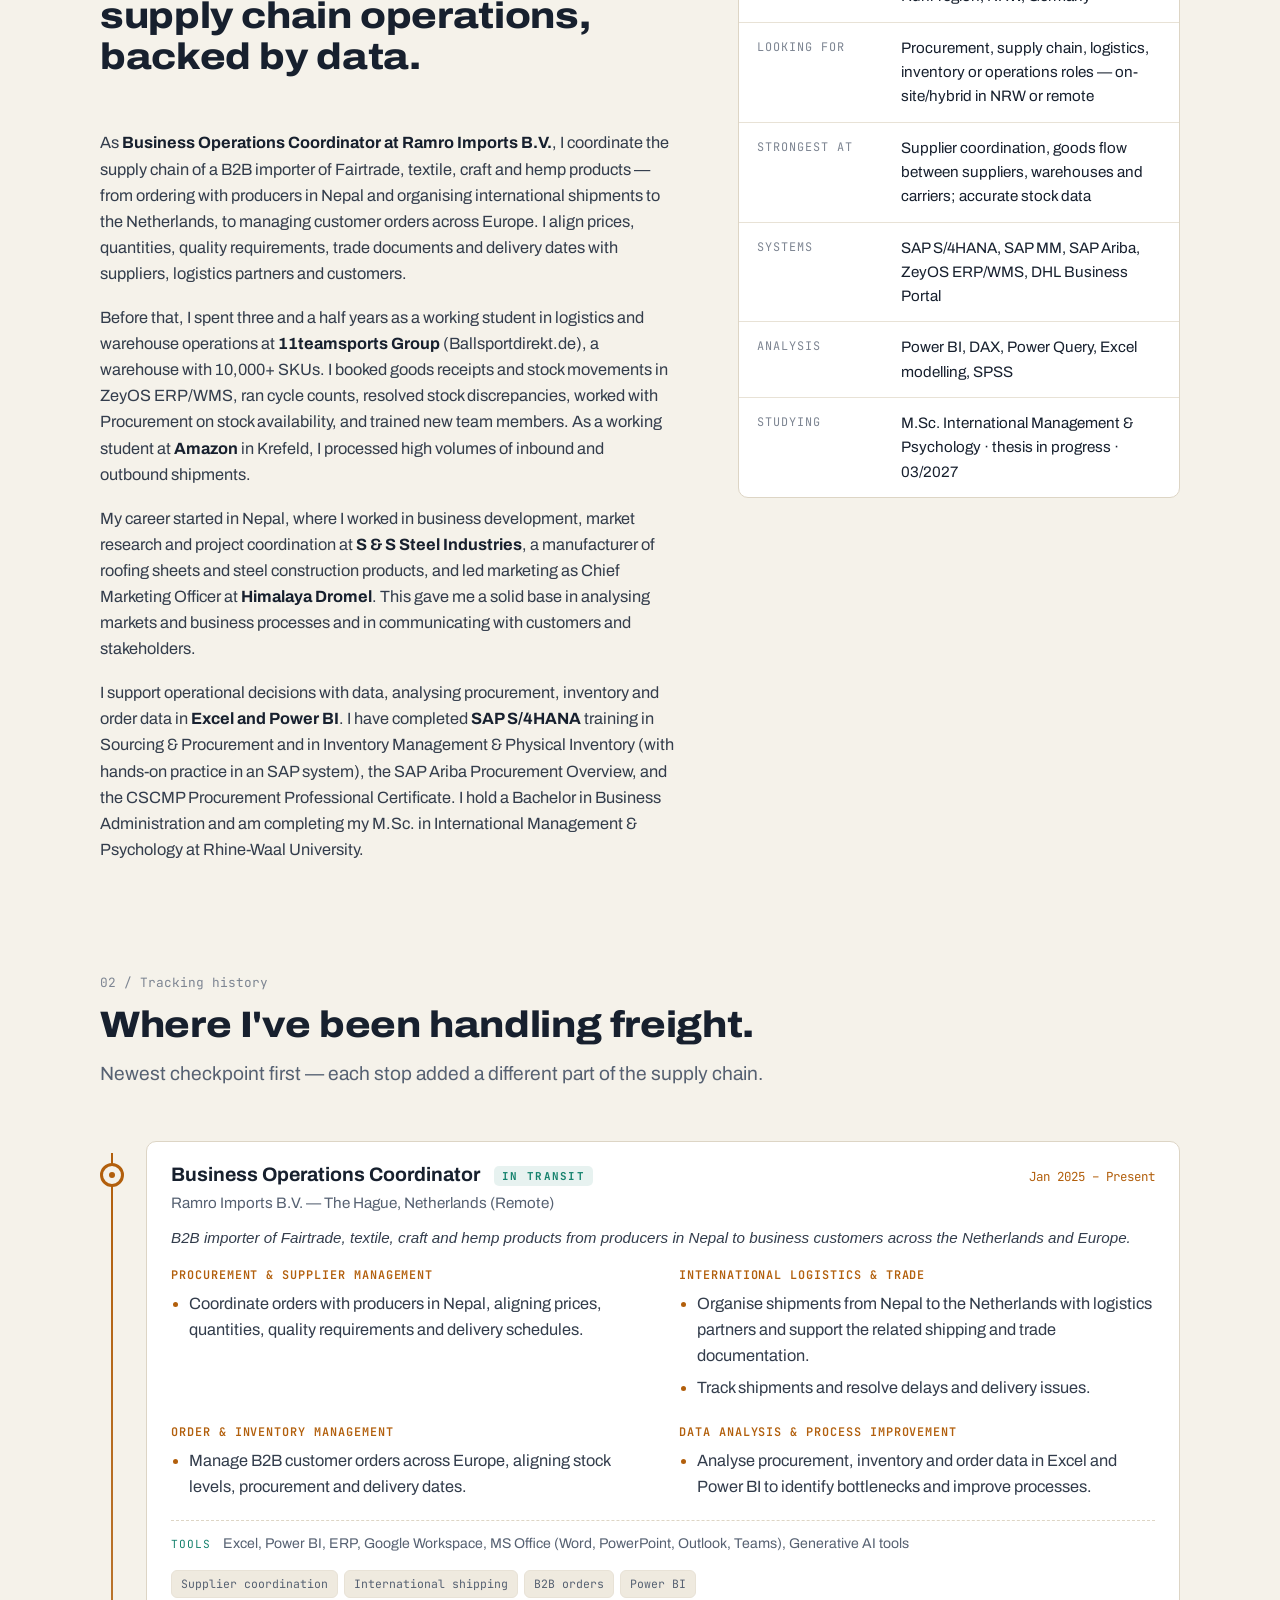
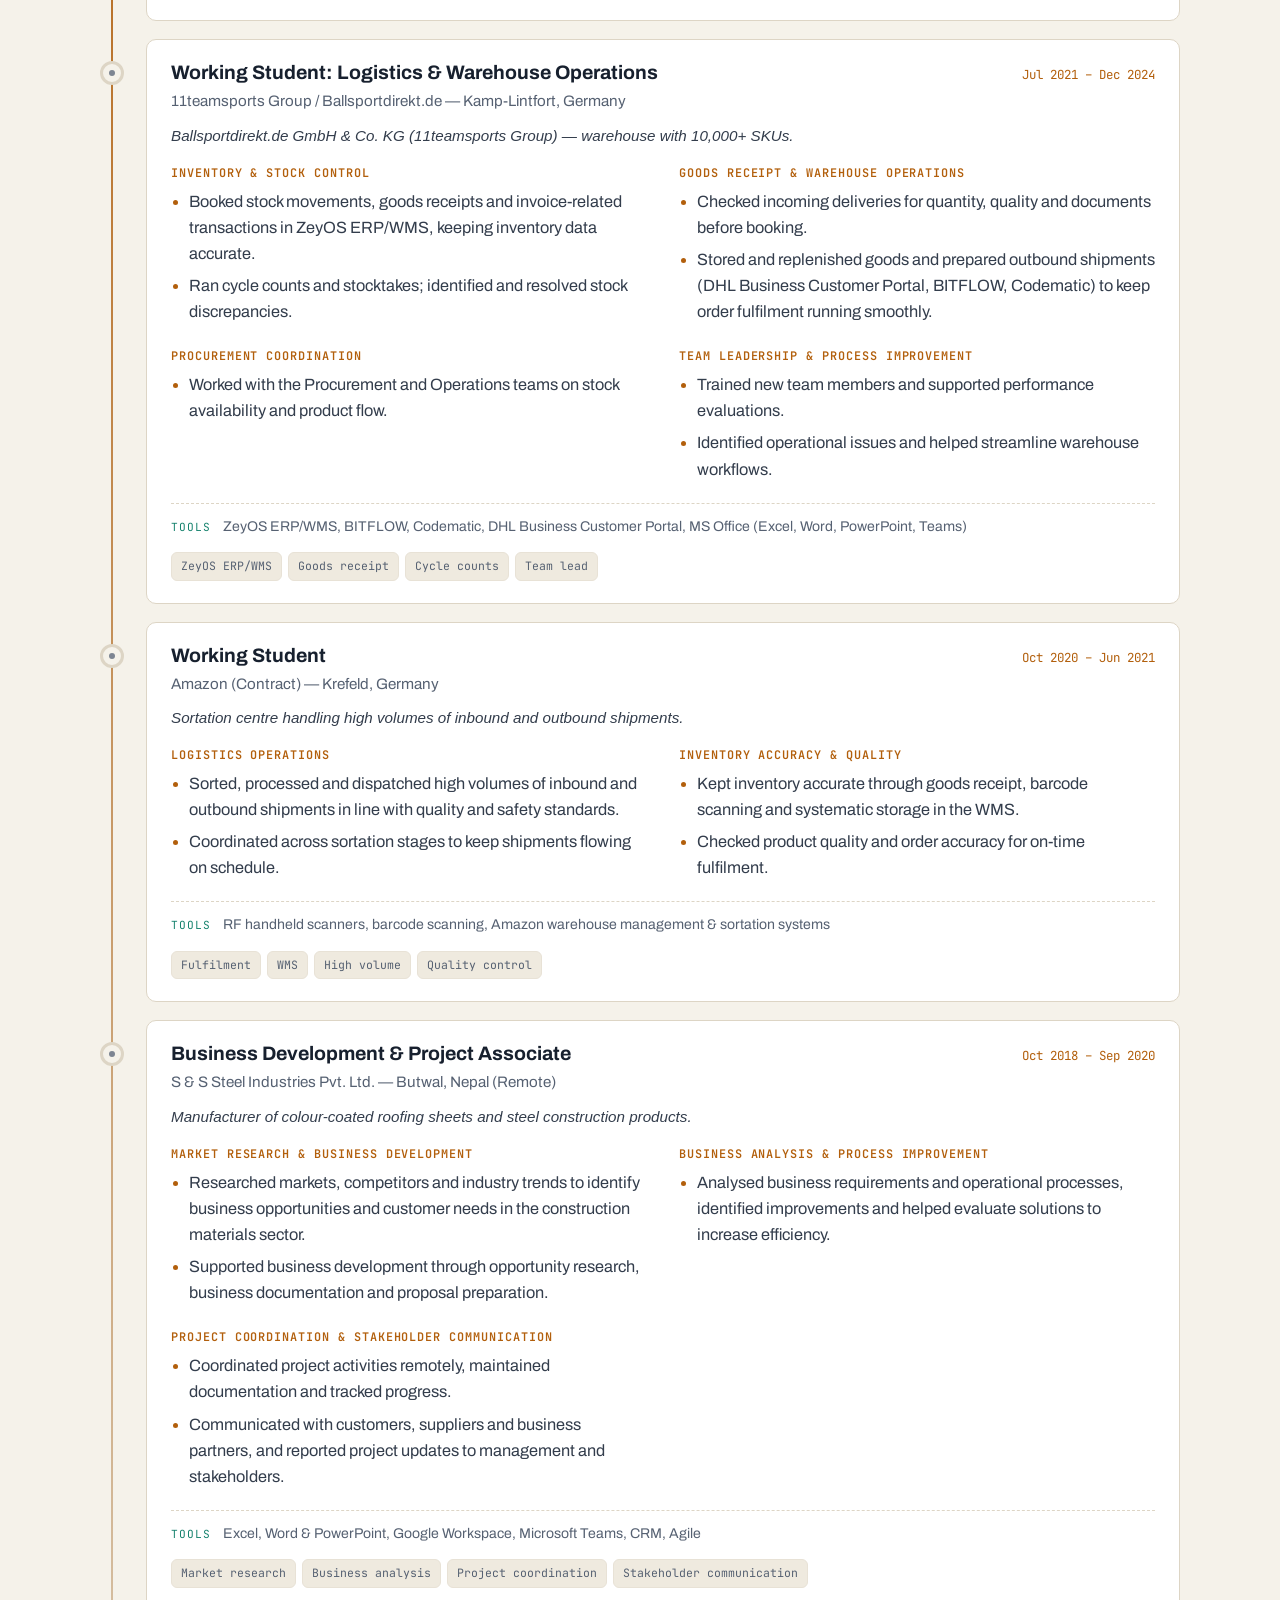
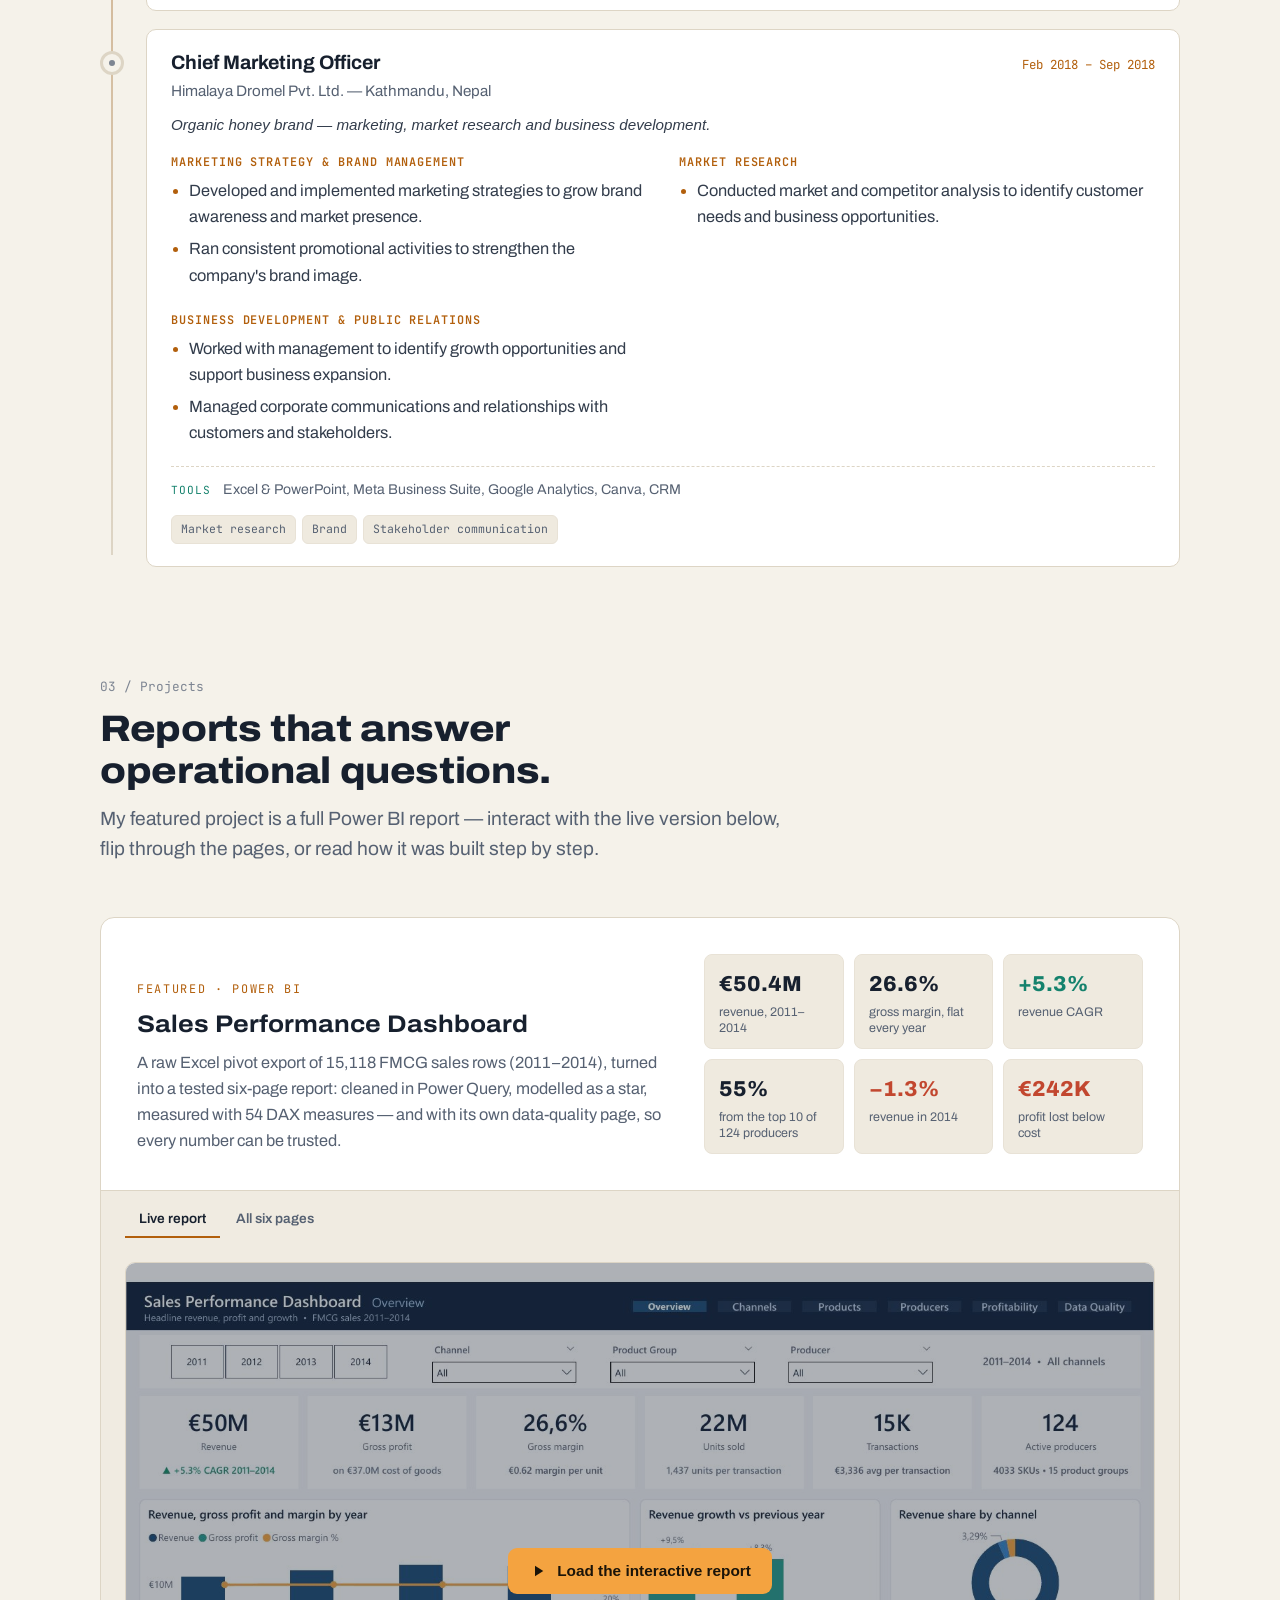
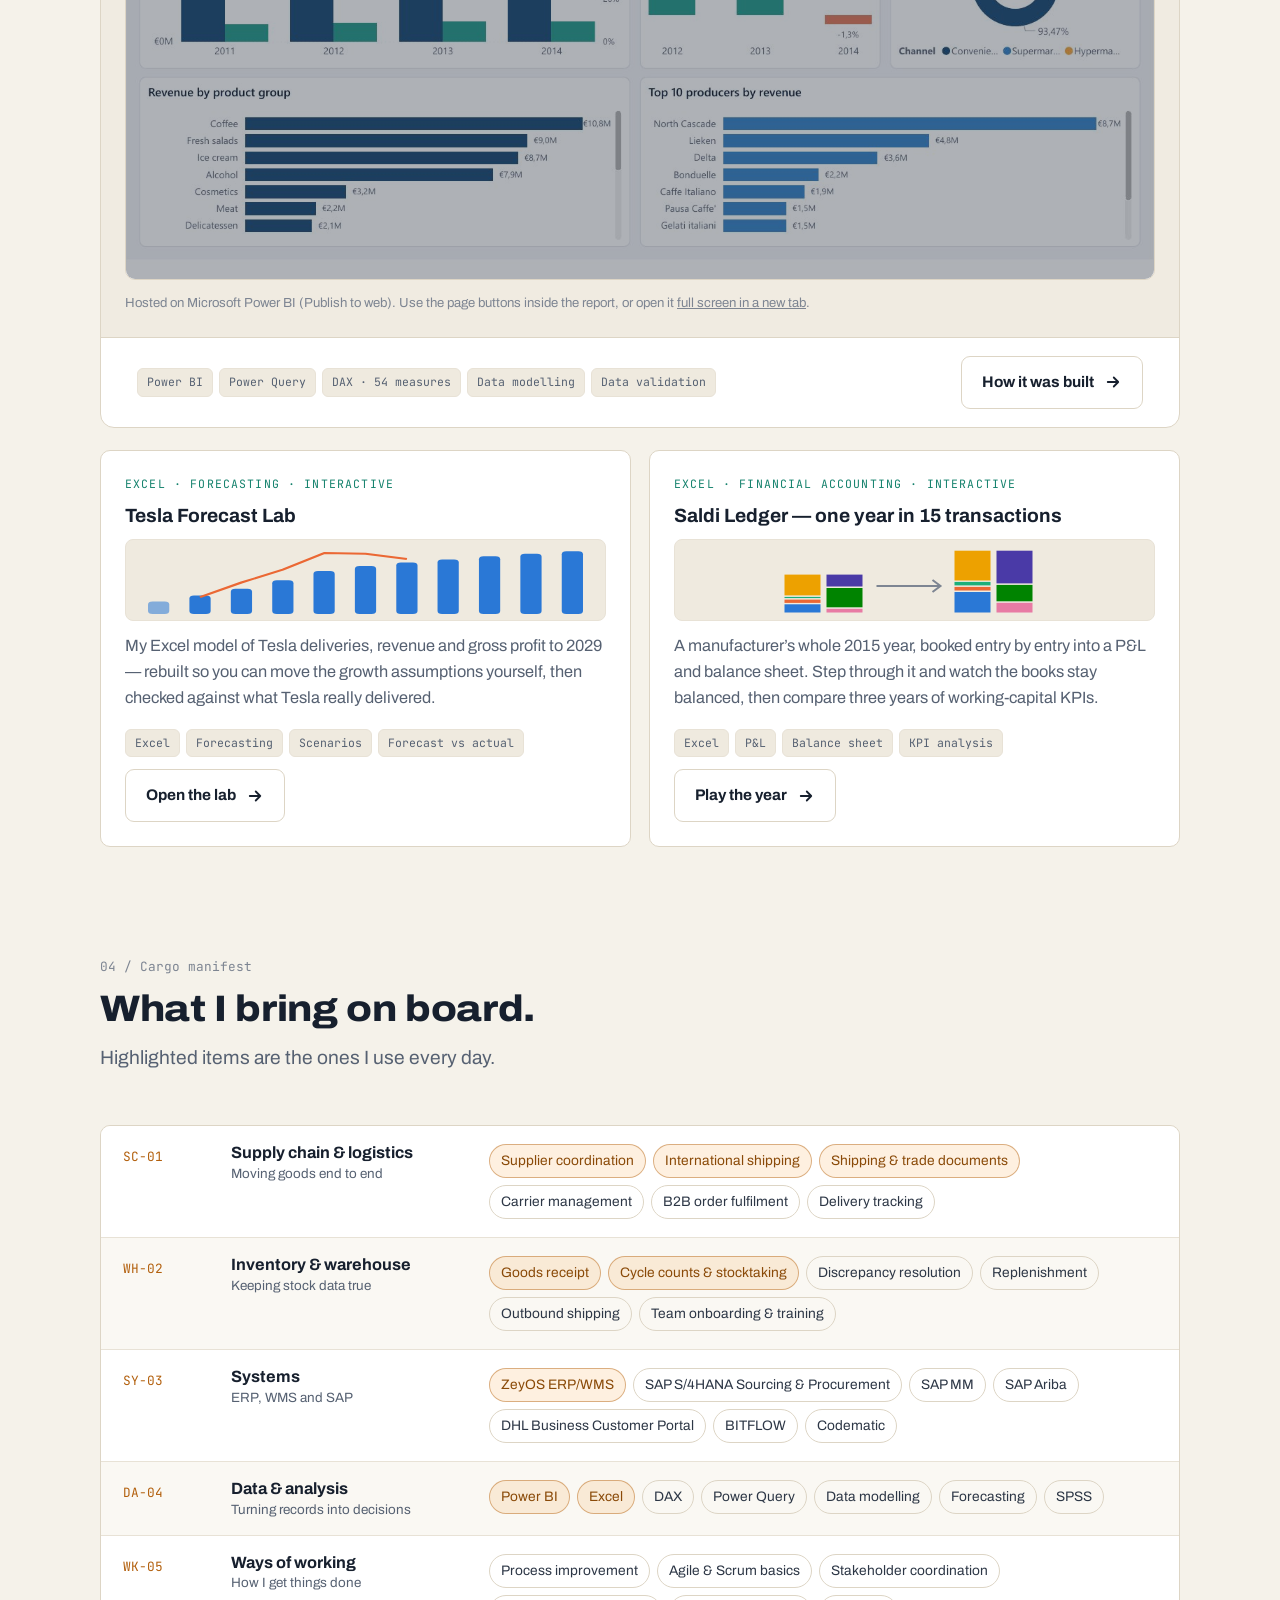
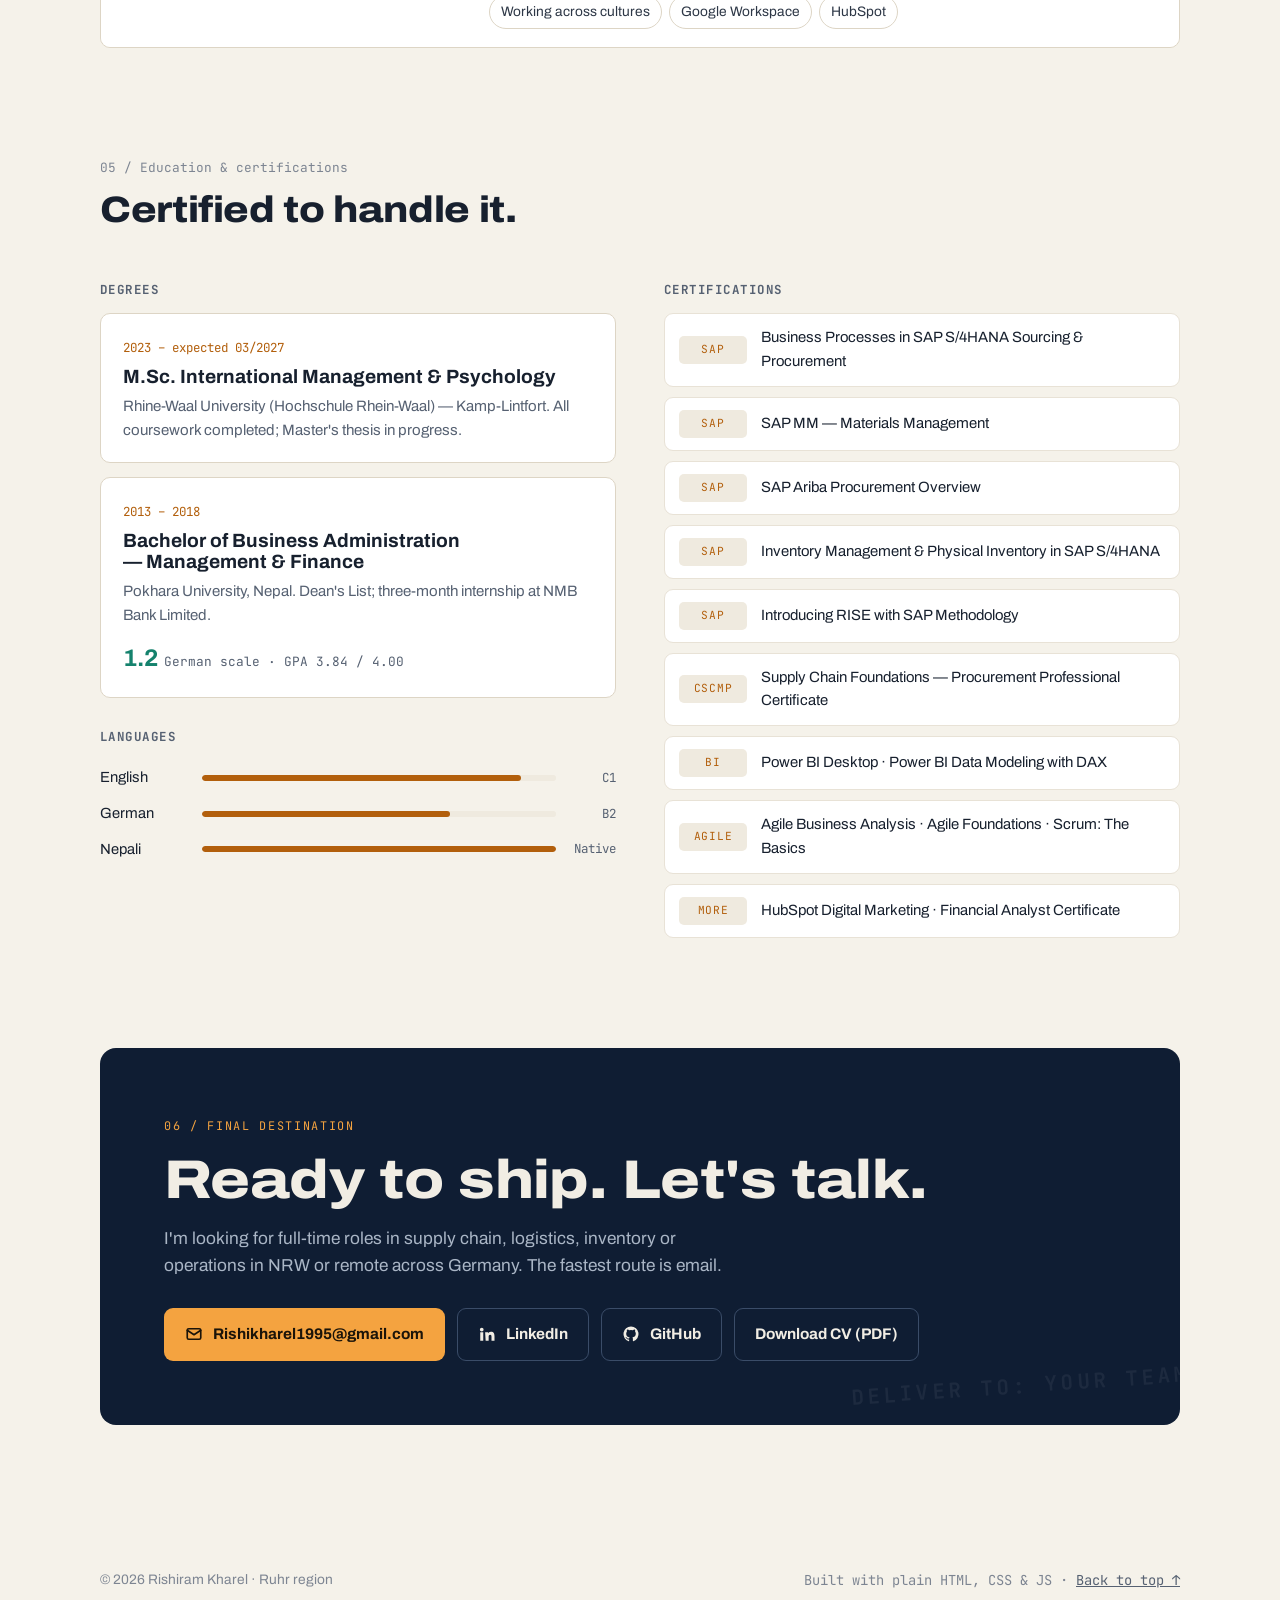
==== commit 62eeab06: "S & S Steel location: Butwal, Nepal" ====
--- a/index.html
+++ b/index.html
@@ -258,7 +258,7 @@
               <h3><span data-l="en">Business Development &amp; Project Associate</span><span data-l="de" lang="de">Business Development &amp; Project Associate</span></h3>
               <span class="cp-when"><span data-l="en">Oct 2018 – Sep 2020</span><span data-l="de" lang="de">Okt. 2018 – Sep. 2020</span></span>
             </div>
-            <p class="cp-org"><span data-l="en">S &amp; S Steel Industries Pvt. Ltd. — Kathmandu, Nepal (Remote)</span><span data-l="de" lang="de">S &amp; S Steel Industries Pvt. Ltd. — Kathmandu, Nepal (Remote)</span></p>
+            <p class="cp-org"><span data-l="en">S &amp; S Steel Industries Pvt. Ltd. — Butwal, Nepal (Remote)</span><span data-l="de" lang="de">S &amp; S Steel Industries Pvt. Ltd. — Butwal, Nepal (Remote)</span></p>
             <p class="cp-intro"><span data-l="en">Manufacturer of colour-coated roofing sheets and steel construction products.</span><span data-l="de" lang="de">Hersteller von farbbeschichteten Dachblechen und Stahlbauprodukten.</span></p>
             <div class="cp-groups">
               <div class="cp-group">
